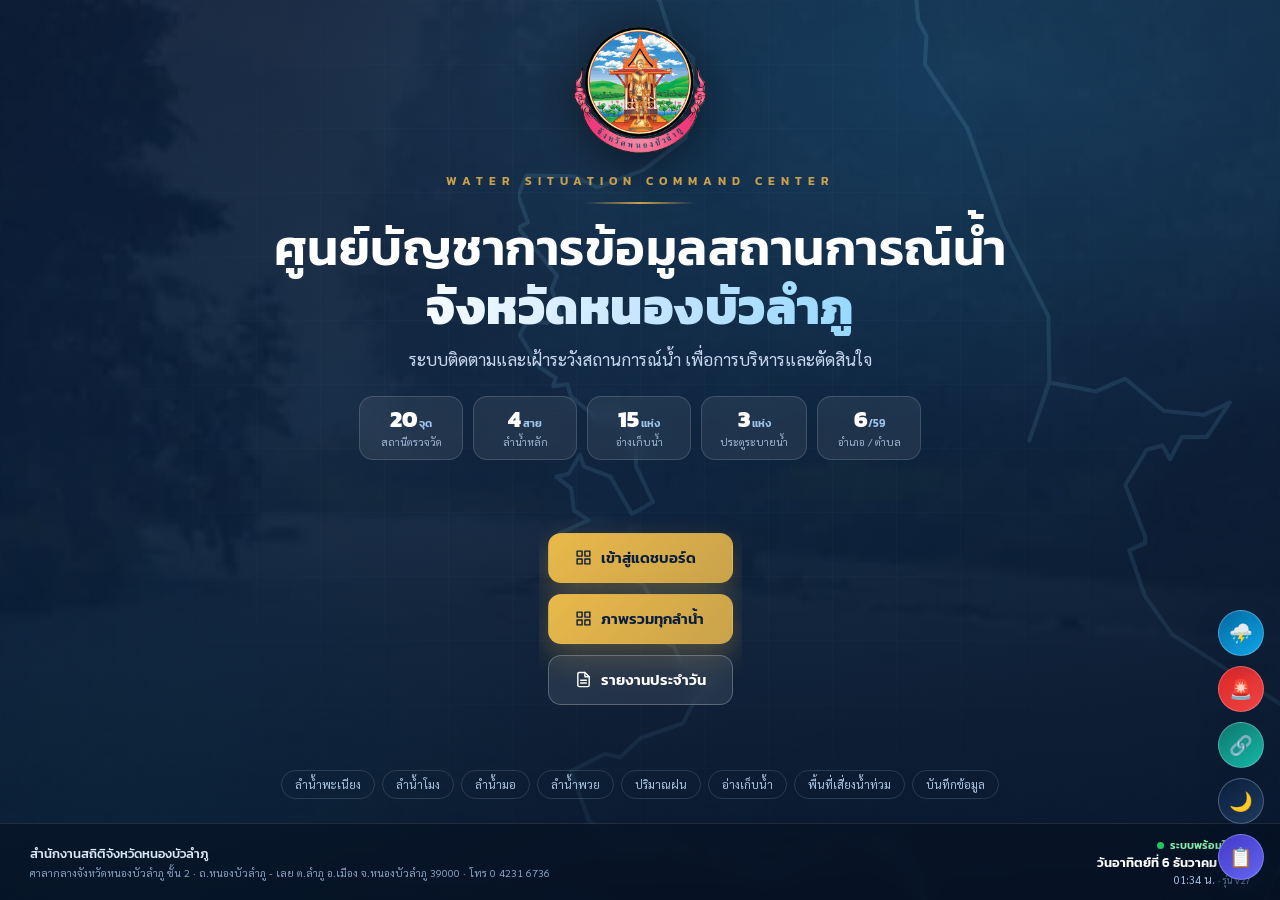
==== index.html @ 90931701 "Add files via upload" ====
<!DOCTYPE html><html lang="th"><head>
<meta charset="UTF-8"><meta name="viewport" content="width=device-width,initial-scale=1">
<title>ศูนย์บัญชาการข้อมูลสถานการณ์น้ำ จังหวัดหนองบัวลำภู</title>
<link rel="icon" type="image/png" sizes="32x32" href="favicon-32.png">
<link rel="icon" type="image/png" sizes="64x64" href="favicon-64.png">
<link rel="icon" type="image/x-icon" href="favicon.ico">
<link rel="apple-touch-icon" sizes="180x180" href="apple-touch-icon.png">
<meta name="theme-color" content="#0a1e3c">

<link rel="stylesheet" href="ds.css?v=50">
<link rel="stylesheet" href="mobile.css?v=1">
<link href="https://fonts.googleapis.com/css2?family=Kanit:wght@200;300;400;500;600;700;800&family=Sarabun:wght@400;500;600;700&display=swap" rel="stylesheet">
<style>
html,body{height:100%;overflow:hidden}
body{font-family:'Sarabun',system-ui,sans-serif;background:#06152c;color:#fff}
.cover{position:relative;height:100vh;width:100%;overflow:hidden;display:flex;flex-direction:column}
/* ── ชั้นพื้นหลัง ── */
.bg{position:absolute;inset:0;z-index:0;background-size:cover;background-position:center;opacity:0;transition:opacity 1.1s;
     filter:saturate(.85) contrast(1.05)}
.bg.on{opacity:.62}
/* ชั้นสีคลุมภาพเคลื่อนไหว — ให้ภาพจมอยู่ข้างหลัง เกิดมิติ */
.tint{position:absolute;inset:0;z-index:1;pointer-events:none;background:
  radial-gradient(1100px 620px at 76% 8%,rgba(56,189,248,.20),transparent 62%),
  radial-gradient(900px 560px at 10% 96%,rgba(14,116,144,.28),transparent 64%),
  linear-gradient(168deg,rgba(10,30,60,.80) 0%,rgba(13,42,82,.62) 42%,rgba(6,21,44,.86) 100%)}
.bgfall{position:absolute;inset:0;z-index:0;background:
   radial-gradient(1200px 700px at 78% -10%,rgba(56,189,248,.28),transparent 60%),
   radial-gradient(900px 600px at 12% 110%,rgba(14,116,144,.35),transparent 62%),
   linear-gradient(160deg,#0a1e3c 0%,#0d2a52 45%,#08203f 100%)}
.veil{position:absolute;inset:0;z-index:2;pointer-events:none;background:linear-gradient(180deg,rgba(6,18,38,.30),rgba(6,18,38,.44) 58%,rgba(6,18,38,.72))}
.grid{position:absolute;inset:0;z-index:1;pointer-events:none;opacity:.13;
  background-image:linear-gradient(rgba(125,211,252,.35) 1px,transparent 1px),linear-gradient(90deg,rgba(125,211,252,.35) 1px,transparent 1px);
  background-size:64px 64px;mask-image:radial-gradient(circle at 50% 45%,#000 35%,transparent 78%)}
/* แผนที่จังหวัดเป็นลายน้ำ */
.mapwm{position:absolute;right:-4%;top:50%;transform:translateY(-50%);height:118%;z-index:2;opacity:.22;pointer-events:none;filter:drop-shadow(0 0 22px rgba(56,189,248,.35))}
.mapwm path{fill:none;stroke:#7dd3fc;stroke-width:5;stroke-linejoin:round}
.mapwm .fillp{fill:rgba(56,189,248,.10);stroke:none}
/* คลื่นล่าง */

/* ── เนื้อหา ── */
.inner{position:relative;z-index:5;flex:1;min-height:0;display:flex;flex-direction:column;align-items:center;justify-content:center;text-align:center;padding:24px 28px}
.seal{width:132px;height:132px;object-fit:contain;filter:drop-shadow(0 10px 26px rgba(0,0,0,.55));animation:rise .9s cubic-bezier(.2,.7,.3,1) both}
.kick{margin-top:16px;font-family:'Kanit';font-size:12px;font-weight:600;letter-spacing:6px;color:#c9a24b;text-transform:uppercase;animation:rise .9s .08s cubic-bezier(.2,.7,.3,1) both}
.rule{width:110px;height:2px;margin:12px auto 14px;background:linear-gradient(90deg,transparent,#c9a24b,transparent);animation:rise .9s .12s cubic-bezier(.2,.7,.3,1) both}
h1{font-family:'Kanit';font-weight:600;font-size:clamp(26px,4.4vw,50px);line-height:1.18;letter-spacing:.5px;animation:rise .9s .16s cubic-bezier(.2,.7,.3,1) both}
h1 b{display:block;font-weight:800;background:linear-gradient(92deg,#fff 15%,#bfe3ff 55%,#7dd3fc 95%);-webkit-background-clip:text;background-clip:text;-webkit-text-fill-color:transparent}
.sub{margin-top:12px;font-size:clamp(13px,1.5vw,17px);color:#c9d8ee;animation:rise .9s .22s cubic-bezier(.2,.7,.3,1) both}
.sub b{font-family:'Kanit';font-weight:500;color:#fff}
.en{margin-top:5px;font-size:11px;letter-spacing:3px;color:#7f9bc0;text-transform:uppercase;animation:rise .9s .26s cubic-bezier(.2,.7,.3,1) both}
/* แถบสรุป */
.stats{display:flex;gap:10px;margin-top:26px;flex-wrap:wrap;justify-content:center;animation:rise .9s .3s cubic-bezier(.2,.7,.3,1) both}
.st{background:rgba(255,255,255,.07);border:1px solid rgba(255,255,255,.15);border-radius:14px;padding:11px 18px;min-width:104px;backdrop-filter:blur(7px)}
.st .n{font-family:'Kanit';font-weight:800;font-size:23px;line-height:1;color:#fff}
.st .n small{font-size:11px;font-weight:600;color:#9fc4e8}
.st .l{font-size:10.5px;color:#9fb6d4;margin-top:4px}
/* ปุ่ม */
.acts{display:flex;gap:11px;margin-top:28px;flex-wrap:wrap;justify-content:center;animation:rise .9s .36s cubic-bezier(.2,.7,.3,1) both}
.b{display:inline-flex;align-items:center;gap:9px;font-family:'Kanit';font-weight:600;font-size:14.5px;padding:13px 26px;border-radius:13px;text-decoration:none;transition:.18s;border:1px solid transparent}
.b svg{width:17px;height:17px}
.b.p{background:linear-gradient(135deg,#e9b949,#c9a24b);color:#0a1e3c;box-shadow:0 12px 28px rgba(201,162,75,.34)}
.b.p:hover{transform:translateY(-3px);box-shadow:0 16px 34px rgba(201,162,75,.44)}
.b.s{background:rgba(255,255,255,.09);color:#fff;border-color:rgba(255,255,255,.24);backdrop-filter:blur(7px)}
.b.s:hover{background:rgba(255,255,255,.17);transform:translateY(-3px)}
/* ทางลัด */
.quick{display:flex;gap:7px;margin-top:20px;flex-wrap:wrap;justify-content:center;animation:rise .9s .42s cubic-bezier(.2,.7,.3,1) both}
.q{font-size:11.5px;color:#a9c3e0;text-decoration:none;padding:6px 13px;border-radius:99px;border:1px solid rgba(255,255,255,.13);transition:.15s}
.q:hover{background:rgba(255,255,255,.11);color:#fff;border-color:rgba(255,255,255,.3)}
/* ท้ายปก */
.foot{position:relative;z-index:5;flex:0 0 auto;display:flex;align-items:center;justify-content:space-between;gap:14px;
  padding:13px 30px;border-top:1px solid rgba(255,255,255,.11);background:rgba(4,13,28,.5);backdrop-filter:blur(9px);flex-wrap:wrap}
.foot .org{font-family:'Kanit';font-weight:500;font-size:12.5px;color:#dbe8f8}
.foot .addr{font-size:10.5px;color:#88a2c2;margin-top:2px;line-height:1.45}
.foot .when{text-align:right;font-size:11px;color:#a9c3e0}
.foot .when b{font-family:'Kanit';font-weight:600;color:#fff;display:block;font-size:13px}
.live{display:inline-flex;align-items:center;gap:6px;font-family:'Kanit';font-weight:600;font-size:11px;color:#86efac}
.live .d{width:7px;height:7px;border-radius:50%;background:#22c55e;animation:pulse 1.9s infinite}
@keyframes pulse{0%{box-shadow:0 0 0 0 rgba(34,197,94,.6)}70%{box-shadow:0 0 0 8px transparent}100%{box-shadow:0 0 0 0 transparent}}
@keyframes rise{from{opacity:0;transform:translateY(18px)}to{opacity:1;transform:none}}
@media(max-width:720px){.seal{width:96px;height:96px}.stats{gap:7px}.st{min-width:88px;padding:9px 13px}.foot{justify-content:center;text-align:center}.foot .when{text-align:center}}
@media(max-height:620px){.seal{width:88px;height:88px}.stats{margin-top:16px}.acts{margin-top:18px}.quick{display:none}}

@media(max-width:520px){
  .seal{width:78px;height:78px}
  .kick{font-size:10px;letter-spacing:3px;margin-top:12px}
  h1{font-size:22px}
  .sub{font-size:12px}
  .en{font-size:9.5px;letter-spacing:2px}
  .st{min-width:0;flex:1 1 44%;padding:8px 10px}
  .st .n{font-size:17px}
  .st .l{font-size:9px}
  .b{font-size:13px;padding:11px 18px;flex:1 1 100%;justify-content:center}
  .quick{gap:5px}.q{font-size:10.5px;padding:5px 10px}
  .foot{padding:11px 14px;font-size:11px}
  .foot .addr{font-size:9.5px}
  
}
@media(max-height:560px) and (orientation:landscape){
  .seal{width:64px;height:64px}
  h1{font-size:20px}
  .stats{margin-top:12px}.acts{margin-top:14px}.quick{display:none}
  .rule{margin:8px auto 10px}
}
@media print{html,body{overflow:visible;height:auto}.cover{height:auto;min-height:96vh}.acts,.quick{display:none}}
@media(prefers-reduced-motion:reduce){*{animation:none!important;transition:none!important}}
</style><style>
/* สำรอง: สไตล์ tooltip ขั้นต่ำ เผื่อ ds.css ยังไม่ถูกอัปโหลด */
.tipbox{position:fixed;z-index:9999;display:none;max-width:296px;overflow:hidden;pointer-events:none;
 background:#fff;color:#0f172a;border:1px solid #e4eaf2;border-radius:12px;font-size:10.5px;
 font-family:'Sarabun',system-ui,sans-serif;box-shadow:0 12px 32px rgba(10,30,60,.22)}
.tipbox .simple{padding:7px 10px;line-height:1.5}
.tipbox .tth{font-family:'Kanit',sans-serif;font-weight:600;color:#fff;padding:6px 10px;font-size:11.5px}
.tipbox .body{display:flex;gap:9px;padding:8px 10px}
.tipbox .row{display:flex;justify-content:space-between;gap:10px;padding:2px 0;border-bottom:1px dashed #eef2f7}
.tipbox .row:last-child{border-bottom:0}
.tipbox .row span{color:#64748b;white-space:nowrap}
.tipbox .row b{font-family:'Kanit',sans-serif;font-weight:600;text-align:right}
</style>




</head>
<body>
<div class="cover">
  <div class="bgfall"></div>
  <div class="bg" id="bg"></div>
  <div class="tint"></div>
  <div class="grid"></div>
  <svg class="mapwm" viewBox="0 0 1000 1306" xmlns="http://www.w3.org/2000/svg" aria-hidden="true">
    <path class="fillp" d="M 374.4,1147.3 L 370.6,1155.6 L 359.2,1149.2 L 349.8,1156.4 L 332.0,1180.7 L 315.2,1174.6 L 292.3,1181.0 L 281.7,1161.2 L 268.8,1170.7 L 250.1,1161.3 L 246.3,1147.6 L 229.6,1154.4 L 200.5,1147.9 L 172.9,1124.5 L 161.5,1133.9 L 165.2,1146.5 L 139.1,1135.9 L 123.3,1142.2 L 117.2,1126.8 L 87.9,1110.2 L 65.2,1048.0 L 106.4,1026.8 L 125.4,1030.8 L 150.7,1007.2 L 202.7,989.2 L 217.7,960.5 L 243.0,937.3 L 202.4,917.8 L 190.8,893.4 L 177.6,888.4 L 168.8,876.4 L 174.2,857.8 L 153.8,817.3 L 55.3,787.9 L 45.8,775.5 L 51.8,755.1 L 86.8,739.3 L 68.7,727.1 L 65.4,700.3 L 47.3,686.0 L 62.2,682.2 L 76.4,659.0 L 80.8,673.1 L 113.6,685.7 L 140.0,731.8 L 166.0,717.0 L 145.3,673.3 L 143.7,636.3 L 122.3,606.9 L 98.1,614.7 L 65.2,587.2 L 60.7,572.2 L 43.4,574.5 L 46.3,564.1 L 26.1,551.2 L 2.2,511.5 L 11.1,494.7 L 36.2,496.7 L 51.9,485.7 L 41.4,455.5 L 48.0,438.6 L 0.4,379.8 L 12.3,373.1 L 0.0,339.8 L 10.6,315.5 L 68.9,316.4 L 97.2,329.9 L 154.1,308.7 L 207.2,268.5 L 203.5,243.8 L 216.1,243.6 L 223.6,213.6 L 214.2,196.7 L 215.5,171.6 L 189.1,147.0 L 174.5,101.4 L 141.4,63.0 L 172.2,45.8 L 196.4,65.8 L 208.1,61.3 L 231.2,24.6 L 252.8,18.1 L 335.1,26.2 L 376.4,18.6 L 400.3,27.0 L 418.4,16.1 L 449.0,23.9 L 434.9,7.3 L 480.1,0.0 L 492.3,124.6 L 502.3,144.0 L 500.4,178.7 L 552.8,257.7 L 596.8,380.1 L 652.2,488.4 L 653.6,568.1 L 628.8,641.4 L 653.4,570.0 L 710.4,580.9 L 746.5,565.1 L 794.4,605.0 L 843.8,609.6 L 875.4,594.7 L 847.0,636.9 L 816.2,637.2 L 802.0,664.3 L 792.7,647.5 L 773.0,652.6 L 746.9,696.0 L 771.2,759.3 L 771.3,767.6 L 751.7,776.5 L 770.8,832.4 L 804.7,880.0 L 940.6,967.2 L 985.5,985.8 L 1000.0,1022.8 L 920.7,1201.8 L 901.2,1305.8 L 888.9,1304.4 L 796.1,1286.6 L 736.7,1259.3 L 711.4,1254.0 L 700.2,1260.9 L 674.9,1248.8 L 663.2,1276.2 L 627.3,1271.5 L 606.0,1244.7 L 585.7,1249.5 L 566.2,1239.6 L 565.5,1249.3 L 542.0,1240.8 L 526.7,1220.9 L 520.8,1239.8 L 509.0,1230.1 L 511.0,1211.1 L 487.4,1197.6 L 499.5,1194.6 L 497.5,1185.1 L 477.0,1185.3 L 489.3,1167.5 L 469.8,1166.7 L 456.7,1153.0 L 464.2,1143.4 L 440.4,1142.1 L 448.3,1133.8 L 388.6,1128.2 L 381.0,1151.2 L 374.4,1147.3 Z"/><path d="M 374.4,1147.3 L 370.6,1155.6 L 359.2,1149.2 L 349.8,1156.4 L 332.0,1180.7 L 315.2,1174.6 L 292.3,1181.0 L 281.7,1161.2 L 268.8,1170.7 L 250.1,1161.3 L 246.3,1147.6 L 229.6,1154.4 L 200.5,1147.9 L 172.9,1124.5 L 161.5,1133.9 L 165.2,1146.5 L 139.1,1135.9 L 123.3,1142.2 L 117.2,1126.8 L 87.9,1110.2 L 65.2,1048.0 L 106.4,1026.8 L 125.4,1030.8 L 150.7,1007.2 L 202.7,989.2 L 217.7,960.5 L 243.0,937.3 L 202.4,917.8 L 190.8,893.4 L 177.6,888.4 L 168.8,876.4 L 174.2,857.8 L 153.8,817.3 L 55.3,787.9 L 45.8,775.5 L 51.8,755.1 L 86.8,739.3 L 68.7,727.1 L 65.4,700.3 L 47.3,686.0 L 62.2,682.2 L 76.4,659.0 L 80.8,673.1 L 113.6,685.7 L 140.0,731.8 L 166.0,717.0 L 145.3,673.3 L 143.7,636.3 L 122.3,606.9 L 98.1,614.7 L 65.2,587.2 L 60.7,572.2 L 43.4,574.5 L 46.3,564.1 L 26.1,551.2 L 2.2,511.5 L 11.1,494.7 L 36.2,496.7 L 51.9,485.7 L 41.4,455.5 L 48.0,438.6 L 0.4,379.8 L 12.3,373.1 L 0.0,339.8 L 10.6,315.5 L 68.9,316.4 L 97.2,329.9 L 154.1,308.7 L 207.2,268.5 L 203.5,243.8 L 216.1,243.6 L 223.6,213.6 L 214.2,196.7 L 215.5,171.6 L 189.1,147.0 L 174.5,101.4 L 141.4,63.0 L 172.2,45.8 L 196.4,65.8 L 208.1,61.3 L 231.2,24.6 L 252.8,18.1 L 335.1,26.2 L 376.4,18.6 L 400.3,27.0 L 418.4,16.1 L 449.0,23.9 L 434.9,7.3 L 480.1,0.0 L 492.3,124.6 L 502.3,144.0 L 500.4,178.7 L 552.8,257.7 L 596.8,380.1 L 652.2,488.4 L 653.6,568.1 L 628.8,641.4 L 653.4,570.0 L 710.4,580.9 L 746.5,565.1 L 794.4,605.0 L 843.8,609.6 L 875.4,594.7 L 847.0,636.9 L 816.2,637.2 L 802.0,664.3 L 792.7,647.5 L 773.0,652.6 L 746.9,696.0 L 771.2,759.3 L 771.3,767.6 L 751.7,776.5 L 770.8,832.4 L 804.7,880.0 L 940.6,967.2 L 985.5,985.8 L 1000.0,1022.8 L 920.7,1201.8 L 901.2,1305.8 L 888.9,1304.4 L 796.1,1286.6 L 736.7,1259.3 L 711.4,1254.0 L 700.2,1260.9 L 674.9,1248.8 L 663.2,1276.2 L 627.3,1271.5 L 606.0,1244.7 L 585.7,1249.5 L 566.2,1239.6 L 565.5,1249.3 L 542.0,1240.8 L 526.7,1220.9 L 520.8,1239.8 L 509.0,1230.1 L 511.0,1211.1 L 487.4,1197.6 L 499.5,1194.6 L 497.5,1185.1 L 477.0,1185.3 L 489.3,1167.5 L 469.8,1166.7 L 456.7,1153.0 L 464.2,1143.4 L 440.4,1142.1 L 448.3,1133.8 L 388.6,1128.2 L 381.0,1151.2 L 374.4,1147.3 Z"/>
  </svg>
  <div class="veil"></div>

  <div class="inner">
    <img class="seal" src="logo-nbp-lg.png" alt="ตราสัญลักษณ์จังหวัดหนองบัวลำภู">
    <div class="kick">Water Situation Command Center</div>
    <div class="rule"></div>
    <h1>ศูนย์บัญชาการข้อมูลสถานการณ์น้ำ<b>จังหวัดหนองบัวลำภู</b></h1>
    <div class="sub">ระบบติดตามและเฝ้าระวังสถานการณ์น้ำ เพื่อการบริหารและตัดสินใจ</div>

    <div class="stats">
      <div class="st" data-tip="จุดตรวจวัดระดับน้ำที่เจ้าหน้าที่บันทึกข้อมูลทุกวัน"><div class="n">20<small> จุด</small></div><div class="l">สถานีตรวจวัด</div></div>
      <div class="st" data-tip="ลำน้ำสายหลักที่ติดตาม: พะเนียง · โมง · มอ · พวย"><div class="n">4<small> สาย</small></div><div class="l">ลำน้ำหลัก</div></div>
      <div class="st" data-tip="อ่างเก็บน้ำขนาดกลางและเล็ก ความจุรวม 31.56 ล้าน ลบ.ม."><div class="n">15<small> แห่ง</small></div><div class="l">อ่างเก็บน้ำ</div></div>
      <div class="st" data-tip="ประตูระบายน้ำของกรมชลประทานในลำน้ำพะเนียง"><div class="n">3<small> แห่ง</small></div><div class="l">ประตูระบายน้ำ</div></div>
      <div class="st" data-tip="ครอบคลุมทุกอำเภอและทุกตำบลของจังหวัด"><div class="n">6<small>/59</small></div><div class="l">อำเภอ / ตำบล</div></div>
    </div>

    <div class="acts">
      <a class="b p" href="dashboard.html"><svg viewBox="0 0 24 24" fill="none" stroke="currentColor" stroke-width="2" stroke-linecap="round" stroke-linejoin="round"><path d="M3 3h7v7H3zM14 3h7v7h-7zM14 14h7v7h-7zM3 14h7v7H3z"/></svg>เข้าสู่แดชบอร์ด</a><a class="b p" href="rivers.html"><svg viewBox="0 0 24 24" fill="none" stroke="currentColor" stroke-width="2" stroke-linecap="round" stroke-linejoin="round"><path d="M3 3h7v7H3zM14 3h7v7h-7zM14 14h7v7h-7zM3 14h7v7H3z"/></svg>ภาพรวมทุกลำน้ำ</a>
      <a class="b s" href="daily_briefing.html"><svg viewBox="0 0 24 24" fill="none" stroke="currentColor" stroke-width="2" stroke-linecap="round" stroke-linejoin="round"><path d="M14 2H6a2 2 0 0 0-2 2v16a2 2 0 0 0 2 2h12a2 2 0 0 0 2-2V8z"/><path d="M14 2v6h6M8 13h8M8 17h8"/></svg>รายงานประจำวัน</a>
    </div>

    <div class="quick">
      <a class="q" href="paneang.html">ลำน้ำพะเนียง</a><a class="q" href="mong.html">ลำน้ำโมง</a>
      <a class="q" href="mo.html">ลำน้ำมอ</a><a class="q" href="phuay.html">ลำน้ำพวย</a>
      <a class="q" href="rainfall.html">ปริมาณฝน</a><a class="q" href="reservoir.html">อ่างเก็บน้ำ</a><a class="q" href="flood_risk.html">พื้นที่เสี่ยงน้ำท่วม</a>
      <a class="q" href="input.html">บันทึกข้อมูล</a>
    </div>
  </div>

  <div class="foot">
    <div>
      <div class="org">สำนักงานสถิติจังหวัดหนองบัวลำภู</div>
      <div class="addr">ศาลากลางจังหวัดหนองบัวลำภู ชั้น 2 · ถ.หนองบัวลำภู - เลย ต.ลำภู อ.เมือง จ.หนองบัวลำภู 39000 · โทร 0 4231 6736</div>
    </div>
    <div class="when"><span class="live"><span class="d"></span>ระบบพร้อมใช้งาน</span><b id="dt">—</b><span id="tm">—</span> <span class="ver-stamp" style="opacity:.6;font-size:9.5px">· รุ่น v27</span></div>
  </div>
</div>
<script src="ds.js?v=27" defer></script>
<script>
/* ถ้าไม่มีไฟล์พื้นหลัง ระบบจะใช้พื้นหลังไล่เฉด + ลายขอบเขตจังหวัดแทนอัตโนมัติ */
(function(){
  /* พื้นหลังหน้าปก — วางไฟล์ชื่อใดชื่อหนึ่งไว้โฟลเดอร์เดียวกัน ระบบจะเลือกให้เอง
     รองรับภาพเคลื่อนไหว (.gif / .webp) และภาพนิ่ง (.jpg / .png) */
  var CANDIDATES=['cover-bg.webp','cover-bg.gif','cover-bg.jpg','cover-bg.png','flood.gif'];
  (function tryNext(i){
    if(i>=CANDIDATES.length) return;                 /* ไม่มีไฟล์เลย → ใช้พื้นหลังสำรอง */
    var img=new Image();
    img.onload=function(){
      var b=document.getElementById('bg');
      b.style.backgroundImage='url('+CANDIDATES[i]+')';
      b.classList.add('on');
    };
    img.onerror=function(){ tryNext(i+1); };
    img.src=CANDIDATES[i];
  })(0);
  var MON=['มกราคม','กุมภาพันธ์','มีนาคม','เมษายน','พฤษภาคม','มิถุนายน','กรกฎาคม','สิงหาคม','กันยายน','ตุลาคม','พฤศจิกายน','ธันวาคม'];
  var DOW=['อาทิตย์','จันทร์','อังคาร','พุธ','พฤหัสบดี','ศุกร์','เสาร์'];
  function tick(){var d=new Date();
    document.getElementById('dt').textContent='วัน'+DOW[d.getDay()]+'ที่ '+d.getDate()+' '+MON[d.getMonth()]+' '+(d.getFullYear()+543);
    document.getElementById('tm').textContent=d.toLocaleTimeString('th-TH',{hour:'2-digit',minute:'2-digit'})+' น.';}
  tick();setInterval(tick,30000);
  /* นับตัวเลขบนการ์ดขึ้นจาก 0 */
  document.querySelectorAll('.st .n').forEach(function(el){
    var m=el.textContent.match(/^\s*([\d.]+)/); if(!m) return;
    var to=parseFloat(m[1]), rest=el.innerHTML.replace(/^\s*[\d.]+/,''), s=null;
    requestAnimationFrame(function step(t){ s=s||t;
      var p=Math.min((t-s)/1000,1), v=to*(1-Math.pow(1-p,3));
      el.innerHTML=(to%1?v.toFixed(1):Math.round(v))+rest;
      if(p<1) requestAnimationFrame(step);
    });
  });
})();
</script>
<div class="tipbox" id="tipbox"></div>
<script>
/* สำรอง: ถ้า ds.js โหลดไม่ได้ (ยังไม่ได้อัปไฟล์) ให้ติดตั้งระบบ tooltip ในหน้าเอง */
window.addEventListener('load',function(){
  if(window.__dsTip) return;
  window.__dsTip=true; window.TIPS=window.TIPS||{};
  var tip=document.getElementById('tipbox');
  if(!tip){tip=document.createElement('div');tip.className='tipbox';tip.id='tipbox';document.body.appendChild(tip);}
  function place(e){var r=tip.getBoundingClientRect(),x=e.clientX+15,y=e.clientY+15;
    if(x+r.width>window.innerWidth-8)x=Math.max(8,e.clientX-r.width-15);
    if(y+r.height>window.innerHeight-8)y=Math.max(8,e.clientY-r.height-15);
    tip.style.left=x+'px';tip.style.top=y+'px';}
  document.addEventListener('mouseover',function(e){
    var t=e.target.closest&&e.target.closest('[data-tip],[data-tipid]'); if(!t)return;
    var html=t.dataset.tipid?window.TIPS[t.dataset.tipid]:'<div class="simple">'+t.dataset.tip+'</div>';
    if(!html)return; tip.innerHTML=html; tip.style.display='block'; place(e);});
  document.addEventListener('mousemove',function(e){if(tip.style.display==='block')place(e);});
  document.addEventListener('mouseout',function(e){
    if(e.target.closest&&e.target.closest('[data-tip],[data-tipid]'))tip.style.display='none';});
});
</script>
<script>
/* ═══ ตัวบังคับให้ได้เวอร์ชันล่าสุดเสมอ ═══
   ถ้าเบราว์เซอร์ยังใช้ Service Worker ตัวเก่าค้างอยู่ จะสั่งอัปเดตและรีโหลดให้อัตโนมัติ 1 ครั้ง */
(function(){
  if(!('serviceWorker' in navigator)) return;
  try{
    navigator.serviceWorker.getRegistrations().then(function(rs){
      rs.forEach(function(r){ try{ r.update(); }catch(e){} });
    });
    var done=false;
    navigator.serviceWorker.addEventListener('controllerchange',function(){
      if(done) return; done=true;
      if(!sessionStorage.getItem('wnb_reload_v27')){
        sessionStorage.setItem('wnb_reload_v27','1');
        location.reload();
      }
    });
  }catch(e){}
})();
</script>

<style id="SOS-CSS">
/* ══════ ปุ่มลอย: แจ้งเหตุ · แชร์ · สลับโหมด ══════ */
#fabWrap button:hover{transform:translateY(-3px);box-shadow:0 10px 26px rgba(10,30,60,.45)}
#fabWrap button:active{transform:scale(.93)}
#sosBtn{background:linear-gradient(145deg,#dc2626,#ef4444);color:#fff;
 animation:sosPulse 2.6s ease-in-out infinite}
@keyframes sosPulse{0%,100%{box-shadow:0 6px 20px rgba(220,38,38,.4)}
 50%{box-shadow:0 6px 26px rgba(220,38,38,.7),0 0 0 6px rgba(239,68,68,.16)}}
#shareBtn{background:linear-gradient(145deg,#0f766e,#14b8a6);color:#fff}
#themeBtn{background:linear-gradient(145deg,#0a1e3c,#1e3a5f);color:#fff}
html[data-theme="dark"] #themeBtn{background:linear-gradient(145deg,#e3c375,#c9a24b);color:#0b1220}
@media (max-width:640px){
  #fabWrap{right:12px;bottom:12px;gap:8px}
  #fabWrap button{width:44px;height:44px;font-size:18px}
}
@media print{#fabWrap{display:none !important}}

/* ══════ แผ่นข้อมูลติดต่อ ══════ */
#sosSheet{position:fixed;inset:0;z-index:9999;background:rgba(8,20,38,.55);
 backdrop-filter:blur(4px);-webkit-backdrop-filter:blur(4px);
 display:none;align-items:flex-end;justify-content:center;padding:0}
#sosSheet.on{display:flex;animation:sosFade .2s ease}
@keyframes sosFade{from{opacity:0}to{opacity:1}}
#sosCard{width:100%;max-width:520px;background:#fff;border-radius:22px 22px 0 0;
 max-height:88vh;overflow-y:auto;box-shadow:0 -10px 40px rgba(10,30,60,.3);
 animation:sosUp .32s cubic-bezier(.2,.8,.25,1);padding-bottom:env(safe-area-inset-bottom)}
@keyframes sosUp{from{transform:translateY(100%)}to{transform:none}}
@media (min-width:640px){
  #sosSheet{align-items:center}
  #sosCard{border-radius:22px;max-height:84vh}
}
#sosCard .sh{background:linear-gradient(135deg,#b91c1c,#dc2626);color:#fff;padding:16px 18px;
 position:sticky;top:0;z-index:2}
#sosCard .sh b{display:block;font-family:'Kanit',sans-serif;font-weight:700;font-size:17px;line-height:1.3}
#sosCard .sh span{display:block;font-size:11.5px;opacity:.9;margin-top:3px}
#sosCard .sh .x{position:absolute;right:12px;top:12px;width:34px;height:34px;border-radius:50%;
 background:rgba(255,255,255,.2);border:0;color:#fff;font-size:17px;cursor:pointer}
#sosCard .sb{padding:16px 18px 20px}
.sosline{display:flex;align-items:center;gap:13px;padding:13px 14px;border-radius:14px;
 border:1px solid #e6edf5;background:#fff;margin-bottom:10px;text-decoration:none;color:inherit;
 transition:transform .16s,box-shadow .16s}
.sosline:active{transform:scale(.985)}
.sosline:hover{box-shadow:0 6px 18px rgba(15,40,80,.12)}
.sosline .ic{flex:0 0 42px;height:42px;border-radius:13px;display:flex;align-items:center;
 justify-content:center;font-size:19px}
.sosline .tx{flex:1;min-width:0}
.sosline .tx em{display:block;font-style:normal;font-size:10.5px;color:#7c8ba1;line-height:1.3}
.sosline .tx b{display:block;font-family:'Kanit',sans-serif;font-weight:700;font-size:15px;
 line-height:1.35;color:#0f172a;margin-top:2px}
.sosline .tx small{display:block;font-size:11px;color:#8798ad;line-height:1.5;margin-top:3px;font-weight:400}
.sosline .go{flex:0 0 auto;color:#94a3b8;font-size:15px}
.sosline.hot{border-color:#fca5a5;background:linear-gradient(150deg,#fef2f2,#fff)}
.sosline.hot .ic{background:#fee2e2}
.sosline.hot .tx b{color:#b91c1c;font-size:19px;letter-spacing:.5px}
.sosline.tel .ic{background:#e0f2fe}
.sosline.map .ic{background:#dcfce7}
.sosline.web .ic{background:#ede9fe}
.soshead{font-family:'Kanit',sans-serif;font-weight:700;font-size:11px;color:#8798ad;
 letter-spacing:.6px;margin:16px 0 8px}
.sosnote{font-size:11px;color:#8798ad;line-height:1.6;background:#f8fafc;border:1px solid #eef2f7;
 border-radius:12px;padding:11px 13px;margin-top:6px}
.sosshare{display:grid;grid-template-columns:1fr 1fr;gap:9px;margin-top:10px}
.sosshare button{height:46px;border-radius:13px;border:1px solid #e6edf5;background:#fff;cursor:pointer;
 font-family:'Kanit',sans-serif;font-weight:600;font-size:13px;color:#0f172a;
 display:flex;align-items:center;justify-content:center;gap:7px}
.sosshare button:active{transform:scale(.97)}
.sosshare .line{background:#06c755;border-color:#06c755;color:#fff}
/* โหมดมืด */
html[data-theme="dark"] #sosCard{background:#161f31;color:#dbe4f0}
html[data-theme="dark"] .sosline{background:#1a2437;border-color:#2b3a52}
html[data-theme="dark"] .sosline .tx b{color:#e8eef7}
html[data-theme="dark"] .sosline.hot{background:linear-gradient(150deg,#2e1717,#1a2437);border-color:#7f2323}
html[data-theme="dark"] .sosline.hot .tx b{color:#fca5a5}
html[data-theme="dark"] .sosnote{background:#131c2c;border-color:#243247;color:#8fa0b6}
html[data-theme="dark"] .sosshare button{background:#1a2437;border-color:#2b3a52;color:#dbe4f0}
html[data-theme="dark"] .sosshare .line{background:#06c755;color:#fff}
</style>
<script id="SOS-JS">
/* ══════ ปุ่มลอย + แผ่นแจ้งเหตุ/ติดต่อ ══════ */
(function(){
  var ORG = {
    name:'สำนักงานป้องกันและบรรเทาสาธารณภัยจังหวัดหนองบัวลำภู',
    addr:'ชั้น 3 ศาลากลางจังหวัดหนองบัวลำภู ถนนหนองบัวลำภู-เลย ต.ลำภู อ.เมือง จ.หนองบัวลำภู 39000',
    tel:'042-316710', telFull:'042-316710 ถึง 5',
    hotline:'1784',
    web:'https://nbp.disaster.go.th/'
  };
  var TK='wnb_theme';
  function themeGet(){ try{return localStorage.getItem(TK);}catch(e){return null;} }
  function sysDark(){ try{return matchMedia('(prefers-color-scheme:dark)').matches;}catch(e){return false;} }
  function themeApply(t){
    document.documentElement.setAttribute('data-theme',t);
    var b=document.getElementById('themeBtn');
    if(b){ b.textContent = t==='dark'?'☀️':'🌙';
           b.title = t==='dark'?'สลับเป็นโหมดสว่าง':'สลับเป็นโหมดมืด';
           b.setAttribute('aria-label',b.title); }
  }
  themeApply(themeGet() || 'light');   /* เปิดมาเป็นโหมดสว่างเสมอ ผู้ใช้เลือกมืดเองได้ */

  function sheetHTML(){
    var mapQ = encodeURIComponent('ศาลากลางจังหวัดหนองบัวลำภู');
    return '<div id="sosCard" onclick="event.stopPropagation()">'
     + '<div class="sh"><b>🚨 แจ้งเหตุ · ติดต่อหน่วยงาน</b>'
     + '<span>'+ORG.name+'</span>'
     + '<button class="x" onclick="wnbSOS(false)" aria-label="ปิด">✕</button></div>'
     + '<div class="sb">'
     + '<div class="soshead">แจ้งเหตุด่วน</div>'
     + '<a class="sosline hot" href="tel:'+ORG.hotline+'"><span class="ic">📞</span>'
     + '<span class="tx"><em>สายด่วนแจ้งเหตุสาธารณภัย</em><b>'+ORG.hotline+'</b>'
     + '<small>รับแจ้งตลอด 24 ชั่วโมง · กดเพื่อโทรทันที</small></span><span class="go">›</span></a>'
     + '<div class="soshead">ติดต่อสำนักงาน</div>'
     + '<a class="sosline tel" href="tel:'+ORG.tel.replace(/-/g,'')+'"><span class="ic">☎️</span>'
     + '<span class="tx"><em>โทรศัพท์สำนักงาน</em><b>'+ORG.telFull+'</b>'
     + '<small>เวลาราชการ จันทร์–ศุกร์ 08:30–16:30 น.</small></span><span class="go">›</span></a>'
     + '<a class="sosline map" href="https://www.google.com/maps/search/?api=1&query='+mapQ+'" target="_blank" rel="noopener">'
     + '<span class="ic">📍</span><span class="tx"><em>ที่ตั้งสำนักงาน</em><b>ศาลากลางจังหวัด ชั้น 3</b>'
     + '<small>'+ORG.addr+'</small></span><span class="go">›</span></a>'
     + '<a class="sosline web" href="'+ORG.web+'" target="_blank" rel="noopener"><span class="ic">🌐</span>'
     + '<span class="tx"><em>เว็บไซต์ทางการ</em><b>ปภ.จังหวัดหนองบัวลำภู</b>'
     + '<small>nbp.disaster.go.th</small></span><span class="go">›</span></a>'
     + '<div class="soshead">แชร์หน้านี้</div>'
     + '<div class="sosshare">'
     + '<button class="line" onclick="wnbShare(\'line\')">💬 ส่งทาง LINE</button>'
     + '<button onclick="wnbShare(\'copy\')">🔗 คัดลอกลิงก์</button></div>'
     + '<div class="sosnote">ℹ️ ข้อมูลระดับน้ำในระบบนี้รายงานโดยเจ้าหน้าที่ประจำจุดตรวจวัด '
     + 'หากพบสถานการณ์ผิดปกติในพื้นที่ กรุณาแจ้งสายด่วน <b>'+ORG.hotline+'</b> ทันที '
     + 'ไม่ต้องรอให้ระบบขึ้นสถานะวิกฤติ</div>'
     + '</div></div>';
  }

  window.wnbSOS=function(open){
    var el=document.getElementById('sosSheet');
    if(!el) return;
    if(open){ el.innerHTML=sheetHTML(); el.classList.add('on'); document.body.style.overflow='hidden'; }
    else { el.classList.remove('on'); el.innerHTML=''; document.body.style.overflow=''; }
  };
  window.wnbShare=function(how){
    var url=location.href, txt='ระบบติดตามสถานการณ์น้ำ จ.หนองบัวลำภู';
    if(how==='line'){
      window.open('https://social-plugins.line.me/lineit/share?url='+encodeURIComponent(url)
        +'&text='+encodeURIComponent(txt),'_blank','noopener');
    } else {
      var done=function(){ var b=event&&event.target; if(b){ var o=b.innerHTML; b.innerHTML='✅ คัดลอกแล้ว';
        setTimeout(function(){ b.innerHTML=o; },1600); } };
      if(navigator.clipboard&&navigator.clipboard.writeText){ navigator.clipboard.writeText(url).then(done,done); }
      else { var t=document.createElement('textarea'); t.value=url; document.body.appendChild(t);
             t.select(); try{document.execCommand('copy');}catch(e){} document.body.removeChild(t); done(); }
    }
  };

  function boot(){
    if(document.getElementById('fabWrap')) return;
    var wrap=document.createElement('div'); wrap.id='fabWrap';
    wrap.innerHTML='<button id="sosBtn" type="button" title="แจ้งเหตุ · ติดต่อหน่วยงาน" aria-label="แจ้งเหตุ">🚨</button>'
      +'<button id="shareBtn" type="button" title="แชร์หน้านี้" aria-label="แชร์">🔗</button>'
      +'<button id="themeBtn" type="button">🌙</button>';
    document.body.appendChild(wrap);
    var sheet=document.createElement('div'); sheet.id='sosSheet';
    sheet.onclick=function(e){ if(e.target===sheet) wnbSOS(false); };
    document.body.appendChild(sheet);
    document.getElementById('sosBtn').onclick=function(){ wnbSOS(true); };
    document.getElementById('shareBtn').onclick=function(){ wnbShare('copy'); };
    document.getElementById('themeBtn').onclick=function(){
      var t=(document.documentElement.getAttribute('data-theme')==='dark')?'light':'dark';
      try{ localStorage.setItem(TK,t); }catch(e){}
      themeApply(t);
      try{ if(window.map) setTimeout(function(){ map.invalidateSize(); },260); }catch(e){}
    };
    themeApply(document.documentElement.getAttribute('data-theme')||'light');
    document.addEventListener('keydown',function(e){ if(e.key==='Escape') wnbSOS(false); });
  }
  if(document.readyState==='loading') document.addEventListener('DOMContentLoaded',boot); else boot();
})();
</script>

<script src="weather_alert.js?v=3" defer></script>
<script src="alert_log.js?v=1" defer></script>
</body></html>
---- ds.css ----
/* ══════════════════════════════════════════════════════════════════════
   แก้ปัญหา "น้ำ" แสดงเป็น "นำ" บน iPad / แท็บเล็ต
   สาเหตุ: line-height:1.1 ที่แคบเกิน + overflow:hidden (หรือ background-clip:text)
           ทำให้ไม้โท/สระบนของภาษาไทยล้นออกนอกกล่องบรรทัดแล้วถูกตัดทิ้ง
   แก้ 4 จุด: .brand .ttl · .menu .lbl · .gtk · .ldn
   ══════════════════════════════════════════════════════════════════════ */
/* ===================================================================
 *  ds.css — Design System กลาง · ศูนย์บัญชาการข้อมูลน้ำ จ.หนองบัวลำภู
 *  สำนักงานสถิติจังหวัดหนองบัวลำภู
 *  ใช้ร่วมกันทุกหน้า — แก้ที่นี่ที่เดียว เปลี่ยนทั้งระบบ
 *  โหลดก่อน <style> ของแต่ละหน้าเสมอ (หน้าใดต้องการค่าต่างจะทับได้)
 * =================================================================== */
:root{--navy:#0a1e3c;--ink:#0f172a;--muted:#64748b;--bg:#eef2f7;--card:#fff;--line:#e4eaf2;--gold:#c9a24b;
--ok:#16a34a;--warn:#f59e0b;--crit:#dc2626;--info:#0ea5e9;--cyan:#0891b2;--r:13px;--sh:0 5px 16px rgba(15,40,80,.07);
--disp:'Kanit',sans-serif;--font:'Sarabun',system-ui,sans-serif}
*{box-sizing:border-box;margin:0;padding:0}
html,body{height:100%;overflow:hidden}
body{font-family:var(--font);background:var(--bg);color:var(--ink);-webkit-font-smoothing:antialiased}
.app{display:grid;grid-template-columns:250px 1fr;height:100vh;transition:grid-template-columns .25s}
.app.collapsed{grid-template-columns:76px 1fr}
.side{background:linear-gradient(185deg,#0a1e3c,#0b2547 55%,#0a1e3c);color:#fff;display:flex;flex-direction:column;overflow:hidden;position:relative}
.side::before{content:"";position:absolute;top:0;left:0;right:0;height:3px;background:linear-gradient(90deg,var(--gold),transparent)}
.brand{display:flex;align-items:center;gap:12px;padding:16px 15px 14px;border-bottom:1px solid rgba(255,255,255,.08)}
.brand img{width:44px;height:44px;flex:0 0 44px;object-fit:contain;filter:drop-shadow(0 2px 5px rgba(0,0,0,.4))}
.brand .bt{overflow:hidden}
.brand .kick{font-family:var(--disp);font-size:8.5px;font-weight:600;letter-spacing:2px;color:var(--gold);white-space:nowrap}
.brand .ttl{font-family:var(--disp);font-weight:700;font-size:15px;line-height:1.55;white-space:nowrap;color:#fff}
.brand .en{font-size:8.5px;opacity:.55;letter-spacing:1.5px;white-space:nowrap;margin-top:2px}
.menu{flex:1;overflow-y:auto;padding:7px 9px}
.menu::-webkit-scrollbar{width:0}
.menu a{display:flex;align-items:center;gap:12px;padding:9px 11px;border-radius:10px;color:#c3cfe0;text-decoration:none;margin-bottom:2px;transition:.15s;position:relative}
.menu a:hover{background:rgba(255,255,255,.07);color:#fff}
.menu a.active{background:linear-gradient(100deg,rgba(56,189,248,.22),rgba(56,189,248,.05));color:#fff}
.menu a.active::before{content:"";position:absolute;left:-9px;top:50%;transform:translateY(-50%);width:4px;height:20px;border-radius:0 4px 4px 0;background:var(--gold)}
.menu .ic{width:20px;height:20px;flex:0 0 20px}
.menu .lbl{white-space:nowrap;overflow:hidden;line-height:1.6;padding:1px 0}
.menu .lbl b{font-family:var(--disp);font-weight:500;font-size:13px;display:block}
.menu .lbl i{font-style:normal;font-size:9px;opacity:.5}
.side-foot{padding:10px 14px;border-top:1px solid rgba(255,255,255,.08);font-size:9.5px;color:#8fa2bd;line-height:1.45}
.side-foot b{font-family:var(--disp);color:#dbe6f5;font-weight:500;font-size:11px;display:block;margin-bottom:2px}
.side-foot .cp{margin-top:4px;opacity:.75}
.app.collapsed .brand .bt,.app.collapsed .menu .lbl,.app.collapsed .side-foot{opacity:0;width:0;height:0;pointer-events:none}
.main-col{min-width:0;display:flex;flex-direction:column;height:100vh;overflow:hidden}
.topbar{height:54px;flex:0 0 54px;display:flex;align-items:center;gap:13px;padding:0 18px;background:var(--card);border-bottom:1px solid var(--line)}
.burger{width:36px;height:36px;border:1px solid var(--line);background:#fff;border-radius:10px;display:flex;align-items:center;justify-content:center;cursor:pointer;color:var(--navy)}
.burger svg{width:19px;height:19px}
.topbar .tt{font-family:var(--disp);font-weight:600;font-size:15.5px;color:var(--navy)}
.topbar .tt i{font-style:normal;font-size:11px;color:var(--muted);font-weight:400;margin-left:8px}
.topbar .tr{margin-left:auto;display:flex;gap:8px;align-items:center}
.chip{display:inline-flex;align-items:center;gap:6px;background:var(--bg);border:1px solid var(--line);border-radius:9px;padding:6px 11px;font-size:11.5px;color:var(--muted);cursor:help}
.chip.live{background:#f0fdf4;border-color:#c7ecd0;color:#15803d}
.chip.demo{background:#fffbeb;border-color:#fbe6b0;color:#b45309}
.btn{display:inline-flex;align-items:center;gap:6px;font-family:var(--disp);font-weight:600;font-size:12px;background:var(--navy);color:#fff;border:0;padding:7px 13px;border-radius:9px;cursor:pointer}
.btn svg{width:14px;height:14px}
.content{flex:1;min-height:0;padding:11px 15px 12px;display:grid;grid-template-rows:auto minmax(0,1fr) 196px;gap:10px;overflow:hidden}
.kpis{display:grid;grid-template-columns:repeat(5,1fr);gap:10px}
.k{border-radius:13px;padding:10px 13px;border:1px solid;box-shadow:0 2px 7px rgba(15,40,80,.04);cursor:help}
.k .kh{display:flex;align-items:center;gap:9px;margin-bottom:5px}
.k .ki{width:34px;height:34px;flex:0 0 34px;border-radius:10px;display:flex;align-items:center;justify-content:center;font-size:17px;background:rgba(15,40,80,.06)}
.k .kt{font-size:10.5px;color:#475569;font-weight:600;line-height:1.15}
.k .kv{font-family:var(--disp);font-weight:800;font-size:23px;line-height:1}
.k .kv small{font-size:11.5px;font-weight:600;opacity:.7}
.k .kd{font-size:9.5px;margin-top:3px;color:var(--muted)}
.k.b1{background:#eff8ff;border-color:#cfe8fb}
.k.b1 .kv{color:#0369a1}
.k.b2{background:#f0fdf4;border-color:#c7ecd0}
.k.b2 .kv{color:#15803d}
.k.b3{background:#ecfeff;border-color:#c3ece9}
.k.b3 .kv{color:#0e7490}
.k.b4{background:#fffbeb;border-color:#fbe6b0}
.k.b4 .kv{color:#b45309}
.k.b5{background:#fff5f5;border-color:#fbd5d5}
.k.b5 .kv{color:#b91c1c}
.mid{display:grid;grid-template-columns:1.55fr 1fr 1fr;gap:10px;min-height:0}
.col{display:flex;flex-direction:column;gap:10px;min-height:0}
.panel{background:var(--card);border-radius:var(--r);box-shadow:var(--sh);border:1px solid var(--line);display:flex;flex-direction:column;min-height:0;overflow:hidden}
.panel.f1{flex:1}
.ph{display:flex;align-items:center;justify-content:space-between;padding:7px 11px;border-bottom:1px solid var(--line);flex:0 0 auto;gap:6px;flex-wrap:wrap}
.ph h3{font-family:var(--disp);font-size:12.5px;font-weight:700;color:var(--navy);cursor:help}
.ph .sub{font-size:8.5px;color:var(--muted);font-weight:400;display:block}
.seg{display:inline-flex;background:var(--bg);border-radius:8px;padding:2px}
.seg button{border:0;background:transparent;font-family:var(--disp);font-size:10px;font-weight:500;padding:4px 8px;border-radius:6px;cursor:pointer;color:var(--muted)}
.seg button.on{background:var(--navy);color:#fff}
.pb{flex:1;min-height:0;position:relative}
#map{position:absolute;inset:0}
#prof{position:absolute;inset:0;width:100%;height:100%}
.legend{flex:0 0 auto;display:flex;align-items:center;gap:11px;padding:5px 11px;border-top:1px solid var(--line);font-size:9.5px;color:var(--muted);flex-wrap:wrap}
.legend .lg{display:inline-flex;align-items:center;gap:4px;cursor:help}
.legend .dot{width:10px;height:10px;border-radius:50%;display:inline-block}
.legend .sw{width:16px;height:8px;border-radius:2px;display:inline-block}
.legend .note{margin-left:auto;font-size:9px}
.rlist{padding:5px 10px 7px;overflow-y:auto;flex:1;min-height:0}
.rlist::-webkit-scrollbar{width:5px}
.rlist::-webkit-scrollbar-thumb{background:#cbd5e1;border-radius:9px}
.ri{padding:6px 7px;border-radius:9px;margin-bottom:4px;cursor:pointer;transition:.13s;border:1px solid transparent}
.ri:hover{background:#f8fafc;border-color:var(--line);transform:translateX(2px)}
.ri.sel{background:#eff8ff;border-color:#cfe8fb}
.ri .rt{display:flex;justify-content:space-between;align-items:baseline;gap:6px;margin-bottom:3px}
.ri .rn{font-family:var(--disp);font-weight:600;font-size:11.5px;line-height:1.1}
.ri .rn .no{display:inline-block;background:var(--bg);color:var(--muted);font-size:8.5px;padding:0 5px;border-radius:99px;margin-right:4px}
.ri .ra{font-size:8.5px;color:var(--muted);font-weight:400}
.ri .rp{font-family:var(--disp);font-weight:800;font-size:13px;white-space:nowrap;text-align:right}
.ri .rp small{font-size:8.5px;color:var(--muted);font-weight:400;display:block}
.ri .rb{height:9px;border-radius:99px;background:#eef2f7;position:relative;overflow:visible}
.ri .rb i{display:block;height:100%;border-radius:99px;transition:width .5s}
.ri .rb{isolation:isolate}
.ri .rb i{position:relative;z-index:1}
.ri .rb .mk{position:absolute;top:-3px;bottom:-3px;width:3px;border-radius:2px;background:#f59e0b;box-shadow:0 0 0 1.5px #fff;z-index:2}
.ri .rb .mk.crit{background:#dc2626}
.acts{padding:6px 9px;overflow-y:auto;flex:1;min-height:0;display:flex;flex-direction:column;gap:5px}
.act{display:flex;gap:8px;align-items:flex-start;padding:7px 9px;border-radius:10px;border:1px solid var(--line);font-size:10.5px;line-height:1.4}
.act.c{background:#fff5f5;border-color:#fbd5d5}
.act.w{background:#fffbeb;border-color:#fbe6b0}
.act.o{background:#f0fdf4;border-color:#c7ecd0}
.act.i{background:#eff8ff;border-color:#cfe8fb}
.act .ai{font-size:15px;line-height:1.2}
.act b{font-family:var(--disp);font-weight:600;display:block;font-size:11.5px;margin-bottom:1px}
.act .an{color:var(--muted);font-size:9.5px}
.bot{display:grid;grid-template-columns:1.75fr 1fr 1fr;gap:10px;min-height:0}
.chartp{padding:5px 9px}
.fgl{padding:7px 10px;overflow-y:auto;flex:1;min-height:0}
.fgi{display:flex;justify-content:space-between;align-items:center;gap:6px;padding:7px 6px;border-bottom:1px dashed var(--line);cursor:pointer;border-radius:8px}
.fgi:hover{background:#f8fafc}
.fgi:last-child{border-bottom:0}
.fgi .fn{font-family:var(--disp);font-weight:600;font-size:11.5px;line-height:1.1}
.fgi .fa{font-size:8.5px;color:var(--muted)}
.fgi .fp{font-family:var(--disp);font-size:9px;font-weight:600;color:#fff;padding:2px 8px;border-radius:99px;white-space:nowrap}
.fgi .fq{font-size:8.5px;color:var(--muted);text-align:right;margin-top:2px}
/* tooltip */
.tipbox{position:fixed;z-index:9999;display:none;background:#fff;border:1px solid var(--line);border-radius:12px;box-shadow:0 12px 32px rgba(10,30,60,.22);padding:0;max-width:376px;font-family:var(--font);font-size:11.5px;pointer-events:none;overflow:hidden}
.tipbox .tth{font-family:var(--disp);font-weight:600;color:#fff;padding:9px 13px;font-size:13px;line-height:1.25}
.tipbox .tth small{display:block;font-size:9.5px;opacity:.85;font-weight:400}
.tipbox .body{display:flex;gap:13px;padding:12px 13px}
.tipbox .simple{padding:9px 12px;line-height:1.55}
.tipbox .dt{flex:1;min-width:0}
.tipbox .row{display:flex;justify-content:space-between;gap:16px;padding:3.5px 0;border-bottom:1px dashed #eef2f7}
.tipbox .row:last-child{border-bottom:0}
.tipbox .row span{color:var(--muted);white-space:nowrap}
.tipbox .row b{font-family:var(--disp);font-weight:600;text-align:right}
.gg{flex:0 0 52px;display:flex;flex-direction:column;align-items:center;gap:5px}
.gg.wide{flex:0 0 146px}
.grow{display:flex;gap:7px;align-items:stretch}
.gz{position:absolute;left:0;right:0}
.gline{position:absolute;left:-2px;right:-2px;height:2px;opacity:.95}
.gnow{position:absolute;left:-4px;right:-4px;height:0;border-top:2px dashed rgba(15,23,42,.55)}
.gticks{position:relative;width:104px;height:112px}
.gtk{position:absolute;left:0;transform:translateY(50%);display:flex;align-items:center;gap:4px;white-space:nowrap;font-size:8.5px;color:var(--muted);line-height:1.45}
.gtk i{width:8px;height:2px;border-radius:1px;flex:0 0 8px}
.gtk em{font-style:normal;font-family:var(--disp);font-weight:600}
.seprow{font-family:var(--disp);font-size:9px;font-weight:700;color:var(--gold);text-transform:uppercase;letter-spacing:.5px;padding:6px 0 2px;border-top:1px solid var(--line);margin-top:4px}
/* ladder: ระดับน้ำเทียบเกณฑ์ ทุกสถานี */
.ldl{padding:6px 10px;overflow-y:auto;flex:1;min-height:0}
.ldl::-webkit-scrollbar{width:5px}
.ldl::-webkit-scrollbar-thumb{background:#cbd5e1;border-radius:9px}
.ld{display:grid;grid-template-columns:104px 1fr 66px;gap:8px;align-items:center;padding:4px 5px;border-radius:8px;cursor:pointer}
.ld:hover{background:#f8fafc}
.ld.sel{background:#eff8ff}
.ldn{font-size:10.5px;line-height:1.5;white-space:nowrap;overflow:hidden;text-overflow:ellipsis}
.ldn .no{display:inline-block;background:var(--bg);color:var(--muted);font-size:8px;padding:0 4px;border-radius:99px;margin-right:3px;font-family:var(--disp)}
.ldb{position:relative;height:13px;border-radius:7px;overflow:hidden;background:#eef2f7}
.ldb .z{position:absolute;top:0;bottom:0}
.ldb .pin{position:absolute;top:-4px;bottom:-4px;width:4px;border-radius:2px;background:#0f172a;box-shadow:0 0 0 2px #fff;z-index:3}
.ldv{font-family:var(--disp);font-weight:700;font-size:10.5px;text-align:right;white-space:nowrap}
.ldv small{display:block;font-size:7.5px;color:var(--muted);font-weight:400}
.ldlg{flex:0 0 auto;display:flex;gap:10px;padding:5px 11px;border-top:1px solid var(--line);font-size:9px;color:var(--muted)}
.ldlg .lg{display:inline-flex;align-items:center;gap:4px;cursor:help}
.ldlg .sw{width:14px;height:8px;border-radius:2px}
.gtube{position:relative;width:25px;height:112px;border-radius:13px;background:#e8eef6;border:1px solid #dbe4ef;overflow:hidden;box-shadow:inset 0 2px 5px rgba(15,40,80,.09)}
.gfill{position:absolute;left:0;right:0;bottom:0;border-radius:0 0 13px 13px}
.gmk{position:absolute;left:-2px;right:-2px;height:2px;background:#ef4444;opacity:.9}
.gmk.lo{background:#f59e0b}
.gpct{font-family:var(--disp);font-weight:800;font-size:13px;line-height:1}
.glbl{font-size:8px;color:var(--muted);text-align:center;line-height:1.25}
.err{color:var(--crit);font-size:11px;padding:10px}
.ph h3 .hi{margin-right:5px}
.booterr{display:none;align-items:center;gap:8px;background:#fff5f5;border:1px solid #fbd5d5;color:#b91c1c;border-radius:10px;padding:7px 12px;font-size:11.5px;margin-bottom:2px}
/* ---- ปตร. การ์ด ---- */
.fgwrap{display:flex;gap:9px;padding:8px 10px;overflow-x:auto;flex:1;min-height:0}
.fgwrap::-webkit-scrollbar{height:5px}
.fgwrap::-webkit-scrollbar-thumb{background:#cbd5e1;border-radius:9px}
.fgc{flex:0 0 232px;border:1px solid var(--line);border-radius:12px;padding:9px 11px;background:linear-gradient(165deg,#fff,#fbfdff);display:flex;flex-direction:column;gap:5px;cursor:help}
.fgc-h{display:flex;justify-content:space-between;gap:6px;align-items:flex-start}
.fgc-id{font-family:var(--disp);font-size:8.5px;font-weight:700;color:#7c3aed;letter-spacing:.5px}
.fgc-n{font-family:var(--disp);font-weight:700;font-size:13px;line-height:1.15;color:var(--navy)}
.fgc-loc{font-size:8.5px;color:var(--muted);margin-top:1px}
.fgc-badge{display:inline-flex;align-items:center;gap:4px;font-family:var(--disp);font-size:9px;font-weight:600;padding:2px 8px;border-radius:99px;white-space:nowrap}
.fgc-badge .dot{width:6px;height:6px;border-radius:50%}
.fgc-lv{font-family:var(--disp);font-weight:800;font-size:26px;line-height:1}
.fgc-lv small{font-size:10px;color:var(--muted);font-weight:500}
.fgc-th{display:flex;gap:7px;flex-wrap:wrap;font-size:8.5px;color:var(--muted)}
.fgc-th b{font-family:var(--disp)}
.fgc-g{display:grid;grid-template-columns:1fr 1fr;gap:6px}
.fgc-box{border:1px solid var(--line);border-radius:9px;padding:5px 7px;background:#fff}
.fgc-box .l{font-size:8px;color:var(--muted)}
.fgc-box .v{font-family:var(--disp);font-weight:700;font-size:13px;color:var(--navy)}
.fgc-box .v small{font-size:8.5px;color:var(--muted);font-weight:400}
.fgc-link{background:#eff8ff;border:1px solid #cfe8fb;border-radius:9px;padding:6px 8px;cursor:pointer;display:grid;grid-template-columns:1fr auto;gap:2px 6px;align-items:baseline}
.fgc-link:hover{background:#e0f2fe}
.fgc-link>span{font-family:var(--disp);font-size:9.5px;font-weight:600;color:#0369a1}
.fgc-link>b{font-family:var(--disp);font-size:12px;text-align:right}
.fgc-link .s{font-size:8px;color:var(--muted)}
.fgc-link .s.r{text-align:right}
.fgc-f{display:flex;justify-content:space-between;font-size:8px;color:var(--muted);border-top:1px dashed var(--line);padding-top:4px;margin-top:auto}
.fgc-f .live{display:inline-flex;align-items:center;gap:4px;font-family:var(--disp);font-weight:600;color:var(--ok)}
.fgc-f .live .d{width:6px;height:6px;border-radius:50%;background:var(--ok)}
/* tabs ในพาเนลสถานี */
.ltabs{display:flex;gap:4px;padding:6px 9px 0;flex:0 0 auto}
.ltabs button{flex:1;border:1px solid var(--line);background:#fff;font-family:var(--disp);font-size:10.5px;font-weight:600;padding:6px 6px;border-radius:9px;cursor:pointer;color:var(--muted);display:inline-flex;align-items:center;justify-content:center;gap:5px}
.ltabs button .cnt{background:var(--bg);color:var(--muted);font-size:8.5px;padding:0 5px;border-radius:99px}
.ltabs button.on{background:var(--navy);color:#fff;border-color:var(--navy)}
.ltabs button.on .cnt{background:rgba(255,255,255,.22);color:#fff}
.leaflet-tooltip.lft{background:#fff;border:1px solid var(--line);border-radius:12px;box-shadow:0 12px 30px rgba(10,30,60,.22);padding:0;max-width:370px;font-family:var(--font);font-size:11.5px;overflow:hidden}
.leaflet-tooltip.lft::before{display:none}
.leaflet-tooltip.lft .tth{font-family:var(--disp);font-weight:600;color:#fff;padding:8px 12px;font-size:12.5px;line-height:1.25}
.leaflet-tooltip.lft .tth small{display:block;font-size:9.5px;opacity:.85;font-weight:400}
.leaflet-tooltip.lft .body{display:flex;gap:12px;padding:11px 12px}
.leaflet-tooltip.lft .dt{flex:1;min-width:0}
.leaflet-tooltip.lft .row{display:flex;justify-content:space-between;gap:14px;padding:3px 0;border-bottom:1px dashed #eef2f7}
.leaflet-tooltip.lft .row:last-child{border-bottom:0}
.leaflet-tooltip.lft .row span{color:var(--muted);white-space:nowrap}
.leaflet-tooltip.lft .row b{font-family:var(--disp);font-weight:600;text-align:right}
@media(max-width:1300px){.mid{grid-template-columns:1.3fr 1fr}.col.c3{display:none}.kpis{grid-template-columns:repeat(3,1fr)}.bot{grid-template-columns:1fr 1fr}}
@media(max-width:1050px){.content{grid-template-rows:auto auto auto;overflow:auto}.mid{grid-template-columns:1fr}.col.c3{display:flex}#map,#prof{position:relative;height:320px}.bot{grid-template-columns:1fr}}
@media(max-width:820px){.app{grid-template-columns:1fr}.side{position:fixed;left:0;top:0;bottom:0;width:250px;transform:translateX(-100%);transition:.25s;z-index:300}.app.navopen .side{transform:none}.app.navopen .scrim{display:block;position:fixed;inset:0;background:rgba(6,15,30,.45);z-index:250}.kpis{grid-template-columns:repeat(2,1fr)}}
.scrim{display:none}
@media print{html,body{overflow:visible;height:auto}.side,.topbar,.tipbox{display:none!important}.app{grid-template-columns:1fr;height:auto}.main-col{height:auto}.content{overflow:visible;grid-template-rows:none}.panel{break-inside:avoid}.rlist,.acts,.fgl{overflow:visible;max-height:none}}

/* ── ขนาด tooltip บนแผนที่ (ทุกหน้า) ── */
.leaflet-tooltip.lft .tth,.leaflet-tooltip.tipbox-lf .tth{padding:9px 13px;font-size:13px;line-height:1.25}
.leaflet-tooltip.lft .tth small,.leaflet-tooltip.tipbox-lf .tth small{font-size:9.5px}
.leaflet-tooltip.lft .body,.leaflet-tooltip.tipbox-lf .body{gap:13px;padding:12px 13px}
.leaflet-tooltip.lft .row,.leaflet-tooltip.tipbox-lf .row{gap:16px;padding:3.5px 0}
.leaflet-tooltip.tipbox-lf{max-width:370px;font-size:11.5px;border-radius:12px;box-shadow:0 12px 30px rgba(10,30,60,.22)}
.tipbox .gpct,.leaflet-tooltip .gpct{font-size:14px}
.tipbox .glbl,.leaflet-tooltip .glbl{font-size:8.5px;line-height:1.3}
.tipbox .seprow,.leaflet-tooltip .seprow{font-size:9px;padding:6px 0 2px;margin-top:5px}
.tipbox .simple{padding:9px 12px;line-height:1.55}
/* แถบวัดสั้นมากยังต้องเห็นได้ ไม่ให้ดูเหมือนเรนเดอร์พลาด */
.ri .rb i,.ldb .z,.rb .rbar i{min-width:3px}
.ri .rb i[style*="width:0"]{min-width:4px}

/* ═══════════════════════════════════════════════════════════
   มือถือ (≤820px) — ปล่อยให้หน้าเลื่อนตามปกติ
   หน้าแดชบอร์ดถูกออกแบบเป็น "1 หน้าจอ" สำหรับจอคอม/แท็บเล็ต
   แต่บนมือถือการล็อกไม่ให้เลื่อนจะทำให้เนื้อหาถูกตัดและใช้งานไม่ได้
   ═══════════════════════════════════════════════════════════ */
@media(max-width:820px){
  html,body{height:auto!important;min-height:100%;overflow:visible!important;overflow-x:hidden!important}
  .app,.app.collapsed{display:block!important;height:auto!important;min-height:100vh}
  .main-col,.main{height:auto!important;min-height:0!important;overflow:visible!important;width:100%}
  .content{display:block!important;overflow:visible!important;grid-template-rows:none!important;padding:12px!important}
  .content>*{margin-bottom:11px}
  .mid,.midrow,.bot,.botrow,.kpis,.kpirow{display:block!important}
  .mid>*,.midrow>*,.bot>*,.botrow>*,.col>*{margin-bottom:11px}
  .kpis,.kpirow{display:grid!important;grid-template-columns:1fr 1fr!important;gap:9px}
  .panel{min-height:0}
  #map,#prof{position:relative!important;height:300px!important;inset:auto!important}
  .pb{min-height:220px}
  .topbar{position:sticky;top:0;z-index:60;padding:0 12px;gap:8px}
  .topbar .tt i,.top-title i{display:none}
  /* เปิดลิ้นชักแล้วต้องเห็นตัวหนังสือในเมนู แม้ก่อนหน้าจะพับไว้ */
  .app.navopen .side .bt,.app.navopen .side .brand .bt,
  .app.navopen .side .menu .lbl,.app.navopen .side .side-foot{opacity:1!important;width:auto!important;height:auto!important;pointer-events:auto!important}
  .side{width:254px}
  /* ตารางและกราฟไม่ดันจอกว้างเกิน */
  img,canvas,svg,table{max-width:100%}
}
@media(max-width:520px){
  .kpis,.kpirow{grid-template-columns:1fr!important}
}
/* ปุ่ม/ช่องกรอกบนจอสัมผัส */
@media(pointer:coarse){
  button,.seg button,.tabs button,.wtabs button,.ltabs button,.mode-tab{min-height:40px}
  input,select,textarea{font-size:16px}
}

/* ═══════ ม่านรอข้อมูล — กันไม่ให้เห็นตัวเลขเก่าก่อนข้อมูลจริงมาถึง ═══════ */
.content{position:relative}
.loadmask{position:absolute;inset:0;z-index:200;display:flex;align-items:center;justify-content:center;
 background:rgba(238,242,247,.9);backdrop-filter:blur(4px);transition:opacity .38s ease}
.loadmask.hide{opacity:0;pointer-events:none;visibility:hidden}
.lm-box{text-align:center;max-width:320px;padding:0 16px}
.lm-spin{position:relative;width:46px;height:46px;margin:0 auto 13px}
.lm-spin::before,.lm-spin::after{content:"";position:absolute;inset:0;border-radius:50%;
 border:3.5px solid transparent}
.lm-spin::before{border-color:#dbe4ef}
.lm-spin::after{border-top-color:var(--navy);border-right-color:var(--gold);animation:lmspin .85s cubic-bezier(.5,.1,.5,.9) infinite}
@keyframes lmspin{to{transform:rotate(360deg)}}
.lm-t{font-family:var(--disp);font-weight:600;font-size:14.5px;color:var(--navy)}
.lm-s{font-size:11.5px;color:var(--muted);margin-top:4px;line-height:1.5}
.lm-warn{display:none;margin-top:10px;font-size:11px;color:#b45309;background:#fffbeb;
 border:1px solid #fbe6b0;border-radius:10px;padding:7px 12px;line-height:1.5}
@media(max-width:820px){.loadmask{position:fixed;inset:0}}
@media print{.loadmask{display:none!important}}
---- mobile.css ----
/* ══════════════════════════════════════════════════════════════════════
   mobile.css — รองรับมือถือ / แท็บเล็ต (ไฟล์รวมชุดเดียว)
   ─────────────────────────────────────────────────────────────────────
   แทนที่ UX-PACK + SIDE-SLIM ที่เคยฝังซ้ำในทุกหน้า
   หลักการ:
     • แตะเฉพาะคลาสที่มีจริงในระบบ ไม่บังคับ display กับคลาสที่เดาเอา
     • ตัวหนังสือไม่เล็กกว่า 10.5px  ปุ่มกดสูงอย่างน้อย 40px
     • จอเล็กให้เนื้อหาไหลลงและเลื่อนได้ ไม่บีบจนอ่านไม่ออก
   โหลดต่อจาก ds.css เสมอ (มาทีหลัง = ทับได้โดยไม่ต้องใช้ !important มาก)
   ══════════════════════════════════════════════════════════════════════ */

/* ═══════════ 1. แถบข้างกระชับ (จอใหญ่) ═══════════ */
@media (min-width:821px){
  .app{grid-template-columns:216px 1fr}
  .app.collapsed{grid-template-columns:64px 1fr}
  .side{width:auto}
  .menu a{padding:7px 10px;gap:10px;margin-bottom:1px;border-radius:9px}
  .menu .lbl b{font-size:12.5px}
  .menu .lbl i{font-size:8.5px;letter-spacing:.3px}
  .menu .ic,.menu .ic svg{width:19px;height:19px}
  .menu .ic{flex:0 0 19px}
  .brand{padding:11px 12px 9px}
  .brand .lg{width:36px;height:36px;flex:0 0 36px}
  .brand .ttl{font-size:13.5px}
  .brand .kick,.brand .en{font-size:8px}
  .side-foot{padding:9px 12px;font-size:9.5px;line-height:1.5}
  /* โหมดย่อ — ไอคอนกลาง + ทูลทิปบอกชื่อ */
  .app.collapsed .menu a{justify-content:center;padding:9px 0}
  .app.collapsed .brand{justify-content:center;padding:11px 0 9px}
  .app.collapsed .menu a::after{content:attr(title);position:absolute;left:calc(100% + 8px);top:50%;
   transform:translateY(-50%);background:#0f172a;color:#fff;font-size:11px;font-family:'Kanit',sans-serif;
   padding:5px 10px;border-radius:8px;white-space:nowrap;opacity:0;pointer-events:none;
   transition:opacity .15s;z-index:400;box-shadow:0 4px 14px rgba(0,0,0,.35)}
  .app.collapsed .menu a:hover::after{opacity:1}
}

/* ═══════════ 2. แท็บเล็ตแนวนอน (≤1180px) ═══════════ */
@media (max-width:1180px){
  .stcards{grid-template-columns:repeat(auto-fill,minmax(172px,1fr))}
  .ldl{grid-template-columns:repeat(auto-fill,minmax(210px,1fr))}
  .slist{grid-template-columns:repeat(auto-fill,minmax(272px,1fr))}
  .k .kv,.rk .v,.fk .v{font-size:29px}
}

/* ═══════════ 3. แท็บเล็ตแนวตั้ง (≤900px) ═══════════ */
@media (max-width:900px){
  .k,.rk,.fk{padding:13px 14px 12px}
  .k .kv,.rk .v,.fk .v{font-size:27px;letter-spacing:-.8px}
  .k .ki,.rk .ic,.fk .ic{width:33px;height:33px;flex:0 0 33px;font-size:16px}
  .k .kt,.rk .t,.fk .t{font-size:11.5px}
  .ph h3{font-size:13.5px}
  .pnl .pb{min-height:290px}
  .stcards{grid-template-columns:repeat(auto-fill,minmax(163px,1fr))}
  .ldl,.slist{grid-template-columns:repeat(auto-fill,minmax(240px,1fr))}
  .leaflet-container{min-height:320px}
}

/* ═══════════ 4. มือถือ (≤640px) ═══════════ */
@media (max-width:640px){
  /* แถบบน */
  .topbar{flex-wrap:wrap;row-gap:6px;padding:9px 12px}
  .topbar .tt{min-width:0;overflow:hidden;text-overflow:ellipsis}
  .topbar .chip{display:none}
  .topbar .btn-dark{height:36px;padding:0 12px;font-size:12px}

  /* การ์ด KPI */
  .k,.rk,.fk{padding:12px 13px 11px;border-radius:16px}
  .k .kv,.rk .v,.fk .v{font-size:25px}
  .k .kh,.rk .h,.fk .h{gap:8px;margin-bottom:8px}
  .k .kd,.rk .d,.fk .d{font-size:10.5px;line-height:1.5}

  /* รายการ/การ์ดต่าง ๆ เป็นคอลัมน์เดียวหรือสองคอลัมน์เล็ก */
  .stcards{grid-template-columns:repeat(auto-fill,minmax(146px,1fr));gap:8px;padding:9px 10px}
  .stc-lv b{font-size:19px}
  .stc-n{font-size:12px}
  .ldl,.slist,.tgrid,.wxgrid,.xrows{grid-template-columns:1fr}

  /* ทูลทิป/แผ่นข้อมูลเต็มความกว้าง */
  .tipbox,.leaflet-tooltip.lft{max-width:calc(100vw - 22px)}
  .hero .lv b{font-size:21px}
  .flagpct{font-size:18px}

  /* ปุ่มและแท็บกดง่ายด้วยนิ้ว */
  .tab,.chip,.pill,.rvchip,.frchip,.btn{min-height:40px}
  .tabs,.frbar,.rvbar,.segbar{overflow-x:auto;-webkit-overflow-scrolling:touch;
   scrollbar-width:none;flex-wrap:nowrap}
  .tabs::-webkit-scrollbar,.frbar::-webkit-scrollbar,.rvbar::-webkit-scrollbar{display:none}
  .frbar>*,.rvbar>*{flex:0 0 auto}

  /* ตารางเลื่อนแนวนอนแทนบีบจนอ่านไม่ออก */
  .tblwrap,.tablewrap,.tbl-scroll,.dtwrap{overflow-x:auto;-webkit-overflow-scrolling:touch}

  /* ตัวหนังสือขั้นต่ำ — อ่านออกแน่นอน */
  .kd,.stc-a,.eta-a,.tnote,.abr-lb,.srcnote{font-size:10.5px;line-height:1.55}
  .eta-g em,.tgrid em,.abx-n em,.cleg3,.cscale{font-size:9.5px}

  /* ลดแอนิเมชันหนักบนเครื่องช้า */
  .k::after,.k::before,.rk::before,.fk::before{animation:none}
  .top::after,.hdr::after{animation:none}
}

/* ═══════════ 5. จอแคบมาก (≤380px) ═══════════ */
@media (max-width:380px){
  .stcards{grid-template-columns:1fr}
  .k .kv,.rk .v,.fk .v{font-size:26px}
  .topbar .tt{font-size:14px}
}

/* ═══════════ 6. ปุ่มลอย — ไม่บังเนื้อหา ═══════════ */
#fabWrap{position:fixed;right:16px;bottom:20px;z-index:9998;
 display:flex;flex-direction:column;gap:10px;align-items:center}
#fabWrap button{width:46px;height:46px;border-radius:50%;
 border:1px solid rgba(255,255,255,.25);cursor:pointer;font-size:19px;line-height:1;
 box-shadow:0 6px 20px rgba(10,30,60,.36);transition:transform .2s,box-shadow .2s;
 display:flex;align-items:center;justify-content:center}
#fabWrap button:hover{transform:translateY(-3px)}
#fabWrap button:active{transform:scale(.93)}
@media (max-width:640px){
  #fabWrap{right:11px;bottom:12px;gap:8px}
  #fabWrap button{width:42px;height:42px;font-size:17px}
}
/* จอเตี้ย — เรียงปุ่มเป็นแถวนอน ไม่สูงเกินจอ */
@media (max-height:560px){
  #fabWrap{flex-direction:row;bottom:10px;right:10px}
}

/* ═══════════ 7. จอสัมผัส / การเข้าถึง ═══════════ */
@media (hover:none){
  .k:hover,.stc:hover,.eta:hover,.sc:hover,.panel:hover,.trow:hover{transform:none}
}
@media (prefers-reduced-motion:reduce){
  *,*::before,*::after{animation-duration:.001ms !important;animation-iteration-count:1 !important;
   transition-duration:.001ms !important}
}

/* ═══════════ 8. กันล้นแนวนอนทั้งระบบ ═══════════ */
html,body{overflow-x:hidden;max-width:100%}
.app,.main-col,.content,.panel,.pnl{max-width:100%}
img,svg,canvas{max-width:100%}

/* ═══════════ 9. สั่งพิมพ์ / บันทึก PDF ═══════════ */
@media print{
  .side,.topbar,#fabWrap,.tabs,.frbar,.rvbar,.noprint{display:none !important}
  .app{grid-template-columns:1fr !important}
  .panel,.pnl,.k,.rk,.fk,.sc{break-inside:avoid;box-shadow:none !important;border:1px solid #ccc !important}
  .k::before,.k::after,.rk::before,.fk::before{display:none}
  body{background:#fff}
  .content{height:auto !important;overflow:visible !important}
}
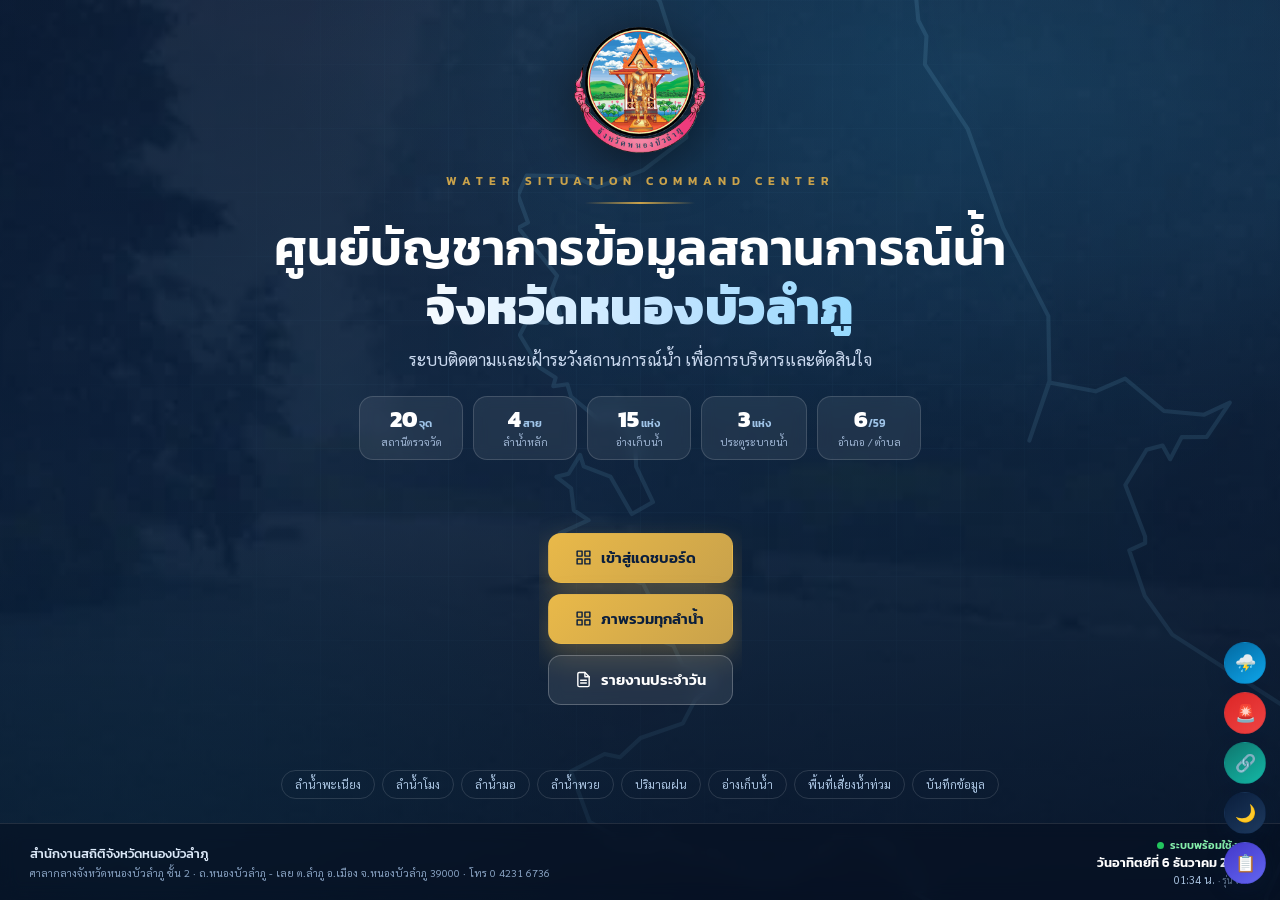
==== commit e9235a47: "Add files via upload" ====
--- a/index.html
+++ b/index.html
@@ -8,7 +8,7 @@
 <meta name="theme-color" content="#0a1e3c">
 
 <link rel="stylesheet" href="ds.css?v=50">
-<link rel="stylesheet" href="mobile.css?v=1">
+<link rel="stylesheet" href="mobile.css?v=2">
 <link href="https://fonts.googleapis.com/css2?family=Kanit:wght@200;300;400;500;600;700;800&family=Sarabun:wght@400;500;600;700&display=swap" rel="stylesheet">
 <style>
 html,body{height:100%;overflow:hidden}
@@ -397,11 +397,15 @@
 
   function boot(){
     if(document.getElementById('fabWrap')) return;
+    /* วางชุดปุ่มไว้ในแถบบนของหน้า (ไม่บังเนื้อหา) — ถ้าไม่มีแถบบนค่อยลอยมุมล่าง */
     var wrap=document.createElement('div'); wrap.id='fabWrap';
     wrap.innerHTML='<button id="sosBtn" type="button" title="แจ้งเหตุ · ติดต่อหน่วยงาน" aria-label="แจ้งเหตุ">🚨</button>'
       +'<button id="shareBtn" type="button" title="แชร์หน้านี้" aria-label="แชร์">🔗</button>'
       +'<button id="themeBtn" type="button">🌙</button>';
-    document.body.appendChild(wrap);
+    var bar=document.querySelector('.topbar')||document.querySelector('header.top')||document.querySelector('.top');
+    var host=bar?(bar.querySelector('.top-right')||bar):null;
+    if(host){ host.appendChild(wrap); }
+    else{ wrap.className='floating'; document.body.appendChild(wrap); }
     var sheet=document.createElement('div'); sheet.id='sosSheet';
     sheet.onclick=function(e){ if(e.target===sheet) wnbSOS(false); };
     document.body.appendChild(sheet);
@@ -420,6 +424,6 @@
 })();
 </script>
 
-<script src="weather_alert.js?v=3" defer></script>
-<script src="alert_log.js?v=1" defer></script>
+<script src="weather_alert.js?v=4" defer></script>
+<script src="alert_log.js?v=2" defer></script>
 </body></html>
--- a/mobile.css
+++ b/mobile.css
@@ -106,22 +106,39 @@
   .topbar .tt{font-size:14px}
 }
 
-/* ═══════════ 6. ปุ่มลอย — ไม่บังเนื้อหา ═══════════ */
-#fabWrap{position:fixed;right:16px;bottom:20px;z-index:9998;
- display:flex;flex-direction:column;gap:10px;align-items:center}
-#fabWrap button{width:46px;height:46px;border-radius:50%;
- border:1px solid rgba(255,255,255,.25);cursor:pointer;font-size:19px;line-height:1;
- box-shadow:0 6px 20px rgba(10,30,60,.36);transition:transform .2s,box-shadow .2s;
- display:flex;align-items:center;justify-content:center}
-#fabWrap button:hover{transform:translateY(-3px)}
-#fabWrap button:active{transform:scale(.93)}
-@media (max-width:640px){
-  #fabWrap{right:11px;bottom:12px;gap:8px}
-  #fabWrap button{width:42px;height:42px;font-size:17px}
+/* ═══════════ 6. แถบเครื่องมือด้านบน — ไม่บังเนื้อหา ═══════════
+   เดิมเป็นปุ่มลอยมุมขวาล่าง ไปทับตัวเลขในการ์ด
+   ย้ายขึ้นแถบบนซึ่งมีที่ว่างอยู่แล้ว                                */
+#fabWrap{
+  position:static;display:inline-flex;flex-direction:row;gap:6px;align-items:center;
+  margin-left:8px;z-index:auto;
 }
-/* จอเตี้ย — เรียงปุ่มเป็นแถวนอน ไม่สูงเกินจอ */
-@media (max-height:560px){
-  #fabWrap{flex-direction:row;bottom:10px;right:10px}
+#fabWrap button{
+  width:36px;height:36px;border-radius:11px;border:1px solid rgba(15,40,80,.1);
+  cursor:pointer;font-size:16px;line-height:1;box-shadow:0 2px 7px rgba(15,40,80,.14);
+  transition:transform .18s,box-shadow .18s,filter .18s;
+  display:inline-flex;align-items:center;justify-content:center;position:relative;flex:0 0 auto;
+}
+#fabWrap button:hover{transform:translateY(-2px);box-shadow:0 5px 14px rgba(15,40,80,.24);filter:brightness(1.06)}
+#fabWrap button:active{transform:scale(.94)}
+/* ป้ายตัวเลขเล็กลงให้พอดีปุ่ม */
+#fabWrap .bdg{top:-4px;right:-4px;min-width:16px;height:16px;font-size:9px}
+
+/* ยังไม่ถูกย้ายขึ้นแถบบน (บางหน้าโหลดช้า) — กันไว้ไม่ให้ทับเนื้อหา */
+#fabWrap.floating{
+  position:fixed;right:14px;bottom:16px;flex-direction:column;gap:8px;z-index:9998;margin-left:0;
+}
+#fabWrap.floating button{width:42px;height:42px;border-radius:50%;font-size:17px;
+  box-shadow:0 6px 18px rgba(10,30,60,.34)}
+
+@media (max-width:820px){
+  #fabWrap{gap:5px;margin-left:6px}
+  #fabWrap button{width:34px;height:34px;font-size:15px;border-radius:10px}
+}
+@media (max-width:520px){
+  /* จอแคบ — ซ่อนปุ่มรองไว้ก่อน เหลือเฉพาะที่จำเป็น */
+  #fabWrap button{width:32px;height:32px;font-size:14px}
+  #fabWrap #shareBtn{display:none}
 }
 
 /* ═══════════ 7. จอสัมผัส / การเข้าถึง ═══════════ */
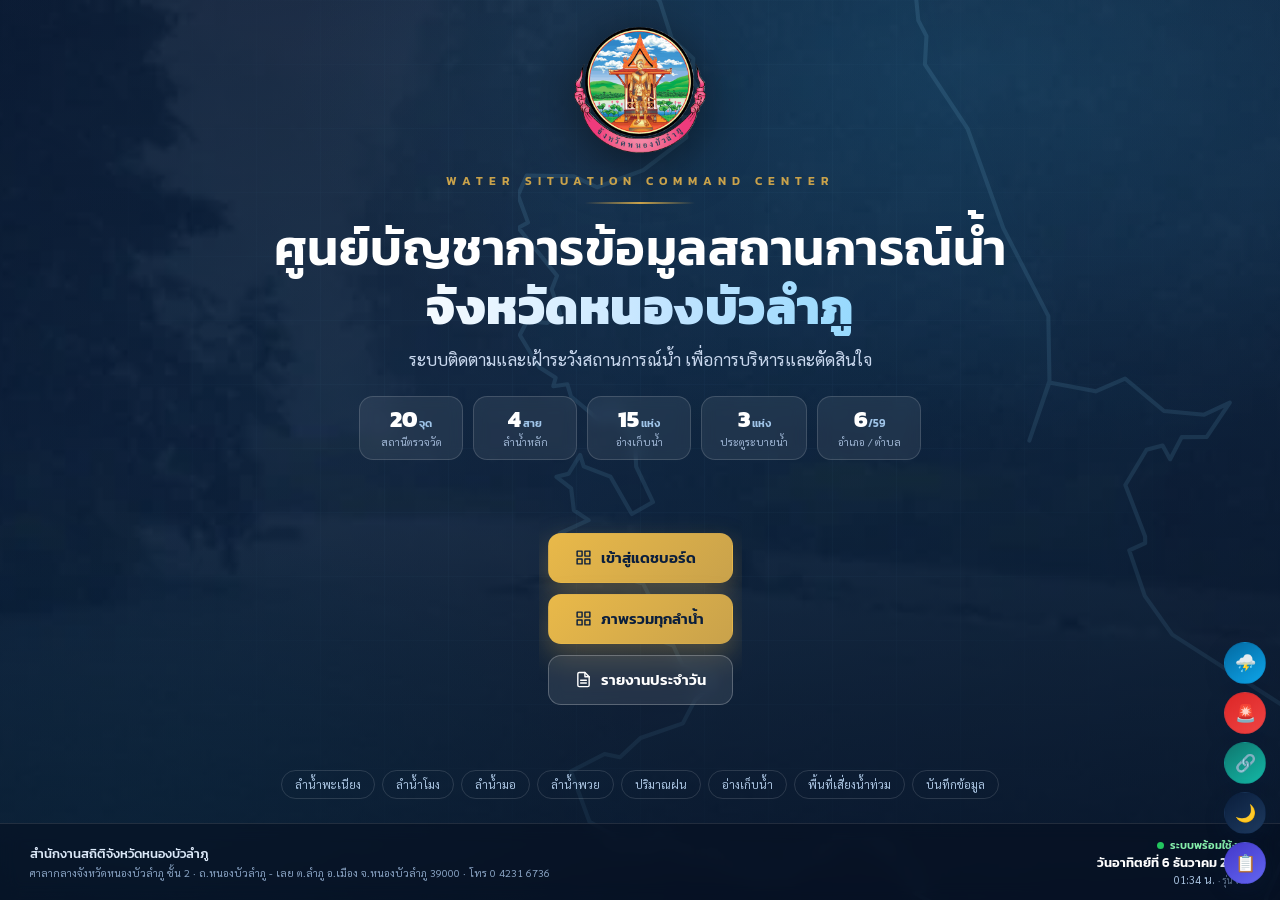
==== commit 0d51d8bf: "Add files via upload" ====
--- a/index.html
+++ b/index.html
@@ -8,7 +8,7 @@
 <meta name="theme-color" content="#0a1e3c">
 
 <link rel="stylesheet" href="ds.css?v=50">
-<link rel="stylesheet" href="mobile.css?v=2">
+<link rel="stylesheet" href="mobile.css?v=3">
 <link href="https://fonts.googleapis.com/css2?family=Kanit:wght@200;300;400;500;600;700;800&family=Sarabun:wght@400;500;600;700&display=swap" rel="stylesheet">
 <style>
 html,body{height:100%;overflow:hidden}
@@ -426,4 +426,5 @@
 
 <script src="weather_alert.js?v=4" defer></script>
 <script src="alert_log.js?v=2" defer></script>
+<script src="alert_popup.js?v=1" defer></script>
 </body></html>
--- a/mobile.css
+++ b/mobile.css
@@ -141,6 +141,49 @@
   #fabWrap #shareBtn{display:none}
 }
 
+
+/* ══════════════════════════════════════════════════════════════════════
+   แท็บเล็ต (821–1280px) — แก้เนื้อหาทับซ้อน
+   ต้นเหตุ: แถบข้าง 216px + แผงวางข้างกัน 2 คอลัมน์ = เนื้อหาถูกบีบจนล้น
+   แก้: แถบข้างย่อเป็นไอคอน (64px) อัตโนมัติ + แผงเรียงลงทีละคอลัมน์
+   ══════════════════════════════════════════════════════════════════════ */
+@media (min-width:821px) and (max-width:1280px){
+  /* แถบข้างย่อเองอัตโนมัติ ได้พื้นที่คืน 152px */
+  .app{grid-template-columns:64px 1fr !important}
+  .app .brand .bt,.app .menu .lbl,.app .side-foot{opacity:0;width:0;height:0;pointer-events:none;overflow:hidden}
+  .app .menu a{justify-content:center;padding:9px 0}
+  .app .brand{justify-content:center;padding:11px 0 9px}
+  .app .menu a::after{content:attr(title);position:absolute;left:calc(100% + 8px);top:50%;
+   transform:translateY(-50%);background:#0f172a;color:#fff;font-size:11px;font-family:'Kanit',sans-serif;
+   padding:5px 10px;border-radius:8px;white-space:nowrap;opacity:0;pointer-events:none;
+   transition:opacity .15s;z-index:400;box-shadow:0 4px 14px rgba(0,0,0,.35)}
+  .app .menu a:hover::after{opacity:1}
+  /* กดปุ่ม ☰ เพื่อกางกลับได้ */
+  .app.navopen{grid-template-columns:216px 1fr !important}
+  .app.navopen .brand .bt,.app.navopen .menu .lbl,.app.navopen .side-foot{opacity:1;width:auto;height:auto;pointer-events:auto}
+  .app.navopen .menu a{justify-content:flex-start;padding:7px 10px}
+  .app.navopen .brand{justify-content:flex-start;padding:11px 12px 9px}
+
+  /* แผงเรียงลงทีละคอลัมน์ — ไม่บีบจนทับกัน */
+  .fr-grid,.rvpanels,.grid2,.row2{grid-template-columns:1fr !important}
+  .fr-grid>*,.rvpanels>*{height:auto !important;min-height:0}
+  .content{display:block !important;height:auto !important;
+   overflow-y:auto !important;padding:13px 15px 20px !important}
+  .main-col{height:100vh;overflow:hidden}
+  .main-col>.content{height:calc(100vh - 54px) !important}
+  .panel,.pnl{margin-bottom:13px}
+  .pnl .pb,.panel .pb{position:static !important;height:auto !important;min-height:0 !important;overflow:visible !important}
+  .pb .stcards,.pb .ldl,.pb .slist{position:static !important;inset:auto !important;
+   max-height:none !important;overflow:visible !important}
+  /* แผนที่/รายการสูงพอใช้งาน ไม่ล้น */
+  #frmap,.leaflet-container{height:420px !important;min-height:0 !important}
+  #rlist,#tlist{max-height:340px;overflow-y:auto}
+  .stcards{grid-template-columns:repeat(auto-fill,minmax(180px,1fr))}
+  .ldl,.slist{grid-template-columns:repeat(auto-fill,minmax(250px,1fr))}
+  /* KPI 3 ใบต่อแถว อ่านสบาย */
+  .kpis,.rv-kpis,.fr-kpis,.kpirow{grid-template-columns:repeat(auto-fit,minmax(210px,1fr)) !important}
+}
+
 /* ═══════════ 7. จอสัมผัส / การเข้าถึง ═══════════ */
 @media (hover:none){
   .k:hover,.stc:hover,.eta:hover,.sc:hover,.panel:hover,.trow:hover{transform:none}
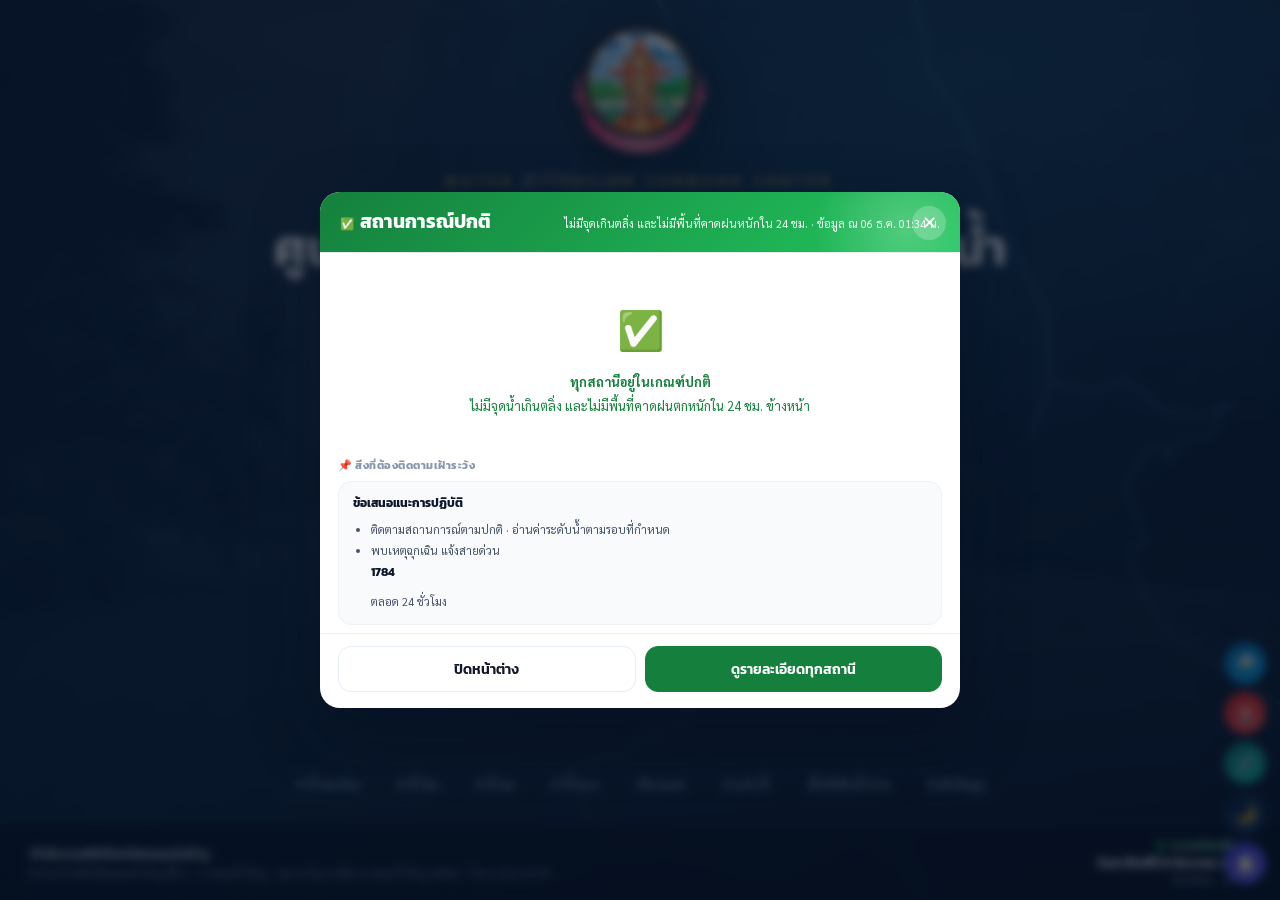
==== commit 2aa97d5a: "Add files via upload" ====
--- a/index.html
+++ b/index.html
@@ -8,7 +8,7 @@
 <meta name="theme-color" content="#0a1e3c">
 
 <link rel="stylesheet" href="ds.css?v=50">
-<link rel="stylesheet" href="mobile.css?v=3">
+<link rel="stylesheet" href="mobile.css?v=4">
 <link href="https://fonts.googleapis.com/css2?family=Kanit:wght@200;300;400;500;600;700;800&family=Sarabun:wght@400;500;600;700&display=swap" rel="stylesheet">
 <style>
 html,body{height:100%;overflow:hidden}
@@ -426,5 +426,5 @@
 
 <script src="weather_alert.js?v=4" defer></script>
 <script src="alert_log.js?v=2" defer></script>
-<script src="alert_popup.js?v=1" defer></script>
+<script src="alert_popup.js?v=2" defer></script>
 </body></html>
--- a/mobile.css
+++ b/mobile.css
@@ -184,6 +184,29 @@
   .kpis,.rv-kpis,.fr-kpis,.kpirow{grid-template-columns:repeat(auto-fit,minmax(210px,1fr)) !important}
 }
 
+
+/* ══ แถบหัวเรื่องไม่ซ้อนกันบนแท็บเล็ต ══
+   ต้นเหตุ: ชื่อเรื่อง + ชิป + PDF + ปุ่ม 5 ตัว ยัดในแถบ 54px ไม่พอ */
+@media (max-width:1280px){
+  .topbar,header.top{height:auto !important;min-height:54px;flex:0 0 auto !important;
+   flex-wrap:wrap !important;row-gap:6px;padding:8px 12px !important;align-items:center}
+  .topbar .tt,.top-title{flex:1 1 200px;min-width:0;overflow:hidden;text-overflow:ellipsis;white-space:nowrap}
+  .topbar .tt i,.top-title i{display:block;font-size:9.5px;opacity:.7}
+  .top-right{flex:0 0 auto;display:flex;align-items:center;gap:7px;flex-wrap:wrap}
+  /* ย่อของที่ไม่จำเป็นให้พอดี */
+  .topbar .chip,.top-right .chip{font-size:10.5px;padding:4px 9px;max-width:190px;
+   overflow:hidden;text-overflow:ellipsis;white-space:nowrap}
+  .topbar .btn-dark,.top-right .btn,.btn.gd{height:34px;padding:0 11px;font-size:11.5px}
+  #fabWrap{margin-left:4px;gap:5px}
+  #fabWrap button{width:33px;height:33px;font-size:15px;border-radius:10px}
+  .main-col>.content{height:auto !important;max-height:none !important}
+  .main-col{height:auto;min-height:100vh;overflow:visible}
+}
+@media (max-width:900px){
+  .topbar .chip,.top-right .chip,.live{display:none !important}
+  .topbar .tt,.top-title{flex:1 1 100%;order:-1}
+}
+
 /* ═══════════ 7. จอสัมผัส / การเข้าถึง ═══════════ */
 @media (hover:none){
   .k:hover,.stc:hover,.eta:hover,.sc:hover,.panel:hover,.trow:hover{transform:none}
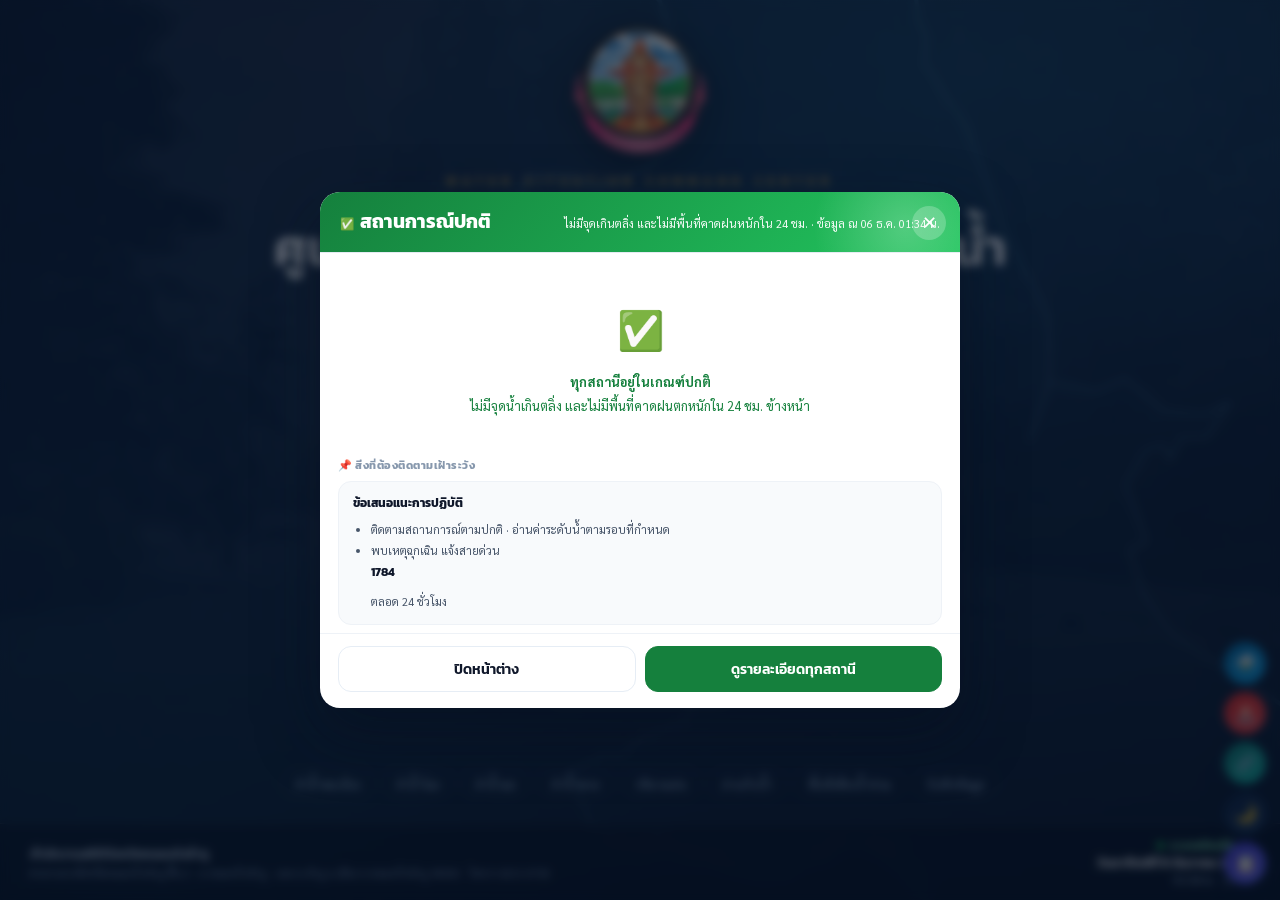
==== commit 1c4cfbee: "Add files via upload" ====
--- a/index.html
+++ b/index.html
@@ -6,6 +6,20 @@
 <link rel="icon" type="image/x-icon" href="favicon.ico">
 <link rel="apple-touch-icon" sizes="180x180" href="apple-touch-icon.png">
 <meta name="theme-color" content="#0a1e3c">
+<meta name="description" content="แดชบอร์ดติดตามสถานการณ์น้ำ ระดับน้ำ ฝน อ่างเก็บน้ำ และประตูระบายน้ำ จังหวัดหนองบัวลำภู แบบเรียลไทม์">
+<link rel="manifest" href="manifest.json">
+<meta name="mobile-web-app-capable" content="yes">
+<meta name="apple-mobile-web-app-capable" content="yes">
+<meta name="apple-mobile-web-app-status-bar-style" content="black-translucent">
+<meta name="apple-mobile-web-app-title" content="น้ำหนองบัวลำภู">
+<meta property="og:type" content="website">
+<meta property="og:site_name" content="ศูนย์บัญชาการข้อมูลสถานการณ์น้ำ จ.หนองบัวลำภู">
+<meta property="og:title" content="ศูนย์บัญชาการข้อมูลสถานการณ์น้ำ จังหวัดหนองบัวลำภู">
+<meta property="og:description" content="ติดตามระดับน้ำ ฝน อ่างเก็บน้ำ ประตูระบายน้ำ แบบเรียลไทม์">
+<meta property="og:image" content="https://nsonongbualamphutc-debug.github.io/NongBuaLamPhu-Water-Level-Monitoring-V.2/apple-touch-icon.png">
+<meta property="og:url" content="https://nsonongbualamphutc-debug.github.io/NongBuaLamPhu-Water-Level-Monitoring-V.2/">
+<meta property="og:locale" content="th_TH">
+<meta name="twitter:card" content="summary">
 
 <link rel="stylesheet" href="ds.css?v=50">
 <link rel="stylesheet" href="mobile.css?v=4">
@@ -427,4 +441,17 @@
 <script src="weather_alert.js?v=4" defer></script>
 <script src="alert_log.js?v=2" defer></script>
 <script src="alert_popup.js?v=2" defer></script>
+
+<div id="offlineBar" style="display:none;position:fixed;left:0;right:0;bottom:0;z-index:9999;
+  background:#b45309;color:#fff;font-family:'Kanit',sans-serif;font-size:13px;text-align:center;
+  padding:9px 14px;box-shadow:0 -4px 16px rgba(0,0,0,.25)">
+  ⚠️ ออฟไลน์ — ข้อมูลที่เห็นอาจไม่ใช่ล่าสุด กรุณาเชื่อมต่ออินเทอร์เน็ตเพื่อดึงข้อมูลใหม่
+</div>
+<script>
+(function(){
+  var bar=document.getElementById('offlineBar');
+  function upd(){ bar.style.display = navigator.onLine ? 'none' : 'block'; }
+  window.addEventListener('online',upd); window.addEventListener('offline',upd); upd();
+})();
+</script>
 </body></html>
--- a/ds.css
+++ b/ds.css
@@ -16,7 +16,7 @@
 *{box-sizing:border-box;margin:0;padding:0}
 html,body{height:100%;overflow:hidden}
 body{font-family:var(--font);background:var(--bg);color:var(--ink);-webkit-font-smoothing:antialiased}
-.app{display:grid;grid-template-columns:250px 1fr;height:100vh;transition:grid-template-columns .25s}
+.app{display:grid;grid-template-columns:250px 1fr;height:100vh;height:100dvh;transition:grid-template-columns .25s}
 .app.collapsed{grid-template-columns:76px 1fr}
 .side{background:linear-gradient(185deg,#0a1e3c,#0b2547 55%,#0a1e3c);color:#fff;display:flex;flex-direction:column;overflow:hidden;position:relative}
 .side::before{content:"";position:absolute;top:0;left:0;right:0;height:3px;background:linear-gradient(90deg,var(--gold),transparent)}
@@ -26,6 +26,9 @@
 .brand .kick{font-family:var(--disp);font-size:8.5px;font-weight:600;letter-spacing:2px;color:var(--gold);white-space:nowrap}
 .brand .ttl{font-family:var(--disp);font-weight:700;font-size:15px;line-height:1.55;white-space:nowrap;color:#fff}
 .brand .en{font-size:8.5px;opacity:.55;letter-spacing:1.5px;white-space:nowrap;margin-top:2px}
+/* wordmark NONG BUA LAM PHU: ให้อ่านออกชัด + specificity สูงกว่า inline บน dashboard.html */
+.side .brand .ttl{line-height:1.2}
+.side .brand .en{opacity:1;color:#8fb2dd;font-size:9px;font-weight:500;letter-spacing:2px;margin-top:3px;line-height:1.2}
 .menu{flex:1;overflow-y:auto;padding:7px 9px}
 .menu::-webkit-scrollbar{width:0}
 .menu a{display:flex;align-items:center;gap:12px;padding:9px 11px;border-radius:10px;color:#c3cfe0;text-decoration:none;margin-bottom:2px;transition:.15s;position:relative}
@@ -40,7 +43,7 @@
 .side-foot b{font-family:var(--disp);color:#dbe6f5;font-weight:500;font-size:11px;display:block;margin-bottom:2px}
 .side-foot .cp{margin-top:4px;opacity:.75}
 .app.collapsed .brand .bt,.app.collapsed .menu .lbl,.app.collapsed .side-foot{opacity:0;width:0;height:0;pointer-events:none}
-.main-col{min-width:0;display:flex;flex-direction:column;height:100vh;overflow:hidden}
+.main-col{min-width:0;display:flex;flex-direction:column;height:100vh;height:100dvh;overflow:hidden}
 .topbar{height:54px;flex:0 0 54px;display:flex;align-items:center;gap:13px;padding:0 18px;background:var(--card);border-bottom:1px solid var(--line)}
 .burger{width:36px;height:36px;border:1px solid var(--line);background:#fff;border-radius:10px;display:flex;align-items:center;justify-content:center;cursor:pointer;color:var(--navy)}
 .burger svg{width:19px;height:19px}
@@ -221,7 +224,7 @@
 .leaflet-tooltip.lft .row b{font-family:var(--disp);font-weight:600;text-align:right}
 @media(max-width:1300px){.mid{grid-template-columns:1.3fr 1fr}.col.c3{display:none}.kpis{grid-template-columns:repeat(3,1fr)}.bot{grid-template-columns:1fr 1fr}}
 @media(max-width:1050px){.content{grid-template-rows:auto auto auto;overflow:auto}.mid{grid-template-columns:1fr}.col.c3{display:flex}#map,#prof{position:relative;height:320px}.bot{grid-template-columns:1fr}}
-@media(max-width:820px){.app{grid-template-columns:1fr}.side{position:fixed;left:0;top:0;bottom:0;width:250px;transform:translateX(-100%);transition:.25s;z-index:300}.app.navopen .side{transform:none}.app.navopen .scrim{display:block;position:fixed;inset:0;background:rgba(6,15,30,.45);z-index:250}.kpis{grid-template-columns:repeat(2,1fr)}}
+@media(max-width:767px){.app{grid-template-columns:1fr}.side{position:fixed;left:0;top:0;bottom:0;width:250px;transform:translateX(-100%);transition:.25s;z-index:300}.app.navopen .side{transform:none}.app.navopen .scrim{display:block;position:fixed;inset:0;background:rgba(6,15,30,.45);z-index:250}.kpis{grid-template-columns:repeat(2,1fr)}}
 .scrim{display:none}
 @media print{html,body{overflow:visible;height:auto}.side,.topbar,.tipbox{display:none!important}.app{grid-template-columns:1fr;height:auto}.main-col{height:auto}.content{overflow:visible;grid-template-rows:none}.panel{break-inside:avoid}.rlist,.acts,.fgl{overflow:visible;max-height:none}}
 
@@ -244,9 +247,9 @@
    หน้าแดชบอร์ดถูกออกแบบเป็น "1 หน้าจอ" สำหรับจอคอม/แท็บเล็ต
    แต่บนมือถือการล็อกไม่ให้เลื่อนจะทำให้เนื้อหาถูกตัดและใช้งานไม่ได้
    ═══════════════════════════════════════════════════════════ */
-@media(max-width:820px){
+@media(max-width:767px){
   html,body{height:auto!important;min-height:100%;overflow:visible!important;overflow-x:hidden!important}
-  .app,.app.collapsed{display:block!important;height:auto!important;min-height:100vh}
+  .app,.app.collapsed{display:block!important;height:auto!important;min-height:100vh;min-height:100dvh}
   .main-col,.main{height:auto!important;min-height:0!important;overflow:visible!important;width:100%}
   .content{display:block!important;overflow:visible!important;grid-template-rows:none!important;padding:12px!important}
   .content>*{margin-bottom:11px}
--- a/mobile.css
+++ b/mobile.css
@@ -143,13 +143,14 @@
 
 
 /* ══════════════════════════════════════════════════════════════════════
-   แท็บเล็ต (821–1280px) — แก้เนื้อหาทับซ้อน
-   ต้นเหตุ: แถบข้าง 216px + แผงวางข้างกัน 2 คอลัมน์ = เนื้อหาถูกบีบจนล้น
-   แก้: แถบข้างย่อเป็นไอคอน (64px) อัตโนมัติ + แผงเรียงลงทีละคอลัมน์
+   แท็บเล็ต / iPad (768–1300px) — แบบเดียวกับหน้า "ภาพรวมสถานการณ์น้ำ"
+   แนวคิด: แถบข้างเป็นราวไอคอน + เนื้อหาไหลเป็นบล็อกเรียงลง เลื่อนลงได้
+           ไม่บีบ · ไม่เลื่อนแนวนอน · ไม่ทับกัน
+   เดสก์ท็อป (>1300px) ไม่แตะเลย — คงจอเดียวเหมือนเดิม
    ══════════════════════════════════════════════════════════════════════ */
-@media (min-width:821px) and (max-width:1280px){
-  /* แถบข้างย่อเองอัตโนมัติ ได้พื้นที่คืน 152px */
-  .app{grid-template-columns:64px 1fr !important}
+@media (min-width:768px) and (max-width:1300px){
+  /* แถบข้างเป็นราวไอคอน (อยู่นิ่ง เต็มความสูง) */
+  .app{grid-template-columns:64px 1fr !important;height:100dvh}
   .app .brand .bt,.app .menu .lbl,.app .side-foot{opacity:0;width:0;height:0;pointer-events:none;overflow:hidden}
   .app .menu a{justify-content:center;padding:9px 0}
   .app .brand{justify-content:center;padding:11px 0 9px}
@@ -158,30 +159,38 @@
    padding:5px 10px;border-radius:8px;white-space:nowrap;opacity:0;pointer-events:none;
    transition:opacity .15s;z-index:400;box-shadow:0 4px 14px rgba(0,0,0,.35)}
   .app .menu a:hover::after{opacity:1}
-  /* กดปุ่ม ☰ เพื่อกางกลับได้ */
   .app.navopen{grid-template-columns:216px 1fr !important}
   .app.navopen .brand .bt,.app.navopen .menu .lbl,.app.navopen .side-foot{opacity:1;width:auto;height:auto;pointer-events:auto}
   .app.navopen .menu a{justify-content:flex-start;padding:7px 10px}
   .app.navopen .brand{justify-content:flex-start;padding:11px 12px 9px}
-
-  /* แผงเรียงลงทีละคอลัมน์ — ไม่บีบจนทับกัน */
-  .fr-grid,.rvpanels,.grid2,.row2{grid-template-columns:1fr !important}
-  .fr-grid>*,.rvpanels>*{height:auto !important;min-height:0}
-  .content{display:block !important;height:auto !important;
-   overflow-y:auto !important;padding:13px 15px 20px !important}
-  .main-col{height:100vh;overflow:hidden}
-  .main-col>.content{height:calc(100vh - 54px) !important}
-  .panel,.pnl{margin-bottom:13px}
-  .pnl .pb,.panel .pb{position:static !important;height:auto !important;min-height:0 !important;overflow:visible !important}
-  .pb .stcards,.pb .ldl,.pb .slist{position:static !important;inset:auto !important;
-   max-height:none !important;overflow:visible !important}
-  /* แผนที่/รายการสูงพอใช้งาน ไม่ล้น */
-  #frmap,.leaflet-container{height:420px !important;min-height:0 !important}
-  #rlist,#tlist{max-height:340px;overflow-y:auto}
-  .stcards{grid-template-columns:repeat(auto-fill,minmax(180px,1fr))}
-  .ldl,.slist{grid-template-columns:repeat(auto-fill,minmax(250px,1fr))}
-  /* KPI 3 ใบต่อแถว อ่านสบาย */
-  .kpis,.rv-kpis,.fr-kpis,.kpirow{grid-template-columns:repeat(auto-fit,minmax(210px,1fr)) !important}
+  /* บางหน้ามี @media ≤820 ฝังในหน้าที่ดัน .side เป็น fixed (ลิ้นชัก)
+     บนแท็บเล็ตต้องดึงกลับเข้ากริดเป็นราวไอคอน ไม่งั้นเนื้อหาไปตกช่อง 64px */
+  .app .side{position:relative !important;transform:none !important;
+   left:auto !important;top:auto !important;width:auto !important;height:auto !important;z-index:auto}
+  .scrim{display:none !important}
+
+  /* เนื้อหาไหลเป็นบล็อกเรียงลง — เลื่อนลงในคอลัมน์เนื้อหา แถบบนอยู่นิ่ง */
+  .main-col,.main{height:100dvh !important;overflow:hidden !important}
+  .content{display:block !important;flex:1 !important;overflow-y:auto !important;overflow-x:hidden !important;
+   height:auto !important;grid-template-rows:none !important;min-width:0 !important;padding:12px 14px 18px !important}
+  .content>*{margin-bottom:12px !important}
+
+  /* หน้าทั่วไป (.mid/.bot มี .col หลายตัว/มีแผนที่) → เรียงเต็มกว้างทีละอัน
+     เหมือนหน้าภาพรวม: แผนที่/แผงกว้างเต็ม อ่านง่าย ไม่บีบ ไม่เหลื่อม */
+  .mid,.bot{grid-template-columns:1fr !important;min-height:0}
+  .fr-grid,.rvpanels{grid-template-columns:1fr !important;height:auto !important}
+  /* หน้าภาพรวม (dashboard) จัดสวยด้วย 2 คอลัมน์อยู่แล้ว — คงไว้ */
+  .midrow,.botrow{grid-template-columns:1fr 1fr !important;min-height:0}
+  .kpis,.kpirow{grid-template-columns:repeat(auto-fit,minmax(200px,1fr)) !important}
+  .col,.col.c3,.col.c4{display:flex !important;min-width:0}
+
+  /* แผนที่/กราฟกำหนดความสูงเอง เพราะแผงไม่ได้สูงคงที่แล้ว (กันยุบทับ) */
+  .pb{position:relative;min-height:0}
+  .panel,.pnl{min-height:0}
+  #map,#prof,#frmap,.leaflet-container{position:relative !important;inset:auto !important;height:360px !important;min-height:0 !important}
+  /* การ์ดสถานี (เดิม absolute เต็มแผง) → ให้ไหลปกติ ไม่งั้นแผงยุบเหลือแต่หัว */
+  .pb .stcards{position:static !important;inset:auto !important;height:auto !important;overflow:visible !important}
+  .pb:has(.stcards){min-height:0;flex:none}
 }
 
 
@@ -199,8 +208,6 @@
   .topbar .btn-dark,.top-right .btn,.btn.gd{height:34px;padding:0 11px;font-size:11.5px}
   #fabWrap{margin-left:4px;gap:5px}
   #fabWrap button{width:33px;height:33px;font-size:15px;border-radius:10px}
-  .main-col>.content{height:auto !important;max-height:none !important}
-  .main-col{height:auto;min-height:100vh;overflow:visible}
 }
 @media (max-width:900px){
   .topbar .chip,.top-right .chip,.live{display:none !important}
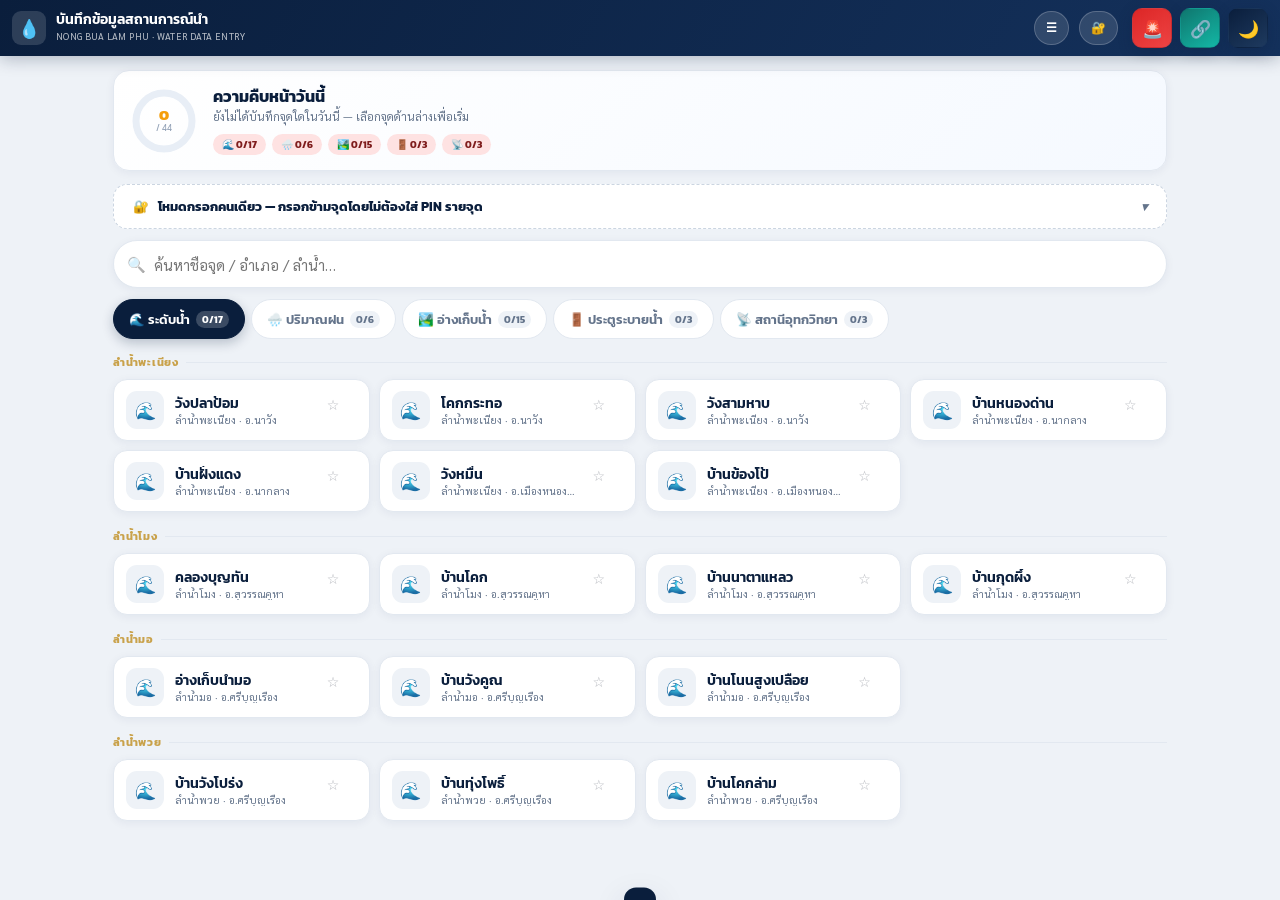
==== commit 9b102d68: "Add files via upload" ====
--- a/index.html
+++ b/index.html
@@ -1,262 +1,1539 @@
 <!DOCTYPE html><html lang="th"><head>
-<meta charset="UTF-8"><meta name="viewport" content="width=device-width,initial-scale=1">
-<title>ศูนย์บัญชาการข้อมูลสถานการณ์น้ำ จังหวัดหนองบัวลำภู</title>
+<meta charset="UTF-8">
+<meta name="viewport" content="width=device-width,initial-scale=1,viewport-fit=cover">
+<meta name="theme-color" content="#0a1e3c">
+<title>บันทึกข้อมูลสถานการณ์น้ำ · จ.หนองบัวลำภู</title>
+<link rel="manifest" href="manifest.json">
 <link rel="icon" type="image/png" sizes="32x32" href="favicon-32.png">
 <link rel="icon" type="image/png" sizes="64x64" href="favicon-64.png">
 <link rel="icon" type="image/x-icon" href="favicon.ico">
 <link rel="apple-touch-icon" sizes="180x180" href="apple-touch-icon.png">
-<meta name="theme-color" content="#0a1e3c">
-<meta name="description" content="แดชบอร์ดติดตามสถานการณ์น้ำ ระดับน้ำ ฝน อ่างเก็บน้ำ และประตูระบายน้ำ จังหวัดหนองบัวลำภู แบบเรียลไทม์">
-<link rel="manifest" href="manifest.json">
-<meta name="mobile-web-app-capable" content="yes">
-<meta name="apple-mobile-web-app-capable" content="yes">
-<meta name="apple-mobile-web-app-status-bar-style" content="black-translucent">
-<meta name="apple-mobile-web-app-title" content="น้ำหนองบัวลำภู">
-<meta property="og:type" content="website">
-<meta property="og:site_name" content="ศูนย์บัญชาการข้อมูลสถานการณ์น้ำ จ.หนองบัวลำภู">
-<meta property="og:title" content="ศูนย์บัญชาการข้อมูลสถานการณ์น้ำ จังหวัดหนองบัวลำภู">
-<meta property="og:description" content="ติดตามระดับน้ำ ฝน อ่างเก็บน้ำ ประตูระบายน้ำ แบบเรียลไทม์">
-<meta property="og:image" content="https://nsonongbualamphutc-debug.github.io/NongBuaLamPhu-Water-Level-Monitoring-V.2/apple-touch-icon.png">
-<meta property="og:url" content="https://nsonongbualamphutc-debug.github.io/NongBuaLamPhu-Water-Level-Monitoring-V.2/">
-<meta property="og:locale" content="th_TH">
-<meta name="twitter:card" content="summary">
-
-<link rel="stylesheet" href="ds.css?v=50">
-<link rel="stylesheet" href="mobile.css?v=4">
-<link href="https://fonts.googleapis.com/css2?family=Kanit:wght@200;300;400;500;600;700;800&family=Sarabun:wght@400;500;600;700&display=swap" rel="stylesheet">
+<link rel="preconnect" href="https://fonts.googleapis.com">
+<link rel="preconnect" href="https://fonts.gstatic.com" crossorigin>
+<link href="https://fonts.googleapis.com/css2?family=Sarabun:wght@400;500;600;700&family=Kanit:wght@400;500;600;700;800&display=swap" rel="stylesheet">
+<script src="config.js"></script>
 <style>
-html,body{height:100%;overflow:hidden}
-body{font-family:'Sarabun',system-ui,sans-serif;background:#06152c;color:#fff}
-.cover{position:relative;height:100vh;width:100%;overflow:hidden;display:flex;flex-direction:column}
-/* ── ชั้นพื้นหลัง ── */
-.bg{position:absolute;inset:0;z-index:0;background-size:cover;background-position:center;opacity:0;transition:opacity 1.1s;
-     filter:saturate(.85) contrast(1.05)}
-.bg.on{opacity:.62}
-/* ชั้นสีคลุมภาพเคลื่อนไหว — ให้ภาพจมอยู่ข้างหลัง เกิดมิติ */
-.tint{position:absolute;inset:0;z-index:1;pointer-events:none;background:
-  radial-gradient(1100px 620px at 76% 8%,rgba(56,189,248,.20),transparent 62%),
-  radial-gradient(900px 560px at 10% 96%,rgba(14,116,144,.28),transparent 64%),
-  linear-gradient(168deg,rgba(10,30,60,.80) 0%,rgba(13,42,82,.62) 42%,rgba(6,21,44,.86) 100%)}
-.bgfall{position:absolute;inset:0;z-index:0;background:
-   radial-gradient(1200px 700px at 78% -10%,rgba(56,189,248,.28),transparent 60%),
-   radial-gradient(900px 600px at 12% 110%,rgba(14,116,144,.35),transparent 62%),
-   linear-gradient(160deg,#0a1e3c 0%,#0d2a52 45%,#08203f 100%)}
-.veil{position:absolute;inset:0;z-index:2;pointer-events:none;background:linear-gradient(180deg,rgba(6,18,38,.30),rgba(6,18,38,.44) 58%,rgba(6,18,38,.72))}
-.grid{position:absolute;inset:0;z-index:1;pointer-events:none;opacity:.13;
-  background-image:linear-gradient(rgba(125,211,252,.35) 1px,transparent 1px),linear-gradient(90deg,rgba(125,211,252,.35) 1px,transparent 1px);
-  background-size:64px 64px;mask-image:radial-gradient(circle at 50% 45%,#000 35%,transparent 78%)}
-/* แผนที่จังหวัดเป็นลายน้ำ */
-.mapwm{position:absolute;right:-4%;top:50%;transform:translateY(-50%);height:118%;z-index:2;opacity:.22;pointer-events:none;filter:drop-shadow(0 0 22px rgba(56,189,248,.35))}
-.mapwm path{fill:none;stroke:#7dd3fc;stroke-width:5;stroke-linejoin:round}
-.mapwm .fillp{fill:rgba(56,189,248,.10);stroke:none}
-/* คลื่นล่าง */
-
-/* ── เนื้อหา ── */
-.inner{position:relative;z-index:5;flex:1;min-height:0;display:flex;flex-direction:column;align-items:center;justify-content:center;text-align:center;padding:24px 28px}
-.seal{width:132px;height:132px;object-fit:contain;filter:drop-shadow(0 10px 26px rgba(0,0,0,.55));animation:rise .9s cubic-bezier(.2,.7,.3,1) both}
-.kick{margin-top:16px;font-family:'Kanit';font-size:12px;font-weight:600;letter-spacing:6px;color:#c9a24b;text-transform:uppercase;animation:rise .9s .08s cubic-bezier(.2,.7,.3,1) both}
-.rule{width:110px;height:2px;margin:12px auto 14px;background:linear-gradient(90deg,transparent,#c9a24b,transparent);animation:rise .9s .12s cubic-bezier(.2,.7,.3,1) both}
-h1{font-family:'Kanit';font-weight:600;font-size:clamp(26px,4.4vw,50px);line-height:1.18;letter-spacing:.5px;animation:rise .9s .16s cubic-bezier(.2,.7,.3,1) both}
-h1 b{display:block;font-weight:800;background:linear-gradient(92deg,#fff 15%,#bfe3ff 55%,#7dd3fc 95%);-webkit-background-clip:text;background-clip:text;-webkit-text-fill-color:transparent}
-.sub{margin-top:12px;font-size:clamp(13px,1.5vw,17px);color:#c9d8ee;animation:rise .9s .22s cubic-bezier(.2,.7,.3,1) both}
-.sub b{font-family:'Kanit';font-weight:500;color:#fff}
-.en{margin-top:5px;font-size:11px;letter-spacing:3px;color:#7f9bc0;text-transform:uppercase;animation:rise .9s .26s cubic-bezier(.2,.7,.3,1) both}
-/* แถบสรุป */
-.stats{display:flex;gap:10px;margin-top:26px;flex-wrap:wrap;justify-content:center;animation:rise .9s .3s cubic-bezier(.2,.7,.3,1) both}
-.st{background:rgba(255,255,255,.07);border:1px solid rgba(255,255,255,.15);border-radius:14px;padding:11px 18px;min-width:104px;backdrop-filter:blur(7px)}
-.st .n{font-family:'Kanit';font-weight:800;font-size:23px;line-height:1;color:#fff}
-.st .n small{font-size:11px;font-weight:600;color:#9fc4e8}
-.st .l{font-size:10.5px;color:#9fb6d4;margin-top:4px}
-/* ปุ่ม */
-.acts{display:flex;gap:11px;margin-top:28px;flex-wrap:wrap;justify-content:center;animation:rise .9s .36s cubic-bezier(.2,.7,.3,1) both}
-.b{display:inline-flex;align-items:center;gap:9px;font-family:'Kanit';font-weight:600;font-size:14.5px;padding:13px 26px;border-radius:13px;text-decoration:none;transition:.18s;border:1px solid transparent}
-.b svg{width:17px;height:17px}
-.b.p{background:linear-gradient(135deg,#e9b949,#c9a24b);color:#0a1e3c;box-shadow:0 12px 28px rgba(201,162,75,.34)}
-.b.p:hover{transform:translateY(-3px);box-shadow:0 16px 34px rgba(201,162,75,.44)}
-.b.s{background:rgba(255,255,255,.09);color:#fff;border-color:rgba(255,255,255,.24);backdrop-filter:blur(7px)}
-.b.s:hover{background:rgba(255,255,255,.17);transform:translateY(-3px)}
-/* ทางลัด */
-.quick{display:flex;gap:7px;margin-top:20px;flex-wrap:wrap;justify-content:center;animation:rise .9s .42s cubic-bezier(.2,.7,.3,1) both}
-.q{font-size:11.5px;color:#a9c3e0;text-decoration:none;padding:6px 13px;border-radius:99px;border:1px solid rgba(255,255,255,.13);transition:.15s}
-.q:hover{background:rgba(255,255,255,.11);color:#fff;border-color:rgba(255,255,255,.3)}
-/* ท้ายปก */
-.foot{position:relative;z-index:5;flex:0 0 auto;display:flex;align-items:center;justify-content:space-between;gap:14px;
-  padding:13px 30px;border-top:1px solid rgba(255,255,255,.11);background:rgba(4,13,28,.5);backdrop-filter:blur(9px);flex-wrap:wrap}
-.foot .org{font-family:'Kanit';font-weight:500;font-size:12.5px;color:#dbe8f8}
-.foot .addr{font-size:10.5px;color:#88a2c2;margin-top:2px;line-height:1.45}
-.foot .when{text-align:right;font-size:11px;color:#a9c3e0}
-.foot .when b{font-family:'Kanit';font-weight:600;color:#fff;display:block;font-size:13px}
-.live{display:inline-flex;align-items:center;gap:6px;font-family:'Kanit';font-weight:600;font-size:11px;color:#86efac}
-.live .d{width:7px;height:7px;border-radius:50%;background:#22c55e;animation:pulse 1.9s infinite}
-@keyframes pulse{0%{box-shadow:0 0 0 0 rgba(34,197,94,.6)}70%{box-shadow:0 0 0 8px transparent}100%{box-shadow:0 0 0 0 transparent}}
-@keyframes rise{from{opacity:0;transform:translateY(18px)}to{opacity:1;transform:none}}
-@media(max-width:720px){.seal{width:96px;height:96px}.stats{gap:7px}.st{min-width:88px;padding:9px 13px}.foot{justify-content:center;text-align:center}.foot .when{text-align:center}}
-@media(max-height:620px){.seal{width:88px;height:88px}.stats{margin-top:16px}.acts{margin-top:18px}.quick{display:none}}
-
-@media(max-width:520px){
-  .seal{width:78px;height:78px}
-  .kick{font-size:10px;letter-spacing:3px;margin-top:12px}
-  h1{font-size:22px}
-  .sub{font-size:12px}
-  .en{font-size:9.5px;letter-spacing:2px}
-  .st{min-width:0;flex:1 1 44%;padding:8px 10px}
-  .st .n{font-size:17px}
-  .st .l{font-size:9px}
-  .b{font-size:13px;padding:11px 18px;flex:1 1 100%;justify-content:center}
-  .quick{gap:5px}.q{font-size:10.5px;padding:5px 10px}
-  .foot{padding:11px 14px;font-size:11px}
-  .foot .addr{font-size:9.5px}
-  
-}
-@media(max-height:560px) and (orientation:landscape){
-  .seal{width:64px;height:64px}
-  h1{font-size:20px}
-  .stats{margin-top:12px}.acts{margin-top:14px}.quick{display:none}
-  .rule{margin:8px auto 10px}
-}
-@media print{html,body{overflow:visible;height:auto}.cover{height:auto;min-height:96vh}.acts,.quick{display:none}}
-@media(prefers-reduced-motion:reduce){*{animation:none!important;transition:none!important}}
-</style><style>
-/* สำรอง: สไตล์ tooltip ขั้นต่ำ เผื่อ ds.css ยังไม่ถูกอัปโหลด */
-.tipbox{position:fixed;z-index:9999;display:none;max-width:296px;overflow:hidden;pointer-events:none;
- background:#fff;color:#0f172a;border:1px solid #e4eaf2;border-radius:12px;font-size:10.5px;
- font-family:'Sarabun',system-ui,sans-serif;box-shadow:0 12px 32px rgba(10,30,60,.22)}
-.tipbox .simple{padding:7px 10px;line-height:1.5}
-.tipbox .tth{font-family:'Kanit',sans-serif;font-weight:600;color:#fff;padding:6px 10px;font-size:11.5px}
-.tipbox .body{display:flex;gap:9px;padding:8px 10px}
-.tipbox .row{display:flex;justify-content:space-between;gap:10px;padding:2px 0;border-bottom:1px dashed #eef2f7}
-.tipbox .row:last-child{border-bottom:0}
-.tipbox .row span{color:#64748b;white-space:nowrap}
-.tipbox .row b{font-family:'Kanit',sans-serif;font-weight:600;text-align:right}
-</style>
-
-
-
-
+:root{
+  --navy:#0a1e3c; --navy2:#14315c; --ink:#0f172a; --muted:#64748b; --faint:#94a3b8;
+  --line:#e2e8f0; --bg:#eef2f7; --card:#ffffff;
+  --ok:#16a34a; --warn:#f59e0b; --crit:#dc2626; --info:#0891b2; --gold:#c9a24b;
+  --disp:'Kanit',sans-serif; --body:'Sarabun',system-ui,sans-serif;
+  --r:16px; --sh:0 2px 10px rgba(15,40,80,.06); --sh2:0 14px 34px rgba(15,40,80,.16);
+  --tap:48px;
+}
+*{box-sizing:border-box;-webkit-tap-highlight-color:transparent}
+html,body{margin:0;padding:0}
+body{font-family:var(--body);background:var(--bg);color:var(--ink);font-size:15px;line-height:1.55;
+  padding-bottom:env(safe-area-inset-bottom)}
+button,input,select,textarea{font-family:inherit;font-size:inherit;color:inherit}
+button{cursor:pointer;border:0;background:none}
+.hide{display:none !important}
+.sr{position:absolute;width:1px;height:1px;overflow:hidden;clip:rect(0 0 0 0)}
+
+
+/* ═══════ เมนูไปหน้าอื่น ═══════ */
+a.logo{text-decoration:none;color:#fff}
+.navsheet{position:fixed;inset:0;z-index:150;background:rgba(8,20,38,.5);backdrop-filter:blur(3px);
+  display:none;align-items:flex-start;justify-content:center;padding:64px 14px 20px;overflow:auto}
+.navsheet.on{display:flex;animation:fade .2s}
+.navbox{background:#fff;border-radius:18px;width:100%;max-width:420px;overflow:hidden;box-shadow:var(--sh2)}
+.navbox h4{margin:0;padding:14px 16px;font-family:var(--disp);font-size:13px;color:var(--navy);
+  border-bottom:1px solid var(--line);display:flex;align-items:center;gap:8px}
+.navbox h4 button{margin-left:auto;width:30px;height:30px;border-radius:50%;background:var(--bg);color:var(--muted)}
+.navbox a{display:flex;align-items:center;gap:11px;padding:12px 16px;text-decoration:none;color:var(--ink);
+  border-bottom:1px solid var(--line);font-size:14px;transition:background .15s}
+.navbox a:last-child{border-bottom:0}
+.navbox a:active{background:var(--bg)}
+.navbox a .i{font-size:18px;width:24px;text-align:center}
+.navbox a .l{flex:1;min-width:0}
+.navbox a .l b{display:block;font-family:var(--disp);font-weight:600;font-size:13.5px;line-height:1.25}
+.navbox a .l span{display:block;font-size:10px;color:var(--faint);letter-spacing:.3px}
+.navbox a.cur{background:linear-gradient(90deg,#eff6ff,#fff)}
+.navbox a.cur .l b{color:var(--navy)}
+
+/* ═══════ โหมดกรอกคนเดียว (Sub-admin) ═══════ */
+.sabar{background:#fff;border:1px dashed #cbd5e1;border-radius:14px;padding:11px 13px;margin-bottom:11px}
+.sabar>button.tg{width:100%;display:flex;align-items:center;gap:9px;font-family:var(--disp);font-weight:600;
+  font-size:12.5px;color:var(--navy);text-align:left}
+.sabar>button.tg .c{margin-left:auto;color:var(--muted);transition:.2s}
+.sabar.open>button.tg .c{transform:rotate(180deg)}
+.sapick{display:none;gap:7px;margin-top:11px;flex-wrap:wrap}
+.sabar.open .sapick{display:flex}
+.sapick button{flex:1 1 auto;min-width:112px;height:42px;border-radius:11px;color:#fff;font-family:var(--disp);
+  font-weight:600;font-size:12px;display:inline-flex;align-items:center;justify-content:center;gap:6px}
+.saon{background:linear-gradient(135deg,#fef3c7,#fde68a);border:1px solid #f59e0b;border-radius:14px;
+  padding:12px 14px;margin-bottom:11px;display:flex;align-items:center;gap:12px}
+.saon .ic{font-size:24px}
+.saon .tx{flex:1;min-width:0}
+.saon .tx b{display:block;font-family:var(--disp);font-weight:700;font-size:13.5px;color:#92400e}
+.saon .tx span{display:block;font-size:11.5px;color:#78350f;line-height:1.45;margin-top:1px}
+.saon button{height:34px;padding:0 12px;border-radius:99px;background:#92400e;color:#fff;
+  font-family:var(--disp);font-size:11.5px;font-weight:600;white-space:nowrap}
+
+/* ช่องพิมพ์ PIN */
+.pintype{position:relative;max-width:300px;margin:0 auto 14px}
+.pintype input{width:100%;height:52px;border-radius:14px;border:1px solid var(--line);background:#fff;
+  padding:0 46px 0 16px;font-family:var(--disp);font-size:19px;font-weight:700;letter-spacing:5px;
+  text-align:center;box-shadow:var(--sh)}
+.pintype input:focus{outline:none;border-color:var(--navy);box-shadow:0 0 0 3px rgba(10,30,60,.09)}
+.pintype .eye{position:absolute;right:7px;top:50%;transform:translateY(-50%);width:38px;height:38px;
+  border-radius:50%;font-size:16px;color:var(--muted)}
+/* ═══════ TOP BAR ═══════ */
+.top{position:sticky;top:0;z-index:60;background:linear-gradient(120deg,var(--navy),var(--navy2));
+  color:#fff;padding:calc(9px + env(safe-area-inset-top)) 14px 9px;display:flex;align-items:center;gap:10px;
+  box-shadow:0 3px 16px rgba(10,30,60,.28)}
+.top .logo{width:34px;height:34px;border-radius:9px;background:rgba(255,255,255,.14);display:flex;
+  align-items:center;justify-content:center;font-size:18px;flex:0 0 34px}
+.top .tt{flex:1;min-width:0}
+.top .tt b{display:block;font-family:var(--disp);font-weight:600;font-size:14px;line-height:1.2;
+  white-space:nowrap;overflow:hidden;text-overflow:ellipsis}
+.top .tt span{display:block;font-size:9.5px;opacity:.72;letter-spacing:.4px;text-transform:uppercase}
+.tbtn{height:34px;min-width:34px;padding:0 11px;border-radius:99px;background:rgba(255,255,255,.13);
+  border:1px solid rgba(255,255,255,.2);color:#fff;font-family:var(--disp);font-weight:600;font-size:12px;
+  display:inline-flex;align-items:center;gap:5px;transition:background .18s}
+.tbtn:active{background:rgba(255,255,255,.3)}
+.netpill{height:30px;padding:0 10px;border-radius:99px;font-family:var(--disp);font-size:11px;font-weight:700;
+  display:none;align-items:center;gap:5px;background:#fff;color:var(--navy)}
+.netpill.on{display:inline-flex}
+.netpill.off{background:#fecaca;color:#7f1d1d}
+.netpill.q{background:#fde68a;color:#78350f}
+
+/* ═══════ LAYOUT ═══════ */
+.wrap{max-width:1080px;margin:0 auto;padding:14px 13px 26px}
+.screen{display:none;animation:fade .28s ease}
+.screen.on{display:block}
+@keyframes fade{from{opacity:0;transform:translateY(8px)}to{opacity:1;transform:none}}
+.card{background:var(--card);border:1px solid var(--line);border-radius:var(--r);box-shadow:var(--sh)}
+.pad{padding:15px 16px}
+
+/* ═══════ HERO / PROGRESS ═══════ */
+.hero{background:linear-gradient(140deg,#fff,#f5f9ff);border:1px solid var(--line);border-radius:var(--r);
+  box-shadow:var(--sh);padding:15px 16px;display:flex;align-items:center;gap:15px;margin-bottom:13px}
+.hero .ring{flex:0 0 68px;width:68px;height:68px;position:relative}
+.hero .ring text{font-family:var(--disp)}
+.hero .ht{flex:1;min-width:0}
+.hero .ht h1{margin:0;font-family:var(--disp);font-weight:700;font-size:16px;color:var(--navy);line-height:1.25}
+.hero .ht p{margin:3px 0 0;font-size:11.5px;color:var(--muted);line-height:1.45}
+.hero .hb{display:flex;gap:6px;margin-top:8px;flex-wrap:wrap}
+.chipk{font-family:var(--disp);font-size:10px;font-weight:700;padding:3px 9px;border-radius:99px;
+  background:var(--bg);color:var(--muted)}
+.chipk.ok{background:#dcfce7;color:#14532d}
+.chipk.wait{background:#fee2e2;color:#7f1d1d}
+
+/* ═══════ SEARCH + TABS ═══════ */
+.search{position:relative;margin-bottom:11px}
+.search input{width:100%;height:var(--tap);border-radius:99px;border:1px solid var(--line);background:#fff;
+  padding:0 42px 0 40px;font-size:15px;box-shadow:var(--sh)}
+.search input:focus{outline:none;border-color:var(--navy);box-shadow:0 0 0 3px rgba(10,30,60,.09)}
+.search .ic{position:absolute;left:14px;top:50%;transform:translateY(-50%);font-size:15px;opacity:.5}
+.search .clr{position:absolute;right:6px;top:50%;transform:translateY(-50%);width:34px;height:34px;
+  border-radius:50%;color:var(--muted);font-size:17px}
+.tabs{display:flex;flex-wrap:wrap;gap:6px;padding-bottom:3px;margin-bottom:12px}
+.tabs::-webkit-scrollbar{display:none}
+.tab{flex:0 0 auto;height:40px;padding:0 15px;border-radius:99px;background:#fff;border:1px solid var(--line);
+  font-family:var(--disp);font-weight:600;font-size:12.5px;color:var(--muted);display:inline-flex;
+  align-items:center;gap:6px;transition:.18s;white-space:nowrap}
+.tab .n{font-size:10px;background:var(--bg);border-radius:99px;padding:1px 6px;font-weight:700}
+.tab.on{background:var(--navy);color:#fff;border-color:var(--navy);box-shadow:0 4px 12px rgba(10,30,60,.24)}
+.tab.on .n{background:rgba(255,255,255,.2)}
+
+/* ═══════ POINT LIST ═══════ */
+.grp{margin-bottom:16px}
+.grp>h3{margin:0 0 8px;font-family:var(--disp);font-weight:700;font-size:11px;color:var(--gold);
+  letter-spacing:.7px;text-transform:uppercase;display:flex;align-items:center;gap:7px}
+.grp>h3::after{content:'';flex:1;height:1px;background:var(--line)}
+.plist{display:grid;grid-template-columns:repeat(auto-fill,minmax(232px,1fr));gap:9px}
+.pt{position:relative;display:flex;align-items:center;gap:11px;background:#fff;border:1px solid var(--line);
+  border-radius:14px;padding:11px 12px;text-align:left;min-height:var(--tap);box-shadow:var(--sh);
+  transition:transform .18s,box-shadow .18s,border-color .18s;width:100%}
+.pt:active{transform:scale(.985)}
+.pt:hover{border-color:#c7d5e6;box-shadow:0 8px 20px rgba(15,40,80,.12)}
+.pt.done{background:linear-gradient(140deg,#fff,#f0fdf4);border-color:#bbf7d0}
+.pt .av{flex:0 0 38px;height:38px;border-radius:11px;display:flex;align-items:center;justify-content:center;
+  font-size:17px;background:var(--bg)}
+.pt.done .av{background:#dcfce7}
+.pt .pn{flex:1;min-width:0}
+.pt .pn b{display:block;font-family:var(--disp);font-weight:600;font-size:13.5px;color:var(--navy);
+  line-height:1.25;white-space:nowrap;overflow:hidden;text-overflow:ellipsis}
+.pt .pn span{display:block;font-size:10.5px;color:var(--muted);white-space:nowrap;overflow:hidden;
+  text-overflow:ellipsis;margin-top:1px}
+.pt .fav{flex:0 0 30px;height:30px;border-radius:50%;font-size:14px;opacity:.3;transition:.18s}
+.pt .fav.on{opacity:1}
+.pt .tick{position:absolute;top:7px;right:8px;font-size:10px;font-family:var(--disp);font-weight:700;
+  color:#15803d;background:#dcfce7;border-radius:99px;padding:1px 7px}
+.empty{text-align:center;padding:34px 16px;color:var(--faint);font-size:13px}
+.empty .e{font-size:34px;display:block;margin-bottom:8px;opacity:.6}
+
+/* ═══════ PIN SCREEN ═══════ */
+.pinwrap{max-width:400px;margin:14px auto}
+.pinhead{text-align:center;margin-bottom:16px}
+.pinhead .ic{font-size:40px}
+.pinhead h2{margin:6px 0 3px;font-family:var(--disp);font-weight:700;font-size:19px;color:var(--navy)}
+.pinhead p{margin:0;font-size:12.5px;color:var(--muted)}
+.pindots{display:flex;justify-content:center;gap:10px;margin:18px 0}
+.pindots i{width:14px;height:14px;border-radius:50%;background:var(--line);transition:.18s}
+.pindots i.f{background:var(--navy);transform:scale(1.15)}
+.pindots.err i{background:#fca5a5;animation:shake .4s}
+@keyframes shake{0%,100%{transform:translateX(0)}25%{transform:translateX(-7px)}75%{transform:translateX(7px)}}
+.kp{display:grid;grid-template-columns:repeat(3,1fr);gap:9px;max-width:300px;margin:0 auto}
+.kp button{height:58px;border-radius:14px;background:#fff;border:1px solid var(--line);box-shadow:var(--sh);
+  font-family:var(--disp);font-weight:600;font-size:22px;color:var(--navy);transition:.12s}
+.kp button:active{transform:scale(.94);background:var(--bg)}
+.kp button.act{font-size:17px;color:var(--muted)}
+.kp button.go{background:var(--navy);color:#fff;border-color:var(--navy)}
+.pinmsg{text-align:center;margin-top:14px;font-size:12.5px;min-height:20px}
+.pinmsg.err{color:var(--crit);font-weight:600}
+
+/* ═══════ FORM ═══════ */
+.fhead{position:sticky;top:52px;z-index:40;background:#fff;border:1px solid var(--line);border-radius:var(--r);
+  box-shadow:var(--sh);padding:11px 13px;display:flex;align-items:center;gap:10px;margin-bottom:12px}
+.fhead .av{flex:0 0 40px;height:40px;border-radius:12px;background:var(--bg);display:flex;align-items:center;
+  justify-content:center;font-size:19px}
+.fhead .ft{flex:1;min-width:0}
+.fhead .ft b{display:block;font-family:var(--disp);font-weight:700;font-size:14.5px;color:var(--navy);
+  line-height:1.2;white-space:nowrap;overflow:hidden;text-overflow:ellipsis}
+.fhead .ft span{display:block;font-size:10.5px;color:var(--muted);margin-top:1px;white-space:nowrap;
+  overflow:hidden;text-overflow:ellipsis}
+.fhead .x{flex:0 0 auto;height:34px;padding:0 12px;border-radius:99px;background:var(--bg);color:var(--muted);
+  font-family:var(--disp);font-size:11.5px;font-weight:600}
+
+.lastbox{display:flex;align-items:center;gap:11px;background:linear-gradient(135deg,#f8fafc,#eef4fb);
+  border:1px solid var(--line);border-radius:14px;padding:11px 13px;margin-bottom:12px}
+.lastbox .ic{font-size:20px}
+.lastbox .lt{flex:1;min-width:0}
+.lastbox .lt em{font-style:normal;display:block;font-size:10px;color:var(--muted)}
+.lastbox .lt b{font-family:var(--disp);font-weight:700;font-size:16px;color:var(--navy);
+  font-variant-numeric:tabular-nums}
+.lastbox .lt span{display:block;font-size:10px;color:var(--faint);margin-top:1px}
+.lastbox .use{height:34px;padding:0 13px;border-radius:99px;background:var(--navy);color:#fff;
+  font-family:var(--disp);font-size:11.5px;font-weight:600}
+
+.fld{margin-bottom:13px}
+.fld>label{display:block;font-family:var(--disp);font-weight:600;font-size:12px;color:var(--navy);
+  margin-bottom:5px}
+.fld>label .req{color:var(--crit)}
+.fld>label .hint{font-weight:400;color:var(--faint);font-size:10.5px}
+.inp{width:100%;height:var(--tap);border-radius:12px;border:1px solid var(--line);background:#fff;
+  padding:0 13px;font-size:15px;transition:.16s}
+.inp:focus{outline:none;border-color:var(--navy);box-shadow:0 0 0 3px rgba(10,30,60,.08)}
+textarea.inp{height:auto;padding:11px 13px;resize:vertical;min-height:62px}
+.two{display:grid;grid-template-columns:1fr 1fr;gap:10px}
+
+/* ตัวเลขหลัก — ช่องใหญ่พร้อมปุ่มปรับค่า */
+.bignum{background:#fff;border:2px solid var(--line);border-radius:16px;padding:13px 14px;transition:.18s}
+.bignum.ok{border-color:#86efac;background:linear-gradient(140deg,#fff,#f0fdf4)}
+.bignum.warn{border-color:#fcd34d;background:linear-gradient(140deg,#fff,#fffbeb)}
+.bignum.crit{border-color:#fca5a5;background:linear-gradient(140deg,#fff,#fef2f2)}
+.bignum .row{display:flex;align-items:center;gap:9px}
+.bignum input{flex:1;min-width:0;border:0;background:none;font-family:var(--disp);font-weight:800;
+  font-size:32px;letter-spacing:-.6px;font-variant-numeric:tabular-nums;padding:0;width:100%}
+.bignum input:focus{outline:none}
+.bignum input::-webkit-outer-spin-button,.bignum input::-webkit-inner-spin-button{-webkit-appearance:none;margin:0}
+.bignum .u{font-family:var(--disp);font-size:12px;color:var(--muted);white-space:nowrap;font-weight:600}
+.steps{display:flex;gap:6px;margin-top:10px;flex-wrap:wrap}
+.steps button{height:36px;min-width:52px;padding:0 11px;border-radius:99px;background:var(--bg);
+  border:1px solid var(--line);font-family:var(--disp);font-weight:700;font-size:12px;color:var(--navy)}
+.steps button:active{background:#dbe4ef}
+.delta{margin-top:9px;font-size:11.5px;font-family:var(--disp);font-weight:600;display:none}
+.delta.on{display:block}
+
+.banner{display:flex;align-items:flex-start;gap:9px;border-radius:12px;padding:10px 12px;font-size:12.5px;
+  line-height:1.5;margin-top:11px;border:1px solid}
+.banner .d{width:9px;height:9px;border-radius:50%;flex:0 0 9px;margin-top:5px}
+.banner.neutral{background:var(--bg);border-color:var(--line);color:var(--muted)}
+.banner.neutral .d{background:var(--faint)}
+.banner.ok{background:#f0fdf4;border-color:#bbf7d0;color:#14532d}
+.banner.ok .d{background:var(--ok)}
+.banner.warn{background:#fffbeb;border-color:#fde68a;color:#78350f}
+.banner.warn .d{background:var(--warn)}
+.banner.crit{background:#fef2f2;border-color:#fecaca;color:#7f1d1d}
+.banner.crit .d{background:var(--crit)}
+.banner.info{background:#ecfeff;border-color:#a5f3fc;color:#155e75}
+.banner.info .d{background:var(--info)}
+
+details.more{border:1px solid var(--line);border-radius:14px;background:#fff;overflow:hidden;margin-bottom:12px}
+details.more>summary{list-style:none;cursor:pointer;padding:13px 14px;font-family:var(--disp);font-weight:600;
+  font-size:12.5px;color:var(--navy);display:flex;align-items:center;gap:8px}
+details.more>summary::-webkit-details-marker{display:none}
+details.more>summary::after{content:'▾';margin-left:auto;color:var(--muted);transition:.2s}
+details.more[open]>summary::after{transform:rotate(180deg)}
+details.more .inner{padding:0 14px 14px}
+
+.savebar{position:sticky;bottom:0;z-index:45;padding:11px 0 calc(11px + env(safe-area-inset-bottom));
+  background:linear-gradient(180deg,rgba(238,242,247,0),var(--bg) 34%)}
+.btn{width:100%;height:52px;border-radius:14px;font-family:var(--disp);font-weight:700;font-size:15px;
+  display:flex;align-items:center;justify-content:center;gap:8px;transition:.16s}
+.btn-pri{background:linear-gradient(120deg,var(--navy),var(--navy2));color:#fff;box-shadow:0 8px 22px rgba(10,30,60,.3)}
+.btn-pri:active{transform:translateY(1px)}
+.btn-pri:disabled{opacity:.55;box-shadow:none}
+.btn-gh{background:#fff;border:1px solid var(--line);color:var(--navy)}
+.spin{width:15px;height:15px;border:2.5px solid rgba(255,255,255,.35);border-top-color:#fff;border-radius:50%;
+  animation:sp .7s linear infinite;display:inline-block}
+@keyframes sp{to{transform:rotate(360deg)}}
+
+/* ═══════ HISTORY ═══════ */
+.hist{margin-top:14px}
+.hist .hh{display:flex;align-items:center;gap:8px;margin-bottom:9px}
+.hist .hh h3{margin:0;font-family:var(--disp);font-weight:700;font-size:13px;color:var(--navy)}
+.hist .hh .n{margin-left:auto;font-size:10.5px;color:var(--muted);font-family:var(--disp);font-weight:600}
+.spark{width:100%;height:88px;display:block;background:#fff;border:1px solid var(--line);border-radius:12px}
+.hrow{display:flex;align-items:center;gap:10px;padding:9px 12px;border-bottom:1px solid var(--line);font-size:12.5px}
+.hrow:last-child{border-bottom:0}
+.hrow .dt{flex:0 0 auto;font-family:var(--disp);font-size:11px;color:var(--muted);min-width:78px}
+.hrow .vv{font-family:var(--disp);font-weight:700;font-variant-numeric:tabular-nums}
+.hrow .rc{margin-left:auto;font-size:10.5px;color:var(--faint);white-space:nowrap;overflow:hidden;
+  text-overflow:ellipsis;max-width:38%}
+
+/* ═══════ TOAST ═══════ */
+.toast{position:fixed;left:50%;bottom:22px;transform:translate(-50%,140%);z-index:200;max-width:calc(100% - 26px);
+  background:var(--navy);color:#fff;border-radius:14px;padding:12px 16px;font-size:13px;line-height:1.5;
+  box-shadow:var(--sh2);transition:transform .34s cubic-bezier(.2,.8,.3,1);text-align:center}
+.toast.on{transform:translate(-50%,0)}
+.toast.ok{background:#14532d}
+.toast.err{background:#7f1d1d}
+
+/* ═══════ QUEUE / ADMIN ═══════ */
+.qrow{display:flex;align-items:center;gap:10px;padding:11px 13px;border-bottom:1px solid var(--line)}
+.qrow:last-child{border-bottom:0}
+.qrow .qi{flex:1;min-width:0}
+.qrow .qi b{display:block;font-family:var(--disp);font-size:12.5px;font-weight:600}
+.qrow .qi span{display:block;font-size:10.5px;color:var(--muted)}
+.qrow .del{width:34px;height:34px;border-radius:9px;background:#fef2f2;color:var(--crit);font-size:15px}
+.arow{display:grid;grid-template-columns:1fr 116px 96px 74px;gap:8px;align-items:center;padding:9px 0;
+  border-bottom:1px solid var(--line)}
+.arow .an{min-width:0}
+.arow .an b{display:block;font-family:var(--disp);font-size:12.5px;font-weight:600;white-space:nowrap;
+  overflow:hidden;text-overflow:ellipsis}
+.arow .an span{font-size:10px;color:var(--muted)}
+.arow input{height:38px;border-radius:10px;border:1px solid var(--line);padding:0 9px;font-size:13px;width:100%}
+.arow button{height:38px;border-radius:10px;background:var(--navy);color:#fff;font-family:var(--disp);
+  font-size:11.5px;font-weight:600}
+@media(max-width:640px){
+  .arow{grid-template-columns:1fr 1fr;gap:6px}
+  .arow .an{grid-column:1/-1}
+  .two{grid-template-columns:1fr}
+  .fhead{top:50px}
+}
+</style><link rel="stylesheet" href="mobile.css?v=4">
 </head>
 <body>
-<div class="cover">
-  <div class="bgfall"></div>
-  <div class="bg" id="bg"></div>
-  <div class="tint"></div>
-  <div class="grid"></div>
-  <svg class="mapwm" viewBox="0 0 1000 1306" xmlns="http://www.w3.org/2000/svg" aria-hidden="true">
-    <path class="fillp" d="M 374.4,1147.3 L 370.6,1155.6 L 359.2,1149.2 L 349.8,1156.4 L 332.0,1180.7 L 315.2,1174.6 L 292.3,1181.0 L 281.7,1161.2 L 268.8,1170.7 L 250.1,1161.3 L 246.3,1147.6 L 229.6,1154.4 L 200.5,1147.9 L 172.9,1124.5 L 161.5,1133.9 L 165.2,1146.5 L 139.1,1135.9 L 123.3,1142.2 L 117.2,1126.8 L 87.9,1110.2 L 65.2,1048.0 L 106.4,1026.8 L 125.4,1030.8 L 150.7,1007.2 L 202.7,989.2 L 217.7,960.5 L 243.0,937.3 L 202.4,917.8 L 190.8,893.4 L 177.6,888.4 L 168.8,876.4 L 174.2,857.8 L 153.8,817.3 L 55.3,787.9 L 45.8,775.5 L 51.8,755.1 L 86.8,739.3 L 68.7,727.1 L 65.4,700.3 L 47.3,686.0 L 62.2,682.2 L 76.4,659.0 L 80.8,673.1 L 113.6,685.7 L 140.0,731.8 L 166.0,717.0 L 145.3,673.3 L 143.7,636.3 L 122.3,606.9 L 98.1,614.7 L 65.2,587.2 L 60.7,572.2 L 43.4,574.5 L 46.3,564.1 L 26.1,551.2 L 2.2,511.5 L 11.1,494.7 L 36.2,496.7 L 51.9,485.7 L 41.4,455.5 L 48.0,438.6 L 0.4,379.8 L 12.3,373.1 L 0.0,339.8 L 10.6,315.5 L 68.9,316.4 L 97.2,329.9 L 154.1,308.7 L 207.2,268.5 L 203.5,243.8 L 216.1,243.6 L 223.6,213.6 L 214.2,196.7 L 215.5,171.6 L 189.1,147.0 L 174.5,101.4 L 141.4,63.0 L 172.2,45.8 L 196.4,65.8 L 208.1,61.3 L 231.2,24.6 L 252.8,18.1 L 335.1,26.2 L 376.4,18.6 L 400.3,27.0 L 418.4,16.1 L 449.0,23.9 L 434.9,7.3 L 480.1,0.0 L 492.3,124.6 L 502.3,144.0 L 500.4,178.7 L 552.8,257.7 L 596.8,380.1 L 652.2,488.4 L 653.6,568.1 L 628.8,641.4 L 653.4,570.0 L 710.4,580.9 L 746.5,565.1 L 794.4,605.0 L 843.8,609.6 L 875.4,594.7 L 847.0,636.9 L 816.2,637.2 L 802.0,664.3 L 792.7,647.5 L 773.0,652.6 L 746.9,696.0 L 771.2,759.3 L 771.3,767.6 L 751.7,776.5 L 770.8,832.4 L 804.7,880.0 L 940.6,967.2 L 985.5,985.8 L 1000.0,1022.8 L 920.7,1201.8 L 901.2,1305.8 L 888.9,1304.4 L 796.1,1286.6 L 736.7,1259.3 L 711.4,1254.0 L 700.2,1260.9 L 674.9,1248.8 L 663.2,1276.2 L 627.3,1271.5 L 606.0,1244.7 L 585.7,1249.5 L 566.2,1239.6 L 565.5,1249.3 L 542.0,1240.8 L 526.7,1220.9 L 520.8,1239.8 L 509.0,1230.1 L 511.0,1211.1 L 487.4,1197.6 L 499.5,1194.6 L 497.5,1185.1 L 477.0,1185.3 L 489.3,1167.5 L 469.8,1166.7 L 456.7,1153.0 L 464.2,1143.4 L 440.4,1142.1 L 448.3,1133.8 L 388.6,1128.2 L 381.0,1151.2 L 374.4,1147.3 Z"/><path d="M 374.4,1147.3 L 370.6,1155.6 L 359.2,1149.2 L 349.8,1156.4 L 332.0,1180.7 L 315.2,1174.6 L 292.3,1181.0 L 281.7,1161.2 L 268.8,1170.7 L 250.1,1161.3 L 246.3,1147.6 L 229.6,1154.4 L 200.5,1147.9 L 172.9,1124.5 L 161.5,1133.9 L 165.2,1146.5 L 139.1,1135.9 L 123.3,1142.2 L 117.2,1126.8 L 87.9,1110.2 L 65.2,1048.0 L 106.4,1026.8 L 125.4,1030.8 L 150.7,1007.2 L 202.7,989.2 L 217.7,960.5 L 243.0,937.3 L 202.4,917.8 L 190.8,893.4 L 177.6,888.4 L 168.8,876.4 L 174.2,857.8 L 153.8,817.3 L 55.3,787.9 L 45.8,775.5 L 51.8,755.1 L 86.8,739.3 L 68.7,727.1 L 65.4,700.3 L 47.3,686.0 L 62.2,682.2 L 76.4,659.0 L 80.8,673.1 L 113.6,685.7 L 140.0,731.8 L 166.0,717.0 L 145.3,673.3 L 143.7,636.3 L 122.3,606.9 L 98.1,614.7 L 65.2,587.2 L 60.7,572.2 L 43.4,574.5 L 46.3,564.1 L 26.1,551.2 L 2.2,511.5 L 11.1,494.7 L 36.2,496.7 L 51.9,485.7 L 41.4,455.5 L 48.0,438.6 L 0.4,379.8 L 12.3,373.1 L 0.0,339.8 L 10.6,315.5 L 68.9,316.4 L 97.2,329.9 L 154.1,308.7 L 207.2,268.5 L 203.5,243.8 L 216.1,243.6 L 223.6,213.6 L 214.2,196.7 L 215.5,171.6 L 189.1,147.0 L 174.5,101.4 L 141.4,63.0 L 172.2,45.8 L 196.4,65.8 L 208.1,61.3 L 231.2,24.6 L 252.8,18.1 L 335.1,26.2 L 376.4,18.6 L 400.3,27.0 L 418.4,16.1 L 449.0,23.9 L 434.9,7.3 L 480.1,0.0 L 492.3,124.6 L 502.3,144.0 L 500.4,178.7 L 552.8,257.7 L 596.8,380.1 L 652.2,488.4 L 653.6,568.1 L 628.8,641.4 L 653.4,570.0 L 710.4,580.9 L 746.5,565.1 L 794.4,605.0 L 843.8,609.6 L 875.4,594.7 L 847.0,636.9 L 816.2,637.2 L 802.0,664.3 L 792.7,647.5 L 773.0,652.6 L 746.9,696.0 L 771.2,759.3 L 771.3,767.6 L 751.7,776.5 L 770.8,832.4 L 804.7,880.0 L 940.6,967.2 L 985.5,985.8 L 1000.0,1022.8 L 920.7,1201.8 L 901.2,1305.8 L 888.9,1304.4 L 796.1,1286.6 L 736.7,1259.3 L 711.4,1254.0 L 700.2,1260.9 L 674.9,1248.8 L 663.2,1276.2 L 627.3,1271.5 L 606.0,1244.7 L 585.7,1249.5 L 566.2,1239.6 L 565.5,1249.3 L 542.0,1240.8 L 526.7,1220.9 L 520.8,1239.8 L 509.0,1230.1 L 511.0,1211.1 L 487.4,1197.6 L 499.5,1194.6 L 497.5,1185.1 L 477.0,1185.3 L 489.3,1167.5 L 469.8,1166.7 L 456.7,1153.0 L 464.2,1143.4 L 440.4,1142.1 L 448.3,1133.8 L 388.6,1128.2 L 381.0,1151.2 L 374.4,1147.3 Z"/>
-  </svg>
-  <div class="veil"></div>
-
-  <div class="inner">
-    <img class="seal" src="logo-nbp-lg.png" alt="ตราสัญลักษณ์จังหวัดหนองบัวลำภู">
-    <div class="kick">Water Situation Command Center</div>
-    <div class="rule"></div>
-    <h1>ศูนย์บัญชาการข้อมูลสถานการณ์น้ำ<b>จังหวัดหนองบัวลำภู</b></h1>
-    <div class="sub">ระบบติดตามและเฝ้าระวังสถานการณ์น้ำ เพื่อการบริหารและตัดสินใจ</div>
-
-    <div class="stats">
-      <div class="st" data-tip="จุดตรวจวัดระดับน้ำที่เจ้าหน้าที่บันทึกข้อมูลทุกวัน"><div class="n">20<small> จุด</small></div><div class="l">สถานีตรวจวัด</div></div>
-      <div class="st" data-tip="ลำน้ำสายหลักที่ติดตาม: พะเนียง · โมง · มอ · พวย"><div class="n">4<small> สาย</small></div><div class="l">ลำน้ำหลัก</div></div>
-      <div class="st" data-tip="อ่างเก็บน้ำขนาดกลางและเล็ก ความจุรวม 31.56 ล้าน ลบ.ม."><div class="n">15<small> แห่ง</small></div><div class="l">อ่างเก็บน้ำ</div></div>
-      <div class="st" data-tip="ประตูระบายน้ำของกรมชลประทานในลำน้ำพะเนียง"><div class="n">3<small> แห่ง</small></div><div class="l">ประตูระบายน้ำ</div></div>
-      <div class="st" data-tip="ครอบคลุมทุกอำเภอและทุกตำบลของจังหวัด"><div class="n">6<small>/59</small></div><div class="l">อำเภอ / ตำบล</div></div>
-    </div>
-
-    <div class="acts">
-      <a class="b p" href="dashboard.html"><svg viewBox="0 0 24 24" fill="none" stroke="currentColor" stroke-width="2" stroke-linecap="round" stroke-linejoin="round"><path d="M3 3h7v7H3zM14 3h7v7h-7zM14 14h7v7h-7zM3 14h7v7H3z"/></svg>เข้าสู่แดชบอร์ด</a><a class="b p" href="rivers.html"><svg viewBox="0 0 24 24" fill="none" stroke="currentColor" stroke-width="2" stroke-linecap="round" stroke-linejoin="round"><path d="M3 3h7v7H3zM14 3h7v7h-7zM14 14h7v7h-7zM3 14h7v7H3z"/></svg>ภาพรวมทุกลำน้ำ</a>
-      <a class="b s" href="daily_briefing.html"><svg viewBox="0 0 24 24" fill="none" stroke="currentColor" stroke-width="2" stroke-linecap="round" stroke-linejoin="round"><path d="M14 2H6a2 2 0 0 0-2 2v16a2 2 0 0 0 2 2h12a2 2 0 0 0 2-2V8z"/><path d="M14 2v6h6M8 13h8M8 17h8"/></svg>รายงานประจำวัน</a>
-    </div>
-
-    <div class="quick">
-      <a class="q" href="paneang.html">ลำน้ำพะเนียง</a><a class="q" href="mong.html">ลำน้ำโมง</a>
-      <a class="q" href="mo.html">ลำน้ำมอ</a><a class="q" href="phuay.html">ลำน้ำพวย</a>
-      <a class="q" href="rainfall.html">ปริมาณฝน</a><a class="q" href="reservoir.html">อ่างเก็บน้ำ</a><a class="q" href="flood_risk.html">พื้นที่เสี่ยงน้ำท่วม</a>
-      <a class="q" href="input.html">บันทึกข้อมูล</a>
+<header class="top">
+  <a class="logo" href="index.html" title="กลับหน้าปกนำเสนอ">💧</a>
+  <div class="tt"><b>บันทึกข้อมูลสถานการณ์น้ำ</b><span>Nong Bua Lam Phu · Water Data Entry</span></div>
+  <span id="netpill" class="netpill" onclick="showScreen('scr-queue')"></span>
+  <button class="tbtn" onclick="toggleNav()" title="ไปยังหน้าอื่น">☰</button>
+  <button class="tbtn" id="btnAdmin" onclick="openAdmin()" title="ผู้ดูแลระบบ">🔐</button>
+</header>
+
+<div class="navsheet" id="navSheet" onclick="if(event.target===this)toggleNav()">
+  <div class="navbox">
+    <h4>🧭 ไปยังหน้าอื่น <button onclick="toggleNav()">✕</button></h4>
+    <a href="index.html"><span class="i">🏠</span><span class="l"><b>หน้าปกนำเสนอ</b><span>COVER</span></span></a>
+    <a href="dashboard.html"><span class="i">📊</span><span class="l"><b>ภาพรวมสถานการณ์</b><span>EXECUTIVE SUMMARY</span></span></a>
+    <a href="daily_briefing.html"><span class="i">📄</span><span class="l"><b>รายงานประจำวัน</b><span>DAILY BRIEFING</span></span></a>
+    <a href="rivers.html"><span class="i">🗂️</span><span class="l"><b>ภาพรวมทุกลำน้ำ</b><span>ALL RIVERS</span></span></a>
+    <a href="paneang.html"><span class="i">🌊</span><span class="l"><b>ลำน้ำพะเนียง</b><span>PHANEANG</span></span></a>
+    <a href="mong.html"><span class="i">🌊</span><span class="l"><b>ลำน้ำโมง</b><span>MONG</span></span></a>
+    <a href="mo.html"><span class="i">🌊</span><span class="l"><b>ลำน้ำมอ</b><span>MO</span></span></a>
+    <a href="phuay.html"><span class="i">🌊</span><span class="l"><b>ลำน้ำพวย</b><span>PHUAY</span></span></a>
+    <a href="rainfall.html"><span class="i">🌧️</span><span class="l"><b>ปริมาณฝน</b><span>RAINFALL</span></span></a>
+    <a href="reservoir.html"><span class="i">🏞️</span><span class="l"><b>อ่างเก็บน้ำ</b><span>RESERVOIR</span></span></a>
+    <a href="thresholds.html"><span class="i">⚙️</span><span class="l"><b>ตั้งค่าเกณฑ์</b><span>THRESHOLDS · แอดมิน</span></span></a>
+    <a href="flood_risk.html"><span class="i">🌊</span><span class="l"><b>พื้นที่เสี่ยงน้ำท่วม</b><span>FLOOD RISK AREA</span></span></a>
+    <a href="input.html" class="cur"><span class="i">✍️</span><span class="l"><b>บันทึกข้อมูล</b><span>DATA INPUT · หน้านี้</span></span></a>
+  </div>
+</div>
+
+<div class="wrap">
+
+<!-- ══════════ 1. เลือกจุดบันทึก ══════════ -->
+<section id="scr-pick" class="screen on">
+  <div class="hero">
+    <div class="ring"><svg viewBox="0 0 68 68" width="68" height="68" id="progRing"></svg></div>
+    <div class="ht">
+      <h1 id="progTitle">ความคืบหน้าวันนี้</h1>
+      <p id="progDesc">กำลังตรวจสอบ…</p>
+      <div class="hb" id="progChips"></div>
     </div>
   </div>
 
-  <div class="foot">
-    <div>
-      <div class="org">สำนักงานสถิติจังหวัดหนองบัวลำภู</div>
-      <div class="addr">ศาลากลางจังหวัดหนองบัวลำภู ชั้น 2 · ถ.หนองบัวลำภู - เลย ต.ลำภู อ.เมือง จ.หนองบัวลำภู 39000 · โทร 0 4231 6736</div>
+  <div id="saBar"></div>
+
+  <div class="search">
+    <span class="ic">🔍</span>
+    <input id="q" type="search" placeholder="ค้นหาชื่อจุด / อำเภอ / ลำน้ำ…" oninput="renderPick()" autocomplete="off">
+    <button class="clr hide" id="qclr" onclick="document.getElementById('q').value='';renderPick();this.classList.add('hide')">✕</button>
+  </div>
+
+  <div class="tabs" id="tabs"></div>
+  <div id="pickBody"></div>
+</section>
+
+<!-- ══════════ 2. ใส่ PIN ══════════ -->
+<section id="scr-pin" class="screen">
+  <div class="pinwrap">
+    <div class="pinhead">
+      <div class="ic" id="pinIcon">🔒</div>
+      <h2 id="pinTitle">—</h2>
+      <p id="pinSub">—</p>
     </div>
-    <div class="when"><span class="live"><span class="d"></span>ระบบพร้อมใช้งาน</span><b id="dt">—</b><span id="tm">—</span> <span class="ver-stamp" style="opacity:.6;font-size:9.5px">· รุ่น v27</span></div>
+    <div class="pintype">
+      <input id="pinType" type="password" inputmode="numeric" autocomplete="off" maxlength="20"
+             placeholder="พิมพ์ PIN" oninput="pinTyped(this.value)"
+             onkeydown="if(event.key==='Enter')submitPin()">
+      <button class="eye" onclick="togglePinEye()" id="pinEye" title="แสดง/ซ่อน PIN">👁</button>
+    </div>
+    <div class="pindots" id="pinDots"></div>
+    <div class="kp" id="keypad"></div>
+    <div class="pinmsg" id="pinMsg">กรอก PIN ประจำจุดเพื่อเข้าบันทึก</div>
+    <div style="margin-top:16px"><button class="btn btn-gh" onclick="backToPick()">← กลับไปเลือกจุด</button></div>
   </div>
+</section>
+
+<!-- ══════════ 3. ฟอร์มบันทึก ══════════ -->
+<section id="scr-form" class="screen">
+  <div class="fhead">
+    <div class="av" id="fIcon">🌊</div>
+    <div class="ft"><b id="fName">—</b><span id="fMeta">—</span></div>
+    <button class="x" onclick="leaveForm()">ออก</button>
+  </div>
+
+  <div id="fLast"></div>
+  <div id="fBody"></div>
+
+  <div class="savebar">
+    <button class="btn btn-pri" id="btnSave" onclick="doSave()">💾 บันทึกข้อมูล</button>
+  </div>
+
+  <div class="hist card" style="overflow:hidden">
+    <div class="pad" style="padding-bottom:10px">
+      <div class="hh"><h3>📈 ประวัติย้อนหลัง</h3><span class="n" id="histN">—</span></div>
+      <div id="histChart"></div>
+    </div>
+    <div id="histRows"></div>
+  </div>
+</section>
+
+<!-- ══════════ 4. รายการค้างส่ง ══════════ -->
+<section id="scr-queue" class="screen">
+  <div class="card" style="overflow:hidden;margin-bottom:12px">
+    <div class="pad">
+      <div class="hh" style="display:flex;align-items:center;gap:8px">
+        <h3 style="margin:0;font-family:var(--disp);font-size:14px;color:var(--navy)">📥 ข้อมูลที่ค้างส่ง</h3>
+        <span class="n" id="qN" style="margin-left:auto;font-size:11px;color:var(--muted)"></span>
+      </div>
+      <p style="margin:6px 0 0;font-size:12px;color:var(--muted);line-height:1.5">
+        รายการเหล่านี้บันทึกไว้ในเครื่องแล้ว ระบบจะส่งให้อัตโนมัติเมื่อกลับมาออนไลน์ · กดปุ่มด้านล่างเพื่อส่งทันที
+      </p>
+    </div>
+    <div id="qList"></div>
+  </div>
+  <button class="btn btn-pri" onclick="flushQueue(true)">🔄 ส่งข้อมูลที่ค้างทั้งหมด</button>
+  <div style="height:9px"></div>
+  <button class="btn btn-gh" onclick="backToPick()">← กลับไปเลือกจุด</button>
+</section>
+
+<!-- ══════════ 5. ผู้ดูแลระบบ ══════════ -->
+<section id="scr-admin" class="screen">
+  <div id="adminLogin">
+    <div class="pinwrap">
+      <div class="pinhead"><div class="ic">🔐</div><h2>ผู้ดูแลระบบ</h2><p>จัดการ PIN ของทุกจุดบันทึก</p></div>
+      <div class="fld"><label>รหัสผู้ดูแล</label>
+        <input class="inp" id="adminPin" type="password" inputmode="numeric" autocomplete="off"
+               placeholder="กรอกรหัสผู้ดูแล" onkeydown="if(event.key==='Enter')adminLogin()"></div>
+      <button class="btn btn-pri" id="btnAdminLogin" onclick="adminLogin()">เข้าสู่ระบบ</button>
+      <div class="pinmsg" id="adminMsg"></div>
+      <div style="margin-top:14px"><button class="btn btn-gh" onclick="backToPick()">← กลับ</button></div>
+    </div>
+  </div>
+  <div id="adminPanel" class="hide">
+    <div class="fhead">
+      <div class="av">🔐</div>
+      <div class="ft"><b>ผู้ดูแลระบบ</b><span>ตั้งค่า PIN และชื่อผู้รับผิดชอบแต่ละจุด</span></div>
+      <button class="x" onclick="adminLogout()">ออก</button>
+    </div>
+    <div class="tabs" id="adminTabs"></div>
+    <div class="card pad" id="adminBody"></div>
+  </div>
+</section>
+
 </div>
-<script src="ds.js?v=27" defer></script>
+<div class="toast" id="toast"></div>
 <script>
-/* ถ้าไม่มีไฟล์พื้นหลัง ระบบจะใช้พื้นหลังไล่เฉด + ลายขอบเขตจังหวัดแทนอัตโนมัติ */
-(function(){
-  /* พื้นหลังหน้าปก — วางไฟล์ชื่อใดชื่อหนึ่งไว้โฟลเดอร์เดียวกัน ระบบจะเลือกให้เอง
-     รองรับภาพเคลื่อนไหว (.gif / .webp) และภาพนิ่ง (.jpg / .png) */
-  var CANDIDATES=['cover-bg.webp','cover-bg.gif','cover-bg.jpg','cover-bg.png','flood.gif'];
-  (function tryNext(i){
-    if(i>=CANDIDATES.length) return;                 /* ไม่มีไฟล์เลย → ใช้พื้นหลังสำรอง */
-    var img=new Image();
-    img.onload=function(){
-      var b=document.getElementById('bg');
-      b.style.backgroundImage='url('+CANDIDATES[i]+')';
-      b.classList.add('on');
-    };
-    img.onerror=function(){ tryNext(i+1); };
-    img.src=CANDIDATES[i];
-  })(0);
-  var MON=['มกราคม','กุมภาพันธ์','มีนาคม','เมษายน','พฤษภาคม','มิถุนายน','กรกฎาคม','สิงหาคม','กันยายน','ตุลาคม','พฤศจิกายน','ธันวาคม'];
-  var DOW=['อาทิตย์','จันทร์','อังคาร','พุธ','พฤหัสบดี','ศุกร์','เสาร์'];
-  function tick(){var d=new Date();
-    document.getElementById('dt').textContent='วัน'+DOW[d.getDay()]+'ที่ '+d.getDate()+' '+MON[d.getMonth()]+' '+(d.getFullYear()+543);
-    document.getElementById('tm').textContent=d.toLocaleTimeString('th-TH',{hour:'2-digit',minute:'2-digit'})+' น.';}
-  tick();setInterval(tick,30000);
-  /* นับตัวเลขบนการ์ดขึ้นจาก 0 */
-  document.querySelectorAll('.st .n').forEach(function(el){
-    var m=el.textContent.match(/^\s*([\d.]+)/); if(!m) return;
-    var to=parseFloat(m[1]), rest=el.innerHTML.replace(/^\s*[\d.]+/,''), s=null;
-    requestAnimationFrame(function step(t){ s=s||t;
-      var p=Math.min((t-s)/1000,1), v=to*(1-Math.pow(1-p,3));
-      el.innerHTML=(to%1?v.toFixed(1):Math.round(v))+rest;
-      if(p<1) requestAnimationFrame(step);
-    });
+/* ══════════════════════════════════════════════════════════════════════════
+   ระบบบันทึกข้อมูลสถานการณ์น้ำ จ.หนองบัวลำภู — v2 (เขียนใหม่ทั้งหมด)
+   • สัญญา API เดิมทุกประการ (action / พารามิเตอร์ไม่เปลี่ยน) — หลังบ้านไม่ต้องแก้
+   • แก้บั๊กค่า 0 หาย · ระบบเตือนค่าผิดปกติที่เดิมไม่ทำงาน · สถานะสีค้าง ฯลฯ
+   ══════════════════════════════════════════════════════════════════════════ */
+"use strict";
+const API_URL = (window.APP_CONFIG && window.APP_CONFIG.API_URL) ||
+  "https://script.google.com/macros/s/AKfycbyNbwf9250krK8ObZwR83RYgg139pf72T7QMh1paVb2BI3OD5n1U4nIPEDCdIZGkU7F/exec";
+
+/* ── ตัวช่วยพื้นฐาน ─────────────────────────────────────────────── */
+const $  = id => document.getElementById(id);
+const esc = s => String(s==null?'':s).replace(/[&<>"']/g, c =>
+  ({'&':'&amp;','<':'&lt;','>':'&gt;','"':'&quot;',"'":'&#39;'}[c]));
+const nf = (v,d) => (v==null||v===''||isNaN(v)) ? '—' : Number(v).toFixed(d);
+
+/* สำคัญ: เก็บเลข 0 ไว้เสมอ — ของเดิมใช้ (v ? parseFloat(v) : "") ทำให้ 0 หาย
+   เช่น ฝน 0 มม. · ปิดบานประตู 0 บาน · อัตราการไหล 0 บันทึกไม่ได้ */
+function numOrBlank(v){
+  if (v===null || v===undefined) return '';
+  const t = String(v).trim();
+  if (t==='') return '';
+  const n = parseFloat(t);
+  return isNaN(n) ? '' : n;
+}
+function todayISO(){
+  const t = new Date(); t.setMinutes(t.getMinutes() - t.getTimezoneOffset());
+  return t.toISOString().slice(0,10);
+}
+function nowHM(){ return new Date().toTimeString().slice(0,5); }
+
+/* ── เก็บค่าในเครื่อง ───────────────────────────────────────────── */
+const LS = {
+  get(k,d){ try{ const v=localStorage.getItem(k); return v==null?d:JSON.parse(v);}catch(e){return d;} },
+  set(k,v){ try{ localStorage.setItem(k, JSON.stringify(v)); }catch(e){} },
+  del(k){ try{ localStorage.removeItem(k); }catch(e){} }
+};
+const K_FAV='wt_fav_v2', K_DONE='wt_done_v2', K_REC='wt_recorder_v2',
+      K_QUEUE='wt_queue_v2', K_DRAFT='wt_draft_v2', K_PIN='wt_pin_v2';
+
+/* PIN: จำไว้ถาวรเหมือนระบบเดิม — ออกจากระบบเองได้ที่ปุ่ม "ออก" ในฟอร์ม */
+function pinSave(key,pin){ const m=LS.get(K_PIN,{}); m[key]={p:pin,t:Date.now()}; LS.set(K_PIN,m); }
+function pinLoad(key){ const e=LS.get(K_PIN,{})[key]; return e? e.p : ''; }
+function pinDrop(key){ const m=LS.get(K_PIN,{}); delete m[key]; LS.set(K_PIN,m); }
+
+/* บันทึกว่าวันนี้กรอกจุดไหนไปแล้ว */
+function doneMark(key){ const d=LS.get(K_DONE,{}); d[key]=todayISO(); LS.set(K_DONE,d); }
+function doneToday(key){ return LS.get(K_DONE,{})[key]===todayISO(); }
+function doneCount(){ const d=LS.get(K_DONE,{}), t=todayISO(); return Object.keys(d).filter(k=>d[k]===t).length; }
+
+/* ── เรียก API (สัญญาเดิม) ──────────────────────────────────────── */
+async function apiRaw(p){
+  if(!API_URL) return { ok:false, error:'ยังไม่ได้ตั้งค่า API_URL ใน config.js' };
+  const qs = new URLSearchParams();
+  Object.keys(p).forEach(k=>{
+    const v = p[k];
+    if(v===undefined || v===null || v==='') return;   /* เลข 0 ผ่านได้ */
+    qs.append(k, String(v));
   });
-})();
-</script>
-<div class="tipbox" id="tipbox"></div>
-<script>
-/* สำรอง: ถ้า ds.js โหลดไม่ได้ (ยังไม่ได้อัปไฟล์) ให้ติดตั้งระบบ tooltip ในหน้าเอง */
-window.addEventListener('load',function(){
-  if(window.__dsTip) return;
-  window.__dsTip=true; window.TIPS=window.TIPS||{};
-  var tip=document.getElementById('tipbox');
-  if(!tip){tip=document.createElement('div');tip.className='tipbox';tip.id='tipbox';document.body.appendChild(tip);}
-  function place(e){var r=tip.getBoundingClientRect(),x=e.clientX+15,y=e.clientY+15;
-    if(x+r.width>window.innerWidth-8)x=Math.max(8,e.clientX-r.width-15);
-    if(y+r.height>window.innerHeight-8)y=Math.max(8,e.clientY-r.height-15);
-    tip.style.left=x+'px';tip.style.top=y+'px';}
-  document.addEventListener('mouseover',function(e){
-    var t=e.target.closest&&e.target.closest('[data-tip],[data-tipid]'); if(!t)return;
-    var html=t.dataset.tipid?window.TIPS[t.dataset.tipid]:'<div class="simple">'+t.dataset.tip+'</div>';
-    if(!html)return; tip.innerHTML=html; tip.style.display='block'; place(e);});
-  document.addEventListener('mousemove',function(e){if(tip.style.display==='block')place(e);});
-  document.addEventListener('mouseout',function(e){
-    if(e.target.closest&&e.target.closest('[data-tip],[data-tipid]'))tip.style.display='none';});
-});
-</script>
-<script>
-/* ═══ ตัวบังคับให้ได้เวอร์ชันล่าสุดเสมอ ═══
-   ถ้าเบราว์เซอร์ยังใช้ Service Worker ตัวเก่าค้างอยู่ จะสั่งอัปเดตและรีโหลดให้อัตโนมัติ 1 ครั้ง */
-(function(){
-  if(!('serviceWorker' in navigator)) return;
+  const url = API_URL + (API_URL.includes('?')?'&':'?') + qs.toString();
   try{
-    navigator.serviceWorker.getRegistrations().then(function(rs){
-      rs.forEach(function(r){ try{ r.update(); }catch(e){} });
-    });
-    var done=false;
-    navigator.serviceWorker.addEventListener('controllerchange',function(){
-      if(done) return; done=true;
-      if(!sessionStorage.getItem('wnb_reload_v27')){
-        sessionStorage.setItem('wnb_reload_v27','1');
-        location.reload();
+    const ctl = new AbortController();
+    const tm = setTimeout(()=>ctl.abort(), 20000);
+    const r = await fetch(url, { method:'GET', redirect:'follow', signal:ctl.signal });
+    clearTimeout(tm);
+    if(!r.ok) throw new Error('HTTP '+r.status);
+    return await r.json();
+  }catch(e){
+    return { ok:false, offline:true, error:'เชื่อมต่อเซิร์ฟเวอร์ไม่ได้: '+(e.message||e) };
+  }
+}
+
+/* ── ชุดข้อมูลจุดตรวจวัด (คงเดิมทุกค่า) ── */
+const STATIONS = [
+  {id:"PN01",no:1,  name:"วังปลาป้อม",       amphoe:"นาวัง",              bank:290.0, warn:289.5, river:"ลำน้ำพะเนียง"},
+  {id:"PN02",no:2,  name:"โคกกระทอ",         amphoe:"นาวัง",              bank:266.0, warn:265.5, river:"ลำน้ำพะเนียง"},
+  {id:"PN03",no:3,  name:"วังสามหาบ",        amphoe:"นาวัง",              bank:258.0, warn:257.5, river:"ลำน้ำพะเนียง"},
+  {id:"PN04",no:4,  name:"บ้านหนองด่าน",     amphoe:"นากลาง",             bank:249.0, warn:248.5, river:"ลำน้ำพะเนียง"},
+  {id:"PN05",no:5,  name:"บ้านฝั่งแดง",      amphoe:"นากลาง",             bank:237.0, warn:236.5, river:"ลำน้ำพะเนียง"},
+  {id:"PN07",no:7,  name:"วังหมื่น",          amphoe:"เมืองหนองบัวลำภู",  bank:210.0, warn:209.5, river:"ลำน้ำพะเนียง"},
+  {id:"PN09",no:9,  name:"บ้านข้องโป้",       amphoe:"เมืองหนองบัวลำภู",  bank:201.0, warn:200.5, river:"ลำน้ำพะเนียง"},
+  {id:"MG01",no:1,  name:"คลองบุญทัน",        amphoe:"สุวรรณคูหา",        bank:231.0, warn:230.5, river:"ลำน้ำโมง"},
+  {id:"MG02",no:2,  name:"บ้านโคก",           amphoe:"สุวรรณคูหา",        bank:218.0, warn:217.5, river:"ลำน้ำโมง"},
+  {id:"MG03",no:3,  name:"บ้านนาตาแหลว",     amphoe:"สุวรรณคูหา",        bank:202.0, warn:201.5, river:"ลำน้ำโมง"},
+  {id:"MG04",no:4,  name:"บ้านกุดผึ้ง",        amphoe:"สุวรรณคูหา",        bank:192.0, warn:191.5, river:"ลำน้ำโมง"},
+  {id:"MO01",no:1,  name:"อ่างเก็บน้ำมอ",      amphoe:"ศรีบุญเรือง",       bank:242.0, warn:241.5, river:"ลำน้ำมอ"},
+  {id:"MO02",no:2,  name:"บ้านวังคูณ",         amphoe:"ศรีบุญเรือง",       bank:211.0, warn:210.5, river:"ลำน้ำมอ"},
+  {id:"MO03",no:3,  name:"บ้านโนนสูงเปลือย",   amphoe:"ศรีบุญเรือง",       bank:202.0, warn:201.5, river:"ลำน้ำมอ"},
+  {id:"PY01",no:1,  name:"บ้านวังโปร่ง",       amphoe:"ศรีบุญเรือง",       bank:212.0, warn:211.5, river:"ลำน้ำพวย"},
+  {id:"PY02",no:2,  name:"บ้านทุ่งโพธิ์",      amphoe:"ศรีบุญเรือง",       bank:197.0, warn:196.5, river:"ลำน้ำพวย"},
+  {id:"PY03",no:3,  name:"บ้านโคกล่าม",       amphoe:"ศรีบุญเรือง",       bank:193.0, warn:192.5, river:"ลำน้ำพวย"},
+];
+const AMPHOES = ["เมืองหนองบัวลำภู","นากลาง","นาวัง","ศรีบุญเรือง","สุวรรณคูหา","โนนสัง"];
+
+const RESERVOIRS = [
+  {id:"R01", name:"อ่างเก็บน้ำห้วยยางเงาะ",        amphoe:"เมืองหนองบัวลำภู", capacity:0.4000,  type:"เล็ก พระราชดำริ"},
+  {id:"R02", name:"อ่างเก็บน้ำห้วยซับม่วง",        amphoe:"ศรีบุญเรือง",       capacity:0.7500,  type:"เล็ก เงินกู้ KEW"},
+  {id:"R03", name:"อ่างเก็บน้ำห้วยเหล่ายาง",       amphoe:"เมืองหนองบัวลำภู", capacity:2.4690,  type:"กลาง พระราชดำริ"},
+  {id:"R04", name:"อ่างเก็บน้ำห้วยน้ำบอง",         amphoe:"โนนสัง",            capacity:20.8000, type:"กลาง พระราชดำริ"},
+  {id:"R05", name:"อ่างเก็บน้ำบ้านสนามชัย",        amphoe:"นากลาง",            capacity:0.3300,  type:"เล็ก พระราชดำริ"},
+  {id:"R06", name:"อ่างเก็บน้ำห้วยผาวัง",          amphoe:"นาวัง",             capacity:2.1220,  type:"เล็ก เงินกู้ KEW"},
+  {id:"R07", name:"อ่างเก็บน้ำห้วยลาดกั่ว",        amphoe:"นาวัง",             capacity:0.8420,  type:"เล็ก เงินกู้ KEW"},
+  {id:"R08", name:"อ่างเก็บน้ำห้วยโซ่",            amphoe:"สุวรรณคูหา",        capacity:1.4300,  type:"เล็ก พระราชดำริ"},
+  {id:"R09", name:"อ่างเก็บน้ำห้วยไร่ 1",          amphoe:"นากลาง",            capacity:0.2000,  type:"โครงการ คจก."},
+  {id:"R10", name:"อ่างเก็บน้ำห้วยไร่ 2",          amphoe:"นากลาง",            capacity:0.6950,  type:"โครงการ คจก."},
+  {id:"R11", name:"อ่างเก็บน้ำห้วยลำไย",           amphoe:"นากลาง",            capacity:0.4500,  type:"โครงการ คจก."},
+  {id:"R12", name:"อ่างเก็บน้ำห้วยโป่งซาง",        amphoe:"นากลาง",            capacity:0.3000,  type:"เล็ก พระราชดำริ"},
+  {id:"R13", name:"อ่างเก็บน้ำบ้านคลองเจริญ",      amphoe:"สุวรรณคูหา",        capacity:0.6230,  type:"เล็ก พระราชดำริ"},
+  {id:"R14", name:"อ่างเก็บน้ำผาจ้ำน้ำ",           amphoe:"นาวัง",             capacity:0.0850,  type:"เล็ก พระราชดำริ"},
+  {id:"R15", name:"อ่างเก็บน้ำสำนักสงฆ์เทพนิมิตร", amphoe:"เมืองหนองบัวลำภู", capacity:0.0684,  type:"เล็ก"}
+];
+
+/* ── ปตร. (กรมชลประทาน) 3 จุด ── */
+const FLOODGATES = [
+  { gate_id:"FG01", name:"ปตร.หนองหว้าใหญ่", village:"บ้านหนองหว้า",
+    tambon:"โพธิ์ชัย", amphoe:"เมืองหนองบัวลำภู",
+    lat:17.179444, lon:102.386111, gates_total:4,
+    threshold_normal:214, threshold_warn:214.5 },
+  { gate_id:"FG02", name:"ปตร.ปู่หลอด", village:"บ้านโนนคูณ",
+    tambon:"บ้านขาม", amphoe:"เมืองหนองบัวลำภู",
+    lat:17.115278, lon:102.453611, gates_total:4,
+    threshold_normal:202.9, threshold_warn:203.4 },
+  { gate_id:"FG03", name:"ปตร.หัวนา", village:"บ้านหัวนา",
+    tambon:"หัวนา", amphoe:"เมืองหนองบัวลำภู",
+    lat:17.000556, lon:102.423889, gates_total:5,
+    threshold_normal:191.2, threshold_warn:192.2 }
+];
+
+/* ── สถานีอุทกวิทยา 3 จุด ── */
+const HYDROS = [
+  { station_code:"E.64B", name:"สถานีอุทกวิทยา E.64B", village:"บ้านวังสามหาบ",
+    tambon:"เทพคีรี", amphoe:"นาวัง",
+    lat:17.309722, lon:102.107778,
+    bank_height:5.5, channel_capacity_cms:50,
+    threshold_normal:254.5, threshold_warn:255.5 },
+  { station_code:"E.109", name:"สถานีอุทกวิทยา E.109", village:"บ้านวังหมื่น",
+    tambon:"หนองบัว", amphoe:"เมืองหนองบัวลำภู",
+    lat:17.182778, lon:102.431944,
+    bank_height:4.5, channel_capacity_cms:115,
+    threshold_normal:208.5, threshold_warn:209.5 },
+  { station_code:"E.68A", name:"สถานีอุทกวิทยา E.68A", village:"บ้านข้องโป้",
+    tambon:"บ้านขาม", amphoe:"เมืองหนองบัวลำภู",
+    lat:17.081667, lon:102.450833,
+    bank_height:5.2, channel_capacity_cms:130,
+    threshold_normal:199.2, threshold_warn:199.9 }
+];
+
+/* ============================================================
+ *  API helper — GET via query string (avoid CORS preflight + 302 redirect)
+ * ============================================================ */
+
+/* ══════════════════════════════════════════════════════════════════════════
+   ตารางนิยามชนิดข้อมูล — รวมทั้ง 5 แบบไว้ที่เดียว
+   ของเดิมเขียนแยก 5 ฟอร์ม + 5 ฟังก์ชันบันทึก ทำให้แก้บั๊กตกหล่น
+   ══════════════════════════════════════════════════════════════════════════ */
+const TYPES = {
+  water: {
+    key:'water', label:'ระดับน้ำ', icon:'🌊',
+    items: ()=>STATIONS,
+    idOf: e=>e.id,
+    title: e=>e.name,
+    sub:   e=>e.river+' · อ.'+e.amphoe,
+    group: e=>e.river,
+    login: (e,pin)=>({action:'loginstation', station_id:e.id, pin}),
+    ctx:   (e,pin)=>({action:'stationcontext', station_id:e.id, pin}),
+    ctxKey:'station',
+    lastOf: c=>c.last_level, lastUnit:'ม.รทก.', lastDec:2,
+    histVal: r=>r.level, histDec:2, histUnit:'ม.',
+    fields:[
+      {n:'level', label:'ระดับน้ำ', unit:'ม.รทก.', dec:2, step:0.01, req:true, main:true,
+       hint:'ค่าที่อ่านได้จากไม้วัด'},
+      {n:'flow', label:'อัตราการไหล', unit:'ลบ.ม./วิ', dec:2, step:0.1, min:0}
+    ],
+    withTime:true,
+    save:(e,f,pin,c)=>({action:'savewater', pin, station_id:e.id, date:c.date, time:c.time,
+      level:f.level, flow:f.flow, recorder:c.recorder, remark:c.remark}),
+    status:(v,e)=>{
+      if(v>=e.bank) return ['crit','🚨 วิกฤติ — ล้นตลิ่ง','สูงกว่าสันตลิ่ง '+(v-e.bank).toFixed(2)+' ม. (ตลิ่ง '+e.bank.toFixed(2)+')'];
+      if(v>=e.warn) return ['warn','⚠️ ถึงเกณฑ์เฝ้าระวัง','เหลือถึงตลิ่ง '+(e.bank-v).toFixed(2)+' ม. (เฝ้าระวัง '+e.warn.toFixed(2)+')'];
+      return ['ok','✅ ปกติ','เหลือถึงตลิ่ง '+(e.bank-v).toFixed(2)+' ม.'];
+    },
+    sane:(v,e)=>(v>e.bank-60 && v<e.bank+20)
+      ? null : 'ค่านี้ห่างจากระดับตลิ่งของจุดนี้ ('+e.bank.toFixed(2)+' ม.รทก.) มากผิดปกติ'
+  },
+
+  rain: {
+    key:'rain', label:'ปริมาณฝน', icon:'🌧️',
+    items: ()=>AMPHOES.map(a=>({id:a, name:a, amphoe:a})),
+    idOf: e=>e.id,
+    title: e=>'อ.'+e.name,
+    sub:   e=>'บันทึกฝนรายวัน · 7 วัน · รายเดือน',
+    group: ()=>'ทุกอำเภอ',
+    login: (e,pin)=>({action:'loginamphoe', amphoe:e.name, pin}),
+    ctx:   (e,pin)=>({action:'amphoecontext', amphoe:e.name, pin}),
+    ctxKey:'amphoe',
+    lastOf: c=>c.last_rain_24hr, lastUnit:'มม. (24 ชม.)', lastDec:1,
+    histVal: r=>r.rain_24hr, histDec:1, histUnit:'มม.',
+    fields:[
+      {n:'rain_24hr', label:'ฝน 24 ชั่วโมง', unit:'มม.', dec:1, step:0.5, req:true, main:true, min:0,
+       hint:'ถ้าไม่มีฝนให้กรอก 0'},
+      {n:'rain_7day', label:'ฝนสะสม 7 วัน', unit:'มม.', dec:1, step:1, min:0},
+      {n:'rain_month', label:'ฝนสะสมเดือนนี้', unit:'มม.', dec:1, step:1, min:0}
+    ],
+    withTime:false,
+    save:(e,f,pin,c)=>({action:'saverain', pin, amphoe:e.name, date:c.date,
+      rain_24hr:f.rain_24hr, rain_7day:f.rain_7day, rain_month:f.rain_month,
+      recorder:c.recorder, remark:c.remark}),
+    status:(v)=>{
+      if(v>=90) return ['crit','🚨 ฝนหนักมาก',v.toFixed(1)+' มม. — เกินเกณฑ์เฝ้าระวังพิเศษ (≥90)'];
+      if(v>=35) return ['crit','🌧️ ฝนหนัก',v.toFixed(1)+' มม. — ติดตามใกล้ชิด (≥35)'];
+      if(v>=20) return ['warn','🌦️ ฝนปานกลาง',v.toFixed(1)+' มม. (20–34.9)'];
+      if(v>0)   return ['ok','☁️ ฝนเล็กน้อย',v.toFixed(1)+' มม.'];
+      return ['info','🌤️ ไม่มีฝน','บันทึก 0 มม. — นับเป็นข้อมูลที่สมบูรณ์'];
+    },
+    sane:(v)=>(v>=0 && v<=500) ? null : 'ปริมาณฝนควรอยู่ระหว่าง 0–500 มม.'
+  },
+
+  reservoir: {
+    key:'reservoir', label:'อ่างเก็บน้ำ', icon:'🏞️',
+    items: ()=>RESERVOIRS,
+    idOf: e=>e.id,
+    title: e=>e.name,
+    sub:   e=>'อ.'+e.amphoe+' · ความจุ '+e.capacity+' ล้าน ลบ.ม.',
+    group: e=>e.amphoe,
+    login: (e,pin)=>({action:'loginreservoir', reservoir_id:e.id, pin}),
+    ctx:   (e,pin)=>({action:'reservoircontext', reservoir_id:e.id, pin}),
+    ctxKey:'reservoir',
+    lastOf: c=>c.last_volume, lastUnit:'ล้าน ลบ.ม.', lastDec:3,
+    histVal: r=>r.current_volume, histDec:3, histUnit:'ล.ลบ.ม.',
+    fields:[
+      {n:'current_volume', label:'ปริมาณน้ำปัจจุบัน', unit:'ล้าน ลบ.ม.', dec:3, step:0.01, req:true, main:true, min:0},
+      {n:'level', label:'ระดับน้ำ', unit:'ม.รทก.', dec:2, step:0.01},
+      {n:'inflow', label:'น้ำไหลเข้า', unit:'ล้าน ลบ.ม./วัน', dec:3, step:0.01, min:0},
+      {n:'outflow', label:'น้ำระบายออก', unit:'ล้าน ลบ.ม./วัน', dec:3, step:0.01, min:0}
+    ],
+    withTime:false, recorderKey:'reporter',
+    save:(e,f,pin,c)=>({action:'savereservoir', pin, reservoir_id:e.id, reservoir_name:e.name,
+      amphoe:e.amphoe, date:c.date, current_volume:f.current_volume, capacity:e.capacity,
+      level:f.level, inflow:f.inflow, outflow:f.outflow, reporter:c.recorder}),
+    status:(v,e)=>{
+      const p = e.capacity ? v/e.capacity*100 : 0;
+      if(p>=100) return ['crit','🚨 เต็มความจุ / ล้น',p.toFixed(1)+'% — เกินความจุ '+(v-e.capacity).toFixed(3)+' ล้าน ลบ.ม.'];
+      if(p>=80)  return ['warn','⚠️ น้ำมาก — เฝ้าระวัง',p.toFixed(1)+'% ของความจุ'];
+      if(p>=30)  return ['ok','✅ ปกติ',p.toFixed(1)+'% ของความจุ'];
+      return ['info','💧 น้ำน้อย',p.toFixed(1)+'% ของความจุ — ควรติดตาม'];
+    },
+    sane:(v,e)=>(v>=0 && v<=e.capacity*1.5)
+      ? null : 'ค่านี้เกินความจุอ่าง ('+e.capacity+' ล้าน ลบ.ม.) มากผิดปกติ'
+  },
+
+  floodgate: {
+    key:'floodgate', label:'ประตูระบายน้ำ', icon:'🚪',
+    items: ()=>FLOODGATES,
+    idOf: e=>e.gate_id,
+    title: e=>e.name,
+    sub:   e=>'อ.'+e.amphoe+' · ต.'+e.tambon,
+    group: e=>e.amphoe,
+    login: (e,pin)=>({action:'loginfloodgate', gate_id:e.gate_id, pin}),
+    ctx: null, ctxKey:null,
+    lastOf: ()=>null, lastUnit:'ม.รทก.', lastDec:2,
+    histVal: r=>r.water_level, histDec:2, histUnit:'ม.',
+    fields:[
+      {n:'water_level', label:'ระดับน้ำหน้าประตู', unit:'ม.รทก.', dec:2, step:0.01, req:true, main:true},
+      {n:'gate_opening', label:'จำนวนบานที่เปิด', unit:'บาน', dec:0, step:1, min:0,
+       hint:'ปิดทุกบานให้กรอก 0'},
+      {n:'flow_rate', label:'อัตราระบาย', unit:'ลบ.ม./วิ', dec:2, step:0.1, min:0}
+    ],
+    withTime:true,
+    save:(e,f,pin,c)=>({action:'savefloodgate', pin, gate_id:e.gate_id, name:e.name, village:e.village,
+      tambon:e.tambon, amphoe:e.amphoe, lat:e.lat, lon:e.lon,
+      threshold_normal:e.threshold_normal, threshold_warn:e.threshold_warn,
+      date:c.date, time:c.time, water_level:f.water_level, gate_opening:f.gate_opening,
+      flow_rate:f.flow_rate, recorder:c.recorder, remark:c.remark}),
+    status:(v,e)=>{
+      if(v>e.threshold_warn)   return ['crit','🚨 วิกฤติ — ล้นตลิ่ง','สูงกว่าเกณฑ์วิกฤติ '+(v-e.threshold_warn).toFixed(2)+' ม.'];
+      if(v>=e.threshold_normal)return ['warn','⚠️ เฝ้าระวัง','เหลือถึงวิกฤติ '+(e.threshold_warn-v).toFixed(2)+' ม.'];
+      return ['ok','✅ ปกติ','เหลือถึงวิกฤติ '+(e.threshold_warn-v).toFixed(2)+' ม.'];
+    },
+    sane:(v,e)=>(v>e.threshold_warn-60 && v<e.threshold_warn+20)
+      ? null : 'ค่านี้ห่างจากเกณฑ์ของประตูนี้ ('+e.threshold_warn.toFixed(2)+' ม.รทก.) มากผิดปกติ'
+  },
+
+  hydro: {
+    key:'hydro', label:'สถานีอุทกวิทยา', icon:'📡',
+    items: ()=>HYDROS,
+    idOf: e=>e.station_code,
+    title: e=>e.name,
+    sub:   e=>'อ.'+e.amphoe+' · ต.'+e.tambon,
+    group: e=>e.amphoe,
+    login: (e,pin)=>({action:'loginhydro', station_code:e.station_code, pin}),
+    ctx: null, ctxKey:null,
+    lastOf: ()=>null, lastUnit:'ม.รทก.', lastDec:2,
+    histVal: r=>r.water_level, histDec:2, histUnit:'ม.',
+    fields:[
+      {n:'water_level', label:'ระดับน้ำ', unit:'ม.รทก.', dec:2, step:0.01, req:true, main:true},
+      {n:'water_height', label:'ความสูงน้ำจากท้องน้ำ', unit:'ม.', dec:2, step:0.01, min:0},
+      {n:'flow_rate', label:'อัตราการไหล', unit:'ลบ.ม./วิ', dec:2, step:0.1, min:0}
+    ],
+    withTime:true,
+    save:(e,f,pin,c)=>({action:'savehydro', pin, station_code:e.station_code, name:e.name, village:e.village,
+      tambon:e.tambon, amphoe:e.amphoe, lat:e.lat, lon:e.lon,
+      bank_height:e.bank_height, channel_capacity_cms:e.channel_capacity_cms,
+      threshold_normal:e.threshold_normal, threshold_warn:e.threshold_warn,
+      date:c.date, time:c.time, water_level:f.water_level, water_height:f.water_height,
+      flow_rate:f.flow_rate, recorder:c.recorder, remark:c.remark}),
+    status:(v,e)=>{
+      if(v>e.threshold_warn)   return ['crit','🚨 วิกฤติ — ล้นตลิ่ง','สูงกว่าเกณฑ์วิกฤติ '+(v-e.threshold_warn).toFixed(2)+' ม.'];
+      if(v>=e.threshold_normal)return ['warn','⚠️ เฝ้าระวัง','เหลือถึงวิกฤติ '+(e.threshold_warn-v).toFixed(2)+' ม.'];
+      return ['ok','✅ ปกติ','เหลือถึงวิกฤติ '+(e.threshold_warn-v).toFixed(2)+' ม.'];
+    },
+    sane:(v,e)=>(v>e.threshold_warn-60 && v<e.threshold_warn+20)
+      ? null : 'ค่านี้ห่างจากเกณฑ์ของสถานีนี้ ('+e.threshold_warn.toFixed(2)+' ม.รทก.) มากผิดปกติ'
+  }
+};
+const TYPE_ORDER = ['water','rain','reservoir','floodgate','hydro'];
+const uidOf = (tk,e) => tk+':'+TYPES[tk].idOf(e);
+
+/* ── สถานะรวมของแอป ─────────────────────────────────────────────── */
+let TAB='water', SEL=null, SELT=null, PIN='', CTX=null, PINBUF='', ADMINPIN='', ADMINTAB='water';
+
+/* ══════════════════════════════════════════════════════════════════════════
+   โหมดกรอกคนเดียว (Sub-admin) — เข้าครั้งเดียว กรอกได้ทุกจุดในหมวดนั้น
+   ไม่ต้องใส่ PIN รายจุด · ใช้ action และรหัสชุดเดิมทุกประการ
+   ══════════════════════════════════════════════════════════════════════════ */
+const SUBADMIN_SCOPES = {
+  water:     {ico:'💧', name:'Water Admin',     act:'loginwateradmin',
+              desc:'กรอกระดับน้ำได้ทุกสถานี (20 สถานี · 4 ลำน้ำ)', color:'#0c4a6e'},
+  rain:      {ico:'🌧️', name:'Rain Admin',      act:'loginrainadmin',
+              desc:'กรอกปริมาณฝนได้ทุกอำเภอ (6 อำเภอ)',           color:'#1e40af'},
+  reservoir: {ico:'🏞️', name:'Reservoir Admin', act:'loginreservoiradmin',
+              desc:'กรอกอ่างเก็บน้ำได้ทุกแห่ง (15 อ่าง)',          color:'#065f46'}
+};
+let SUBADMIN = null;   /* {scope, pin, role} */
+let SA_PENDING = null; /* scope ที่กำลังใส่ PIN อยู่ */
+
+function saKey(scope){ return 'wt_subadmin_'+scope; }
+function saRestore(){
+  for(const k of Object.keys(SUBADMIN_SCOPES)){
+    let v=null; try{ v=sessionStorage.getItem(saKey(k)); }catch(e){}
+    if(v){ SUBADMIN={scope:k, pin:v, role:''}; break; }
+  }
+}
+function saExit(){
+  if(SUBADMIN){ try{ sessionStorage.removeItem(saKey(SUBADMIN.scope)); }catch(e){} }
+  SUBADMIN=null; PIN='';
+  renderSaBar(); renderPick();
+  toast('ออกจากโหมดกรอกคนเดียวแล้ว','');
+}
+function saOpen(scope){
+  SA_PENDING=scope; SEL=null; SELT=null;
+  const m=SUBADMIN_SCOPES[scope];
+  PINBUF='';
+  $('pinIcon').textContent=m.ico;
+  $('pinTitle').textContent=m.name;
+  $('pinSub').textContent=m.desc;
+  $('pinMsg').textContent='กรอกรหัสผู้ดูแลหมวดนี้ — เข้าครั้งเดียวกรอกได้ทุกจุด';
+  $('pinMsg').className='pinmsg';
+  buildKeypad(); syncPin();
+  showScreen('scr-pin');
+  setTimeout(()=>{ const el=$('pinType'); if(el) el.focus(); },250);
+}
+function renderSaBar(){
+  const box=$('saBar'); if(!box) return;
+  if(SUBADMIN){
+    const m=SUBADMIN_SCOPES[SUBADMIN.scope];
+    box.innerHTML=`<div class="saon"><span class="ic">${m.ico}</span>
+      <span class="tx"><b>โหมด ${esc(m.name)} ${SUBADMIN.role==='super_admin'?'(Super Admin)':''}</b>
+        <span>${esc(m.desc)} — เลือกจุดใดก็ได้ ไม่ต้องใส่ PIN รายจุด</span></span>
+      <button onclick="saExit()">ออกโหมด</button></div>`;
+  } else {
+    box.innerHTML=`<div class="sabar" id="saWrap">
+      <button class="tg" onclick="document.getElementById('saWrap').classList.toggle('open')">
+        <span>🔐</span><b>โหมดกรอกคนเดียว — กรอกข้ามจุดโดยไม่ต้องใส่ PIN รายจุด</b><i class="c">▾</i></button>
+      <div class="sapick">${Object.keys(SUBADMIN_SCOPES).map(k=>{
+        const m=SUBADMIN_SCOPES[k];
+        return `<button style="background:${m.color}" onclick="saOpen('${k}')">${m.ico} ${esc(m.name)}</button>`;
+      }).join('')}</div></div>`;
+  }
+}
+/* ══════════════════════════════════════════════════════════════════════════
+   หน้าจอ & การนำทาง
+   ══════════════════════════════════════════════════════════════════════════ */
+function showScreen(id){
+  document.querySelectorAll('.screen').forEach(s=>s.classList.remove('on'));
+  const el=$(id); if(el) el.classList.add('on');
+  window.scrollTo({top:0,behavior:'smooth'});
+  if(id==='scr-queue') renderQueue();
+}
+function backToPick(){ SEL=null; SELT=null; CTX=null; SA_PENDING=null; if(!SUBADMIN) PIN=''; renderSaBar(); renderPick(); renderProgress(); showScreen('scr-pick'); }
+function leaveForm(){
+  saveDraft();
+  /* อยู่ในโหมดกรอกคนเดียว → แค่กลับไปเลือกจุด ไม่ต้องลืมรหัส */
+  if(!(SUBADMIN && SUBADMIN.scope===SELT) && SEL && SELT){
+    if(confirm('ออกจากจุดนี้และลืม PIN ที่จำไว้หรือไม่?\n(กด "ยกเลิก" ถ้าแค่ต้องการกลับไปเลือกจุดอื่น)')){
+      pinDrop(uidOf(SELT,SEL));
+    }
+  }
+  backToPick();
+}
+
+let toastT=null;
+function toast(msg, kind){
+  const t=$('toast'); if(!t) return;
+  t.innerHTML=msg; t.className='toast on '+(kind||'');
+  clearTimeout(toastT); toastT=setTimeout(()=>t.classList.remove('on'), 5200);
+}
+
+/* ══════════════════════════════════════════════════════════════════════════
+   1) หน้าเลือกจุดบันทึก
+   ══════════════════════════════════════════════════════════════════════════ */
+function totalPoints(){ return TYPE_ORDER.reduce((a,k)=>a+TYPES[k].items().length,0); }
+
+function renderProgress(){
+  const done=doneCount(), total=totalPoints();
+  const pct= total? done/total*100 : 0;
+  const R=28, C=2*Math.PI*R, off=C*(1-pct/100);
+  const col = pct>=100?'#16a34a':(pct>=50?'#0891b2':'#f59e0b');
+  $('progRing').innerHTML =
+    `<circle cx="34" cy="34" r="${R}" fill="none" stroke="#e8eef6" stroke-width="7"/>
+     <circle cx="34" cy="34" r="${R}" fill="none" stroke="${col}" stroke-width="7" stroke-linecap="round"
+       stroke-dasharray="${C.toFixed(1)}" stroke-dashoffset="${off.toFixed(1)}"
+       transform="rotate(-90 34 34)" style="transition:stroke-dashoffset .6s"/>
+     <text x="34" y="33" text-anchor="middle" font-size="15" font-weight="800" fill="${col}">${done}</text>
+     <text x="34" y="44" text-anchor="middle" font-size="8.5" fill="#94a3b8">/ ${total}</text>`;
+  $('progTitle').textContent = done>=total ? '✅ บันทึกครบทุกจุดแล้ววันนี้' : 'ความคืบหน้าวันนี้';
+  $('progDesc').textContent = done===0
+    ? 'ยังไม่ได้บันทึกจุดใดในวันนี้ — เลือกจุดด้านล่างเพื่อเริ่ม'
+    : 'บันทึกแล้ว '+done+' จุด · เหลืออีก '+(total-done)+' จุด';
+  $('progChips').innerHTML = TYPE_ORDER.map(k=>{
+    const T=TYPES[k], its=T.items(), d=its.filter(e=>doneToday(uidOf(k,e))).length;
+    return `<span class="chipk ${d===its.length?'ok':(d>0?'':'wait')}">${T.icon} ${d}/${its.length}</span>`;
+  }).join('');
+}
+
+function renderTabs(){
+  $('tabs').innerHTML = TYPE_ORDER.map(k=>{
+    const T=TYPES[k], its=T.items(), d=its.filter(e=>doneToday(uidOf(k,e))).length;
+    return `<button class="tab ${k===TAB?'on':''}" onclick="setTab('${k}')">${T.icon} ${T.label}
+      <span class="n">${d}/${its.length}</span></button>`;
+  }).join('');
+}
+function setTab(k){ TAB=k; renderTabs(); renderPick(); }
+
+function renderPick(){
+  renderTabs();
+  const q=($('q').value||'').trim().toLowerCase();
+  $('qclr').classList.toggle('hide', !q);
+  const T=TYPES[TAB];
+  let items=T.items();
+  if(q) items=items.filter(e=>{
+    const hay=(T.title(e)+' '+T.sub(e)+' '+T.idOf(e)).toLowerCase();
+    return hay.indexOf(q)>=0;
+  });
+  const fav=LS.get(K_FAV,{});
+  const card = e=>{
+    const uid=uidOf(TAB,e), done=doneToday(uid), isF=!!fav[uid];
+    return `<button class="pt ${done?'done':''}" onclick="pickPoint('${esc(T.idOf(e))}')">
+      <span class="av">${done?'✓':T.icon}</span>
+      <span class="pn"><b>${esc(T.title(e))}</b><span>${esc(T.sub(e))}</span></span>
+      <span class="fav ${isF?'on':''}" onclick="event.stopPropagation();toggleFav('${esc(uid)}')">${isF?'⭐':'☆'}</span>
+      ${done?'<span class="tick">วันนี้ ✓</span>':''}
+    </button>`;
+  };
+  let html='';
+  const favItems=items.filter(e=>fav[uidOf(TAB,e)]);
+  if(favItems.length) html += `<div class="grp"><h3>⭐ ปักหมุดไว้</h3><div class="plist">${favItems.map(card).join('')}</div></div>`;
+  const groups={};
+  items.forEach(e=>{ const g=T.group(e); (groups[g]=groups[g]||[]).push(e); });
+  Object.keys(groups).forEach(g=>{
+    html += `<div class="grp"><h3>${esc(g)}</h3><div class="plist">${groups[g].map(card).join('')}</div></div>`;
+  });
+  if(!items.length) html = `<div class="empty"><span class="e">🔍</span>ไม่พบจุดที่ค้นหา<br><small>ลองพิมพ์ชื่ออื่น หรือเปลี่ยนหมวด</small></div>`;
+  $('pickBody').innerHTML = html;
+}
+function toggleFav(uid){ const f=LS.get(K_FAV,{}); if(f[uid]) delete f[uid]; else f[uid]=1; LS.set(K_FAV,f); renderPick(); }
+
+function pickPoint(id){
+  const T=TYPES[TAB];
+  const e=T.items().find(x=>String(T.idOf(x))===String(id));
+  if(!e) return;
+  SEL=e; SELT=TAB; SA_PENDING=null;
+  /* โหมดกรอกคนเดียว — ใช้รหัสหมวดแทน PIN รายจุด */
+  if(SUBADMIN && SUBADMIN.scope===TAB){ PIN=SUBADMIN.pin; enterForm(); return; }
+  const cached=pinLoad(uidOf(TAB,e));
+  if(cached){ PIN=cached; enterForm(); return; }
+  openPin();
+}
+
+/* ══════════════════════════════════════════════════════════════════════════
+   2) หน้าใส่ PIN — คีย์แพดใหญ่ กดง่ายบนมือถือ
+   ══════════════════════════════════════════════════════════════════════════ */
+function buildKeypad(){
+  $('keypad').innerHTML=[1,2,3,4,5,6,7,8,9].map(n=>`<button type="button" onclick="pinKey('${n}')">${n}</button>`).join('')
+    + `<button type="button" class="act" onclick="pinKey('del')">⌫</button>`
+    + `<button type="button" onclick="pinKey('0')">0</button>`
+    + `<button type="button" class="go" onclick="submitPin()">✓</button>`;
+}
+function openPin(){
+  const T=TYPES[SELT];
+  SA_PENDING=null; PINBUF='';
+  $('pinIcon').textContent=T.icon;
+  $('pinTitle').textContent=T.title(SEL);
+  $('pinSub').textContent=T.sub(SEL);
+  $('pinMsg').textContent='กรอก PIN ประจำจุด — พิมพ์เองหรือกดแป้นด้านล่างก็ได้';
+  $('pinMsg').className='pinmsg';
+  buildKeypad(); syncPin();
+  showScreen('scr-pin');
+  setTimeout(()=>{ const el=$('pinType'); if(el) el.focus(); },250);
+}
+/* ให้ช่องพิมพ์กับคีย์แพดใช้ค่าเดียวกันเสมอ */
+function syncPin(){
+  const el=$('pinType'); if(el && el.value!==PINBUF) el.value=PINBUF;
+  const n=Math.max(PINBUF.length,4);
+  $('pinDots').className='pindots';
+  $('pinDots').innerHTML=Array.from({length:n},(_,i)=>`<i class="${i<PINBUF.length?'f':''}"></i>`).join('');
+}
+function pinTyped(v){ PINBUF=String(v||'').slice(0,20); syncPin(); }
+function pinKey(k){
+  if(k==='del') PINBUF=PINBUF.slice(0,-1);
+  else if(PINBUF.length<20) PINBUF+=k;
+  syncPin();
+}
+function togglePinEye(){
+  const el=$('pinType'); if(!el) return;
+  el.type = el.type==='password' ? 'text' : 'password';
+  $('pinEye').textContent = el.type==='password' ? '👁' : '🙈';
+}
+async function submitPin(){
+  if(!PINBUF) return pinErr('กรุณากรอก PIN');
+  $('pinMsg').textContent='กำลังตรวจสอบ…'; $('pinMsg').className='pinmsg';
+
+  /* โหมดกรอกคนเดียว */
+  if(SA_PENDING){
+    const m=SUBADMIN_SCOPES[SA_PENDING];
+    const r=await apiRaw({action:m.act, pin:PINBUF});
+    if(!r || !r.ok){
+      return pinErr(r&&r.offline ? 'ออฟไลน์ — เข้าระบบไม่ได้ ต้องต่อเน็ตก่อน'
+                                 : (r&&r.error) || 'รหัสไม่ถูกต้อง');
+    }
+    SUBADMIN={scope:SA_PENDING, pin:PINBUF, role:r.role||''};
+    try{ sessionStorage.setItem(saKey(SA_PENDING), PINBUF); }catch(e){}
+    TAB=SA_PENDING; SA_PENDING=null; PINBUF='';
+    renderSaBar(); renderPick(); renderProgress();
+    showScreen('scr-pick');
+    toast('✅ เข้าโหมด '+esc(m.name)+' แล้ว — เลือกจุดใดก็ได้ ไม่ต้องใส่ PIN อีก','ok');
+    return;
+  }
+
+  /* PIN รายจุดตามปกติ */
+  const T=TYPES[SELT];
+  const r=await apiRaw(T.login(SEL,PINBUF));
+  if(!r || !r.ok){
+    return pinErr(r&&r.offline ? 'ออฟไลน์ — เข้าระบบไม่ได้ ต้องต่อเน็ตครั้งแรกก่อน'
+                               : (r&&r.error) || 'PIN ไม่ถูกต้อง');
+  }
+  PIN=PINBUF; pinSave(uidOf(SELT,SEL),PIN);
+  if(r.recorder_name && !LS.get(K_REC,'')) LS.set(K_REC, r.recorder_name);
+  enterForm();
+}
+function pinErr(m){
+  PINBUF='';
+  const el=$('pinType'); if(el) el.value='';
+  $('pinDots').className='pindots err';
+  setTimeout(syncPin,420);
+  $('pinMsg').textContent='❌ '+m; $('pinMsg').className='pinmsg err';
+}
+function toggleNav(){ $('navSheet').classList.toggle('on'); }
+
+/* ══════════════════════════════════════════════════════════════════════════
+   3) ฟอร์มบันทึก
+   ══════════════════════════════════════════════════════════════════════════ */
+function enterForm(){
+  const T=TYPES[SELT];
+  $('fIcon').textContent=T.icon;
+  $('fName').textContent=T.title(SEL);
+  $('fMeta').textContent=T.sub(SEL);
+  CTX=null;
+  buildForm();
+  showScreen('scr-form');
+  loadContext();
+}
+
+function buildForm(){
+  const T=TYPES[SELT];
+  const draft=LS.get(K_DRAFT,{})[uidOf(SELT,SEL)] || {};
+  const main=T.fields.find(f=>f.main);
+  const extra=T.fields.filter(f=>!f.main);
+  const recName=LS.get(K_REC,'');
+
+  let h='';
+  /* วันที่ / เวลา */
+  h+=`<div class="${T.withTime?'two':''}">
+    <div class="fld"><label>วันที่บันทึก <span class="req">*</span></label>
+      <input class="inp" type="date" id="f_date" max="${todayISO()}" value="${draft.date||todayISO()}" onchange="onDateChange()"></div>
+    ${T.withTime?`<div class="fld"><label>เวลา <span class="req">*</span></label>
+      <input class="inp" type="time" id="f_time" value="${draft.time||nowHM()}"></div>`:''}
+  </div>`;
+
+  /* ค่าหลัก */
+  h+=`<div class="fld"><label>${esc(main.label)} <span class="req">*</span>
+        ${main.hint?`<span class="hint">— ${esc(main.hint)}</span>`:''}</label>
+    <div class="bignum" id="bigbox">
+      <div class="row">
+        <input id="f_${main.n}" type="text" inputmode="decimal" autocomplete="off" placeholder="0.00"
+          value="${draft[main.n]!=null?esc(draft[main.n]):''}" oninput="onMainInput()">
+        <span class="u">${esc(main.unit)}</span>
+      </div>
+      <div class="steps">
+        <button type="button" onclick="bump(-${main.step*10})">−${(main.step*10).toFixed(main.dec)}</button>
+        <button type="button" onclick="bump(-${main.step})">−${main.step.toFixed(main.dec)}</button>
+        <button type="button" onclick="bump(${main.step})">+${main.step.toFixed(main.dec)}</button>
+        <button type="button" onclick="bump(${main.step*10})">+${(main.step*10).toFixed(main.dec)}</button>
+        <button type="button" id="btnUseLast" class="hide" onclick="useLast()">= ค่าล่าสุด</button>
+      </div>
+      <div class="delta" id="fDelta"></div>
+    </div>
+    <div class="banner neutral" id="fStatus"><span class="d"></span><span class="m">กรอกค่าเพื่อตรวจสอบสถานะทันที</span></div>
+    <div class="banner warn hide" id="fWarnBox" style="margin-top:8px"><span class="d"></span><span class="m"></span></div>
+  </div>`;
+
+  /* ข้อมูลเพิ่มเติม */
+  h+=`<details class="more" ${extra.some(f=>draft[f.n]!=null&&draft[f.n]!=='')?'open':''}>
+    <summary>➕ ข้อมูลเพิ่มเติม (ไม่บังคับ)</summary><div class="inner">`;
+  extra.forEach(f=>{
+    h+=`<div class="fld"><label>${esc(f.label)} <span class="hint">(${esc(f.unit)})</span>
+        ${f.hint?`<span class="hint">— ${esc(f.hint)}</span>`:''}</label>
+      <input class="inp" id="f_${f.n}" type="text" inputmode="decimal" autocomplete="off"
+        placeholder="ไม่บังคับ" value="${draft[f.n]!=null?esc(draft[f.n]):''}" oninput="saveDraft();onMainInput()"></div>`;
+  });
+  h+=`<div class="fld"><label>หมายเหตุ</label>
+      <textarea class="inp" id="f_remark" rows="2" placeholder="เช่น สภาพอากาศ ลักษณะน้ำ" oninput="saveDraft()">${esc(draft.remark||'')}</textarea></div>`;
+  h+=`</div></details>`;
+
+  /* ผู้บันทึก — จำไว้ใช้ได้ทุกจุด */
+  h+=`<div class="fld"><label>ชื่อผู้บันทึก <span class="hint">— จำไว้ใช้กับทุกจุด</span></label>
+    <input class="inp" id="f_recorder" type="text" autocomplete="name" placeholder="ชื่อ-สกุล ผู้บันทึก"
+      value="${esc(draft.recorder||recName)}" oninput="saveDraft()"></div>`;
+
+  $('fBody').innerHTML=h;
+  onMainInput();
+}
+
+function onDateChange(){
+  saveDraft(); checkDuplicate();
+}
+function mainField(){ return TYPES[SELT].fields.find(f=>f.main); }
+
+function bump(step){
+  const f=mainField(), el=$('f_'+f.n);
+  const cur=numOrBlank(el.value);
+  const base=(cur==='')? (CTX && CTX.last!=null ? CTX.last : 0) : cur;
+  el.value=(base+step).toFixed(f.dec);
+  onMainInput();
+}
+function useLast(){
+  if(!CTX || CTX.last==null) return;
+  const f=mainField();
+  $('f_'+f.n).value=Number(CTX.last).toFixed(f.dec);
+  onMainInput();
+}
+
+function onMainInput(){
+  const T=TYPES[SELT], f=mainField(), v=numOrBlank($('f_'+f.n).value);
+  const box=$('bigbox'), st=$('fStatus'), wb=$('fWarnBox'), dl=$('fDelta');
+  saveDraft();
+  if(v===''){
+    box.className='bignum'; st.className='banner neutral';
+    st.querySelector('.m').textContent='กรอกค่าเพื่อตรวจสอบสถานะทันที';
+    dl.classList.remove('on'); wb.classList.add('hide');
+    return;
+  }
+  /* สถานะตามเกณฑ์ */
+  const [kind,title,detail]=T.status(v,SEL);
+  box.className='bignum '+(kind==='info'?'':kind);
+  st.className='banner '+kind;
+  st.querySelector('.m').innerHTML='<strong>'+esc(title)+'</strong> · '+esc(detail);
+
+  /* สถานะเปิด-ปิดประตู (ปตร.) — แสดงคู่กับระดับน้ำ ตรงกับที่ขึ้นแดชบอร์ด */
+  if(T.key==='floodgate'){
+    const goEl=$('f_gate_opening');
+    if(goEl){
+      const go=numOrBlank(goEl.value);
+      if(go!==''){
+        const gt=SEL.gates_total?('/'+SEL.gates_total):'';
+        const gs=Number(go)>0 ? '🟦 เปิดระบาย '+go+gt+' บาน' : '⬜ ปิดทุกบาน';
+        st.querySelector('.m').innerHTML+=' · <span style="opacity:.9">'+gs+'</span>';
       }
-    });
-  }catch(e){}
-})();
+    }
+  }
+
+  /* ส่วนต่างจากค่าล่าสุด */
+  if(CTX && CTX.last!=null){
+    const d=v-CTX.last;
+    const col=Math.abs(d)<1e-9?'#64748b':(d>0?'#dc2626':'#16a34a');
+    const ar=Math.abs(d)<1e-9?'—':(d>0?'▲ +':'▼ ');
+    dl.classList.add('on');
+    dl.style.color=col;
+    dl.textContent=ar+(Math.abs(d)<1e-9?' เท่ากับค่าล่าสุด':Math.abs(d).toFixed(f.dec)+' '+f.unit+' จากค่าล่าสุด ('+Number(CTX.last).toFixed(f.dec)+')');
+  } else dl.classList.remove('on');
+
+  /* เตือนค่าผิดปกติแบบ inline (ของเดิมใช้ confirm() และไม่เคยทำงานเลย) */
+  const msgs=[];
+  const sane=T.sane?T.sane(v,SEL):null;
+  if(sane) msgs.push(sane);
+  if(CTX && CTX.last!=null){
+    const jump=Math.abs(v-CTX.last);
+    const lim = T.key==='reservoir' ? Math.max(CTX.last*0.5,0.05) : 2.0;
+    if(jump>=lim) msgs.push('ต่างจากค่าล่าสุดถึง '+jump.toFixed(f.dec)+' '+f.unit+' — ตรวจสอบว่าพิมพ์ถูกหรือไม่');
+  }
+  if(msgs.length){
+    wb.classList.remove('hide');
+    wb.querySelector('.m').innerHTML='<strong>⚠️ ตรวจสอบอีกครั้ง</strong> · '+msgs.map(esc).join(' · ');
+  } else wb.classList.add('hide');
+}
+
+/* ── ร่างอัตโนมัติ — ปิดแท็บแล้วกลับมาข้อมูลยังอยู่ ── */
+function saveDraft(){
+  if(!SEL||!SELT) return;
+  const T=TYPES[SELT], d={};
+  T.fields.forEach(f=>{ const el=$('f_'+f.n); if(el) d[f.n]=el.value; });
+  ['date','time','remark','recorder'].forEach(k=>{ const el=$('f_'+k); if(el) d[k]=el.value; });
+  const all=LS.get(K_DRAFT,{}); all[uidOf(SELT,SEL)]=d; LS.set(K_DRAFT,all);
+  if(d.recorder) LS.set(K_REC,d.recorder);
+}
+function clearDraft(){
+  const all=LS.get(K_DRAFT,{}); delete all[uidOf(SELT,SEL)]; LS.set(K_DRAFT,all);
+}
+
+/* ── โหลดค่าล่าสุด + ประวัติ ── */
+async function loadContext(){
+  const T=TYPES[SELT];
+  $('fLast').innerHTML='';
+  $('histN').textContent='กำลังโหลด…';
+  $('histChart').innerHTML=''; $('histRows').innerHTML='';
+  if(!T.ctx){
+    $('histN').textContent='ไม่มีประวัติ';
+    $('histRows').innerHTML='<div class="empty" style="padding:20px"><small>จุดประเภทนี้ยังไม่มีบริการดึงประวัติจากระบบหลังบ้าน</small></div>';
+    return;
+  }
+  const r=await apiRaw(T.ctx(SEL,PIN));
+  if(!r || !r.ok){
+    $('histN').textContent='โหลดไม่สำเร็จ';
+    $('histRows').innerHTML='<div class="empty" style="padding:20px"><small>'+esc((r&&r.error)||'')+'</small></div>';
+    return;
+  }
+  const c=r[T.ctxKey]||{};
+  const last=T.lastOf(c);
+  CTX={ last: (last==null||last===''||isNaN(last))?null:parseFloat(last),
+        date:c.last_date, time:c.last_time,
+        who:c.last_recorder||c.last_reporter, status:c.status,
+        recent:c.recent||[] };
+  renderLast();
+  renderHistory(CTX.recent);
+  checkDuplicate();
+  onMainInput();
+}
+
+function renderLast(){
+  const T=TYPES[SELT];
+  if(!CTX || CTX.last==null){ $('fLast').innerHTML=''; $('btnUseLast')&&$('btnUseLast').classList.add('hide'); return; }
+  $('btnUseLast')&&$('btnUseLast').classList.remove('hide');
+  $('fLast').innerHTML=`<div class="lastbox">
+    <span class="ic">🕘</span>
+    <span class="lt"><em>ค่าล่าสุดที่บันทึกไว้</em>
+      <b>${Number(CTX.last).toFixed(T.lastDec)} <span style="font-size:10px;font-weight:400;color:var(--muted)">${esc(T.lastUnit)}</span></b>
+      <span>${esc(CTX.date||'-')} ${esc(CTX.time||'')} · ${esc(CTX.who||'-')}</span></span>
+    <button class="use" onclick="useLast()">ใช้ค่านี้</button>
+  </div>`;
+}
+
+/* เตือนว่าวันนี้บันทึกไปแล้ว — ของเดิมทับค่าเงียบ ๆ */
+function checkDuplicate(){
+  const dEl=$('f_date'); if(!dEl||!CTX) return;
+  const wb=$('fWarnBox');
+  if(CTX.date && String(CTX.date).slice(0,10)===dEl.value){
+    const b=$('fStatus');
+    if(b && !b.dataset.dup){
+      b.insertAdjacentHTML('afterend',
+        `<div class="banner info" id="dupBox" style="margin-top:8px"><span class="d"></span>
+         <span class="m"><strong>วันที่นี้มีข้อมูลอยู่แล้ว</strong> (${esc(CTX.date)} ${esc(CTX.time||'')}) · บันทึกซ้ำจะ<strong>ทับค่าเดิม</strong> ไม่ใช่บวกเพิ่ม</span></div>`);
+      b.dataset.dup='1';
+    }
+  } else { const d=$('dupBox'); if(d) d.remove(); const b=$('fStatus'); if(b) delete b.dataset.dup; }
+}
+
+/* ── ประวัติ + กราฟเส้น (SVG ไม่ต้องพึ่ง Chart.js) ── */
+function renderHistory(rows){
+  const T=TYPES[SELT];
+  rows=(rows||[]).slice(0,14);
+  $('histN').textContent=rows.length+' รายการล่าสุด';
+  if(!rows.length){
+    $('histRows').innerHTML='<div class="empty" style="padding:22px"><small>ยังไม่มีข้อมูลบันทึกของจุดนี้</small></div>';
+    return;
+  }
+  const vals=rows.map(r=>parseFloat(T.histVal(r))).filter(v=>!isNaN(v)).reverse();
+  if(vals.length>1){
+    const W=320,H=88,P=8;
+    const mn=Math.min(...vals), mx=Math.max(...vals), rg=(mx-mn)||1;
+    const pts=vals.map((v,i)=>[P+i/(vals.length-1)*(W-P*2), H-P-((v-mn)/rg)*(H-P*2.6)]);
+    const line=pts.map(p=>p[0].toFixed(1)+','+p[1].toFixed(1)).join(' ');
+    const area=`M ${pts[0][0].toFixed(1)} ${H-P} L `+line.split(' ').join(' L ')+` L ${pts[pts.length-1][0].toFixed(1)} ${H-P} Z`;
+    $('histChart').innerHTML=`<svg class="spark" viewBox="0 0 ${W} ${H}" preserveAspectRatio="none">
+      <defs><linearGradient id="hg" x1="0" y1="0" x2="0" y2="1">
+        <stop offset="0%" stop-color="#0891b2" stop-opacity=".28"/>
+        <stop offset="100%" stop-color="#0891b2" stop-opacity="0"/></linearGradient></defs>
+      <path d="${area}" fill="url(#hg)"/>
+      <polyline points="${line}" fill="none" stroke="#0891b2" stroke-width="2" stroke-linecap="round" stroke-linejoin="round"/>
+      ${pts.map(p=>`<circle cx="${p[0].toFixed(1)}" cy="${p[1].toFixed(1)}" r="2.4" fill="#fff" stroke="#0891b2" stroke-width="1.6"/>`).join('')}
+    </svg>`;
+  }
+  $('histRows').innerHTML=rows.map(r=>{
+    const v=parseFloat(T.histVal(r));
+    return `<div class="hrow"><span class="dt">${esc(r.date||'')}${r.time?' '+esc(r.time):''}</span>
+      <span class="vv">${isNaN(v)?'—':v.toFixed(T.histDec)} <small style="font-weight:400;color:var(--muted)">${esc(T.histUnit)}</small></span>
+      <span class="rc">${esc(r.recorder||r.reporter||'')}</span></div>`;
+  }).join('');
+}
+
+/* ══════════════════════════════════════════════════════════════════════════
+   บันทึกข้อมูล
+   ══════════════════════════════════════════════════════════════════════════ */
+async function doSave(){
+  const T=TYPES[SELT], btn=$('btnSave');
+  const date=$('f_date').value;
+  const time=T.withTime ? $('f_time').value : '';
+  if(!date) return toast('กรุณาเลือกวันที่','err');
+  if(date>todayISO()) return toast('วันที่ต้องไม่เกินวันนี้','err');
+  if(T.withTime && !time) return toast('กรุณากรอกเวลา','err');
+
+  /* เก็บค่าทุกช่อง — numOrBlank รักษาเลข 0 ไว้ */
+  const f={};
+  for(const fd of T.fields){
+    const raw=$('f_'+fd.n).value;
+    const v=numOrBlank(raw);
+    if(fd.req && v===''){ toast('กรุณากรอก'+fd.label+'เป็นตัวเลข','err'); $('f_'+fd.n).focus(); return; }
+    if(v!=='' && fd.min!=null && v<fd.min){ toast(fd.label+'ต้องไม่น้อยกว่า '+fd.min,'err'); return; }
+    f[fd.n]=v;
+  }
+  const recorder=$('f_recorder').value.trim();
+  const remark=($('f_remark')&&$('f_remark').value.trim())||'';
+  if(!recorder){ toast('กรุณากรอกชื่อผู้บันทึก','err'); $('f_recorder').focus(); return; }
+
+  const payload=T.save(SEL,f,PIN,{date,time,recorder,remark});
+
+  btn.disabled=true; btn.innerHTML='<span class="spin"></span> กำลังบันทึก…';
+  const r=await apiRaw(payload);
+  btn.disabled=false; btn.innerHTML='💾 บันทึกข้อมูล';
+
+  /* ออฟไลน์ → เข้าคิว (บอกตรง ๆ ว่ายังไม่ถึงเซิร์ฟเวอร์) */
+  if(r && r.offline){
+    queuePush(payload, T.title(SEL), T.label);
+    doneMark(uidOf(SELT,SEL)); clearDraft();
+    toast('📥 <b>บันทึกไว้ในเครื่องแล้ว</b><br>ยังไม่ได้ส่งขึ้นระบบ — จะส่งอัตโนมัติเมื่อกลับมาออนไลน์','');
+    paintPill(); afterSave(); return;
+  }
+  if(!r || !r.ok){
+    if(r && r.code==='INVALID_PIN'){ pinDrop(uidOf(SELT,SEL)); PIN=''; toast('❌ PIN ไม่ถูกต้อง — กรุณาเข้าระบบใหม่','err'); openPin(); return; }
+    return toast('❌ '+esc((r&&r.error)||'บันทึกไม่สำเร็จ'),'err');
+  }
+  LS.set(K_REC,recorder);
+  doneMark(uidOf(SELT,SEL)); clearDraft();
+  toast(r.updated ? '✅ อัปเดตข้อมูลของวันที่นี้แล้ว (ทับค่าเดิม)' : '✅ บันทึกสำเร็จ · แดชบอร์ดจะอัปเดตทันที','ok');
+  afterSave();
+}
+
+function afterSave(){
+  const T=TYPES[SELT], main=mainField();
+  T.fields.forEach(fd=>{ if(!fd.main) $('f_'+fd.n).value=''; });
+  if($('f_remark')) $('f_remark').value='';
+  $('f_'+main.n).value='';
+  onMainInput();
+  renderProgress();
+  loadContext();
+  suggestNext();
+}
+
+/* แนะนำจุดถัดไปที่ยังไม่ได้บันทึก — กรอกต่อเนื่องได้เร็ว */
+function suggestNext(){
+  const T=TYPES[SELT], its=T.items();
+  const next=its.find(e=>!doneToday(uidOf(SELT,e)));
+  const bar=document.querySelector('.savebar');
+  const old=$('nextBox'); if(old) old.remove();
+  if(!next) return;
+  bar.insertAdjacentHTML('beforeend',
+    `<div id="nextBox" style="margin-top:9px">
+      <button class="btn btn-gh" onclick="jumpTo('${esc(T.idOf(next))}')">
+        ⏭ จุดถัดไป: ${esc(T.title(next))}</button></div>`);
+}
+function jumpTo(id){
+  const old=$('nextBox'); if(old) old.remove();
+  TAB=SELT; pickPoint(id);
+}
+/* ══════════════════════════════════════════════════════════════════════════
+   ระบบออฟไลน์ — เก็บคิวไว้ในเครื่อง แล้วส่งอัตโนมัติเมื่อกลับมาออนไลน์
+   ══════════════════════════════════════════════════════════════════════════ */
+function queueGet(){ return LS.get(K_QUEUE,[]); }
+function queueSet(a){ LS.set(K_QUEUE,a); paintPill(); }
+function queuePush(payload,title,typeLabel){
+  const q=queueGet();
+  q.push({ id:Date.now()+'_'+Math.random().toString(36).slice(2,7),
+           p:payload, title:title, type:typeLabel, ts:Date.now() });
+  queueSet(q);
+}
+function queueDel(id){ queueSet(queueGet().filter(x=>x.id!==id)); renderQueue(); }
+
+let flushing=false;
+async function flushQueue(manual){
+  if(flushing) return;
+  const q=queueGet();
+  if(!q.length){ if(manual) toast('ไม่มีรายการค้างส่ง',''); paintPill(); return; }
+  if(!navigator.onLine){ if(manual) toast('ยังออฟไลน์อยู่ — ต่อเน็ตแล้วลองใหม่','err'); return; }
+  flushing=true;
+  if(manual) toast('กำลังส่ง '+q.length+' รายการ…','');
+  const keep=[]; let sent=0, failMsg='';
+  for(const item of q){
+    const r=await apiRaw(item.p);
+    if(r && r.ok) sent++;
+    else { keep.push(item); if(r && !r.offline && r.error) failMsg=r.error; }
+  }
+  queueSet(keep); flushing=false;
+  renderQueue();
+  if(sent) toast('✅ ส่งข้อมูลที่ค้างสำเร็จ '+sent+' รายการ','ok');
+  if(keep.length && manual) toast('⚠️ ยังส่งไม่สำเร็จ '+keep.length+' รายการ'+(failMsg?' · '+esc(failMsg):''),'err');
+}
+
+function paintPill(){
+  const el=$('netpill'); if(!el) return;
+  const n=queueGet().length;
+  if(!navigator.onLine){ el.className='netpill on off'; el.innerHTML='⚠ ออฟไลน์'+(n?' · ค้าง '+n:''); }
+  else if(n){ el.className='netpill on q'; el.innerHTML='📥 ค้างส่ง '+n; }
+  else { el.className='netpill'; el.innerHTML=''; }
+}
+
+function renderQueue(){
+  const q=queueGet();
+  $('qN').textContent=q.length+' รายการ';
+  if(!q.length){
+    $('qList').innerHTML='<div class="empty"><span class="e">✅</span>ไม่มีข้อมูลค้างส่ง<br><small>ข้อมูลทั้งหมดส่งขึ้นระบบเรียบร้อยแล้ว</small></div>';
+    return;
+  }
+  $('qList').innerHTML=q.map(x=>{
+    const d=new Date(x.ts);
+    return `<div class="qrow">
+      <span class="qi"><b>${esc(x.title||'')}</b>
+        <span>${esc(x.type||'')} · ${esc(x.p.date||'')} ${esc(x.p.time||'')} · เก็บไว้เมื่อ ${d.toLocaleString('th-TH',{day:'2-digit',month:'short',hour:'2-digit',minute:'2-digit'})}</span></span>
+      <button class="del" onclick="queueDel('${x.id}')" title="ลบรายการนี้">🗑</button></div>`;
+  }).join('');
+}
+
+window.addEventListener('online', ()=>{ paintPill(); flushQueue(); });
+window.addEventListener('offline', paintPill);
+setInterval(()=>{ if(navigator.onLine && queueGet().length) flushQueue(); }, 45000);
+
+/* ══════════════════════════════════════════════════════════════════════════
+   ผู้ดูแลระบบ — จัดการ PIN ทุกจุด
+   ══════════════════════════════════════════════════════════════════════════ */
+const ADMIN_CFG = {
+  water:    {label:'ระดับน้ำ', icon:'🌊', list:'liststationpins',  set:'setstationpin',  init:'initstationpins',
+             idKey:'station_id', rowsOf:r=>r.stations||[],  idOf:x=>x.station_id||x.id, nameOf:x=>x.name, subOf:x=>x.river||x.amphoe||''},
+  rain:     {label:'ฝนรายอำเภอ', icon:'🌧️', list:'listamphoepins', set:'setamphoepin',  init:'initamphoepins',
+             idKey:'amphoe', rowsOf:r=>r.amphoes||[], idOf:x=>x.amphoe, nameOf:x=>'อ.'+x.amphoe, subOf:()=>'ปริมาณฝน'},
+  reservoir:{label:'อ่างเก็บน้ำ', icon:'🏞️', list:'listreservoirpins', set:'setreservoirpin', init:'initreservoirpins',
+             idKey:'reservoir_id', rowsOf:r=>r.reservoirs||[], idOf:x=>x.reservoir_id||x.id, nameOf:x=>x.name, subOf:x=>x.amphoe||''},
+  floodgate:{label:'ประตูระบายน้ำ', icon:'🚪', list:'listfloodgatepins', set:'setfloodgatepin', init:'initfloodgatepins',
+             idKey:'gate_id', rowsOf:r=>r.floodgates||r.gates||[], idOf:x=>x.gate_id, nameOf:x=>x.name, subOf:x=>x.amphoe||''},
+  hydro:    {label:'สถานีอุทกวิทยา', icon:'📡', list:'listhydropins', set:'sethydropin', init:'inithydropins',
+             idKey:'station_code', rowsOf:r=>r.hydros||r.stations||[], idOf:x=>x.station_code, nameOf:x=>x.name, subOf:x=>x.amphoe||''}
+};
+
+function openAdmin(){
+  if(ADMINPIN){ showScreen('scr-admin'); return; }
+  $('adminLogin').classList.remove('hide');
+  $('adminPanel').classList.add('hide');
+  $('adminMsg').textContent='';
+  showScreen('scr-admin');
+}
+async function adminLogin(){
+  const pin=$('adminPin').value.trim();
+  if(!pin){ $('adminMsg').textContent='กรุณากรอกรหัสผู้ดูแล'; $('adminMsg').className='pinmsg err'; return; }
+  const b=$('btnAdminLogin'); b.disabled=true; b.innerHTML='<span class="spin"></span> กำลังตรวจสอบ…';
+  const r=await apiRaw({action:'adminlogin', pin});
+  b.disabled=false; b.innerHTML='เข้าสู่ระบบ';
+  if(!r || !r.ok){
+    $('adminMsg').textContent='❌ '+((r&&r.error)||'รหัสไม่ถูกต้อง');
+    $('adminMsg').className='pinmsg err'; return;
+  }
+  ADMINPIN=pin;
+  $('adminLogin').classList.add('hide');
+  $('adminPanel').classList.remove('hide');
+  renderAdminTabs(); loadAdminList();
+}
+function adminLogout(){ ADMINPIN=''; $('adminPin').value=''; backToPick(); }
+
+function renderAdminTabs(){
+  $('adminTabs').innerHTML=Object.keys(ADMIN_CFG).map(k=>
+    `<button class="tab ${k===ADMINTAB?'on':''}" onclick="setAdminTab('${k}')">${ADMIN_CFG[k].icon} ${ADMIN_CFG[k].label}</button>`).join('');
+}
+function setAdminTab(k){ ADMINTAB=k; renderAdminTabs(); loadAdminList(); }
+
+async function loadAdminList(){
+  const C=ADMIN_CFG[ADMINTAB];
+  $('adminBody').innerHTML='<div class="empty"><span class="e">⏳</span>กำลังโหลด…</div>';
+  const r=await apiRaw({action:C.list, adminpin:ADMINPIN});
+  if(!r || !r.ok){
+    $('adminBody').innerHTML=`<div class="empty"><span class="e">⚠️</span>โหลดไม่สำเร็จ<br><small>${esc((r&&r.error)||'')}</small></div>
+      <button class="btn btn-gh" onclick="initAdmin()">🛠 สร้างตาราง PIN เริ่มต้น</button>`;
+    return;
+  }
+  const rows=C.rowsOf(r);
+  if(!rows.length){
+    $('adminBody').innerHTML=`<div class="empty"><span class="e">📋</span>ยังไม่มีข้อมูล PIN<br><small>กดปุ่มด้านล่างเพื่อสร้างชุดเริ่มต้น</small></div>
+      <button class="btn btn-pri" onclick="initAdmin()">🛠 สร้างตาราง PIN เริ่มต้น</button>`;
+    return;
+  }
+  $('adminBody').innerHTML =
+    `<p style="margin:0 0 10px;font-size:12px;color:var(--muted)">แก้ PIN หรือชื่อผู้รับผิดชอบแล้วกด “บันทึก” ทีละแถว · ${rows.length} รายการ</p>`
+    + rows.map(x=>{
+      const id=String(C.idOf(x)||'');
+      return `<div class="arow">
+        <span class="an"><b>${esc(C.nameOf(x)||id)}</b><span>${esc(C.subOf(x))} · ${esc(id)}</span></span>
+        <input id="ap_${esc(id)}" value="${esc(x.pin||'')}" placeholder="PIN" inputmode="numeric">
+        <input id="ar_${esc(id)}" value="${esc(x.recorder_name||x.recorder||'')}" placeholder="ผู้รับผิดชอบ">
+        <button onclick="saveAdminRow('${esc(id)}',this)">บันทึก</button>
+      </div>`;
+    }).join('')
+    + `<div style="margin-top:13px"><button class="btn btn-gh" onclick="initAdmin()">🛠 สร้าง PIN ที่ยังไม่มีให้ครบ</button></div>`;
+}
+
+async function saveAdminRow(id, btn){
+  const C=ADMIN_CFG[ADMINTAB];
+  const pin=$('ap_'+id).value.trim(), rec=$('ar_'+id).value.trim();
+  if(!pin) return toast('กรุณากรอก PIN','err');
+  const old=btn.textContent; btn.disabled=true; btn.textContent='…';
+  const p={action:C.set, adminpin:ADMINPIN, new_pin:pin, recorder_name:rec};
+  p[C.idKey]=id;
+  const r=await apiRaw(p);
+  btn.disabled=false; btn.textContent=old;
+  toast(r&&r.ok ? '✅ บันทึก PIN แล้ว' : '❌ '+esc((r&&r.error)||'บันทึกไม่สำเร็จ'), r&&r.ok?'ok':'err');
+}
+async function initAdmin(){
+  const C=ADMIN_CFG[ADMINTAB];
+  toast('กำลังสร้างชุด PIN…','');
+  const r=await apiRaw({action:C.init, adminpin:ADMINPIN});
+  toast(r&&r.ok ? '✅ สร้างชุด PIN เรียบร้อย' : '❌ '+esc((r&&r.error)||'ไม่สำเร็จ'), r&&r.ok?'ok':'err');
+  if(r&&r.ok) loadAdminList();
+}
+
+/* ══════════════════════════════════════════════════════════════════════════
+   เริ่มระบบ
+   ══════════════════════════════════════════════════════════════════════════ */
+function boot(){
+  /* ล้าง "บันทึกแล้ววันนี้" ของวันเก่าทิ้ง */
+  const d=LS.get(K_DONE,{}), t=todayISO(), nd={};
+  Object.keys(d).forEach(k=>{ if(d[k]===t) nd[k]=d[k]; });
+  LS.set(K_DONE,nd);
+
+  saRestore();
+  renderSaBar(); renderTabs(); renderPick(); renderProgress(); paintPill();
+  if(navigator.onLine && queueGet().length) flushQueue();
+
+  /* กันเลื่อนล้อเมาส์แล้วค่าเปลี่ยนเอง (บั๊กเดิมของ input type=number) */
+  document.addEventListener('wheel', e=>{
+    if(document.activeElement && document.activeElement.tagName==='INPUT'
+       && document.activeElement.type==='number') document.activeElement.blur();
+  }, {passive:true});
+
+  /* เตือนก่อนปิดหน้าถ้ายังพิมพ์ค้าง */
+  window.addEventListener('beforeunload', e=>{
+    if(!SEL||!SELT) return;
+    const m=mainField(); const el=$('f_'+m.n);
+    if(el && el.value.trim()!==''){ e.preventDefault(); e.returnValue=''; }
+  });
+}
+if(document.readyState!=='loading') boot();
+else document.addEventListener('DOMContentLoaded', boot);
 </script>
 
 <style id="SOS-CSS">
@@ -437,21 +1714,13 @@
   if(document.readyState==='loading') document.addEventListener('DOMContentLoaded',boot); else boot();
 })();
 </script>
-
-<script src="weather_alert.js?v=4" defer></script>
-<script src="alert_log.js?v=2" defer></script>
-<script src="alert_popup.js?v=2" defer></script>
-
-<div id="offlineBar" style="display:none;position:fixed;left:0;right:0;bottom:0;z-index:9999;
-  background:#b45309;color:#fff;font-family:'Kanit',sans-serif;font-size:13px;text-align:center;
-  padding:9px 14px;box-shadow:0 -4px 16px rgba(0,0,0,.25)">
-  ⚠️ ออฟไลน์ — ข้อมูลที่เห็นอาจไม่ใช่ล่าสุด กรุณาเชื่อมต่ออินเทอร์เน็ตเพื่อดึงข้อมูลใหม่
-</div>
-<script>
-(function(){
-  var bar=document.getElementById('offlineBar');
-  function upd(){ bar.style.display = navigator.onLine ? 'none' : 'block'; }
-  window.addEventListener('online',upd); window.addEventListener('offline',upd); upd();
-})();
-</script>
-</body></html>+<style id="INPUT-FAB-FIX">
+/* ปุ่มลอยในหน้าบันทึก — ยกขึ้นไม่ให้ทับปุ่มบันทึกที่ติดขอบล่าง */
+#fabWrap{bottom:auto;top:calc(64px + env(safe-area-inset-top));right:12px;flex-direction:row;gap:8px}
+#fabWrap button{width:40px;height:40px;font-size:17px;box-shadow:0 4px 14px rgba(10,30,60,.28)}
+@media(max-width:640px){#fabWrap{top:calc(60px + env(safe-area-inset-top));right:10px}
+ #fabWrap button{width:38px;height:38px;font-size:16px}}
+/* ตอนอยู่ในฟอร์ม มีปุ่มบันทึกติดล่าง — ปุ่มลอยอยู่บนอยู่แล้ว ไม่ชนกัน */
+</style>
+
+</body></html>
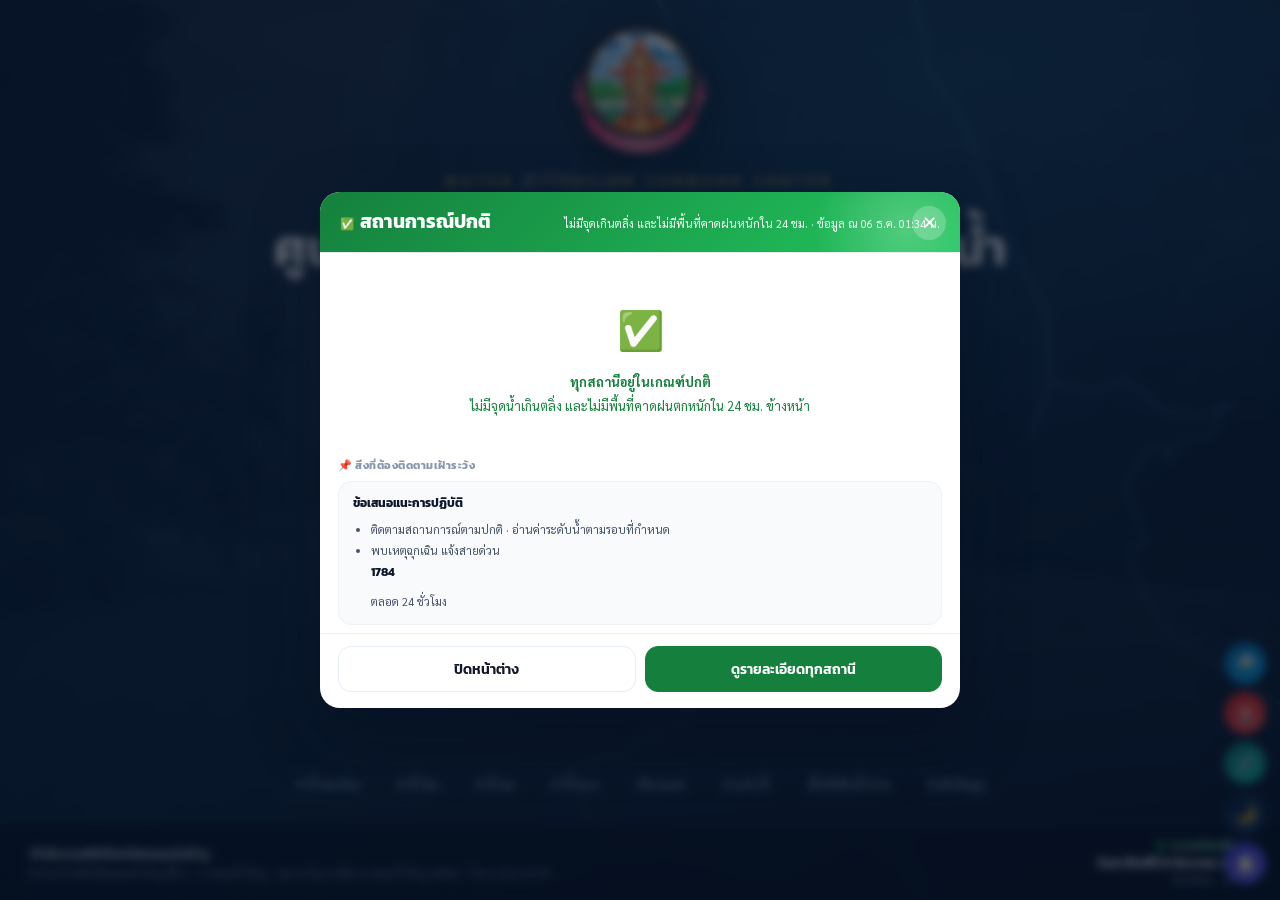
==== commit 988935a7: "Add files via upload" ====
--- a/index.html
+++ b/index.html
@@ -1,1539 +1,262 @@
 <!DOCTYPE html><html lang="th"><head>
-<meta charset="UTF-8">
-<meta name="viewport" content="width=device-width,initial-scale=1,viewport-fit=cover">
-<meta name="theme-color" content="#0a1e3c">
-<title>บันทึกข้อมูลสถานการณ์น้ำ · จ.หนองบัวลำภู</title>
-<link rel="manifest" href="manifest.json">
+<meta charset="UTF-8"><meta name="viewport" content="width=device-width,initial-scale=1">
+<title>ศูนย์บัญชาการข้อมูลสถานการณ์น้ำ จังหวัดหนองบัวลำภู</title>
 <link rel="icon" type="image/png" sizes="32x32" href="favicon-32.png">
 <link rel="icon" type="image/png" sizes="64x64" href="favicon-64.png">
 <link rel="icon" type="image/x-icon" href="favicon.ico">
 <link rel="apple-touch-icon" sizes="180x180" href="apple-touch-icon.png">
-<link rel="preconnect" href="https://fonts.googleapis.com">
-<link rel="preconnect" href="https://fonts.gstatic.com" crossorigin>
-<link href="https://fonts.googleapis.com/css2?family=Sarabun:wght@400;500;600;700&family=Kanit:wght@400;500;600;700;800&display=swap" rel="stylesheet">
-<script src="config.js"></script>
+<meta name="theme-color" content="#0a1e3c">
+<meta name="description" content="แดชบอร์ดติดตามสถานการณ์น้ำ ระดับน้ำ ฝน อ่างเก็บน้ำ และประตูระบายน้ำ จังหวัดหนองบัวลำภู แบบเรียลไทม์">
+<link rel="manifest" href="manifest.json">
+<meta name="mobile-web-app-capable" content="yes">
+<meta name="apple-mobile-web-app-capable" content="yes">
+<meta name="apple-mobile-web-app-status-bar-style" content="black-translucent">
+<meta name="apple-mobile-web-app-title" content="น้ำหนองบัวลำภู">
+<meta property="og:type" content="website">
+<meta property="og:site_name" content="ศูนย์บัญชาการข้อมูลสถานการณ์น้ำ จ.หนองบัวลำภู">
+<meta property="og:title" content="ศูนย์บัญชาการข้อมูลสถานการณ์น้ำ จังหวัดหนองบัวลำภู">
+<meta property="og:description" content="ติดตามระดับน้ำ ฝน อ่างเก็บน้ำ ประตูระบายน้ำ แบบเรียลไทม์">
+<meta property="og:image" content="https://nsonongbualamphutc-debug.github.io/NongBuaLamPhu-Water-Level-Monitoring-V.2/apple-touch-icon.png">
+<meta property="og:url" content="https://nsonongbualamphutc-debug.github.io/NongBuaLamPhu-Water-Level-Monitoring-V.2/">
+<meta property="og:locale" content="th_TH">
+<meta name="twitter:card" content="summary">
+
+<link rel="stylesheet" href="ds.css?v=50">
+<link rel="stylesheet" href="mobile.css?v=4">
+<link href="https://fonts.googleapis.com/css2?family=Kanit:wght@200;300;400;500;600;700;800&family=Sarabun:wght@400;500;600;700&display=swap" rel="stylesheet">
 <style>
-:root{
-  --navy:#0a1e3c; --navy2:#14315c; --ink:#0f172a; --muted:#64748b; --faint:#94a3b8;
-  --line:#e2e8f0; --bg:#eef2f7; --card:#ffffff;
-  --ok:#16a34a; --warn:#f59e0b; --crit:#dc2626; --info:#0891b2; --gold:#c9a24b;
-  --disp:'Kanit',sans-serif; --body:'Sarabun',system-ui,sans-serif;
-  --r:16px; --sh:0 2px 10px rgba(15,40,80,.06); --sh2:0 14px 34px rgba(15,40,80,.16);
-  --tap:48px;
+html,body{height:100%;overflow:hidden}
+body{font-family:'Sarabun',system-ui,sans-serif;background:#06152c;color:#fff}
+.cover{position:relative;height:100vh;width:100%;overflow:hidden;display:flex;flex-direction:column}
+/* ── ชั้นพื้นหลัง ── */
+.bg{position:absolute;inset:0;z-index:0;background-size:cover;background-position:center;opacity:0;transition:opacity 1.1s;
+     filter:saturate(.85) contrast(1.05)}
+.bg.on{opacity:.62}
+/* ชั้นสีคลุมภาพเคลื่อนไหว — ให้ภาพจมอยู่ข้างหลัง เกิดมิติ */
+.tint{position:absolute;inset:0;z-index:1;pointer-events:none;background:
+  radial-gradient(1100px 620px at 76% 8%,rgba(56,189,248,.20),transparent 62%),
+  radial-gradient(900px 560px at 10% 96%,rgba(14,116,144,.28),transparent 64%),
+  linear-gradient(168deg,rgba(10,30,60,.80) 0%,rgba(13,42,82,.62) 42%,rgba(6,21,44,.86) 100%)}
+.bgfall{position:absolute;inset:0;z-index:0;background:
+   radial-gradient(1200px 700px at 78% -10%,rgba(56,189,248,.28),transparent 60%),
+   radial-gradient(900px 600px at 12% 110%,rgba(14,116,144,.35),transparent 62%),
+   linear-gradient(160deg,#0a1e3c 0%,#0d2a52 45%,#08203f 100%)}
+.veil{position:absolute;inset:0;z-index:2;pointer-events:none;background:linear-gradient(180deg,rgba(6,18,38,.30),rgba(6,18,38,.44) 58%,rgba(6,18,38,.72))}
+.grid{position:absolute;inset:0;z-index:1;pointer-events:none;opacity:.13;
+  background-image:linear-gradient(rgba(125,211,252,.35) 1px,transparent 1px),linear-gradient(90deg,rgba(125,211,252,.35) 1px,transparent 1px);
+  background-size:64px 64px;mask-image:radial-gradient(circle at 50% 45%,#000 35%,transparent 78%)}
+/* แผนที่จังหวัดเป็นลายน้ำ */
+.mapwm{position:absolute;right:-4%;top:50%;transform:translateY(-50%);height:118%;z-index:2;opacity:.22;pointer-events:none;filter:drop-shadow(0 0 22px rgba(56,189,248,.35))}
+.mapwm path{fill:none;stroke:#7dd3fc;stroke-width:5;stroke-linejoin:round}
+.mapwm .fillp{fill:rgba(56,189,248,.10);stroke:none}
+/* คลื่นล่าง */
+
+/* ── เนื้อหา ── */
+.inner{position:relative;z-index:5;flex:1;min-height:0;display:flex;flex-direction:column;align-items:center;justify-content:center;text-align:center;padding:24px 28px}
+.seal{width:132px;height:132px;object-fit:contain;filter:drop-shadow(0 10px 26px rgba(0,0,0,.55));animation:rise .9s cubic-bezier(.2,.7,.3,1) both}
+.kick{margin-top:16px;font-family:'Kanit';font-size:12px;font-weight:600;letter-spacing:6px;color:#c9a24b;text-transform:uppercase;animation:rise .9s .08s cubic-bezier(.2,.7,.3,1) both}
+.rule{width:110px;height:2px;margin:12px auto 14px;background:linear-gradient(90deg,transparent,#c9a24b,transparent);animation:rise .9s .12s cubic-bezier(.2,.7,.3,1) both}
+h1{font-family:'Kanit';font-weight:600;font-size:clamp(26px,4.4vw,50px);line-height:1.18;letter-spacing:.5px;animation:rise .9s .16s cubic-bezier(.2,.7,.3,1) both}
+h1 b{display:block;font-weight:800;background:linear-gradient(92deg,#fff 15%,#bfe3ff 55%,#7dd3fc 95%);-webkit-background-clip:text;background-clip:text;-webkit-text-fill-color:transparent}
+.sub{margin-top:12px;font-size:clamp(13px,1.5vw,17px);color:#c9d8ee;animation:rise .9s .22s cubic-bezier(.2,.7,.3,1) both}
+.sub b{font-family:'Kanit';font-weight:500;color:#fff}
+.en{margin-top:5px;font-size:11px;letter-spacing:3px;color:#7f9bc0;text-transform:uppercase;animation:rise .9s .26s cubic-bezier(.2,.7,.3,1) both}
+/* แถบสรุป */
+.stats{display:flex;gap:10px;margin-top:26px;flex-wrap:wrap;justify-content:center;animation:rise .9s .3s cubic-bezier(.2,.7,.3,1) both}
+.st{background:rgba(255,255,255,.07);border:1px solid rgba(255,255,255,.15);border-radius:14px;padding:11px 18px;min-width:104px;backdrop-filter:blur(7px)}
+.st .n{font-family:'Kanit';font-weight:800;font-size:23px;line-height:1;color:#fff}
+.st .n small{font-size:11px;font-weight:600;color:#9fc4e8}
+.st .l{font-size:10.5px;color:#9fb6d4;margin-top:4px}
+/* ปุ่ม */
+.acts{display:flex;gap:11px;margin-top:28px;flex-wrap:wrap;justify-content:center;animation:rise .9s .36s cubic-bezier(.2,.7,.3,1) both}
+.b{display:inline-flex;align-items:center;gap:9px;font-family:'Kanit';font-weight:600;font-size:14.5px;padding:13px 26px;border-radius:13px;text-decoration:none;transition:.18s;border:1px solid transparent}
+.b svg{width:17px;height:17px}
+.b.p{background:linear-gradient(135deg,#e9b949,#c9a24b);color:#0a1e3c;box-shadow:0 12px 28px rgba(201,162,75,.34)}
+.b.p:hover{transform:translateY(-3px);box-shadow:0 16px 34px rgba(201,162,75,.44)}
+.b.s{background:rgba(255,255,255,.09);color:#fff;border-color:rgba(255,255,255,.24);backdrop-filter:blur(7px)}
+.b.s:hover{background:rgba(255,255,255,.17);transform:translateY(-3px)}
+/* ทางลัด */
+.quick{display:flex;gap:7px;margin-top:20px;flex-wrap:wrap;justify-content:center;animation:rise .9s .42s cubic-bezier(.2,.7,.3,1) both}
+.q{font-size:11.5px;color:#a9c3e0;text-decoration:none;padding:6px 13px;border-radius:99px;border:1px solid rgba(255,255,255,.13);transition:.15s}
+.q:hover{background:rgba(255,255,255,.11);color:#fff;border-color:rgba(255,255,255,.3)}
+/* ท้ายปก */
+.foot{position:relative;z-index:5;flex:0 0 auto;display:flex;align-items:center;justify-content:space-between;gap:14px;
+  padding:13px 30px;border-top:1px solid rgba(255,255,255,.11);background:rgba(4,13,28,.5);backdrop-filter:blur(9px);flex-wrap:wrap}
+.foot .org{font-family:'Kanit';font-weight:500;font-size:12.5px;color:#dbe8f8}
+.foot .addr{font-size:10.5px;color:#88a2c2;margin-top:2px;line-height:1.45}
+.foot .when{text-align:right;font-size:11px;color:#a9c3e0}
+.foot .when b{font-family:'Kanit';font-weight:600;color:#fff;display:block;font-size:13px}
+.live{display:inline-flex;align-items:center;gap:6px;font-family:'Kanit';font-weight:600;font-size:11px;color:#86efac}
+.live .d{width:7px;height:7px;border-radius:50%;background:#22c55e;animation:pulse 1.9s infinite}
+@keyframes pulse{0%{box-shadow:0 0 0 0 rgba(34,197,94,.6)}70%{box-shadow:0 0 0 8px transparent}100%{box-shadow:0 0 0 0 transparent}}
+@keyframes rise{from{opacity:0;transform:translateY(18px)}to{opacity:1;transform:none}}
+@media(max-width:720px){.seal{width:96px;height:96px}.stats{gap:7px}.st{min-width:88px;padding:9px 13px}.foot{justify-content:center;text-align:center}.foot .when{text-align:center}}
+@media(max-height:620px){.seal{width:88px;height:88px}.stats{margin-top:16px}.acts{margin-top:18px}.quick{display:none}}
+
+@media(max-width:520px){
+  .seal{width:78px;height:78px}
+  .kick{font-size:10px;letter-spacing:3px;margin-top:12px}
+  h1{font-size:22px}
+  .sub{font-size:12px}
+  .en{font-size:9.5px;letter-spacing:2px}
+  .st{min-width:0;flex:1 1 44%;padding:8px 10px}
+  .st .n{font-size:17px}
+  .st .l{font-size:9px}
+  .b{font-size:13px;padding:11px 18px;flex:1 1 100%;justify-content:center}
+  .quick{gap:5px}.q{font-size:10.5px;padding:5px 10px}
+  .foot{padding:11px 14px;font-size:11px}
+  .foot .addr{font-size:9.5px}
+  
 }
-*{box-sizing:border-box;-webkit-tap-highlight-color:transparent}
-html,body{margin:0;padding:0}
-body{font-family:var(--body);background:var(--bg);color:var(--ink);font-size:15px;line-height:1.55;
-  padding-bottom:env(safe-area-inset-bottom)}
-button,input,select,textarea{font-family:inherit;font-size:inherit;color:inherit}
-button{cursor:pointer;border:0;background:none}
-.hide{display:none !important}
-.sr{position:absolute;width:1px;height:1px;overflow:hidden;clip:rect(0 0 0 0)}
-
-
-/* ═══════ เมนูไปหน้าอื่น ═══════ */
-a.logo{text-decoration:none;color:#fff}
-.navsheet{position:fixed;inset:0;z-index:150;background:rgba(8,20,38,.5);backdrop-filter:blur(3px);
-  display:none;align-items:flex-start;justify-content:center;padding:64px 14px 20px;overflow:auto}
-.navsheet.on{display:flex;animation:fade .2s}
-.navbox{background:#fff;border-radius:18px;width:100%;max-width:420px;overflow:hidden;box-shadow:var(--sh2)}
-.navbox h4{margin:0;padding:14px 16px;font-family:var(--disp);font-size:13px;color:var(--navy);
-  border-bottom:1px solid var(--line);display:flex;align-items:center;gap:8px}
-.navbox h4 button{margin-left:auto;width:30px;height:30px;border-radius:50%;background:var(--bg);color:var(--muted)}
-.navbox a{display:flex;align-items:center;gap:11px;padding:12px 16px;text-decoration:none;color:var(--ink);
-  border-bottom:1px solid var(--line);font-size:14px;transition:background .15s}
-.navbox a:last-child{border-bottom:0}
-.navbox a:active{background:var(--bg)}
-.navbox a .i{font-size:18px;width:24px;text-align:center}
-.navbox a .l{flex:1;min-width:0}
-.navbox a .l b{display:block;font-family:var(--disp);font-weight:600;font-size:13.5px;line-height:1.25}
-.navbox a .l span{display:block;font-size:10px;color:var(--faint);letter-spacing:.3px}
-.navbox a.cur{background:linear-gradient(90deg,#eff6ff,#fff)}
-.navbox a.cur .l b{color:var(--navy)}
-
-/* ═══════ โหมดกรอกคนเดียว (Sub-admin) ═══════ */
-.sabar{background:#fff;border:1px dashed #cbd5e1;border-radius:14px;padding:11px 13px;margin-bottom:11px}
-.sabar>button.tg{width:100%;display:flex;align-items:center;gap:9px;font-family:var(--disp);font-weight:600;
-  font-size:12.5px;color:var(--navy);text-align:left}
-.sabar>button.tg .c{margin-left:auto;color:var(--muted);transition:.2s}
-.sabar.open>button.tg .c{transform:rotate(180deg)}
-.sapick{display:none;gap:7px;margin-top:11px;flex-wrap:wrap}
-.sabar.open .sapick{display:flex}
-.sapick button{flex:1 1 auto;min-width:112px;height:42px;border-radius:11px;color:#fff;font-family:var(--disp);
-  font-weight:600;font-size:12px;display:inline-flex;align-items:center;justify-content:center;gap:6px}
-.saon{background:linear-gradient(135deg,#fef3c7,#fde68a);border:1px solid #f59e0b;border-radius:14px;
-  padding:12px 14px;margin-bottom:11px;display:flex;align-items:center;gap:12px}
-.saon .ic{font-size:24px}
-.saon .tx{flex:1;min-width:0}
-.saon .tx b{display:block;font-family:var(--disp);font-weight:700;font-size:13.5px;color:#92400e}
-.saon .tx span{display:block;font-size:11.5px;color:#78350f;line-height:1.45;margin-top:1px}
-.saon button{height:34px;padding:0 12px;border-radius:99px;background:#92400e;color:#fff;
-  font-family:var(--disp);font-size:11.5px;font-weight:600;white-space:nowrap}
-
-/* ช่องพิมพ์ PIN */
-.pintype{position:relative;max-width:300px;margin:0 auto 14px}
-.pintype input{width:100%;height:52px;border-radius:14px;border:1px solid var(--line);background:#fff;
-  padding:0 46px 0 16px;font-family:var(--disp);font-size:19px;font-weight:700;letter-spacing:5px;
-  text-align:center;box-shadow:var(--sh)}
-.pintype input:focus{outline:none;border-color:var(--navy);box-shadow:0 0 0 3px rgba(10,30,60,.09)}
-.pintype .eye{position:absolute;right:7px;top:50%;transform:translateY(-50%);width:38px;height:38px;
-  border-radius:50%;font-size:16px;color:var(--muted)}
-/* ═══════ TOP BAR ═══════ */
-.top{position:sticky;top:0;z-index:60;background:linear-gradient(120deg,var(--navy),var(--navy2));
-  color:#fff;padding:calc(9px + env(safe-area-inset-top)) 14px 9px;display:flex;align-items:center;gap:10px;
-  box-shadow:0 3px 16px rgba(10,30,60,.28)}
-.top .logo{width:34px;height:34px;border-radius:9px;background:rgba(255,255,255,.14);display:flex;
-  align-items:center;justify-content:center;font-size:18px;flex:0 0 34px}
-.top .tt{flex:1;min-width:0}
-.top .tt b{display:block;font-family:var(--disp);font-weight:600;font-size:14px;line-height:1.2;
-  white-space:nowrap;overflow:hidden;text-overflow:ellipsis}
-.top .tt span{display:block;font-size:9.5px;opacity:.72;letter-spacing:.4px;text-transform:uppercase}
-.tbtn{height:34px;min-width:34px;padding:0 11px;border-radius:99px;background:rgba(255,255,255,.13);
-  border:1px solid rgba(255,255,255,.2);color:#fff;font-family:var(--disp);font-weight:600;font-size:12px;
-  display:inline-flex;align-items:center;gap:5px;transition:background .18s}
-.tbtn:active{background:rgba(255,255,255,.3)}
-.netpill{height:30px;padding:0 10px;border-radius:99px;font-family:var(--disp);font-size:11px;font-weight:700;
-  display:none;align-items:center;gap:5px;background:#fff;color:var(--navy)}
-.netpill.on{display:inline-flex}
-.netpill.off{background:#fecaca;color:#7f1d1d}
-.netpill.q{background:#fde68a;color:#78350f}
-
-/* ═══════ LAYOUT ═══════ */
-.wrap{max-width:1080px;margin:0 auto;padding:14px 13px 26px}
-.screen{display:none;animation:fade .28s ease}
-.screen.on{display:block}
-@keyframes fade{from{opacity:0;transform:translateY(8px)}to{opacity:1;transform:none}}
-.card{background:var(--card);border:1px solid var(--line);border-radius:var(--r);box-shadow:var(--sh)}
-.pad{padding:15px 16px}
-
-/* ═══════ HERO / PROGRESS ═══════ */
-.hero{background:linear-gradient(140deg,#fff,#f5f9ff);border:1px solid var(--line);border-radius:var(--r);
-  box-shadow:var(--sh);padding:15px 16px;display:flex;align-items:center;gap:15px;margin-bottom:13px}
-.hero .ring{flex:0 0 68px;width:68px;height:68px;position:relative}
-.hero .ring text{font-family:var(--disp)}
-.hero .ht{flex:1;min-width:0}
-.hero .ht h1{margin:0;font-family:var(--disp);font-weight:700;font-size:16px;color:var(--navy);line-height:1.25}
-.hero .ht p{margin:3px 0 0;font-size:11.5px;color:var(--muted);line-height:1.45}
-.hero .hb{display:flex;gap:6px;margin-top:8px;flex-wrap:wrap}
-.chipk{font-family:var(--disp);font-size:10px;font-weight:700;padding:3px 9px;border-radius:99px;
-  background:var(--bg);color:var(--muted)}
-.chipk.ok{background:#dcfce7;color:#14532d}
-.chipk.wait{background:#fee2e2;color:#7f1d1d}
-
-/* ═══════ SEARCH + TABS ═══════ */
-.search{position:relative;margin-bottom:11px}
-.search input{width:100%;height:var(--tap);border-radius:99px;border:1px solid var(--line);background:#fff;
-  padding:0 42px 0 40px;font-size:15px;box-shadow:var(--sh)}
-.search input:focus{outline:none;border-color:var(--navy);box-shadow:0 0 0 3px rgba(10,30,60,.09)}
-.search .ic{position:absolute;left:14px;top:50%;transform:translateY(-50%);font-size:15px;opacity:.5}
-.search .clr{position:absolute;right:6px;top:50%;transform:translateY(-50%);width:34px;height:34px;
-  border-radius:50%;color:var(--muted);font-size:17px}
-.tabs{display:flex;flex-wrap:wrap;gap:6px;padding-bottom:3px;margin-bottom:12px}
-.tabs::-webkit-scrollbar{display:none}
-.tab{flex:0 0 auto;height:40px;padding:0 15px;border-radius:99px;background:#fff;border:1px solid var(--line);
-  font-family:var(--disp);font-weight:600;font-size:12.5px;color:var(--muted);display:inline-flex;
-  align-items:center;gap:6px;transition:.18s;white-space:nowrap}
-.tab .n{font-size:10px;background:var(--bg);border-radius:99px;padding:1px 6px;font-weight:700}
-.tab.on{background:var(--navy);color:#fff;border-color:var(--navy);box-shadow:0 4px 12px rgba(10,30,60,.24)}
-.tab.on .n{background:rgba(255,255,255,.2)}
-
-/* ═══════ POINT LIST ═══════ */
-.grp{margin-bottom:16px}
-.grp>h3{margin:0 0 8px;font-family:var(--disp);font-weight:700;font-size:11px;color:var(--gold);
-  letter-spacing:.7px;text-transform:uppercase;display:flex;align-items:center;gap:7px}
-.grp>h3::after{content:'';flex:1;height:1px;background:var(--line)}
-.plist{display:grid;grid-template-columns:repeat(auto-fill,minmax(232px,1fr));gap:9px}
-.pt{position:relative;display:flex;align-items:center;gap:11px;background:#fff;border:1px solid var(--line);
-  border-radius:14px;padding:11px 12px;text-align:left;min-height:var(--tap);box-shadow:var(--sh);
-  transition:transform .18s,box-shadow .18s,border-color .18s;width:100%}
-.pt:active{transform:scale(.985)}
-.pt:hover{border-color:#c7d5e6;box-shadow:0 8px 20px rgba(15,40,80,.12)}
-.pt.done{background:linear-gradient(140deg,#fff,#f0fdf4);border-color:#bbf7d0}
-.pt .av{flex:0 0 38px;height:38px;border-radius:11px;display:flex;align-items:center;justify-content:center;
-  font-size:17px;background:var(--bg)}
-.pt.done .av{background:#dcfce7}
-.pt .pn{flex:1;min-width:0}
-.pt .pn b{display:block;font-family:var(--disp);font-weight:600;font-size:13.5px;color:var(--navy);
-  line-height:1.25;white-space:nowrap;overflow:hidden;text-overflow:ellipsis}
-.pt .pn span{display:block;font-size:10.5px;color:var(--muted);white-space:nowrap;overflow:hidden;
-  text-overflow:ellipsis;margin-top:1px}
-.pt .fav{flex:0 0 30px;height:30px;border-radius:50%;font-size:14px;opacity:.3;transition:.18s}
-.pt .fav.on{opacity:1}
-.pt .tick{position:absolute;top:7px;right:8px;font-size:10px;font-family:var(--disp);font-weight:700;
-  color:#15803d;background:#dcfce7;border-radius:99px;padding:1px 7px}
-.empty{text-align:center;padding:34px 16px;color:var(--faint);font-size:13px}
-.empty .e{font-size:34px;display:block;margin-bottom:8px;opacity:.6}
-
-/* ═══════ PIN SCREEN ═══════ */
-.pinwrap{max-width:400px;margin:14px auto}
-.pinhead{text-align:center;margin-bottom:16px}
-.pinhead .ic{font-size:40px}
-.pinhead h2{margin:6px 0 3px;font-family:var(--disp);font-weight:700;font-size:19px;color:var(--navy)}
-.pinhead p{margin:0;font-size:12.5px;color:var(--muted)}
-.pindots{display:flex;justify-content:center;gap:10px;margin:18px 0}
-.pindots i{width:14px;height:14px;border-radius:50%;background:var(--line);transition:.18s}
-.pindots i.f{background:var(--navy);transform:scale(1.15)}
-.pindots.err i{background:#fca5a5;animation:shake .4s}
-@keyframes shake{0%,100%{transform:translateX(0)}25%{transform:translateX(-7px)}75%{transform:translateX(7px)}}
-.kp{display:grid;grid-template-columns:repeat(3,1fr);gap:9px;max-width:300px;margin:0 auto}
-.kp button{height:58px;border-radius:14px;background:#fff;border:1px solid var(--line);box-shadow:var(--sh);
-  font-family:var(--disp);font-weight:600;font-size:22px;color:var(--navy);transition:.12s}
-.kp button:active{transform:scale(.94);background:var(--bg)}
-.kp button.act{font-size:17px;color:var(--muted)}
-.kp button.go{background:var(--navy);color:#fff;border-color:var(--navy)}
-.pinmsg{text-align:center;margin-top:14px;font-size:12.5px;min-height:20px}
-.pinmsg.err{color:var(--crit);font-weight:600}
-
-/* ═══════ FORM ═══════ */
-.fhead{position:sticky;top:52px;z-index:40;background:#fff;border:1px solid var(--line);border-radius:var(--r);
-  box-shadow:var(--sh);padding:11px 13px;display:flex;align-items:center;gap:10px;margin-bottom:12px}
-.fhead .av{flex:0 0 40px;height:40px;border-radius:12px;background:var(--bg);display:flex;align-items:center;
-  justify-content:center;font-size:19px}
-.fhead .ft{flex:1;min-width:0}
-.fhead .ft b{display:block;font-family:var(--disp);font-weight:700;font-size:14.5px;color:var(--navy);
-  line-height:1.2;white-space:nowrap;overflow:hidden;text-overflow:ellipsis}
-.fhead .ft span{display:block;font-size:10.5px;color:var(--muted);margin-top:1px;white-space:nowrap;
-  overflow:hidden;text-overflow:ellipsis}
-.fhead .x{flex:0 0 auto;height:34px;padding:0 12px;border-radius:99px;background:var(--bg);color:var(--muted);
-  font-family:var(--disp);font-size:11.5px;font-weight:600}
-
-.lastbox{display:flex;align-items:center;gap:11px;background:linear-gradient(135deg,#f8fafc,#eef4fb);
-  border:1px solid var(--line);border-radius:14px;padding:11px 13px;margin-bottom:12px}
-.lastbox .ic{font-size:20px}
-.lastbox .lt{flex:1;min-width:0}
-.lastbox .lt em{font-style:normal;display:block;font-size:10px;color:var(--muted)}
-.lastbox .lt b{font-family:var(--disp);font-weight:700;font-size:16px;color:var(--navy);
-  font-variant-numeric:tabular-nums}
-.lastbox .lt span{display:block;font-size:10px;color:var(--faint);margin-top:1px}
-.lastbox .use{height:34px;padding:0 13px;border-radius:99px;background:var(--navy);color:#fff;
-  font-family:var(--disp);font-size:11.5px;font-weight:600}
-
-.fld{margin-bottom:13px}
-.fld>label{display:block;font-family:var(--disp);font-weight:600;font-size:12px;color:var(--navy);
-  margin-bottom:5px}
-.fld>label .req{color:var(--crit)}
-.fld>label .hint{font-weight:400;color:var(--faint);font-size:10.5px}
-.inp{width:100%;height:var(--tap);border-radius:12px;border:1px solid var(--line);background:#fff;
-  padding:0 13px;font-size:15px;transition:.16s}
-.inp:focus{outline:none;border-color:var(--navy);box-shadow:0 0 0 3px rgba(10,30,60,.08)}
-textarea.inp{height:auto;padding:11px 13px;resize:vertical;min-height:62px}
-.two{display:grid;grid-template-columns:1fr 1fr;gap:10px}
-
-/* ตัวเลขหลัก — ช่องใหญ่พร้อมปุ่มปรับค่า */
-.bignum{background:#fff;border:2px solid var(--line);border-radius:16px;padding:13px 14px;transition:.18s}
-.bignum.ok{border-color:#86efac;background:linear-gradient(140deg,#fff,#f0fdf4)}
-.bignum.warn{border-color:#fcd34d;background:linear-gradient(140deg,#fff,#fffbeb)}
-.bignum.crit{border-color:#fca5a5;background:linear-gradient(140deg,#fff,#fef2f2)}
-.bignum .row{display:flex;align-items:center;gap:9px}
-.bignum input{flex:1;min-width:0;border:0;background:none;font-family:var(--disp);font-weight:800;
-  font-size:32px;letter-spacing:-.6px;font-variant-numeric:tabular-nums;padding:0;width:100%}
-.bignum input:focus{outline:none}
-.bignum input::-webkit-outer-spin-button,.bignum input::-webkit-inner-spin-button{-webkit-appearance:none;margin:0}
-.bignum .u{font-family:var(--disp);font-size:12px;color:var(--muted);white-space:nowrap;font-weight:600}
-.steps{display:flex;gap:6px;margin-top:10px;flex-wrap:wrap}
-.steps button{height:36px;min-width:52px;padding:0 11px;border-radius:99px;background:var(--bg);
-  border:1px solid var(--line);font-family:var(--disp);font-weight:700;font-size:12px;color:var(--navy)}
-.steps button:active{background:#dbe4ef}
-.delta{margin-top:9px;font-size:11.5px;font-family:var(--disp);font-weight:600;display:none}
-.delta.on{display:block}
-
-.banner{display:flex;align-items:flex-start;gap:9px;border-radius:12px;padding:10px 12px;font-size:12.5px;
-  line-height:1.5;margin-top:11px;border:1px solid}
-.banner .d{width:9px;height:9px;border-radius:50%;flex:0 0 9px;margin-top:5px}
-.banner.neutral{background:var(--bg);border-color:var(--line);color:var(--muted)}
-.banner.neutral .d{background:var(--faint)}
-.banner.ok{background:#f0fdf4;border-color:#bbf7d0;color:#14532d}
-.banner.ok .d{background:var(--ok)}
-.banner.warn{background:#fffbeb;border-color:#fde68a;color:#78350f}
-.banner.warn .d{background:var(--warn)}
-.banner.crit{background:#fef2f2;border-color:#fecaca;color:#7f1d1d}
-.banner.crit .d{background:var(--crit)}
-.banner.info{background:#ecfeff;border-color:#a5f3fc;color:#155e75}
-.banner.info .d{background:var(--info)}
-
-details.more{border:1px solid var(--line);border-radius:14px;background:#fff;overflow:hidden;margin-bottom:12px}
-details.more>summary{list-style:none;cursor:pointer;padding:13px 14px;font-family:var(--disp);font-weight:600;
-  font-size:12.5px;color:var(--navy);display:flex;align-items:center;gap:8px}
-details.more>summary::-webkit-details-marker{display:none}
-details.more>summary::after{content:'▾';margin-left:auto;color:var(--muted);transition:.2s}
-details.more[open]>summary::after{transform:rotate(180deg)}
-details.more .inner{padding:0 14px 14px}
-
-.savebar{position:sticky;bottom:0;z-index:45;padding:11px 0 calc(11px + env(safe-area-inset-bottom));
-  background:linear-gradient(180deg,rgba(238,242,247,0),var(--bg) 34%)}
-.btn{width:100%;height:52px;border-radius:14px;font-family:var(--disp);font-weight:700;font-size:15px;
-  display:flex;align-items:center;justify-content:center;gap:8px;transition:.16s}
-.btn-pri{background:linear-gradient(120deg,var(--navy),var(--navy2));color:#fff;box-shadow:0 8px 22px rgba(10,30,60,.3)}
-.btn-pri:active{transform:translateY(1px)}
-.btn-pri:disabled{opacity:.55;box-shadow:none}
-.btn-gh{background:#fff;border:1px solid var(--line);color:var(--navy)}
-.spin{width:15px;height:15px;border:2.5px solid rgba(255,255,255,.35);border-top-color:#fff;border-radius:50%;
-  animation:sp .7s linear infinite;display:inline-block}
-@keyframes sp{to{transform:rotate(360deg)}}
-
-/* ═══════ HISTORY ═══════ */
-.hist{margin-top:14px}
-.hist .hh{display:flex;align-items:center;gap:8px;margin-bottom:9px}
-.hist .hh h3{margin:0;font-family:var(--disp);font-weight:700;font-size:13px;color:var(--navy)}
-.hist .hh .n{margin-left:auto;font-size:10.5px;color:var(--muted);font-family:var(--disp);font-weight:600}
-.spark{width:100%;height:88px;display:block;background:#fff;border:1px solid var(--line);border-radius:12px}
-.hrow{display:flex;align-items:center;gap:10px;padding:9px 12px;border-bottom:1px solid var(--line);font-size:12.5px}
-.hrow:last-child{border-bottom:0}
-.hrow .dt{flex:0 0 auto;font-family:var(--disp);font-size:11px;color:var(--muted);min-width:78px}
-.hrow .vv{font-family:var(--disp);font-weight:700;font-variant-numeric:tabular-nums}
-.hrow .rc{margin-left:auto;font-size:10.5px;color:var(--faint);white-space:nowrap;overflow:hidden;
-  text-overflow:ellipsis;max-width:38%}
-
-/* ═══════ TOAST ═══════ */
-.toast{position:fixed;left:50%;bottom:22px;transform:translate(-50%,140%);z-index:200;max-width:calc(100% - 26px);
-  background:var(--navy);color:#fff;border-radius:14px;padding:12px 16px;font-size:13px;line-height:1.5;
-  box-shadow:var(--sh2);transition:transform .34s cubic-bezier(.2,.8,.3,1);text-align:center}
-.toast.on{transform:translate(-50%,0)}
-.toast.ok{background:#14532d}
-.toast.err{background:#7f1d1d}
-
-/* ═══════ QUEUE / ADMIN ═══════ */
-.qrow{display:flex;align-items:center;gap:10px;padding:11px 13px;border-bottom:1px solid var(--line)}
-.qrow:last-child{border-bottom:0}
-.qrow .qi{flex:1;min-width:0}
-.qrow .qi b{display:block;font-family:var(--disp);font-size:12.5px;font-weight:600}
-.qrow .qi span{display:block;font-size:10.5px;color:var(--muted)}
-.qrow .del{width:34px;height:34px;border-radius:9px;background:#fef2f2;color:var(--crit);font-size:15px}
-.arow{display:grid;grid-template-columns:1fr 116px 96px 74px;gap:8px;align-items:center;padding:9px 0;
-  border-bottom:1px solid var(--line)}
-.arow .an{min-width:0}
-.arow .an b{display:block;font-family:var(--disp);font-size:12.5px;font-weight:600;white-space:nowrap;
-  overflow:hidden;text-overflow:ellipsis}
-.arow .an span{font-size:10px;color:var(--muted)}
-.arow input{height:38px;border-radius:10px;border:1px solid var(--line);padding:0 9px;font-size:13px;width:100%}
-.arow button{height:38px;border-radius:10px;background:var(--navy);color:#fff;font-family:var(--disp);
-  font-size:11.5px;font-weight:600}
-@media(max-width:640px){
-  .arow{grid-template-columns:1fr 1fr;gap:6px}
-  .arow .an{grid-column:1/-1}
-  .two{grid-template-columns:1fr}
-  .fhead{top:50px}
+@media(max-height:560px) and (orientation:landscape){
+  .seal{width:64px;height:64px}
+  h1{font-size:20px}
+  .stats{margin-top:12px}.acts{margin-top:14px}.quick{display:none}
+  .rule{margin:8px auto 10px}
 }
-</style><link rel="stylesheet" href="mobile.css?v=4">
+@media print{html,body{overflow:visible;height:auto}.cover{height:auto;min-height:96vh}.acts,.quick{display:none}}
+@media(prefers-reduced-motion:reduce){*{animation:none!important;transition:none!important}}
+</style><style>
+/* สำรอง: สไตล์ tooltip ขั้นต่ำ เผื่อ ds.css ยังไม่ถูกอัปโหลด */
+.tipbox{position:fixed;z-index:9999;display:none;max-width:296px;overflow:hidden;pointer-events:none;
+ background:#fff;color:#0f172a;border:1px solid #e4eaf2;border-radius:12px;font-size:10.5px;
+ font-family:'Sarabun',system-ui,sans-serif;box-shadow:0 12px 32px rgba(10,30,60,.22)}
+.tipbox .simple{padding:7px 10px;line-height:1.5}
+.tipbox .tth{font-family:'Kanit',sans-serif;font-weight:600;color:#fff;padding:6px 10px;font-size:11.5px}
+.tipbox .body{display:flex;gap:9px;padding:8px 10px}
+.tipbox .row{display:flex;justify-content:space-between;gap:10px;padding:2px 0;border-bottom:1px dashed #eef2f7}
+.tipbox .row:last-child{border-bottom:0}
+.tipbox .row span{color:#64748b;white-space:nowrap}
+.tipbox .row b{font-family:'Kanit',sans-serif;font-weight:600;text-align:right}
+</style>
+
+
+
+
 </head>
 <body>
-<header class="top">
-  <a class="logo" href="index.html" title="กลับหน้าปกนำเสนอ">💧</a>
-  <div class="tt"><b>บันทึกข้อมูลสถานการณ์น้ำ</b><span>Nong Bua Lam Phu · Water Data Entry</span></div>
-  <span id="netpill" class="netpill" onclick="showScreen('scr-queue')"></span>
-  <button class="tbtn" onclick="toggleNav()" title="ไปยังหน้าอื่น">☰</button>
-  <button class="tbtn" id="btnAdmin" onclick="openAdmin()" title="ผู้ดูแลระบบ">🔐</button>
-</header>
-
-<div class="navsheet" id="navSheet" onclick="if(event.target===this)toggleNav()">
-  <div class="navbox">
-    <h4>🧭 ไปยังหน้าอื่น <button onclick="toggleNav()">✕</button></h4>
-    <a href="index.html"><span class="i">🏠</span><span class="l"><b>หน้าปกนำเสนอ</b><span>COVER</span></span></a>
-    <a href="dashboard.html"><span class="i">📊</span><span class="l"><b>ภาพรวมสถานการณ์</b><span>EXECUTIVE SUMMARY</span></span></a>
-    <a href="daily_briefing.html"><span class="i">📄</span><span class="l"><b>รายงานประจำวัน</b><span>DAILY BRIEFING</span></span></a>
-    <a href="rivers.html"><span class="i">🗂️</span><span class="l"><b>ภาพรวมทุกลำน้ำ</b><span>ALL RIVERS</span></span></a>
-    <a href="paneang.html"><span class="i">🌊</span><span class="l"><b>ลำน้ำพะเนียง</b><span>PHANEANG</span></span></a>
-    <a href="mong.html"><span class="i">🌊</span><span class="l"><b>ลำน้ำโมง</b><span>MONG</span></span></a>
-    <a href="mo.html"><span class="i">🌊</span><span class="l"><b>ลำน้ำมอ</b><span>MO</span></span></a>
-    <a href="phuay.html"><span class="i">🌊</span><span class="l"><b>ลำน้ำพวย</b><span>PHUAY</span></span></a>
-    <a href="rainfall.html"><span class="i">🌧️</span><span class="l"><b>ปริมาณฝน</b><span>RAINFALL</span></span></a>
-    <a href="reservoir.html"><span class="i">🏞️</span><span class="l"><b>อ่างเก็บน้ำ</b><span>RESERVOIR</span></span></a>
-    <a href="thresholds.html"><span class="i">⚙️</span><span class="l"><b>ตั้งค่าเกณฑ์</b><span>THRESHOLDS · แอดมิน</span></span></a>
-    <a href="flood_risk.html"><span class="i">🌊</span><span class="l"><b>พื้นที่เสี่ยงน้ำท่วม</b><span>FLOOD RISK AREA</span></span></a>
-    <a href="input.html" class="cur"><span class="i">✍️</span><span class="l"><b>บันทึกข้อมูล</b><span>DATA INPUT · หน้านี้</span></span></a>
+<div class="cover">
+  <div class="bgfall"></div>
+  <div class="bg" id="bg"></div>
+  <div class="tint"></div>
+  <div class="grid"></div>
+  <svg class="mapwm" viewBox="0 0 1000 1306" xmlns="http://www.w3.org/2000/svg" aria-hidden="true">
+    <path class="fillp" d="M 374.4,1147.3 L 370.6,1155.6 L 359.2,1149.2 L 349.8,1156.4 L 332.0,1180.7 L 315.2,1174.6 L 292.3,1181.0 L 281.7,1161.2 L 268.8,1170.7 L 250.1,1161.3 L 246.3,1147.6 L 229.6,1154.4 L 200.5,1147.9 L 172.9,1124.5 L 161.5,1133.9 L 165.2,1146.5 L 139.1,1135.9 L 123.3,1142.2 L 117.2,1126.8 L 87.9,1110.2 L 65.2,1048.0 L 106.4,1026.8 L 125.4,1030.8 L 150.7,1007.2 L 202.7,989.2 L 217.7,960.5 L 243.0,937.3 L 202.4,917.8 L 190.8,893.4 L 177.6,888.4 L 168.8,876.4 L 174.2,857.8 L 153.8,817.3 L 55.3,787.9 L 45.8,775.5 L 51.8,755.1 L 86.8,739.3 L 68.7,727.1 L 65.4,700.3 L 47.3,686.0 L 62.2,682.2 L 76.4,659.0 L 80.8,673.1 L 113.6,685.7 L 140.0,731.8 L 166.0,717.0 L 145.3,673.3 L 143.7,636.3 L 122.3,606.9 L 98.1,614.7 L 65.2,587.2 L 60.7,572.2 L 43.4,574.5 L 46.3,564.1 L 26.1,551.2 L 2.2,511.5 L 11.1,494.7 L 36.2,496.7 L 51.9,485.7 L 41.4,455.5 L 48.0,438.6 L 0.4,379.8 L 12.3,373.1 L 0.0,339.8 L 10.6,315.5 L 68.9,316.4 L 97.2,329.9 L 154.1,308.7 L 207.2,268.5 L 203.5,243.8 L 216.1,243.6 L 223.6,213.6 L 214.2,196.7 L 215.5,171.6 L 189.1,147.0 L 174.5,101.4 L 141.4,63.0 L 172.2,45.8 L 196.4,65.8 L 208.1,61.3 L 231.2,24.6 L 252.8,18.1 L 335.1,26.2 L 376.4,18.6 L 400.3,27.0 L 418.4,16.1 L 449.0,23.9 L 434.9,7.3 L 480.1,0.0 L 492.3,124.6 L 502.3,144.0 L 500.4,178.7 L 552.8,257.7 L 596.8,380.1 L 652.2,488.4 L 653.6,568.1 L 628.8,641.4 L 653.4,570.0 L 710.4,580.9 L 746.5,565.1 L 794.4,605.0 L 843.8,609.6 L 875.4,594.7 L 847.0,636.9 L 816.2,637.2 L 802.0,664.3 L 792.7,647.5 L 773.0,652.6 L 746.9,696.0 L 771.2,759.3 L 771.3,767.6 L 751.7,776.5 L 770.8,832.4 L 804.7,880.0 L 940.6,967.2 L 985.5,985.8 L 1000.0,1022.8 L 920.7,1201.8 L 901.2,1305.8 L 888.9,1304.4 L 796.1,1286.6 L 736.7,1259.3 L 711.4,1254.0 L 700.2,1260.9 L 674.9,1248.8 L 663.2,1276.2 L 627.3,1271.5 L 606.0,1244.7 L 585.7,1249.5 L 566.2,1239.6 L 565.5,1249.3 L 542.0,1240.8 L 526.7,1220.9 L 520.8,1239.8 L 509.0,1230.1 L 511.0,1211.1 L 487.4,1197.6 L 499.5,1194.6 L 497.5,1185.1 L 477.0,1185.3 L 489.3,1167.5 L 469.8,1166.7 L 456.7,1153.0 L 464.2,1143.4 L 440.4,1142.1 L 448.3,1133.8 L 388.6,1128.2 L 381.0,1151.2 L 374.4,1147.3 Z"/><path d="M 374.4,1147.3 L 370.6,1155.6 L 359.2,1149.2 L 349.8,1156.4 L 332.0,1180.7 L 315.2,1174.6 L 292.3,1181.0 L 281.7,1161.2 L 268.8,1170.7 L 250.1,1161.3 L 246.3,1147.6 L 229.6,1154.4 L 200.5,1147.9 L 172.9,1124.5 L 161.5,1133.9 L 165.2,1146.5 L 139.1,1135.9 L 123.3,1142.2 L 117.2,1126.8 L 87.9,1110.2 L 65.2,1048.0 L 106.4,1026.8 L 125.4,1030.8 L 150.7,1007.2 L 202.7,989.2 L 217.7,960.5 L 243.0,937.3 L 202.4,917.8 L 190.8,893.4 L 177.6,888.4 L 168.8,876.4 L 174.2,857.8 L 153.8,817.3 L 55.3,787.9 L 45.8,775.5 L 51.8,755.1 L 86.8,739.3 L 68.7,727.1 L 65.4,700.3 L 47.3,686.0 L 62.2,682.2 L 76.4,659.0 L 80.8,673.1 L 113.6,685.7 L 140.0,731.8 L 166.0,717.0 L 145.3,673.3 L 143.7,636.3 L 122.3,606.9 L 98.1,614.7 L 65.2,587.2 L 60.7,572.2 L 43.4,574.5 L 46.3,564.1 L 26.1,551.2 L 2.2,511.5 L 11.1,494.7 L 36.2,496.7 L 51.9,485.7 L 41.4,455.5 L 48.0,438.6 L 0.4,379.8 L 12.3,373.1 L 0.0,339.8 L 10.6,315.5 L 68.9,316.4 L 97.2,329.9 L 154.1,308.7 L 207.2,268.5 L 203.5,243.8 L 216.1,243.6 L 223.6,213.6 L 214.2,196.7 L 215.5,171.6 L 189.1,147.0 L 174.5,101.4 L 141.4,63.0 L 172.2,45.8 L 196.4,65.8 L 208.1,61.3 L 231.2,24.6 L 252.8,18.1 L 335.1,26.2 L 376.4,18.6 L 400.3,27.0 L 418.4,16.1 L 449.0,23.9 L 434.9,7.3 L 480.1,0.0 L 492.3,124.6 L 502.3,144.0 L 500.4,178.7 L 552.8,257.7 L 596.8,380.1 L 652.2,488.4 L 653.6,568.1 L 628.8,641.4 L 653.4,570.0 L 710.4,580.9 L 746.5,565.1 L 794.4,605.0 L 843.8,609.6 L 875.4,594.7 L 847.0,636.9 L 816.2,637.2 L 802.0,664.3 L 792.7,647.5 L 773.0,652.6 L 746.9,696.0 L 771.2,759.3 L 771.3,767.6 L 751.7,776.5 L 770.8,832.4 L 804.7,880.0 L 940.6,967.2 L 985.5,985.8 L 1000.0,1022.8 L 920.7,1201.8 L 901.2,1305.8 L 888.9,1304.4 L 796.1,1286.6 L 736.7,1259.3 L 711.4,1254.0 L 700.2,1260.9 L 674.9,1248.8 L 663.2,1276.2 L 627.3,1271.5 L 606.0,1244.7 L 585.7,1249.5 L 566.2,1239.6 L 565.5,1249.3 L 542.0,1240.8 L 526.7,1220.9 L 520.8,1239.8 L 509.0,1230.1 L 511.0,1211.1 L 487.4,1197.6 L 499.5,1194.6 L 497.5,1185.1 L 477.0,1185.3 L 489.3,1167.5 L 469.8,1166.7 L 456.7,1153.0 L 464.2,1143.4 L 440.4,1142.1 L 448.3,1133.8 L 388.6,1128.2 L 381.0,1151.2 L 374.4,1147.3 Z"/>
+  </svg>
+  <div class="veil"></div>
+
+  <div class="inner">
+    <img class="seal" src="logo-nbp-lg.png" alt="ตราสัญลักษณ์จังหวัดหนองบัวลำภู">
+    <div class="kick">Water Situation Command Center</div>
+    <div class="rule"></div>
+    <h1>ศูนย์บัญชาการข้อมูลสถานการณ์น้ำ<b>จังหวัดหนองบัวลำภู</b></h1>
+    <div class="sub">ระบบติดตามและเฝ้าระวังสถานการณ์น้ำ เพื่อการบริหารและตัดสินใจ</div>
+
+    <div class="stats">
+      <div class="st" data-tip="จุดตรวจวัดระดับน้ำที่เจ้าหน้าที่บันทึกข้อมูลทุกวัน"><div class="n">20<small> จุด</small></div><div class="l">สถานีตรวจวัด</div></div>
+      <div class="st" data-tip="ลำน้ำสายหลักที่ติดตาม: พะเนียง · โมง · มอ · พวย"><div class="n">4<small> สาย</small></div><div class="l">ลำน้ำหลัก</div></div>
+      <div class="st" data-tip="อ่างเก็บน้ำขนาดกลางและเล็ก ความจุรวม 31.56 ล้าน ลบ.ม."><div class="n">15<small> แห่ง</small></div><div class="l">อ่างเก็บน้ำ</div></div>
+      <div class="st" data-tip="ประตูระบายน้ำของกรมชลประทานในลำน้ำพะเนียง"><div class="n">3<small> แห่ง</small></div><div class="l">ประตูระบายน้ำ</div></div>
+      <div class="st" data-tip="ครอบคลุมทุกอำเภอและทุกตำบลของจังหวัด"><div class="n">6<small>/59</small></div><div class="l">อำเภอ / ตำบล</div></div>
+    </div>
+
+    <div class="acts">
+      <a class="b p" href="dashboard.html"><svg viewBox="0 0 24 24" fill="none" stroke="currentColor" stroke-width="2" stroke-linecap="round" stroke-linejoin="round"><path d="M3 3h7v7H3zM14 3h7v7h-7zM14 14h7v7h-7zM3 14h7v7H3z"/></svg>เข้าสู่แดชบอร์ด</a><a class="b p" href="rivers.html"><svg viewBox="0 0 24 24" fill="none" stroke="currentColor" stroke-width="2" stroke-linecap="round" stroke-linejoin="round"><path d="M3 3h7v7H3zM14 3h7v7h-7zM14 14h7v7h-7zM3 14h7v7H3z"/></svg>ภาพรวมทุกลำน้ำ</a>
+      <a class="b s" href="daily_briefing.html"><svg viewBox="0 0 24 24" fill="none" stroke="currentColor" stroke-width="2" stroke-linecap="round" stroke-linejoin="round"><path d="M14 2H6a2 2 0 0 0-2 2v16a2 2 0 0 0 2 2h12a2 2 0 0 0 2-2V8z"/><path d="M14 2v6h6M8 13h8M8 17h8"/></svg>รายงานประจำวัน</a>
+    </div>
+
+    <div class="quick">
+      <a class="q" href="paneang.html">ลำน้ำพะเนียง</a><a class="q" href="mong.html">ลำน้ำโมง</a>
+      <a class="q" href="mo.html">ลำน้ำมอ</a><a class="q" href="phuay.html">ลำน้ำพวย</a>
+      <a class="q" href="rainfall.html">ปริมาณฝน</a><a class="q" href="reservoir.html">อ่างเก็บน้ำ</a><a class="q" href="flood_risk.html">พื้นที่เสี่ยงน้ำท่วม</a>
+      <a class="q" href="input.html">บันทึกข้อมูล</a>
+    </div>
+  </div>
+
+  <div class="foot">
+    <div>
+      <div class="org">สำนักงานสถิติจังหวัดหนองบัวลำภู</div>
+      <div class="addr">ศาลากลางจังหวัดหนองบัวลำภู ชั้น 2 · ถ.หนองบัวลำภู - เลย ต.ลำภู อ.เมือง จ.หนองบัวลำภู 39000 · โทร 0 4231 6736</div>
+    </div>
+    <div class="when"><span class="live"><span class="d"></span>ระบบพร้อมใช้งาน</span><b id="dt">—</b><span id="tm">—</span> <span class="ver-stamp" style="opacity:.6;font-size:9.5px">· รุ่น v27</span></div>
   </div>
 </div>
-
-<div class="wrap">
-
-<!-- ══════════ 1. เลือกจุดบันทึก ══════════ -->
-<section id="scr-pick" class="screen on">
-  <div class="hero">
-    <div class="ring"><svg viewBox="0 0 68 68" width="68" height="68" id="progRing"></svg></div>
-    <div class="ht">
-      <h1 id="progTitle">ความคืบหน้าวันนี้</h1>
-      <p id="progDesc">กำลังตรวจสอบ…</p>
-      <div class="hb" id="progChips"></div>
-    </div>
-  </div>
-
-  <div id="saBar"></div>
-
-  <div class="search">
-    <span class="ic">🔍</span>
-    <input id="q" type="search" placeholder="ค้นหาชื่อจุด / อำเภอ / ลำน้ำ…" oninput="renderPick()" autocomplete="off">
-    <button class="clr hide" id="qclr" onclick="document.getElementById('q').value='';renderPick();this.classList.add('hide')">✕</button>
-  </div>
-
-  <div class="tabs" id="tabs"></div>
-  <div id="pickBody"></div>
-</section>
-
-<!-- ══════════ 2. ใส่ PIN ══════════ -->
-<section id="scr-pin" class="screen">
-  <div class="pinwrap">
-    <div class="pinhead">
-      <div class="ic" id="pinIcon">🔒</div>
-      <h2 id="pinTitle">—</h2>
-      <p id="pinSub">—</p>
-    </div>
-    <div class="pintype">
-      <input id="pinType" type="password" inputmode="numeric" autocomplete="off" maxlength="20"
-             placeholder="พิมพ์ PIN" oninput="pinTyped(this.value)"
-             onkeydown="if(event.key==='Enter')submitPin()">
-      <button class="eye" onclick="togglePinEye()" id="pinEye" title="แสดง/ซ่อน PIN">👁</button>
-    </div>
-    <div class="pindots" id="pinDots"></div>
-    <div class="kp" id="keypad"></div>
-    <div class="pinmsg" id="pinMsg">กรอก PIN ประจำจุดเพื่อเข้าบันทึก</div>
-    <div style="margin-top:16px"><button class="btn btn-gh" onclick="backToPick()">← กลับไปเลือกจุด</button></div>
-  </div>
-</section>
-
-<!-- ══════════ 3. ฟอร์มบันทึก ══════════ -->
-<section id="scr-form" class="screen">
-  <div class="fhead">
-    <div class="av" id="fIcon">🌊</div>
-    <div class="ft"><b id="fName">—</b><span id="fMeta">—</span></div>
-    <button class="x" onclick="leaveForm()">ออก</button>
-  </div>
-
-  <div id="fLast"></div>
-  <div id="fBody"></div>
-
-  <div class="savebar">
-    <button class="btn btn-pri" id="btnSave" onclick="doSave()">💾 บันทึกข้อมูล</button>
-  </div>
-
-  <div class="hist card" style="overflow:hidden">
-    <div class="pad" style="padding-bottom:10px">
-      <div class="hh"><h3>📈 ประวัติย้อนหลัง</h3><span class="n" id="histN">—</span></div>
-      <div id="histChart"></div>
-    </div>
-    <div id="histRows"></div>
-  </div>
-</section>
-
-<!-- ══════════ 4. รายการค้างส่ง ══════════ -->
-<section id="scr-queue" class="screen">
-  <div class="card" style="overflow:hidden;margin-bottom:12px">
-    <div class="pad">
-      <div class="hh" style="display:flex;align-items:center;gap:8px">
-        <h3 style="margin:0;font-family:var(--disp);font-size:14px;color:var(--navy)">📥 ข้อมูลที่ค้างส่ง</h3>
-        <span class="n" id="qN" style="margin-left:auto;font-size:11px;color:var(--muted)"></span>
-      </div>
-      <p style="margin:6px 0 0;font-size:12px;color:var(--muted);line-height:1.5">
-        รายการเหล่านี้บันทึกไว้ในเครื่องแล้ว ระบบจะส่งให้อัตโนมัติเมื่อกลับมาออนไลน์ · กดปุ่มด้านล่างเพื่อส่งทันที
-      </p>
-    </div>
-    <div id="qList"></div>
-  </div>
-  <button class="btn btn-pri" onclick="flushQueue(true)">🔄 ส่งข้อมูลที่ค้างทั้งหมด</button>
-  <div style="height:9px"></div>
-  <button class="btn btn-gh" onclick="backToPick()">← กลับไปเลือกจุด</button>
-</section>
-
-<!-- ══════════ 5. ผู้ดูแลระบบ ══════════ -->
-<section id="scr-admin" class="screen">
-  <div id="adminLogin">
-    <div class="pinwrap">
-      <div class="pinhead"><div class="ic">🔐</div><h2>ผู้ดูแลระบบ</h2><p>จัดการ PIN ของทุกจุดบันทึก</p></div>
-      <div class="fld"><label>รหัสผู้ดูแล</label>
-        <input class="inp" id="adminPin" type="password" inputmode="numeric" autocomplete="off"
-               placeholder="กรอกรหัสผู้ดูแล" onkeydown="if(event.key==='Enter')adminLogin()"></div>
-      <button class="btn btn-pri" id="btnAdminLogin" onclick="adminLogin()">เข้าสู่ระบบ</button>
-      <div class="pinmsg" id="adminMsg"></div>
-      <div style="margin-top:14px"><button class="btn btn-gh" onclick="backToPick()">← กลับ</button></div>
-    </div>
-  </div>
-  <div id="adminPanel" class="hide">
-    <div class="fhead">
-      <div class="av">🔐</div>
-      <div class="ft"><b>ผู้ดูแลระบบ</b><span>ตั้งค่า PIN และชื่อผู้รับผิดชอบแต่ละจุด</span></div>
-      <button class="x" onclick="adminLogout()">ออก</button>
-    </div>
-    <div class="tabs" id="adminTabs"></div>
-    <div class="card pad" id="adminBody"></div>
-  </div>
-</section>
-
-</div>
-<div class="toast" id="toast"></div>
+<script src="ds.js?v=27" defer></script>
 <script>
-/* ══════════════════════════════════════════════════════════════════════════
-   ระบบบันทึกข้อมูลสถานการณ์น้ำ จ.หนองบัวลำภู — v2 (เขียนใหม่ทั้งหมด)
-   • สัญญา API เดิมทุกประการ (action / พารามิเตอร์ไม่เปลี่ยน) — หลังบ้านไม่ต้องแก้
-   • แก้บั๊กค่า 0 หาย · ระบบเตือนค่าผิดปกติที่เดิมไม่ทำงาน · สถานะสีค้าง ฯลฯ
-   ══════════════════════════════════════════════════════════════════════════ */
-"use strict";
-const API_URL = (window.APP_CONFIG && window.APP_CONFIG.API_URL) ||
-  "https://script.google.com/macros/s/AKfycbyNbwf9250krK8ObZwR83RYgg139pf72T7QMh1paVb2BI3OD5n1U4nIPEDCdIZGkU7F/exec";
-
-/* ── ตัวช่วยพื้นฐาน ─────────────────────────────────────────────── */
-const $  = id => document.getElementById(id);
-const esc = s => String(s==null?'':s).replace(/[&<>"']/g, c =>
-  ({'&':'&amp;','<':'&lt;','>':'&gt;','"':'&quot;',"'":'&#39;'}[c]));
-const nf = (v,d) => (v==null||v===''||isNaN(v)) ? '—' : Number(v).toFixed(d);
-
-/* สำคัญ: เก็บเลข 0 ไว้เสมอ — ของเดิมใช้ (v ? parseFloat(v) : "") ทำให้ 0 หาย
-   เช่น ฝน 0 มม. · ปิดบานประตู 0 บาน · อัตราการไหล 0 บันทึกไม่ได้ */
-function numOrBlank(v){
-  if (v===null || v===undefined) return '';
-  const t = String(v).trim();
-  if (t==='') return '';
-  const n = parseFloat(t);
-  return isNaN(n) ? '' : n;
-}
-function todayISO(){
-  const t = new Date(); t.setMinutes(t.getMinutes() - t.getTimezoneOffset());
-  return t.toISOString().slice(0,10);
-}
-function nowHM(){ return new Date().toTimeString().slice(0,5); }
-
-/* ── เก็บค่าในเครื่อง ───────────────────────────────────────────── */
-const LS = {
-  get(k,d){ try{ const v=localStorage.getItem(k); return v==null?d:JSON.parse(v);}catch(e){return d;} },
-  set(k,v){ try{ localStorage.setItem(k, JSON.stringify(v)); }catch(e){} },
-  del(k){ try{ localStorage.removeItem(k); }catch(e){} }
-};
-const K_FAV='wt_fav_v2', K_DONE='wt_done_v2', K_REC='wt_recorder_v2',
-      K_QUEUE='wt_queue_v2', K_DRAFT='wt_draft_v2', K_PIN='wt_pin_v2';
-
-/* PIN: จำไว้ถาวรเหมือนระบบเดิม — ออกจากระบบเองได้ที่ปุ่ม "ออก" ในฟอร์ม */
-function pinSave(key,pin){ const m=LS.get(K_PIN,{}); m[key]={p:pin,t:Date.now()}; LS.set(K_PIN,m); }
-function pinLoad(key){ const e=LS.get(K_PIN,{})[key]; return e? e.p : ''; }
-function pinDrop(key){ const m=LS.get(K_PIN,{}); delete m[key]; LS.set(K_PIN,m); }
-
-/* บันทึกว่าวันนี้กรอกจุดไหนไปแล้ว */
-function doneMark(key){ const d=LS.get(K_DONE,{}); d[key]=todayISO(); LS.set(K_DONE,d); }
-function doneToday(key){ return LS.get(K_DONE,{})[key]===todayISO(); }
-function doneCount(){ const d=LS.get(K_DONE,{}), t=todayISO(); return Object.keys(d).filter(k=>d[k]===t).length; }
-
-/* ── เรียก API (สัญญาเดิม) ──────────────────────────────────────── */
-async function apiRaw(p){
-  if(!API_URL) return { ok:false, error:'ยังไม่ได้ตั้งค่า API_URL ใน config.js' };
-  const qs = new URLSearchParams();
-  Object.keys(p).forEach(k=>{
-    const v = p[k];
-    if(v===undefined || v===null || v==='') return;   /* เลข 0 ผ่านได้ */
-    qs.append(k, String(v));
+/* ถ้าไม่มีไฟล์พื้นหลัง ระบบจะใช้พื้นหลังไล่เฉด + ลายขอบเขตจังหวัดแทนอัตโนมัติ */
+(function(){
+  /* พื้นหลังหน้าปก — วางไฟล์ชื่อใดชื่อหนึ่งไว้โฟลเดอร์เดียวกัน ระบบจะเลือกให้เอง
+     รองรับภาพเคลื่อนไหว (.gif / .webp) และภาพนิ่ง (.jpg / .png) */
+  var CANDIDATES=['cover-bg.webp','cover-bg.gif','cover-bg.jpg','cover-bg.png','flood.gif'];
+  (function tryNext(i){
+    if(i>=CANDIDATES.length) return;                 /* ไม่มีไฟล์เลย → ใช้พื้นหลังสำรอง */
+    var img=new Image();
+    img.onload=function(){
+      var b=document.getElementById('bg');
+      b.style.backgroundImage='url('+CANDIDATES[i]+')';
+      b.classList.add('on');
+    };
+    img.onerror=function(){ tryNext(i+1); };
+    img.src=CANDIDATES[i];
+  })(0);
+  var MON=['มกราคม','กุมภาพันธ์','มีนาคม','เมษายน','พฤษภาคม','มิถุนายน','กรกฎาคม','สิงหาคม','กันยายน','ตุลาคม','พฤศจิกายน','ธันวาคม'];
+  var DOW=['อาทิตย์','จันทร์','อังคาร','พุธ','พฤหัสบดี','ศุกร์','เสาร์'];
+  function tick(){var d=new Date();
+    document.getElementById('dt').textContent='วัน'+DOW[d.getDay()]+'ที่ '+d.getDate()+' '+MON[d.getMonth()]+' '+(d.getFullYear()+543);
+    document.getElementById('tm').textContent=d.toLocaleTimeString('th-TH',{hour:'2-digit',minute:'2-digit'})+' น.';}
+  tick();setInterval(tick,30000);
+  /* นับตัวเลขบนการ์ดขึ้นจาก 0 */
+  document.querySelectorAll('.st .n').forEach(function(el){
+    var m=el.textContent.match(/^\s*([\d.]+)/); if(!m) return;
+    var to=parseFloat(m[1]), rest=el.innerHTML.replace(/^\s*[\d.]+/,''), s=null;
+    requestAnimationFrame(function step(t){ s=s||t;
+      var p=Math.min((t-s)/1000,1), v=to*(1-Math.pow(1-p,3));
+      el.innerHTML=(to%1?v.toFixed(1):Math.round(v))+rest;
+      if(p<1) requestAnimationFrame(step);
+    });
   });
-  const url = API_URL + (API_URL.includes('?')?'&':'?') + qs.toString();
+})();
+</script>
+<div class="tipbox" id="tipbox"></div>
+<script>
+/* สำรอง: ถ้า ds.js โหลดไม่ได้ (ยังไม่ได้อัปไฟล์) ให้ติดตั้งระบบ tooltip ในหน้าเอง */
+window.addEventListener('load',function(){
+  if(window.__dsTip) return;
+  window.__dsTip=true; window.TIPS=window.TIPS||{};
+  var tip=document.getElementById('tipbox');
+  if(!tip){tip=document.createElement('div');tip.className='tipbox';tip.id='tipbox';document.body.appendChild(tip);}
+  function place(e){var r=tip.getBoundingClientRect(),x=e.clientX+15,y=e.clientY+15;
+    if(x+r.width>window.innerWidth-8)x=Math.max(8,e.clientX-r.width-15);
+    if(y+r.height>window.innerHeight-8)y=Math.max(8,e.clientY-r.height-15);
+    tip.style.left=x+'px';tip.style.top=y+'px';}
+  document.addEventListener('mouseover',function(e){
+    var t=e.target.closest&&e.target.closest('[data-tip],[data-tipid]'); if(!t)return;
+    var html=t.dataset.tipid?window.TIPS[t.dataset.tipid]:'<div class="simple">'+t.dataset.tip+'</div>';
+    if(!html)return; tip.innerHTML=html; tip.style.display='block'; place(e);});
+  document.addEventListener('mousemove',function(e){if(tip.style.display==='block')place(e);});
+  document.addEventListener('mouseout',function(e){
+    if(e.target.closest&&e.target.closest('[data-tip],[data-tipid]'))tip.style.display='none';});
+});
+</script>
+<script>
+/* ═══ ตัวบังคับให้ได้เวอร์ชันล่าสุดเสมอ ═══
+   ถ้าเบราว์เซอร์ยังใช้ Service Worker ตัวเก่าค้างอยู่ จะสั่งอัปเดตและรีโหลดให้อัตโนมัติ 1 ครั้ง */
+(function(){
+  if(!('serviceWorker' in navigator)) return;
   try{
-    const ctl = new AbortController();
-    const tm = setTimeout(()=>ctl.abort(), 20000);
-    const r = await fetch(url, { method:'GET', redirect:'follow', signal:ctl.signal });
-    clearTimeout(tm);
-    if(!r.ok) throw new Error('HTTP '+r.status);
-    return await r.json();
-  }catch(e){
-    return { ok:false, offline:true, error:'เชื่อมต่อเซิร์ฟเวอร์ไม่ได้: '+(e.message||e) };
-  }
-}
-
-/* ── ชุดข้อมูลจุดตรวจวัด (คงเดิมทุกค่า) ── */
-const STATIONS = [
-  {id:"PN01",no:1,  name:"วังปลาป้อม",       amphoe:"นาวัง",              bank:290.0, warn:289.5, river:"ลำน้ำพะเนียง"},
-  {id:"PN02",no:2,  name:"โคกกระทอ",         amphoe:"นาวัง",              bank:266.0, warn:265.5, river:"ลำน้ำพะเนียง"},
-  {id:"PN03",no:3,  name:"วังสามหาบ",        amphoe:"นาวัง",              bank:258.0, warn:257.5, river:"ลำน้ำพะเนียง"},
-  {id:"PN04",no:4,  name:"บ้านหนองด่าน",     amphoe:"นากลาง",             bank:249.0, warn:248.5, river:"ลำน้ำพะเนียง"},
-  {id:"PN05",no:5,  name:"บ้านฝั่งแดง",      amphoe:"นากลาง",             bank:237.0, warn:236.5, river:"ลำน้ำพะเนียง"},
-  {id:"PN07",no:7,  name:"วังหมื่น",          amphoe:"เมืองหนองบัวลำภู",  bank:210.0, warn:209.5, river:"ลำน้ำพะเนียง"},
-  {id:"PN09",no:9,  name:"บ้านข้องโป้",       amphoe:"เมืองหนองบัวลำภู",  bank:201.0, warn:200.5, river:"ลำน้ำพะเนียง"},
-  {id:"MG01",no:1,  name:"คลองบุญทัน",        amphoe:"สุวรรณคูหา",        bank:231.0, warn:230.5, river:"ลำน้ำโมง"},
-  {id:"MG02",no:2,  name:"บ้านโคก",           amphoe:"สุวรรณคูหา",        bank:218.0, warn:217.5, river:"ลำน้ำโมง"},
-  {id:"MG03",no:3,  name:"บ้านนาตาแหลว",     amphoe:"สุวรรณคูหา",        bank:202.0, warn:201.5, river:"ลำน้ำโมง"},
-  {id:"MG04",no:4,  name:"บ้านกุดผึ้ง",        amphoe:"สุวรรณคูหา",        bank:192.0, warn:191.5, river:"ลำน้ำโมง"},
-  {id:"MO01",no:1,  name:"อ่างเก็บน้ำมอ",      amphoe:"ศรีบุญเรือง",       bank:242.0, warn:241.5, river:"ลำน้ำมอ"},
-  {id:"MO02",no:2,  name:"บ้านวังคูณ",         amphoe:"ศรีบุญเรือง",       bank:211.0, warn:210.5, river:"ลำน้ำมอ"},
-  {id:"MO03",no:3,  name:"บ้านโนนสูงเปลือย",   amphoe:"ศรีบุญเรือง",       bank:202.0, warn:201.5, river:"ลำน้ำมอ"},
-  {id:"PY01",no:1,  name:"บ้านวังโปร่ง",       amphoe:"ศรีบุญเรือง",       bank:212.0, warn:211.5, river:"ลำน้ำพวย"},
-  {id:"PY02",no:2,  name:"บ้านทุ่งโพธิ์",      amphoe:"ศรีบุญเรือง",       bank:197.0, warn:196.5, river:"ลำน้ำพวย"},
-  {id:"PY03",no:3,  name:"บ้านโคกล่าม",       amphoe:"ศรีบุญเรือง",       bank:193.0, warn:192.5, river:"ลำน้ำพวย"},
-];
-const AMPHOES = ["เมืองหนองบัวลำภู","นากลาง","นาวัง","ศรีบุญเรือง","สุวรรณคูหา","โนนสัง"];
-
-const RESERVOIRS = [
-  {id:"R01", name:"อ่างเก็บน้ำห้วยยางเงาะ",        amphoe:"เมืองหนองบัวลำภู", capacity:0.4000,  type:"เล็ก พระราชดำริ"},
-  {id:"R02", name:"อ่างเก็บน้ำห้วยซับม่วง",        amphoe:"ศรีบุญเรือง",       capacity:0.7500,  type:"เล็ก เงินกู้ KEW"},
-  {id:"R03", name:"อ่างเก็บน้ำห้วยเหล่ายาง",       amphoe:"เมืองหนองบัวลำภู", capacity:2.4690,  type:"กลาง พระราชดำริ"},
-  {id:"R04", name:"อ่างเก็บน้ำห้วยน้ำบอง",         amphoe:"โนนสัง",            capacity:20.8000, type:"กลาง พระราชดำริ"},
-  {id:"R05", name:"อ่างเก็บน้ำบ้านสนามชัย",        amphoe:"นากลาง",            capacity:0.3300,  type:"เล็ก พระราชดำริ"},
-  {id:"R06", name:"อ่างเก็บน้ำห้วยผาวัง",          amphoe:"นาวัง",             capacity:2.1220,  type:"เล็ก เงินกู้ KEW"},
-  {id:"R07", name:"อ่างเก็บน้ำห้วยลาดกั่ว",        amphoe:"นาวัง",             capacity:0.8420,  type:"เล็ก เงินกู้ KEW"},
-  {id:"R08", name:"อ่างเก็บน้ำห้วยโซ่",            amphoe:"สุวรรณคูหา",        capacity:1.4300,  type:"เล็ก พระราชดำริ"},
-  {id:"R09", name:"อ่างเก็บน้ำห้วยไร่ 1",          amphoe:"นากลาง",            capacity:0.2000,  type:"โครงการ คจก."},
-  {id:"R10", name:"อ่างเก็บน้ำห้วยไร่ 2",          amphoe:"นากลาง",            capacity:0.6950,  type:"โครงการ คจก."},
-  {id:"R11", name:"อ่างเก็บน้ำห้วยลำไย",           amphoe:"นากลาง",            capacity:0.4500,  type:"โครงการ คจก."},
-  {id:"R12", name:"อ่างเก็บน้ำห้วยโป่งซาง",        amphoe:"นากลาง",            capacity:0.3000,  type:"เล็ก พระราชดำริ"},
-  {id:"R13", name:"อ่างเก็บน้ำบ้านคลองเจริญ",      amphoe:"สุวรรณคูหา",        capacity:0.6230,  type:"เล็ก พระราชดำริ"},
-  {id:"R14", name:"อ่างเก็บน้ำผาจ้ำน้ำ",           amphoe:"นาวัง",             capacity:0.0850,  type:"เล็ก พระราชดำริ"},
-  {id:"R15", name:"อ่างเก็บน้ำสำนักสงฆ์เทพนิมิตร", amphoe:"เมืองหนองบัวลำภู", capacity:0.0684,  type:"เล็ก"}
-];
-
-/* ── ปตร. (กรมชลประทาน) 3 จุด ── */
-const FLOODGATES = [
-  { gate_id:"FG01", name:"ปตร.หนองหว้าใหญ่", village:"บ้านหนองหว้า",
-    tambon:"โพธิ์ชัย", amphoe:"เมืองหนองบัวลำภู",
-    lat:17.179444, lon:102.386111, gates_total:4,
-    threshold_normal:214, threshold_warn:214.5 },
-  { gate_id:"FG02", name:"ปตร.ปู่หลอด", village:"บ้านโนนคูณ",
-    tambon:"บ้านขาม", amphoe:"เมืองหนองบัวลำภู",
-    lat:17.115278, lon:102.453611, gates_total:4,
-    threshold_normal:202.9, threshold_warn:203.4 },
-  { gate_id:"FG03", name:"ปตร.หัวนา", village:"บ้านหัวนา",
-    tambon:"หัวนา", amphoe:"เมืองหนองบัวลำภู",
-    lat:17.000556, lon:102.423889, gates_total:5,
-    threshold_normal:191.2, threshold_warn:192.2 }
-];
-
-/* ── สถานีอุทกวิทยา 3 จุด ── */
-const HYDROS = [
-  { station_code:"E.64B", name:"สถานีอุทกวิทยา E.64B", village:"บ้านวังสามหาบ",
-    tambon:"เทพคีรี", amphoe:"นาวัง",
-    lat:17.309722, lon:102.107778,
-    bank_height:5.5, channel_capacity_cms:50,
-    threshold_normal:254.5, threshold_warn:255.5 },
-  { station_code:"E.109", name:"สถานีอุทกวิทยา E.109", village:"บ้านวังหมื่น",
-    tambon:"หนองบัว", amphoe:"เมืองหนองบัวลำภู",
-    lat:17.182778, lon:102.431944,
-    bank_height:4.5, channel_capacity_cms:115,
-    threshold_normal:208.5, threshold_warn:209.5 },
-  { station_code:"E.68A", name:"สถานีอุทกวิทยา E.68A", village:"บ้านข้องโป้",
-    tambon:"บ้านขาม", amphoe:"เมืองหนองบัวลำภู",
-    lat:17.081667, lon:102.450833,
-    bank_height:5.2, channel_capacity_cms:130,
-    threshold_normal:199.2, threshold_warn:199.9 }
-];
-
-/* ============================================================
- *  API helper — GET via query string (avoid CORS preflight + 302 redirect)
- * ============================================================ */
-
-/* ══════════════════════════════════════════════════════════════════════════
-   ตารางนิยามชนิดข้อมูล — รวมทั้ง 5 แบบไว้ที่เดียว
-   ของเดิมเขียนแยก 5 ฟอร์ม + 5 ฟังก์ชันบันทึก ทำให้แก้บั๊กตกหล่น
-   ══════════════════════════════════════════════════════════════════════════ */
-const TYPES = {
-  water: {
-    key:'water', label:'ระดับน้ำ', icon:'🌊',
-    items: ()=>STATIONS,
-    idOf: e=>e.id,
-    title: e=>e.name,
-    sub:   e=>e.river+' · อ.'+e.amphoe,
-    group: e=>e.river,
-    login: (e,pin)=>({action:'loginstation', station_id:e.id, pin}),
-    ctx:   (e,pin)=>({action:'stationcontext', station_id:e.id, pin}),
-    ctxKey:'station',
-    lastOf: c=>c.last_level, lastUnit:'ม.รทก.', lastDec:2,
-    histVal: r=>r.level, histDec:2, histUnit:'ม.',
-    fields:[
-      {n:'level', label:'ระดับน้ำ', unit:'ม.รทก.', dec:2, step:0.01, req:true, main:true,
-       hint:'ค่าที่อ่านได้จากไม้วัด'},
-      {n:'flow', label:'อัตราการไหล', unit:'ลบ.ม./วิ', dec:2, step:0.1, min:0}
-    ],
-    withTime:true,
-    save:(e,f,pin,c)=>({action:'savewater', pin, station_id:e.id, date:c.date, time:c.time,
-      level:f.level, flow:f.flow, recorder:c.recorder, remark:c.remark}),
-    status:(v,e)=>{
-      if(v>=e.bank) return ['crit','🚨 วิกฤติ — ล้นตลิ่ง','สูงกว่าสันตลิ่ง '+(v-e.bank).toFixed(2)+' ม. (ตลิ่ง '+e.bank.toFixed(2)+')'];
-      if(v>=e.warn) return ['warn','⚠️ ถึงเกณฑ์เฝ้าระวัง','เหลือถึงตลิ่ง '+(e.bank-v).toFixed(2)+' ม. (เฝ้าระวัง '+e.warn.toFixed(2)+')'];
-      return ['ok','✅ ปกติ','เหลือถึงตลิ่ง '+(e.bank-v).toFixed(2)+' ม.'];
-    },
-    sane:(v,e)=>(v>e.bank-60 && v<e.bank+20)
-      ? null : 'ค่านี้ห่างจากระดับตลิ่งของจุดนี้ ('+e.bank.toFixed(2)+' ม.รทก.) มากผิดปกติ'
-  },
-
-  rain: {
-    key:'rain', label:'ปริมาณฝน', icon:'🌧️',
-    items: ()=>AMPHOES.map(a=>({id:a, name:a, amphoe:a})),
-    idOf: e=>e.id,
-    title: e=>'อ.'+e.name,
-    sub:   e=>'บันทึกฝนรายวัน · 7 วัน · รายเดือน',
-    group: ()=>'ทุกอำเภอ',
-    login: (e,pin)=>({action:'loginamphoe', amphoe:e.name, pin}),
-    ctx:   (e,pin)=>({action:'amphoecontext', amphoe:e.name, pin}),
-    ctxKey:'amphoe',
-    lastOf: c=>c.last_rain_24hr, lastUnit:'มม. (24 ชม.)', lastDec:1,
-    histVal: r=>r.rain_24hr, histDec:1, histUnit:'มม.',
-    fields:[
-      {n:'rain_24hr', label:'ฝน 24 ชั่วโมง', unit:'มม.', dec:1, step:0.5, req:true, main:true, min:0,
-       hint:'ถ้าไม่มีฝนให้กรอก 0'},
-      {n:'rain_7day', label:'ฝนสะสม 7 วัน', unit:'มม.', dec:1, step:1, min:0},
-      {n:'rain_month', label:'ฝนสะสมเดือนนี้', unit:'มม.', dec:1, step:1, min:0}
-    ],
-    withTime:false,
-    save:(e,f,pin,c)=>({action:'saverain', pin, amphoe:e.name, date:c.date,
-      rain_24hr:f.rain_24hr, rain_7day:f.rain_7day, rain_month:f.rain_month,
-      recorder:c.recorder, remark:c.remark}),
-    status:(v)=>{
-      if(v>=90) return ['crit','🚨 ฝนหนักมาก',v.toFixed(1)+' มม. — เกินเกณฑ์เฝ้าระวังพิเศษ (≥90)'];
-      if(v>=35) return ['crit','🌧️ ฝนหนัก',v.toFixed(1)+' มม. — ติดตามใกล้ชิด (≥35)'];
-      if(v>=20) return ['warn','🌦️ ฝนปานกลาง',v.toFixed(1)+' มม. (20–34.9)'];
-      if(v>0)   return ['ok','☁️ ฝนเล็กน้อย',v.toFixed(1)+' มม.'];
-      return ['info','🌤️ ไม่มีฝน','บันทึก 0 มม. — นับเป็นข้อมูลที่สมบูรณ์'];
-    },
-    sane:(v)=>(v>=0 && v<=500) ? null : 'ปริมาณฝนควรอยู่ระหว่าง 0–500 มม.'
-  },
-
-  reservoir: {
-    key:'reservoir', label:'อ่างเก็บน้ำ', icon:'🏞️',
-    items: ()=>RESERVOIRS,
-    idOf: e=>e.id,
-    title: e=>e.name,
-    sub:   e=>'อ.'+e.amphoe+' · ความจุ '+e.capacity+' ล้าน ลบ.ม.',
-    group: e=>e.amphoe,
-    login: (e,pin)=>({action:'loginreservoir', reservoir_id:e.id, pin}),
-    ctx:   (e,pin)=>({action:'reservoircontext', reservoir_id:e.id, pin}),
-    ctxKey:'reservoir',
-    lastOf: c=>c.last_volume, lastUnit:'ล้าน ลบ.ม.', lastDec:3,
-    histVal: r=>r.current_volume, histDec:3, histUnit:'ล.ลบ.ม.',
-    fields:[
-      {n:'current_volume', label:'ปริมาณน้ำปัจจุบัน', unit:'ล้าน ลบ.ม.', dec:3, step:0.01, req:true, main:true, min:0},
-      {n:'level', label:'ระดับน้ำ', unit:'ม.รทก.', dec:2, step:0.01},
-      {n:'inflow', label:'น้ำไหลเข้า', unit:'ล้าน ลบ.ม./วัน', dec:3, step:0.01, min:0},
-      {n:'outflow', label:'น้ำระบายออก', unit:'ล้าน ลบ.ม./วัน', dec:3, step:0.01, min:0}
-    ],
-    withTime:false, recorderKey:'reporter',
-    save:(e,f,pin,c)=>({action:'savereservoir', pin, reservoir_id:e.id, reservoir_name:e.name,
-      amphoe:e.amphoe, date:c.date, current_volume:f.current_volume, capacity:e.capacity,
-      level:f.level, inflow:f.inflow, outflow:f.outflow, reporter:c.recorder}),
-    status:(v,e)=>{
-      const p = e.capacity ? v/e.capacity*100 : 0;
-      if(p>=100) return ['crit','🚨 เต็มความจุ / ล้น',p.toFixed(1)+'% — เกินความจุ '+(v-e.capacity).toFixed(3)+' ล้าน ลบ.ม.'];
-      if(p>=80)  return ['warn','⚠️ น้ำมาก — เฝ้าระวัง',p.toFixed(1)+'% ของความจุ'];
-      if(p>=30)  return ['ok','✅ ปกติ',p.toFixed(1)+'% ของความจุ'];
-      return ['info','💧 น้ำน้อย',p.toFixed(1)+'% ของความจุ — ควรติดตาม'];
-    },
-    sane:(v,e)=>(v>=0 && v<=e.capacity*1.5)
-      ? null : 'ค่านี้เกินความจุอ่าง ('+e.capacity+' ล้าน ลบ.ม.) มากผิดปกติ'
-  },
-
-  floodgate: {
-    key:'floodgate', label:'ประตูระบายน้ำ', icon:'🚪',
-    items: ()=>FLOODGATES,
-    idOf: e=>e.gate_id,
-    title: e=>e.name,
-    sub:   e=>'อ.'+e.amphoe+' · ต.'+e.tambon,
-    group: e=>e.amphoe,
-    login: (e,pin)=>({action:'loginfloodgate', gate_id:e.gate_id, pin}),
-    ctx: null, ctxKey:null,
-    lastOf: ()=>null, lastUnit:'ม.รทก.', lastDec:2,
-    histVal: r=>r.water_level, histDec:2, histUnit:'ม.',
-    fields:[
-      {n:'water_level', label:'ระดับน้ำหน้าประตู', unit:'ม.รทก.', dec:2, step:0.01, req:true, main:true},
-      {n:'gate_opening', label:'จำนวนบานที่เปิด', unit:'บาน', dec:0, step:1, min:0,
-       hint:'ปิดทุกบานให้กรอก 0'},
-      {n:'flow_rate', label:'อัตราระบาย', unit:'ลบ.ม./วิ', dec:2, step:0.1, min:0}
-    ],
-    withTime:true,
-    save:(e,f,pin,c)=>({action:'savefloodgate', pin, gate_id:e.gate_id, name:e.name, village:e.village,
-      tambon:e.tambon, amphoe:e.amphoe, lat:e.lat, lon:e.lon,
-      threshold_normal:e.threshold_normal, threshold_warn:e.threshold_warn,
-      date:c.date, time:c.time, water_level:f.water_level, gate_opening:f.gate_opening,
-      flow_rate:f.flow_rate, recorder:c.recorder, remark:c.remark}),
-    status:(v,e)=>{
-      if(v>e.threshold_warn)   return ['crit','🚨 วิกฤติ — ล้นตลิ่ง','สูงกว่าเกณฑ์วิกฤติ '+(v-e.threshold_warn).toFixed(2)+' ม.'];
-      if(v>=e.threshold_normal)return ['warn','⚠️ เฝ้าระวัง','เหลือถึงวิกฤติ '+(e.threshold_warn-v).toFixed(2)+' ม.'];
-      return ['ok','✅ ปกติ','เหลือถึงวิกฤติ '+(e.threshold_warn-v).toFixed(2)+' ม.'];
-    },
-    sane:(v,e)=>(v>e.threshold_warn-60 && v<e.threshold_warn+20)
-      ? null : 'ค่านี้ห่างจากเกณฑ์ของประตูนี้ ('+e.threshold_warn.toFixed(2)+' ม.รทก.) มากผิดปกติ'
-  },
-
-  hydro: {
-    key:'hydro', label:'สถานีอุทกวิทยา', icon:'📡',
-    items: ()=>HYDROS,
-    idOf: e=>e.station_code,
-    title: e=>e.name,
-    sub:   e=>'อ.'+e.amphoe+' · ต.'+e.tambon,
-    group: e=>e.amphoe,
-    login: (e,pin)=>({action:'loginhydro', station_code:e.station_code, pin}),
-    ctx: null, ctxKey:null,
-    lastOf: ()=>null, lastUnit:'ม.รทก.', lastDec:2,
-    histVal: r=>r.water_level, histDec:2, histUnit:'ม.',
-    fields:[
-      {n:'water_level', label:'ระดับน้ำ', unit:'ม.รทก.', dec:2, step:0.01, req:true, main:true},
-      {n:'water_height', label:'ความสูงน้ำจากท้องน้ำ', unit:'ม.', dec:2, step:0.01, min:0},
-      {n:'flow_rate', label:'อัตราการไหล', unit:'ลบ.ม./วิ', dec:2, step:0.1, min:0}
-    ],
-    withTime:true,
-    save:(e,f,pin,c)=>({action:'savehydro', pin, station_code:e.station_code, name:e.name, village:e.village,
-      tambon:e.tambon, amphoe:e.amphoe, lat:e.lat, lon:e.lon,
-      bank_height:e.bank_height, channel_capacity_cms:e.channel_capacity_cms,
-      threshold_normal:e.threshold_normal, threshold_warn:e.threshold_warn,
-      date:c.date, time:c.time, water_level:f.water_level, water_height:f.water_height,
-      flow_rate:f.flow_rate, recorder:c.recorder, remark:c.remark}),
-    status:(v,e)=>{
-      if(v>e.threshold_warn)   return ['crit','🚨 วิกฤติ — ล้นตลิ่ง','สูงกว่าเกณฑ์วิกฤติ '+(v-e.threshold_warn).toFixed(2)+' ม.'];
-      if(v>=e.threshold_normal)return ['warn','⚠️ เฝ้าระวัง','เหลือถึงวิกฤติ '+(e.threshold_warn-v).toFixed(2)+' ม.'];
-      return ['ok','✅ ปกติ','เหลือถึงวิกฤติ '+(e.threshold_warn-v).toFixed(2)+' ม.'];
-    },
-    sane:(v,e)=>(v>e.threshold_warn-60 && v<e.threshold_warn+20)
-      ? null : 'ค่านี้ห่างจากเกณฑ์ของสถานีนี้ ('+e.threshold_warn.toFixed(2)+' ม.รทก.) มากผิดปกติ'
-  }
-};
-const TYPE_ORDER = ['water','rain','reservoir','floodgate','hydro'];
-const uidOf = (tk,e) => tk+':'+TYPES[tk].idOf(e);
-
-/* ── สถานะรวมของแอป ─────────────────────────────────────────────── */
-let TAB='water', SEL=null, SELT=null, PIN='', CTX=null, PINBUF='', ADMINPIN='', ADMINTAB='water';
-
-/* ══════════════════════════════════════════════════════════════════════════
-   โหมดกรอกคนเดียว (Sub-admin) — เข้าครั้งเดียว กรอกได้ทุกจุดในหมวดนั้น
-   ไม่ต้องใส่ PIN รายจุด · ใช้ action และรหัสชุดเดิมทุกประการ
-   ══════════════════════════════════════════════════════════════════════════ */
-const SUBADMIN_SCOPES = {
-  water:     {ico:'💧', name:'Water Admin',     act:'loginwateradmin',
-              desc:'กรอกระดับน้ำได้ทุกสถานี (20 สถานี · 4 ลำน้ำ)', color:'#0c4a6e'},
-  rain:      {ico:'🌧️', name:'Rain Admin',      act:'loginrainadmin',
-              desc:'กรอกปริมาณฝนได้ทุกอำเภอ (6 อำเภอ)',           color:'#1e40af'},
-  reservoir: {ico:'🏞️', name:'Reservoir Admin', act:'loginreservoiradmin',
-              desc:'กรอกอ่างเก็บน้ำได้ทุกแห่ง (15 อ่าง)',          color:'#065f46'}
-};
-let SUBADMIN = null;   /* {scope, pin, role} */
-let SA_PENDING = null; /* scope ที่กำลังใส่ PIN อยู่ */
-
-function saKey(scope){ return 'wt_subadmin_'+scope; }
-function saRestore(){
-  for(const k of Object.keys(SUBADMIN_SCOPES)){
-    let v=null; try{ v=sessionStorage.getItem(saKey(k)); }catch(e){}
-    if(v){ SUBADMIN={scope:k, pin:v, role:''}; break; }
-  }
-}
-function saExit(){
-  if(SUBADMIN){ try{ sessionStorage.removeItem(saKey(SUBADMIN.scope)); }catch(e){} }
-  SUBADMIN=null; PIN='';
-  renderSaBar(); renderPick();
-  toast('ออกจากโหมดกรอกคนเดียวแล้ว','');
-}
-function saOpen(scope){
-  SA_PENDING=scope; SEL=null; SELT=null;
-  const m=SUBADMIN_SCOPES[scope];
-  PINBUF='';
-  $('pinIcon').textContent=m.ico;
-  $('pinTitle').textContent=m.name;
-  $('pinSub').textContent=m.desc;
-  $('pinMsg').textContent='กรอกรหัสผู้ดูแลหมวดนี้ — เข้าครั้งเดียวกรอกได้ทุกจุด';
-  $('pinMsg').className='pinmsg';
-  buildKeypad(); syncPin();
-  showScreen('scr-pin');
-  setTimeout(()=>{ const el=$('pinType'); if(el) el.focus(); },250);
-}
-function renderSaBar(){
-  const box=$('saBar'); if(!box) return;
-  if(SUBADMIN){
-    const m=SUBADMIN_SCOPES[SUBADMIN.scope];
-    box.innerHTML=`<div class="saon"><span class="ic">${m.ico}</span>
-      <span class="tx"><b>โหมด ${esc(m.name)} ${SUBADMIN.role==='super_admin'?'(Super Admin)':''}</b>
-        <span>${esc(m.desc)} — เลือกจุดใดก็ได้ ไม่ต้องใส่ PIN รายจุด</span></span>
-      <button onclick="saExit()">ออกโหมด</button></div>`;
-  } else {
-    box.innerHTML=`<div class="sabar" id="saWrap">
-      <button class="tg" onclick="document.getElementById('saWrap').classList.toggle('open')">
-        <span>🔐</span><b>โหมดกรอกคนเดียว — กรอกข้ามจุดโดยไม่ต้องใส่ PIN รายจุด</b><i class="c">▾</i></button>
-      <div class="sapick">${Object.keys(SUBADMIN_SCOPES).map(k=>{
-        const m=SUBADMIN_SCOPES[k];
-        return `<button style="background:${m.color}" onclick="saOpen('${k}')">${m.ico} ${esc(m.name)}</button>`;
-      }).join('')}</div></div>`;
-  }
-}
-/* ══════════════════════════════════════════════════════════════════════════
-   หน้าจอ & การนำทาง
-   ══════════════════════════════════════════════════════════════════════════ */
-function showScreen(id){
-  document.querySelectorAll('.screen').forEach(s=>s.classList.remove('on'));
-  const el=$(id); if(el) el.classList.add('on');
-  window.scrollTo({top:0,behavior:'smooth'});
-  if(id==='scr-queue') renderQueue();
-}
-function backToPick(){ SEL=null; SELT=null; CTX=null; SA_PENDING=null; if(!SUBADMIN) PIN=''; renderSaBar(); renderPick(); renderProgress(); showScreen('scr-pick'); }
-function leaveForm(){
-  saveDraft();
-  /* อยู่ในโหมดกรอกคนเดียว → แค่กลับไปเลือกจุด ไม่ต้องลืมรหัส */
-  if(!(SUBADMIN && SUBADMIN.scope===SELT) && SEL && SELT){
-    if(confirm('ออกจากจุดนี้และลืม PIN ที่จำไว้หรือไม่?\n(กด "ยกเลิก" ถ้าแค่ต้องการกลับไปเลือกจุดอื่น)')){
-      pinDrop(uidOf(SELT,SEL));
-    }
-  }
-  backToPick();
-}
-
-let toastT=null;
-function toast(msg, kind){
-  const t=$('toast'); if(!t) return;
-  t.innerHTML=msg; t.className='toast on '+(kind||'');
-  clearTimeout(toastT); toastT=setTimeout(()=>t.classList.remove('on'), 5200);
-}
-
-/* ══════════════════════════════════════════════════════════════════════════
-   1) หน้าเลือกจุดบันทึก
-   ══════════════════════════════════════════════════════════════════════════ */
-function totalPoints(){ return TYPE_ORDER.reduce((a,k)=>a+TYPES[k].items().length,0); }
-
-function renderProgress(){
-  const done=doneCount(), total=totalPoints();
-  const pct= total? done/total*100 : 0;
-  const R=28, C=2*Math.PI*R, off=C*(1-pct/100);
-  const col = pct>=100?'#16a34a':(pct>=50?'#0891b2':'#f59e0b');
-  $('progRing').innerHTML =
-    `<circle cx="34" cy="34" r="${R}" fill="none" stroke="#e8eef6" stroke-width="7"/>
-     <circle cx="34" cy="34" r="${R}" fill="none" stroke="${col}" stroke-width="7" stroke-linecap="round"
-       stroke-dasharray="${C.toFixed(1)}" stroke-dashoffset="${off.toFixed(1)}"
-       transform="rotate(-90 34 34)" style="transition:stroke-dashoffset .6s"/>
-     <text x="34" y="33" text-anchor="middle" font-size="15" font-weight="800" fill="${col}">${done}</text>
-     <text x="34" y="44" text-anchor="middle" font-size="8.5" fill="#94a3b8">/ ${total}</text>`;
-  $('progTitle').textContent = done>=total ? '✅ บันทึกครบทุกจุดแล้ววันนี้' : 'ความคืบหน้าวันนี้';
-  $('progDesc').textContent = done===0
-    ? 'ยังไม่ได้บันทึกจุดใดในวันนี้ — เลือกจุดด้านล่างเพื่อเริ่ม'
-    : 'บันทึกแล้ว '+done+' จุด · เหลืออีก '+(total-done)+' จุด';
-  $('progChips').innerHTML = TYPE_ORDER.map(k=>{
-    const T=TYPES[k], its=T.items(), d=its.filter(e=>doneToday(uidOf(k,e))).length;
-    return `<span class="chipk ${d===its.length?'ok':(d>0?'':'wait')}">${T.icon} ${d}/${its.length}</span>`;
-  }).join('');
-}
-
-function renderTabs(){
-  $('tabs').innerHTML = TYPE_ORDER.map(k=>{
-    const T=TYPES[k], its=T.items(), d=its.filter(e=>doneToday(uidOf(k,e))).length;
-    return `<button class="tab ${k===TAB?'on':''}" onclick="setTab('${k}')">${T.icon} ${T.label}
-      <span class="n">${d}/${its.length}</span></button>`;
-  }).join('');
-}
-function setTab(k){ TAB=k; renderTabs(); renderPick(); }
-
-function renderPick(){
-  renderTabs();
-  const q=($('q').value||'').trim().toLowerCase();
-  $('qclr').classList.toggle('hide', !q);
-  const T=TYPES[TAB];
-  let items=T.items();
-  if(q) items=items.filter(e=>{
-    const hay=(T.title(e)+' '+T.sub(e)+' '+T.idOf(e)).toLowerCase();
-    return hay.indexOf(q)>=0;
-  });
-  const fav=LS.get(K_FAV,{});
-  const card = e=>{
-    const uid=uidOf(TAB,e), done=doneToday(uid), isF=!!fav[uid];
-    return `<button class="pt ${done?'done':''}" onclick="pickPoint('${esc(T.idOf(e))}')">
-      <span class="av">${done?'✓':T.icon}</span>
-      <span class="pn"><b>${esc(T.title(e))}</b><span>${esc(T.sub(e))}</span></span>
-      <span class="fav ${isF?'on':''}" onclick="event.stopPropagation();toggleFav('${esc(uid)}')">${isF?'⭐':'☆'}</span>
-      ${done?'<span class="tick">วันนี้ ✓</span>':''}
-    </button>`;
-  };
-  let html='';
-  const favItems=items.filter(e=>fav[uidOf(TAB,e)]);
-  if(favItems.length) html += `<div class="grp"><h3>⭐ ปักหมุดไว้</h3><div class="plist">${favItems.map(card).join('')}</div></div>`;
-  const groups={};
-  items.forEach(e=>{ const g=T.group(e); (groups[g]=groups[g]||[]).push(e); });
-  Object.keys(groups).forEach(g=>{
-    html += `<div class="grp"><h3>${esc(g)}</h3><div class="plist">${groups[g].map(card).join('')}</div></div>`;
-  });
-  if(!items.length) html = `<div class="empty"><span class="e">🔍</span>ไม่พบจุดที่ค้นหา<br><small>ลองพิมพ์ชื่ออื่น หรือเปลี่ยนหมวด</small></div>`;
-  $('pickBody').innerHTML = html;
-}
-function toggleFav(uid){ const f=LS.get(K_FAV,{}); if(f[uid]) delete f[uid]; else f[uid]=1; LS.set(K_FAV,f); renderPick(); }
-
-function pickPoint(id){
-  const T=TYPES[TAB];
-  const e=T.items().find(x=>String(T.idOf(x))===String(id));
-  if(!e) return;
-  SEL=e; SELT=TAB; SA_PENDING=null;
-  /* โหมดกรอกคนเดียว — ใช้รหัสหมวดแทน PIN รายจุด */
-  if(SUBADMIN && SUBADMIN.scope===TAB){ PIN=SUBADMIN.pin; enterForm(); return; }
-  const cached=pinLoad(uidOf(TAB,e));
-  if(cached){ PIN=cached; enterForm(); return; }
-  openPin();
-}
-
-/* ══════════════════════════════════════════════════════════════════════════
-   2) หน้าใส่ PIN — คีย์แพดใหญ่ กดง่ายบนมือถือ
-   ══════════════════════════════════════════════════════════════════════════ */
-function buildKeypad(){
-  $('keypad').innerHTML=[1,2,3,4,5,6,7,8,9].map(n=>`<button type="button" onclick="pinKey('${n}')">${n}</button>`).join('')
-    + `<button type="button" class="act" onclick="pinKey('del')">⌫</button>`
-    + `<button type="button" onclick="pinKey('0')">0</button>`
-    + `<button type="button" class="go" onclick="submitPin()">✓</button>`;
-}
-function openPin(){
-  const T=TYPES[SELT];
-  SA_PENDING=null; PINBUF='';
-  $('pinIcon').textContent=T.icon;
-  $('pinTitle').textContent=T.title(SEL);
-  $('pinSub').textContent=T.sub(SEL);
-  $('pinMsg').textContent='กรอก PIN ประจำจุด — พิมพ์เองหรือกดแป้นด้านล่างก็ได้';
-  $('pinMsg').className='pinmsg';
-  buildKeypad(); syncPin();
-  showScreen('scr-pin');
-  setTimeout(()=>{ const el=$('pinType'); if(el) el.focus(); },250);
-}
-/* ให้ช่องพิมพ์กับคีย์แพดใช้ค่าเดียวกันเสมอ */
-function syncPin(){
-  const el=$('pinType'); if(el && el.value!==PINBUF) el.value=PINBUF;
-  const n=Math.max(PINBUF.length,4);
-  $('pinDots').className='pindots';
-  $('pinDots').innerHTML=Array.from({length:n},(_,i)=>`<i class="${i<PINBUF.length?'f':''}"></i>`).join('');
-}
-function pinTyped(v){ PINBUF=String(v||'').slice(0,20); syncPin(); }
-function pinKey(k){
-  if(k==='del') PINBUF=PINBUF.slice(0,-1);
-  else if(PINBUF.length<20) PINBUF+=k;
-  syncPin();
-}
-function togglePinEye(){
-  const el=$('pinType'); if(!el) return;
-  el.type = el.type==='password' ? 'text' : 'password';
-  $('pinEye').textContent = el.type==='password' ? '👁' : '🙈';
-}
-async function submitPin(){
-  if(!PINBUF) return pinErr('กรุณากรอก PIN');
-  $('pinMsg').textContent='กำลังตรวจสอบ…'; $('pinMsg').className='pinmsg';
-
-  /* โหมดกรอกคนเดียว */
-  if(SA_PENDING){
-    const m=SUBADMIN_SCOPES[SA_PENDING];
-    const r=await apiRaw({action:m.act, pin:PINBUF});
-    if(!r || !r.ok){
-      return pinErr(r&&r.offline ? 'ออฟไลน์ — เข้าระบบไม่ได้ ต้องต่อเน็ตก่อน'
-                                 : (r&&r.error) || 'รหัสไม่ถูกต้อง');
-    }
-    SUBADMIN={scope:SA_PENDING, pin:PINBUF, role:r.role||''};
-    try{ sessionStorage.setItem(saKey(SA_PENDING), PINBUF); }catch(e){}
-    TAB=SA_PENDING; SA_PENDING=null; PINBUF='';
-    renderSaBar(); renderPick(); renderProgress();
-    showScreen('scr-pick');
-    toast('✅ เข้าโหมด '+esc(m.name)+' แล้ว — เลือกจุดใดก็ได้ ไม่ต้องใส่ PIN อีก','ok');
-    return;
-  }
-
-  /* PIN รายจุดตามปกติ */
-  const T=TYPES[SELT];
-  const r=await apiRaw(T.login(SEL,PINBUF));
-  if(!r || !r.ok){
-    return pinErr(r&&r.offline ? 'ออฟไลน์ — เข้าระบบไม่ได้ ต้องต่อเน็ตครั้งแรกก่อน'
-                               : (r&&r.error) || 'PIN ไม่ถูกต้อง');
-  }
-  PIN=PINBUF; pinSave(uidOf(SELT,SEL),PIN);
-  if(r.recorder_name && !LS.get(K_REC,'')) LS.set(K_REC, r.recorder_name);
-  enterForm();
-}
-function pinErr(m){
-  PINBUF='';
-  const el=$('pinType'); if(el) el.value='';
-  $('pinDots').className='pindots err';
-  setTimeout(syncPin,420);
-  $('pinMsg').textContent='❌ '+m; $('pinMsg').className='pinmsg err';
-}
-function toggleNav(){ $('navSheet').classList.toggle('on'); }
-
-/* ══════════════════════════════════════════════════════════════════════════
-   3) ฟอร์มบันทึก
-   ══════════════════════════════════════════════════════════════════════════ */
-function enterForm(){
-  const T=TYPES[SELT];
-  $('fIcon').textContent=T.icon;
-  $('fName').textContent=T.title(SEL);
-  $('fMeta').textContent=T.sub(SEL);
-  CTX=null;
-  buildForm();
-  showScreen('scr-form');
-  loadContext();
-}
-
-function buildForm(){
-  const T=TYPES[SELT];
-  const draft=LS.get(K_DRAFT,{})[uidOf(SELT,SEL)] || {};
-  const main=T.fields.find(f=>f.main);
-  const extra=T.fields.filter(f=>!f.main);
-  const recName=LS.get(K_REC,'');
-
-  let h='';
-  /* วันที่ / เวลา */
-  h+=`<div class="${T.withTime?'two':''}">
-    <div class="fld"><label>วันที่บันทึก <span class="req">*</span></label>
-      <input class="inp" type="date" id="f_date" max="${todayISO()}" value="${draft.date||todayISO()}" onchange="onDateChange()"></div>
-    ${T.withTime?`<div class="fld"><label>เวลา <span class="req">*</span></label>
-      <input class="inp" type="time" id="f_time" value="${draft.time||nowHM()}"></div>`:''}
-  </div>`;
-
-  /* ค่าหลัก */
-  h+=`<div class="fld"><label>${esc(main.label)} <span class="req">*</span>
-        ${main.hint?`<span class="hint">— ${esc(main.hint)}</span>`:''}</label>
-    <div class="bignum" id="bigbox">
-      <div class="row">
-        <input id="f_${main.n}" type="text" inputmode="decimal" autocomplete="off" placeholder="0.00"
-          value="${draft[main.n]!=null?esc(draft[main.n]):''}" oninput="onMainInput()">
-        <span class="u">${esc(main.unit)}</span>
-      </div>
-      <div class="steps">
-        <button type="button" onclick="bump(-${main.step*10})">−${(main.step*10).toFixed(main.dec)}</button>
-        <button type="button" onclick="bump(-${main.step})">−${main.step.toFixed(main.dec)}</button>
-        <button type="button" onclick="bump(${main.step})">+${main.step.toFixed(main.dec)}</button>
-        <button type="button" onclick="bump(${main.step*10})">+${(main.step*10).toFixed(main.dec)}</button>
-        <button type="button" id="btnUseLast" class="hide" onclick="useLast()">= ค่าล่าสุด</button>
-      </div>
-      <div class="delta" id="fDelta"></div>
-    </div>
-    <div class="banner neutral" id="fStatus"><span class="d"></span><span class="m">กรอกค่าเพื่อตรวจสอบสถานะทันที</span></div>
-    <div class="banner warn hide" id="fWarnBox" style="margin-top:8px"><span class="d"></span><span class="m"></span></div>
-  </div>`;
-
-  /* ข้อมูลเพิ่มเติม */
-  h+=`<details class="more" ${extra.some(f=>draft[f.n]!=null&&draft[f.n]!=='')?'open':''}>
-    <summary>➕ ข้อมูลเพิ่มเติม (ไม่บังคับ)</summary><div class="inner">`;
-  extra.forEach(f=>{
-    h+=`<div class="fld"><label>${esc(f.label)} <span class="hint">(${esc(f.unit)})</span>
-        ${f.hint?`<span class="hint">— ${esc(f.hint)}</span>`:''}</label>
-      <input class="inp" id="f_${f.n}" type="text" inputmode="decimal" autocomplete="off"
-        placeholder="ไม่บังคับ" value="${draft[f.n]!=null?esc(draft[f.n]):''}" oninput="saveDraft();onMainInput()"></div>`;
-  });
-  h+=`<div class="fld"><label>หมายเหตุ</label>
-      <textarea class="inp" id="f_remark" rows="2" placeholder="เช่น สภาพอากาศ ลักษณะน้ำ" oninput="saveDraft()">${esc(draft.remark||'')}</textarea></div>`;
-  h+=`</div></details>`;
-
-  /* ผู้บันทึก — จำไว้ใช้ได้ทุกจุด */
-  h+=`<div class="fld"><label>ชื่อผู้บันทึก <span class="hint">— จำไว้ใช้กับทุกจุด</span></label>
-    <input class="inp" id="f_recorder" type="text" autocomplete="name" placeholder="ชื่อ-สกุล ผู้บันทึก"
-      value="${esc(draft.recorder||recName)}" oninput="saveDraft()"></div>`;
-
-  $('fBody').innerHTML=h;
-  onMainInput();
-}
-
-function onDateChange(){
-  saveDraft(); checkDuplicate();
-}
-function mainField(){ return TYPES[SELT].fields.find(f=>f.main); }
-
-function bump(step){
-  const f=mainField(), el=$('f_'+f.n);
-  const cur=numOrBlank(el.value);
-  const base=(cur==='')? (CTX && CTX.last!=null ? CTX.last : 0) : cur;
-  el.value=(base+step).toFixed(f.dec);
-  onMainInput();
-}
-function useLast(){
-  if(!CTX || CTX.last==null) return;
-  const f=mainField();
-  $('f_'+f.n).value=Number(CTX.last).toFixed(f.dec);
-  onMainInput();
-}
-
-function onMainInput(){
-  const T=TYPES[SELT], f=mainField(), v=numOrBlank($('f_'+f.n).value);
-  const box=$('bigbox'), st=$('fStatus'), wb=$('fWarnBox'), dl=$('fDelta');
-  saveDraft();
-  if(v===''){
-    box.className='bignum'; st.className='banner neutral';
-    st.querySelector('.m').textContent='กรอกค่าเพื่อตรวจสอบสถานะทันที';
-    dl.classList.remove('on'); wb.classList.add('hide');
-    return;
-  }
-  /* สถานะตามเกณฑ์ */
-  const [kind,title,detail]=T.status(v,SEL);
-  box.className='bignum '+(kind==='info'?'':kind);
-  st.className='banner '+kind;
-  st.querySelector('.m').innerHTML='<strong>'+esc(title)+'</strong> · '+esc(detail);
-
-  /* สถานะเปิด-ปิดประตู (ปตร.) — แสดงคู่กับระดับน้ำ ตรงกับที่ขึ้นแดชบอร์ด */
-  if(T.key==='floodgate'){
-    const goEl=$('f_gate_opening');
-    if(goEl){
-      const go=numOrBlank(goEl.value);
-      if(go!==''){
-        const gt=SEL.gates_total?('/'+SEL.gates_total):'';
-        const gs=Number(go)>0 ? '🟦 เปิดระบาย '+go+gt+' บาน' : '⬜ ปิดทุกบาน';
-        st.querySelector('.m').innerHTML+=' · <span style="opacity:.9">'+gs+'</span>';
+    navigator.serviceWorker.getRegistrations().then(function(rs){
+      rs.forEach(function(r){ try{ r.update(); }catch(e){} });
+    });
+    var done=false;
+    navigator.serviceWorker.addEventListener('controllerchange',function(){
+      if(done) return; done=true;
+      if(!sessionStorage.getItem('wnb_reload_v27')){
+        sessionStorage.setItem('wnb_reload_v27','1');
+        location.reload();
       }
-    }
-  }
-
-  /* ส่วนต่างจากค่าล่าสุด */
-  if(CTX && CTX.last!=null){
-    const d=v-CTX.last;
-    const col=Math.abs(d)<1e-9?'#64748b':(d>0?'#dc2626':'#16a34a');
-    const ar=Math.abs(d)<1e-9?'—':(d>0?'▲ +':'▼ ');
-    dl.classList.add('on');
-    dl.style.color=col;
-    dl.textContent=ar+(Math.abs(d)<1e-9?' เท่ากับค่าล่าสุด':Math.abs(d).toFixed(f.dec)+' '+f.unit+' จากค่าล่าสุด ('+Number(CTX.last).toFixed(f.dec)+')');
-  } else dl.classList.remove('on');
-
-  /* เตือนค่าผิดปกติแบบ inline (ของเดิมใช้ confirm() และไม่เคยทำงานเลย) */
-  const msgs=[];
-  const sane=T.sane?T.sane(v,SEL):null;
-  if(sane) msgs.push(sane);
-  if(CTX && CTX.last!=null){
-    const jump=Math.abs(v-CTX.last);
-    const lim = T.key==='reservoir' ? Math.max(CTX.last*0.5,0.05) : 2.0;
-    if(jump>=lim) msgs.push('ต่างจากค่าล่าสุดถึง '+jump.toFixed(f.dec)+' '+f.unit+' — ตรวจสอบว่าพิมพ์ถูกหรือไม่');
-  }
-  if(msgs.length){
-    wb.classList.remove('hide');
-    wb.querySelector('.m').innerHTML='<strong>⚠️ ตรวจสอบอีกครั้ง</strong> · '+msgs.map(esc).join(' · ');
-  } else wb.classList.add('hide');
-}
-
-/* ── ร่างอัตโนมัติ — ปิดแท็บแล้วกลับมาข้อมูลยังอยู่ ── */
-function saveDraft(){
-  if(!SEL||!SELT) return;
-  const T=TYPES[SELT], d={};
-  T.fields.forEach(f=>{ const el=$('f_'+f.n); if(el) d[f.n]=el.value; });
-  ['date','time','remark','recorder'].forEach(k=>{ const el=$('f_'+k); if(el) d[k]=el.value; });
-  const all=LS.get(K_DRAFT,{}); all[uidOf(SELT,SEL)]=d; LS.set(K_DRAFT,all);
-  if(d.recorder) LS.set(K_REC,d.recorder);
-}
-function clearDraft(){
-  const all=LS.get(K_DRAFT,{}); delete all[uidOf(SELT,SEL)]; LS.set(K_DRAFT,all);
-}
-
-/* ── โหลดค่าล่าสุด + ประวัติ ── */
-async function loadContext(){
-  const T=TYPES[SELT];
-  $('fLast').innerHTML='';
-  $('histN').textContent='กำลังโหลด…';
-  $('histChart').innerHTML=''; $('histRows').innerHTML='';
-  if(!T.ctx){
-    $('histN').textContent='ไม่มีประวัติ';
-    $('histRows').innerHTML='<div class="empty" style="padding:20px"><small>จุดประเภทนี้ยังไม่มีบริการดึงประวัติจากระบบหลังบ้าน</small></div>';
-    return;
-  }
-  const r=await apiRaw(T.ctx(SEL,PIN));
-  if(!r || !r.ok){
-    $('histN').textContent='โหลดไม่สำเร็จ';
-    $('histRows').innerHTML='<div class="empty" style="padding:20px"><small>'+esc((r&&r.error)||'')+'</small></div>';
-    return;
-  }
-  const c=r[T.ctxKey]||{};
-  const last=T.lastOf(c);
-  CTX={ last: (last==null||last===''||isNaN(last))?null:parseFloat(last),
-        date:c.last_date, time:c.last_time,
-        who:c.last_recorder||c.last_reporter, status:c.status,
-        recent:c.recent||[] };
-  renderLast();
-  renderHistory(CTX.recent);
-  checkDuplicate();
-  onMainInput();
-}
-
-function renderLast(){
-  const T=TYPES[SELT];
-  if(!CTX || CTX.last==null){ $('fLast').innerHTML=''; $('btnUseLast')&&$('btnUseLast').classList.add('hide'); return; }
-  $('btnUseLast')&&$('btnUseLast').classList.remove('hide');
-  $('fLast').innerHTML=`<div class="lastbox">
-    <span class="ic">🕘</span>
-    <span class="lt"><em>ค่าล่าสุดที่บันทึกไว้</em>
-      <b>${Number(CTX.last).toFixed(T.lastDec)} <span style="font-size:10px;font-weight:400;color:var(--muted)">${esc(T.lastUnit)}</span></b>
-      <span>${esc(CTX.date||'-')} ${esc(CTX.time||'')} · ${esc(CTX.who||'-')}</span></span>
-    <button class="use" onclick="useLast()">ใช้ค่านี้</button>
-  </div>`;
-}
-
-/* เตือนว่าวันนี้บันทึกไปแล้ว — ของเดิมทับค่าเงียบ ๆ */
-function checkDuplicate(){
-  const dEl=$('f_date'); if(!dEl||!CTX) return;
-  const wb=$('fWarnBox');
-  if(CTX.date && String(CTX.date).slice(0,10)===dEl.value){
-    const b=$('fStatus');
-    if(b && !b.dataset.dup){
-      b.insertAdjacentHTML('afterend',
-        `<div class="banner info" id="dupBox" style="margin-top:8px"><span class="d"></span>
-         <span class="m"><strong>วันที่นี้มีข้อมูลอยู่แล้ว</strong> (${esc(CTX.date)} ${esc(CTX.time||'')}) · บันทึกซ้ำจะ<strong>ทับค่าเดิม</strong> ไม่ใช่บวกเพิ่ม</span></div>`);
-      b.dataset.dup='1';
-    }
-  } else { const d=$('dupBox'); if(d) d.remove(); const b=$('fStatus'); if(b) delete b.dataset.dup; }
-}
-
-/* ── ประวัติ + กราฟเส้น (SVG ไม่ต้องพึ่ง Chart.js) ── */
-function renderHistory(rows){
-  const T=TYPES[SELT];
-  rows=(rows||[]).slice(0,14);
-  $('histN').textContent=rows.length+' รายการล่าสุด';
-  if(!rows.length){
-    $('histRows').innerHTML='<div class="empty" style="padding:22px"><small>ยังไม่มีข้อมูลบันทึกของจุดนี้</small></div>';
-    return;
-  }
-  const vals=rows.map(r=>parseFloat(T.histVal(r))).filter(v=>!isNaN(v)).reverse();
-  if(vals.length>1){
-    const W=320,H=88,P=8;
-    const mn=Math.min(...vals), mx=Math.max(...vals), rg=(mx-mn)||1;
-    const pts=vals.map((v,i)=>[P+i/(vals.length-1)*(W-P*2), H-P-((v-mn)/rg)*(H-P*2.6)]);
-    const line=pts.map(p=>p[0].toFixed(1)+','+p[1].toFixed(1)).join(' ');
-    const area=`M ${pts[0][0].toFixed(1)} ${H-P} L `+line.split(' ').join(' L ')+` L ${pts[pts.length-1][0].toFixed(1)} ${H-P} Z`;
-    $('histChart').innerHTML=`<svg class="spark" viewBox="0 0 ${W} ${H}" preserveAspectRatio="none">
-      <defs><linearGradient id="hg" x1="0" y1="0" x2="0" y2="1">
-        <stop offset="0%" stop-color="#0891b2" stop-opacity=".28"/>
-        <stop offset="100%" stop-color="#0891b2" stop-opacity="0"/></linearGradient></defs>
-      <path d="${area}" fill="url(#hg)"/>
-      <polyline points="${line}" fill="none" stroke="#0891b2" stroke-width="2" stroke-linecap="round" stroke-linejoin="round"/>
-      ${pts.map(p=>`<circle cx="${p[0].toFixed(1)}" cy="${p[1].toFixed(1)}" r="2.4" fill="#fff" stroke="#0891b2" stroke-width="1.6"/>`).join('')}
-    </svg>`;
-  }
-  $('histRows').innerHTML=rows.map(r=>{
-    const v=parseFloat(T.histVal(r));
-    return `<div class="hrow"><span class="dt">${esc(r.date||'')}${r.time?' '+esc(r.time):''}</span>
-      <span class="vv">${isNaN(v)?'—':v.toFixed(T.histDec)} <small style="font-weight:400;color:var(--muted)">${esc(T.histUnit)}</small></span>
-      <span class="rc">${esc(r.recorder||r.reporter||'')}</span></div>`;
-  }).join('');
-}
-
-/* ══════════════════════════════════════════════════════════════════════════
-   บันทึกข้อมูล
-   ══════════════════════════════════════════════════════════════════════════ */
-async function doSave(){
-  const T=TYPES[SELT], btn=$('btnSave');
-  const date=$('f_date').value;
-  const time=T.withTime ? $('f_time').value : '';
-  if(!date) return toast('กรุณาเลือกวันที่','err');
-  if(date>todayISO()) return toast('วันที่ต้องไม่เกินวันนี้','err');
-  if(T.withTime && !time) return toast('กรุณากรอกเวลา','err');
-
-  /* เก็บค่าทุกช่อง — numOrBlank รักษาเลข 0 ไว้ */
-  const f={};
-  for(const fd of T.fields){
-    const raw=$('f_'+fd.n).value;
-    const v=numOrBlank(raw);
-    if(fd.req && v===''){ toast('กรุณากรอก'+fd.label+'เป็นตัวเลข','err'); $('f_'+fd.n).focus(); return; }
-    if(v!=='' && fd.min!=null && v<fd.min){ toast(fd.label+'ต้องไม่น้อยกว่า '+fd.min,'err'); return; }
-    f[fd.n]=v;
-  }
-  const recorder=$('f_recorder').value.trim();
-  const remark=($('f_remark')&&$('f_remark').value.trim())||'';
-  if(!recorder){ toast('กรุณากรอกชื่อผู้บันทึก','err'); $('f_recorder').focus(); return; }
-
-  const payload=T.save(SEL,f,PIN,{date,time,recorder,remark});
-
-  btn.disabled=true; btn.innerHTML='<span class="spin"></span> กำลังบันทึก…';
-  const r=await apiRaw(payload);
-  btn.disabled=false; btn.innerHTML='💾 บันทึกข้อมูล';
-
-  /* ออฟไลน์ → เข้าคิว (บอกตรง ๆ ว่ายังไม่ถึงเซิร์ฟเวอร์) */
-  if(r && r.offline){
-    queuePush(payload, T.title(SEL), T.label);
-    doneMark(uidOf(SELT,SEL)); clearDraft();
-    toast('📥 <b>บันทึกไว้ในเครื่องแล้ว</b><br>ยังไม่ได้ส่งขึ้นระบบ — จะส่งอัตโนมัติเมื่อกลับมาออนไลน์','');
-    paintPill(); afterSave(); return;
-  }
-  if(!r || !r.ok){
-    if(r && r.code==='INVALID_PIN'){ pinDrop(uidOf(SELT,SEL)); PIN=''; toast('❌ PIN ไม่ถูกต้อง — กรุณาเข้าระบบใหม่','err'); openPin(); return; }
-    return toast('❌ '+esc((r&&r.error)||'บันทึกไม่สำเร็จ'),'err');
-  }
-  LS.set(K_REC,recorder);
-  doneMark(uidOf(SELT,SEL)); clearDraft();
-  toast(r.updated ? '✅ อัปเดตข้อมูลของวันที่นี้แล้ว (ทับค่าเดิม)' : '✅ บันทึกสำเร็จ · แดชบอร์ดจะอัปเดตทันที','ok');
-  afterSave();
-}
-
-function afterSave(){
-  const T=TYPES[SELT], main=mainField();
-  T.fields.forEach(fd=>{ if(!fd.main) $('f_'+fd.n).value=''; });
-  if($('f_remark')) $('f_remark').value='';
-  $('f_'+main.n).value='';
-  onMainInput();
-  renderProgress();
-  loadContext();
-  suggestNext();
-}
-
-/* แนะนำจุดถัดไปที่ยังไม่ได้บันทึก — กรอกต่อเนื่องได้เร็ว */
-function suggestNext(){
-  const T=TYPES[SELT], its=T.items();
-  const next=its.find(e=>!doneToday(uidOf(SELT,e)));
-  const bar=document.querySelector('.savebar');
-  const old=$('nextBox'); if(old) old.remove();
-  if(!next) return;
-  bar.insertAdjacentHTML('beforeend',
-    `<div id="nextBox" style="margin-top:9px">
-      <button class="btn btn-gh" onclick="jumpTo('${esc(T.idOf(next))}')">
-        ⏭ จุดถัดไป: ${esc(T.title(next))}</button></div>`);
-}
-function jumpTo(id){
-  const old=$('nextBox'); if(old) old.remove();
-  TAB=SELT; pickPoint(id);
-}
-/* ══════════════════════════════════════════════════════════════════════════
-   ระบบออฟไลน์ — เก็บคิวไว้ในเครื่อง แล้วส่งอัตโนมัติเมื่อกลับมาออนไลน์
-   ══════════════════════════════════════════════════════════════════════════ */
-function queueGet(){ return LS.get(K_QUEUE,[]); }
-function queueSet(a){ LS.set(K_QUEUE,a); paintPill(); }
-function queuePush(payload,title,typeLabel){
-  const q=queueGet();
-  q.push({ id:Date.now()+'_'+Math.random().toString(36).slice(2,7),
-           p:payload, title:title, type:typeLabel, ts:Date.now() });
-  queueSet(q);
-}
-function queueDel(id){ queueSet(queueGet().filter(x=>x.id!==id)); renderQueue(); }
-
-let flushing=false;
-async function flushQueue(manual){
-  if(flushing) return;
-  const q=queueGet();
-  if(!q.length){ if(manual) toast('ไม่มีรายการค้างส่ง',''); paintPill(); return; }
-  if(!navigator.onLine){ if(manual) toast('ยังออฟไลน์อยู่ — ต่อเน็ตแล้วลองใหม่','err'); return; }
-  flushing=true;
-  if(manual) toast('กำลังส่ง '+q.length+' รายการ…','');
-  const keep=[]; let sent=0, failMsg='';
-  for(const item of q){
-    const r=await apiRaw(item.p);
-    if(r && r.ok) sent++;
-    else { keep.push(item); if(r && !r.offline && r.error) failMsg=r.error; }
-  }
-  queueSet(keep); flushing=false;
-  renderQueue();
-  if(sent) toast('✅ ส่งข้อมูลที่ค้างสำเร็จ '+sent+' รายการ','ok');
-  if(keep.length && manual) toast('⚠️ ยังส่งไม่สำเร็จ '+keep.length+' รายการ'+(failMsg?' · '+esc(failMsg):''),'err');
-}
-
-function paintPill(){
-  const el=$('netpill'); if(!el) return;
-  const n=queueGet().length;
-  if(!navigator.onLine){ el.className='netpill on off'; el.innerHTML='⚠ ออฟไลน์'+(n?' · ค้าง '+n:''); }
-  else if(n){ el.className='netpill on q'; el.innerHTML='📥 ค้างส่ง '+n; }
-  else { el.className='netpill'; el.innerHTML=''; }
-}
-
-function renderQueue(){
-  const q=queueGet();
-  $('qN').textContent=q.length+' รายการ';
-  if(!q.length){
-    $('qList').innerHTML='<div class="empty"><span class="e">✅</span>ไม่มีข้อมูลค้างส่ง<br><small>ข้อมูลทั้งหมดส่งขึ้นระบบเรียบร้อยแล้ว</small></div>';
-    return;
-  }
-  $('qList').innerHTML=q.map(x=>{
-    const d=new Date(x.ts);
-    return `<div class="qrow">
-      <span class="qi"><b>${esc(x.title||'')}</b>
-        <span>${esc(x.type||'')} · ${esc(x.p.date||'')} ${esc(x.p.time||'')} · เก็บไว้เมื่อ ${d.toLocaleString('th-TH',{day:'2-digit',month:'short',hour:'2-digit',minute:'2-digit'})}</span></span>
-      <button class="del" onclick="queueDel('${x.id}')" title="ลบรายการนี้">🗑</button></div>`;
-  }).join('');
-}
-
-window.addEventListener('online', ()=>{ paintPill(); flushQueue(); });
-window.addEventListener('offline', paintPill);
-setInterval(()=>{ if(navigator.onLine && queueGet().length) flushQueue(); }, 45000);
-
-/* ══════════════════════════════════════════════════════════════════════════
-   ผู้ดูแลระบบ — จัดการ PIN ทุกจุด
-   ══════════════════════════════════════════════════════════════════════════ */
-const ADMIN_CFG = {
-  water:    {label:'ระดับน้ำ', icon:'🌊', list:'liststationpins',  set:'setstationpin',  init:'initstationpins',
-             idKey:'station_id', rowsOf:r=>r.stations||[],  idOf:x=>x.station_id||x.id, nameOf:x=>x.name, subOf:x=>x.river||x.amphoe||''},
-  rain:     {label:'ฝนรายอำเภอ', icon:'🌧️', list:'listamphoepins', set:'setamphoepin',  init:'initamphoepins',
-             idKey:'amphoe', rowsOf:r=>r.amphoes||[], idOf:x=>x.amphoe, nameOf:x=>'อ.'+x.amphoe, subOf:()=>'ปริมาณฝน'},
-  reservoir:{label:'อ่างเก็บน้ำ', icon:'🏞️', list:'listreservoirpins', set:'setreservoirpin', init:'initreservoirpins',
-             idKey:'reservoir_id', rowsOf:r=>r.reservoirs||[], idOf:x=>x.reservoir_id||x.id, nameOf:x=>x.name, subOf:x=>x.amphoe||''},
-  floodgate:{label:'ประตูระบายน้ำ', icon:'🚪', list:'listfloodgatepins', set:'setfloodgatepin', init:'initfloodgatepins',
-             idKey:'gate_id', rowsOf:r=>r.floodgates||r.gates||[], idOf:x=>x.gate_id, nameOf:x=>x.name, subOf:x=>x.amphoe||''},
-  hydro:    {label:'สถานีอุทกวิทยา', icon:'📡', list:'listhydropins', set:'sethydropin', init:'inithydropins',
-             idKey:'station_code', rowsOf:r=>r.hydros||r.stations||[], idOf:x=>x.station_code, nameOf:x=>x.name, subOf:x=>x.amphoe||''}
-};
-
-function openAdmin(){
-  if(ADMINPIN){ showScreen('scr-admin'); return; }
-  $('adminLogin').classList.remove('hide');
-  $('adminPanel').classList.add('hide');
-  $('adminMsg').textContent='';
-  showScreen('scr-admin');
-}
-async function adminLogin(){
-  const pin=$('adminPin').value.trim();
-  if(!pin){ $('adminMsg').textContent='กรุณากรอกรหัสผู้ดูแล'; $('adminMsg').className='pinmsg err'; return; }
-  const b=$('btnAdminLogin'); b.disabled=true; b.innerHTML='<span class="spin"></span> กำลังตรวจสอบ…';
-  const r=await apiRaw({action:'adminlogin', pin});
-  b.disabled=false; b.innerHTML='เข้าสู่ระบบ';
-  if(!r || !r.ok){
-    $('adminMsg').textContent='❌ '+((r&&r.error)||'รหัสไม่ถูกต้อง');
-    $('adminMsg').className='pinmsg err'; return;
-  }
-  ADMINPIN=pin;
-  $('adminLogin').classList.add('hide');
-  $('adminPanel').classList.remove('hide');
-  renderAdminTabs(); loadAdminList();
-}
-function adminLogout(){ ADMINPIN=''; $('adminPin').value=''; backToPick(); }
-
-function renderAdminTabs(){
-  $('adminTabs').innerHTML=Object.keys(ADMIN_CFG).map(k=>
-    `<button class="tab ${k===ADMINTAB?'on':''}" onclick="setAdminTab('${k}')">${ADMIN_CFG[k].icon} ${ADMIN_CFG[k].label}</button>`).join('');
-}
-function setAdminTab(k){ ADMINTAB=k; renderAdminTabs(); loadAdminList(); }
-
-async function loadAdminList(){
-  const C=ADMIN_CFG[ADMINTAB];
-  $('adminBody').innerHTML='<div class="empty"><span class="e">⏳</span>กำลังโหลด…</div>';
-  const r=await apiRaw({action:C.list, adminpin:ADMINPIN});
-  if(!r || !r.ok){
-    $('adminBody').innerHTML=`<div class="empty"><span class="e">⚠️</span>โหลดไม่สำเร็จ<br><small>${esc((r&&r.error)||'')}</small></div>
-      <button class="btn btn-gh" onclick="initAdmin()">🛠 สร้างตาราง PIN เริ่มต้น</button>`;
-    return;
-  }
-  const rows=C.rowsOf(r);
-  if(!rows.length){
-    $('adminBody').innerHTML=`<div class="empty"><span class="e">📋</span>ยังไม่มีข้อมูล PIN<br><small>กดปุ่มด้านล่างเพื่อสร้างชุดเริ่มต้น</small></div>
-      <button class="btn btn-pri" onclick="initAdmin()">🛠 สร้างตาราง PIN เริ่มต้น</button>`;
-    return;
-  }
-  $('adminBody').innerHTML =
-    `<p style="margin:0 0 10px;font-size:12px;color:var(--muted)">แก้ PIN หรือชื่อผู้รับผิดชอบแล้วกด “บันทึก” ทีละแถว · ${rows.length} รายการ</p>`
-    + rows.map(x=>{
-      const id=String(C.idOf(x)||'');
-      return `<div class="arow">
-        <span class="an"><b>${esc(C.nameOf(x)||id)}</b><span>${esc(C.subOf(x))} · ${esc(id)}</span></span>
-        <input id="ap_${esc(id)}" value="${esc(x.pin||'')}" placeholder="PIN" inputmode="numeric">
-        <input id="ar_${esc(id)}" value="${esc(x.recorder_name||x.recorder||'')}" placeholder="ผู้รับผิดชอบ">
-        <button onclick="saveAdminRow('${esc(id)}',this)">บันทึก</button>
-      </div>`;
-    }).join('')
-    + `<div style="margin-top:13px"><button class="btn btn-gh" onclick="initAdmin()">🛠 สร้าง PIN ที่ยังไม่มีให้ครบ</button></div>`;
-}
-
-async function saveAdminRow(id, btn){
-  const C=ADMIN_CFG[ADMINTAB];
-  const pin=$('ap_'+id).value.trim(), rec=$('ar_'+id).value.trim();
-  if(!pin) return toast('กรุณากรอก PIN','err');
-  const old=btn.textContent; btn.disabled=true; btn.textContent='…';
-  const p={action:C.set, adminpin:ADMINPIN, new_pin:pin, recorder_name:rec};
-  p[C.idKey]=id;
-  const r=await apiRaw(p);
-  btn.disabled=false; btn.textContent=old;
-  toast(r&&r.ok ? '✅ บันทึก PIN แล้ว' : '❌ '+esc((r&&r.error)||'บันทึกไม่สำเร็จ'), r&&r.ok?'ok':'err');
-}
-async function initAdmin(){
-  const C=ADMIN_CFG[ADMINTAB];
-  toast('กำลังสร้างชุด PIN…','');
-  const r=await apiRaw({action:C.init, adminpin:ADMINPIN});
-  toast(r&&r.ok ? '✅ สร้างชุด PIN เรียบร้อย' : '❌ '+esc((r&&r.error)||'ไม่สำเร็จ'), r&&r.ok?'ok':'err');
-  if(r&&r.ok) loadAdminList();
-}
-
-/* ══════════════════════════════════════════════════════════════════════════
-   เริ่มระบบ
-   ══════════════════════════════════════════════════════════════════════════ */
-function boot(){
-  /* ล้าง "บันทึกแล้ววันนี้" ของวันเก่าทิ้ง */
-  const d=LS.get(K_DONE,{}), t=todayISO(), nd={};
-  Object.keys(d).forEach(k=>{ if(d[k]===t) nd[k]=d[k]; });
-  LS.set(K_DONE,nd);
-
-  saRestore();
-  renderSaBar(); renderTabs(); renderPick(); renderProgress(); paintPill();
-  if(navigator.onLine && queueGet().length) flushQueue();
-
-  /* กันเลื่อนล้อเมาส์แล้วค่าเปลี่ยนเอง (บั๊กเดิมของ input type=number) */
-  document.addEventListener('wheel', e=>{
-    if(document.activeElement && document.activeElement.tagName==='INPUT'
-       && document.activeElement.type==='number') document.activeElement.blur();
-  }, {passive:true});
-
-  /* เตือนก่อนปิดหน้าถ้ายังพิมพ์ค้าง */
-  window.addEventListener('beforeunload', e=>{
-    if(!SEL||!SELT) return;
-    const m=mainField(); const el=$('f_'+m.n);
-    if(el && el.value.trim()!==''){ e.preventDefault(); e.returnValue=''; }
-  });
-}
-if(document.readyState!=='loading') boot();
-else document.addEventListener('DOMContentLoaded', boot);
+    });
+  }catch(e){}
+})();
 </script>
 
 <style id="SOS-CSS">
@@ -1714,13 +437,21 @@
   if(document.readyState==='loading') document.addEventListener('DOMContentLoaded',boot); else boot();
 })();
 </script>
-<style id="INPUT-FAB-FIX">
-/* ปุ่มลอยในหน้าบันทึก — ยกขึ้นไม่ให้ทับปุ่มบันทึกที่ติดขอบล่าง */
-#fabWrap{bottom:auto;top:calc(64px + env(safe-area-inset-top));right:12px;flex-direction:row;gap:8px}
-#fabWrap button{width:40px;height:40px;font-size:17px;box-shadow:0 4px 14px rgba(10,30,60,.28)}
-@media(max-width:640px){#fabWrap{top:calc(60px + env(safe-area-inset-top));right:10px}
- #fabWrap button{width:38px;height:38px;font-size:16px}}
-/* ตอนอยู่ในฟอร์ม มีปุ่มบันทึกติดล่าง — ปุ่มลอยอยู่บนอยู่แล้ว ไม่ชนกัน */
-</style>
-
-</body></html>
+
+<script src="weather_alert.js?v=4" defer></script>
+<script src="alert_log.js?v=2" defer></script>
+<script src="alert_popup.js?v=2" defer></script>
+
+<div id="offlineBar" style="display:none;position:fixed;left:0;right:0;bottom:0;z-index:9999;
+  background:#b45309;color:#fff;font-family:'Kanit',sans-serif;font-size:13px;text-align:center;
+  padding:9px 14px;box-shadow:0 -4px 16px rgba(0,0,0,.25)">
+  ⚠️ ออฟไลน์ — ข้อมูลที่เห็นอาจไม่ใช่ล่าสุด กรุณาเชื่อมต่ออินเทอร์เน็ตเพื่อดึงข้อมูลใหม่
+</div>
+<script>
+(function(){
+  var bar=document.getElementById('offlineBar');
+  function upd(){ bar.style.display = navigator.onLine ? 'none' : 'block'; }
+  window.addEventListener('online',upd); window.addEventListener('offline',upd); upd();
+})();
+</script>
+</body></html>
--- a/ds.css
+++ b/ds.css
@@ -0,0 +1,297 @@
+/* ══════════════════════════════════════════════════════════════════════
+   แก้ปัญหา "น้ำ" แสดงเป็น "นำ" บน iPad / แท็บเล็ต
+   สาเหตุ: line-height:1.1 ที่แคบเกิน + overflow:hidden (หรือ background-clip:text)
+           ทำให้ไม้โท/สระบนของภาษาไทยล้นออกนอกกล่องบรรทัดแล้วถูกตัดทิ้ง
+   แก้ 4 จุด: .brand .ttl · .menu .lbl · .gtk · .ldn
+   ══════════════════════════════════════════════════════════════════════ */
+/* ===================================================================
+ *  ds.css — Design System กลาง · ศูนย์บัญชาการข้อมูลน้ำ จ.หนองบัวลำภู
+ *  สำนักงานสถิติจังหวัดหนองบัวลำภู
+ *  ใช้ร่วมกันทุกหน้า — แก้ที่นี่ที่เดียว เปลี่ยนทั้งระบบ
+ *  โหลดก่อน <style> ของแต่ละหน้าเสมอ (หน้าใดต้องการค่าต่างจะทับได้)
+ * =================================================================== */
+:root{--navy:#0a1e3c;--ink:#0f172a;--muted:#64748b;--bg:#eef2f7;--card:#fff;--line:#e4eaf2;--gold:#c9a24b;
+--ok:#16a34a;--warn:#f59e0b;--crit:#dc2626;--info:#0ea5e9;--cyan:#0891b2;--r:13px;--sh:0 5px 16px rgba(15,40,80,.07);
+--disp:'Kanit',sans-serif;--font:'Sarabun',system-ui,sans-serif}
+*{box-sizing:border-box;margin:0;padding:0}
+html,body{height:100%;overflow:hidden}
+body{font-family:var(--font);background:var(--bg);color:var(--ink);-webkit-font-smoothing:antialiased}
+.app{display:grid;grid-template-columns:250px 1fr;height:100vh;height:100dvh;transition:grid-template-columns .25s}
+.app.collapsed{grid-template-columns:76px 1fr}
+.side{background:linear-gradient(185deg,#0a1e3c,#0b2547 55%,#0a1e3c);color:#fff;display:flex;flex-direction:column;overflow:hidden;position:relative}
+.side::before{content:"";position:absolute;top:0;left:0;right:0;height:3px;background:linear-gradient(90deg,var(--gold),transparent)}
+.brand{display:flex;align-items:center;gap:12px;padding:16px 15px 14px;border-bottom:1px solid rgba(255,255,255,.08)}
+.brand img{width:44px;height:44px;flex:0 0 44px;object-fit:contain;filter:drop-shadow(0 2px 5px rgba(0,0,0,.4))}
+.brand .bt{overflow:hidden}
+.brand .kick{font-family:var(--disp);font-size:8.5px;font-weight:600;letter-spacing:2px;color:var(--gold);white-space:nowrap}
+.brand .ttl{font-family:var(--disp);font-weight:700;font-size:15px;line-height:1.55;white-space:nowrap;color:#fff}
+.brand .en{font-size:8.5px;opacity:.55;letter-spacing:1.5px;white-space:nowrap;margin-top:2px}
+/* wordmark NONG BUA LAM PHU: ให้อ่านออกชัด + specificity สูงกว่า inline บน dashboard.html */
+.side .brand .ttl{line-height:1.2}
+.side .brand .en{opacity:1;color:#8fb2dd;font-size:9px;font-weight:500;letter-spacing:2px;margin-top:3px;line-height:1.2}
+.menu{flex:1;overflow-y:auto;padding:7px 9px}
+.menu::-webkit-scrollbar{width:0}
+.menu a{display:flex;align-items:center;gap:12px;padding:9px 11px;border-radius:10px;color:#c3cfe0;text-decoration:none;margin-bottom:2px;transition:.15s;position:relative}
+.menu a:hover{background:rgba(255,255,255,.07);color:#fff}
+.menu a.active{background:linear-gradient(100deg,rgba(56,189,248,.22),rgba(56,189,248,.05));color:#fff}
+.menu a.active::before{content:"";position:absolute;left:-9px;top:50%;transform:translateY(-50%);width:4px;height:20px;border-radius:0 4px 4px 0;background:var(--gold)}
+.menu .ic{width:20px;height:20px;flex:0 0 20px}
+.menu .lbl{white-space:nowrap;overflow:hidden;line-height:1.6;padding:1px 0}
+.menu .lbl b{font-family:var(--disp);font-weight:500;font-size:13px;display:block}
+.menu .lbl i{font-style:normal;font-size:9px;opacity:.5}
+.side-foot{padding:10px 14px;border-top:1px solid rgba(255,255,255,.08);font-size:9.5px;color:#8fa2bd;line-height:1.45}
+.side-foot b{font-family:var(--disp);color:#dbe6f5;font-weight:500;font-size:11px;display:block;margin-bottom:2px}
+.side-foot .cp{margin-top:4px;opacity:.75}
+.app.collapsed .brand .bt,.app.collapsed .menu .lbl,.app.collapsed .side-foot{opacity:0;width:0;height:0;pointer-events:none}
+.main-col{min-width:0;display:flex;flex-direction:column;height:100vh;height:100dvh;overflow:hidden}
+.topbar{height:54px;flex:0 0 54px;display:flex;align-items:center;gap:13px;padding:0 18px;background:var(--card);border-bottom:1px solid var(--line)}
+.burger{width:36px;height:36px;border:1px solid var(--line);background:#fff;border-radius:10px;display:flex;align-items:center;justify-content:center;cursor:pointer;color:var(--navy)}
+.burger svg{width:19px;height:19px}
+.topbar .tt{font-family:var(--disp);font-weight:600;font-size:15.5px;color:var(--navy)}
+.topbar .tt i{font-style:normal;font-size:11px;color:var(--muted);font-weight:400;margin-left:8px}
+.topbar .tr{margin-left:auto;display:flex;gap:8px;align-items:center}
+.chip{display:inline-flex;align-items:center;gap:6px;background:var(--bg);border:1px solid var(--line);border-radius:9px;padding:6px 11px;font-size:11.5px;color:var(--muted);cursor:help}
+.chip.live{background:#f0fdf4;border-color:#c7ecd0;color:#15803d}
+.chip.demo{background:#fffbeb;border-color:#fbe6b0;color:#b45309}
+.btn{display:inline-flex;align-items:center;gap:6px;font-family:var(--disp);font-weight:600;font-size:12px;background:var(--navy);color:#fff;border:0;padding:7px 13px;border-radius:9px;cursor:pointer}
+.btn svg{width:14px;height:14px}
+.content{flex:1;min-height:0;padding:11px 15px 12px;display:grid;grid-template-rows:auto minmax(0,1fr) 196px;gap:10px;overflow:hidden}
+.kpis{display:grid;grid-template-columns:repeat(5,1fr);gap:10px}
+.k{border-radius:13px;padding:10px 13px;border:1px solid;box-shadow:0 2px 7px rgba(15,40,80,.04);cursor:help}
+.k .kh{display:flex;align-items:center;gap:9px;margin-bottom:5px}
+.k .ki{width:34px;height:34px;flex:0 0 34px;border-radius:10px;display:flex;align-items:center;justify-content:center;font-size:17px;background:rgba(15,40,80,.06)}
+.k .kt{font-size:10.5px;color:#475569;font-weight:600;line-height:1.15}
+.k .kv{font-family:var(--disp);font-weight:800;font-size:23px;line-height:1}
+.k .kv small{font-size:11.5px;font-weight:600;opacity:.7}
+.k .kd{font-size:9.5px;margin-top:3px;color:var(--muted)}
+.k.b1{background:#eff8ff;border-color:#cfe8fb}
+.k.b1 .kv{color:#0369a1}
+.k.b2{background:#f0fdf4;border-color:#c7ecd0}
+.k.b2 .kv{color:#15803d}
+.k.b3{background:#ecfeff;border-color:#c3ece9}
+.k.b3 .kv{color:#0e7490}
+.k.b4{background:#fffbeb;border-color:#fbe6b0}
+.k.b4 .kv{color:#b45309}
+.k.b5{background:#fff5f5;border-color:#fbd5d5}
+.k.b5 .kv{color:#b91c1c}
+.mid{display:grid;grid-template-columns:1.55fr 1fr 1fr;gap:10px;min-height:0}
+.col{display:flex;flex-direction:column;gap:10px;min-height:0}
+.panel{background:var(--card);border-radius:var(--r);box-shadow:var(--sh);border:1px solid var(--line);display:flex;flex-direction:column;min-height:0;overflow:hidden}
+.panel.f1{flex:1}
+.ph{display:flex;align-items:center;justify-content:space-between;padding:7px 11px;border-bottom:1px solid var(--line);flex:0 0 auto;gap:6px;flex-wrap:wrap}
+.ph h3{font-family:var(--disp);font-size:12.5px;font-weight:700;color:var(--navy);cursor:help}
+.ph .sub{font-size:8.5px;color:var(--muted);font-weight:400;display:block}
+.seg{display:inline-flex;background:var(--bg);border-radius:8px;padding:2px}
+.seg button{border:0;background:transparent;font-family:var(--disp);font-size:10px;font-weight:500;padding:4px 8px;border-radius:6px;cursor:pointer;color:var(--muted)}
+.seg button.on{background:var(--navy);color:#fff}
+.pb{flex:1;min-height:0;position:relative}
+#map{position:absolute;inset:0}
+#prof{position:absolute;inset:0;width:100%;height:100%}
+.legend{flex:0 0 auto;display:flex;align-items:center;gap:11px;padding:5px 11px;border-top:1px solid var(--line);font-size:9.5px;color:var(--muted);flex-wrap:wrap}
+.legend .lg{display:inline-flex;align-items:center;gap:4px;cursor:help}
+.legend .dot{width:10px;height:10px;border-radius:50%;display:inline-block}
+.legend .sw{width:16px;height:8px;border-radius:2px;display:inline-block}
+.legend .note{margin-left:auto;font-size:9px}
+.rlist{padding:5px 10px 7px;overflow-y:auto;flex:1;min-height:0}
+.rlist::-webkit-scrollbar{width:5px}
+.rlist::-webkit-scrollbar-thumb{background:#cbd5e1;border-radius:9px}
+.ri{padding:6px 7px;border-radius:9px;margin-bottom:4px;cursor:pointer;transition:.13s;border:1px solid transparent}
+.ri:hover{background:#f8fafc;border-color:var(--line);transform:translateX(2px)}
+.ri.sel{background:#eff8ff;border-color:#cfe8fb}
+.ri .rt{display:flex;justify-content:space-between;align-items:baseline;gap:6px;margin-bottom:3px}
+.ri .rn{font-family:var(--disp);font-weight:600;font-size:11.5px;line-height:1.1}
+.ri .rn .no{display:inline-block;background:var(--bg);color:var(--muted);font-size:8.5px;padding:0 5px;border-radius:99px;margin-right:4px}
+.ri .ra{font-size:8.5px;color:var(--muted);font-weight:400}
+.ri .rp{font-family:var(--disp);font-weight:800;font-size:13px;white-space:nowrap;text-align:right}
+.ri .rp small{font-size:8.5px;color:var(--muted);font-weight:400;display:block}
+.ri .rb{height:9px;border-radius:99px;background:#eef2f7;position:relative;overflow:visible}
+.ri .rb i{display:block;height:100%;border-radius:99px;transition:width .5s}
+.ri .rb{isolation:isolate}
+.ri .rb i{position:relative;z-index:1}
+.ri .rb .mk{position:absolute;top:-3px;bottom:-3px;width:3px;border-radius:2px;background:#f59e0b;box-shadow:0 0 0 1.5px #fff;z-index:2}
+.ri .rb .mk.crit{background:#dc2626}
+.acts{padding:6px 9px;overflow-y:auto;flex:1;min-height:0;display:flex;flex-direction:column;gap:5px}
+.act{display:flex;gap:8px;align-items:flex-start;padding:7px 9px;border-radius:10px;border:1px solid var(--line);font-size:10.5px;line-height:1.4}
+.act.c{background:#fff5f5;border-color:#fbd5d5}
+.act.w{background:#fffbeb;border-color:#fbe6b0}
+.act.o{background:#f0fdf4;border-color:#c7ecd0}
+.act.i{background:#eff8ff;border-color:#cfe8fb}
+.act .ai{font-size:15px;line-height:1.2}
+.act b{font-family:var(--disp);font-weight:600;display:block;font-size:11.5px;margin-bottom:1px}
+.act .an{color:var(--muted);font-size:9.5px}
+.bot{display:grid;grid-template-columns:1.75fr 1fr 1fr;gap:10px;min-height:0}
+.chartp{padding:5px 9px}
+.fgl{padding:7px 10px;overflow-y:auto;flex:1;min-height:0}
+.fgi{display:flex;justify-content:space-between;align-items:center;gap:6px;padding:7px 6px;border-bottom:1px dashed var(--line);cursor:pointer;border-radius:8px}
+.fgi:hover{background:#f8fafc}
+.fgi:last-child{border-bottom:0}
+.fgi .fn{font-family:var(--disp);font-weight:600;font-size:11.5px;line-height:1.1}
+.fgi .fa{font-size:8.5px;color:var(--muted)}
+.fgi .fp{font-family:var(--disp);font-size:9px;font-weight:600;color:#fff;padding:2px 8px;border-radius:99px;white-space:nowrap}
+.fgi .fq{font-size:8.5px;color:var(--muted);text-align:right;margin-top:2px}
+/* tooltip */
+.tipbox{position:fixed;z-index:9999;display:none;background:#fff;border:1px solid var(--line);border-radius:12px;box-shadow:0 12px 32px rgba(10,30,60,.22);padding:0;max-width:376px;font-family:var(--font);font-size:11.5px;pointer-events:none;overflow:hidden}
+.tipbox .tth{font-family:var(--disp);font-weight:600;color:#fff;padding:9px 13px;font-size:13px;line-height:1.25}
+.tipbox .tth small{display:block;font-size:9.5px;opacity:.85;font-weight:400}
+.tipbox .body{display:flex;gap:13px;padding:12px 13px}
+.tipbox .simple{padding:9px 12px;line-height:1.55}
+.tipbox .dt{flex:1;min-width:0}
+.tipbox .row{display:flex;justify-content:space-between;gap:16px;padding:3.5px 0;border-bottom:1px dashed #eef2f7}
+.tipbox .row:last-child{border-bottom:0}
+.tipbox .row span{color:var(--muted);white-space:nowrap}
+.tipbox .row b{font-family:var(--disp);font-weight:600;text-align:right}
+.gg{flex:0 0 52px;display:flex;flex-direction:column;align-items:center;gap:5px}
+.gg.wide{flex:0 0 146px}
+.grow{display:flex;gap:7px;align-items:stretch}
+.gz{position:absolute;left:0;right:0}
+.gline{position:absolute;left:-2px;right:-2px;height:2px;opacity:.95}
+.gnow{position:absolute;left:-4px;right:-4px;height:0;border-top:2px dashed rgba(15,23,42,.55)}
+.gticks{position:relative;width:104px;height:112px}
+.gtk{position:absolute;left:0;transform:translateY(50%);display:flex;align-items:center;gap:4px;white-space:nowrap;font-size:8.5px;color:var(--muted);line-height:1.45}
+.gtk i{width:8px;height:2px;border-radius:1px;flex:0 0 8px}
+.gtk em{font-style:normal;font-family:var(--disp);font-weight:600}
+.seprow{font-family:var(--disp);font-size:9px;font-weight:700;color:var(--gold);text-transform:uppercase;letter-spacing:.5px;padding:6px 0 2px;border-top:1px solid var(--line);margin-top:4px}
+/* ladder: ระดับน้ำเทียบเกณฑ์ ทุกสถานี */
+.ldl{padding:6px 10px;overflow-y:auto;flex:1;min-height:0}
+.ldl::-webkit-scrollbar{width:5px}
+.ldl::-webkit-scrollbar-thumb{background:#cbd5e1;border-radius:9px}
+.ld{display:grid;grid-template-columns:104px 1fr 66px;gap:8px;align-items:center;padding:4px 5px;border-radius:8px;cursor:pointer}
+.ld:hover{background:#f8fafc}
+.ld.sel{background:#eff8ff}
+.ldn{font-size:10.5px;line-height:1.5;white-space:nowrap;overflow:hidden;text-overflow:ellipsis}
+.ldn .no{display:inline-block;background:var(--bg);color:var(--muted);font-size:8px;padding:0 4px;border-radius:99px;margin-right:3px;font-family:var(--disp)}
+.ldb{position:relative;height:13px;border-radius:7px;overflow:hidden;background:#eef2f7}
+.ldb .z{position:absolute;top:0;bottom:0}
+.ldb .pin{position:absolute;top:-4px;bottom:-4px;width:4px;border-radius:2px;background:#0f172a;box-shadow:0 0 0 2px #fff;z-index:3}
+.ldv{font-family:var(--disp);font-weight:700;font-size:10.5px;text-align:right;white-space:nowrap}
+.ldv small{display:block;font-size:7.5px;color:var(--muted);font-weight:400}
+.ldlg{flex:0 0 auto;display:flex;gap:10px;padding:5px 11px;border-top:1px solid var(--line);font-size:9px;color:var(--muted)}
+.ldlg .lg{display:inline-flex;align-items:center;gap:4px;cursor:help}
+.ldlg .sw{width:14px;height:8px;border-radius:2px}
+.gtube{position:relative;width:25px;height:112px;border-radius:13px;background:#e8eef6;border:1px solid #dbe4ef;overflow:hidden;box-shadow:inset 0 2px 5px rgba(15,40,80,.09)}
+.gfill{position:absolute;left:0;right:0;bottom:0;border-radius:0 0 13px 13px}
+.gmk{position:absolute;left:-2px;right:-2px;height:2px;background:#ef4444;opacity:.9}
+.gmk.lo{background:#f59e0b}
+.gpct{font-family:var(--disp);font-weight:800;font-size:13px;line-height:1}
+.glbl{font-size:8px;color:var(--muted);text-align:center;line-height:1.25}
+.err{color:var(--crit);font-size:11px;padding:10px}
+.ph h3 .hi{margin-right:5px}
+.booterr{display:none;align-items:center;gap:8px;background:#fff5f5;border:1px solid #fbd5d5;color:#b91c1c;border-radius:10px;padding:7px 12px;font-size:11.5px;margin-bottom:2px}
+/* ---- ปตร. การ์ด ---- */
+.fgwrap{display:flex;gap:9px;padding:8px 10px;overflow-x:auto;flex:1;min-height:0}
+.fgwrap::-webkit-scrollbar{height:5px}
+.fgwrap::-webkit-scrollbar-thumb{background:#cbd5e1;border-radius:9px}
+.fgc{flex:0 0 232px;border:1px solid var(--line);border-radius:12px;padding:9px 11px;background:linear-gradient(165deg,#fff,#fbfdff);display:flex;flex-direction:column;gap:5px;cursor:help}
+.fgc-h{display:flex;justify-content:space-between;gap:6px;align-items:flex-start}
+.fgc-id{font-family:var(--disp);font-size:8.5px;font-weight:700;color:#7c3aed;letter-spacing:.5px}
+.fgc-n{font-family:var(--disp);font-weight:700;font-size:13px;line-height:1.15;color:var(--navy)}
+.fgc-loc{font-size:8.5px;color:var(--muted);margin-top:1px}
+.fgc-badge{display:inline-flex;align-items:center;gap:4px;font-family:var(--disp);font-size:9px;font-weight:600;padding:2px 8px;border-radius:99px;white-space:nowrap}
+.fgc-badge .dot{width:6px;height:6px;border-radius:50%}
+.fgc-lv{font-family:var(--disp);font-weight:800;font-size:26px;line-height:1}
+.fgc-lv small{font-size:10px;color:var(--muted);font-weight:500}
+.fgc-th{display:flex;gap:7px;flex-wrap:wrap;font-size:8.5px;color:var(--muted)}
+.fgc-th b{font-family:var(--disp)}
+.fgc-g{display:grid;grid-template-columns:1fr 1fr;gap:6px}
+.fgc-box{border:1px solid var(--line);border-radius:9px;padding:5px 7px;background:#fff}
+.fgc-box .l{font-size:8px;color:var(--muted)}
+.fgc-box .v{font-family:var(--disp);font-weight:700;font-size:13px;color:var(--navy)}
+.fgc-box .v small{font-size:8.5px;color:var(--muted);font-weight:400}
+.fgc-link{background:#eff8ff;border:1px solid #cfe8fb;border-radius:9px;padding:6px 8px;cursor:pointer;display:grid;grid-template-columns:1fr auto;gap:2px 6px;align-items:baseline}
+.fgc-link:hover{background:#e0f2fe}
+.fgc-link>span{font-family:var(--disp);font-size:9.5px;font-weight:600;color:#0369a1}
+.fgc-link>b{font-family:var(--disp);font-size:12px;text-align:right}
+.fgc-link .s{font-size:8px;color:var(--muted)}
+.fgc-link .s.r{text-align:right}
+.fgc-f{display:flex;justify-content:space-between;font-size:8px;color:var(--muted);border-top:1px dashed var(--line);padding-top:4px;margin-top:auto}
+.fgc-f .live{display:inline-flex;align-items:center;gap:4px;font-family:var(--disp);font-weight:600;color:var(--ok)}
+.fgc-f .live .d{width:6px;height:6px;border-radius:50%;background:var(--ok)}
+/* tabs ในพาเนลสถานี */
+.ltabs{display:flex;gap:4px;padding:6px 9px 0;flex:0 0 auto}
+.ltabs button{flex:1;border:1px solid var(--line);background:#fff;font-family:var(--disp);font-size:10.5px;font-weight:600;padding:6px 6px;border-radius:9px;cursor:pointer;color:var(--muted);display:inline-flex;align-items:center;justify-content:center;gap:5px}
+.ltabs button .cnt{background:var(--bg);color:var(--muted);font-size:8.5px;padding:0 5px;border-radius:99px}
+.ltabs button.on{background:var(--navy);color:#fff;border-color:var(--navy)}
+.ltabs button.on .cnt{background:rgba(255,255,255,.22);color:#fff}
+.leaflet-tooltip.lft{background:#fff;border:1px solid var(--line);border-radius:12px;box-shadow:0 12px 30px rgba(10,30,60,.22);padding:0;max-width:370px;font-family:var(--font);font-size:11.5px;overflow:hidden}
+.leaflet-tooltip.lft::before{display:none}
+.leaflet-tooltip.lft .tth{font-family:var(--disp);font-weight:600;color:#fff;padding:8px 12px;font-size:12.5px;line-height:1.25}
+.leaflet-tooltip.lft .tth small{display:block;font-size:9.5px;opacity:.85;font-weight:400}
+.leaflet-tooltip.lft .body{display:flex;gap:12px;padding:11px 12px}
+.leaflet-tooltip.lft .dt{flex:1;min-width:0}
+.leaflet-tooltip.lft .row{display:flex;justify-content:space-between;gap:14px;padding:3px 0;border-bottom:1px dashed #eef2f7}
+.leaflet-tooltip.lft .row:last-child{border-bottom:0}
+.leaflet-tooltip.lft .row span{color:var(--muted);white-space:nowrap}
+.leaflet-tooltip.lft .row b{font-family:var(--disp);font-weight:600;text-align:right}
+@media(max-width:1300px){.mid{grid-template-columns:1.3fr 1fr}.col.c3{display:none}.kpis{grid-template-columns:repeat(3,1fr)}.bot{grid-template-columns:1fr 1fr}}
+@media(max-width:1050px){.content{grid-template-rows:auto auto auto;overflow:auto}.mid{grid-template-columns:1fr}.col.c3{display:flex}#map,#prof{position:relative;height:320px}.bot{grid-template-columns:1fr}}
+@media(max-width:767px){.app{grid-template-columns:1fr}.side{position:fixed;left:0;top:0;bottom:0;width:250px;transform:translateX(-100%);transition:.25s;z-index:300}.app.navopen .side{transform:none}.app.navopen .scrim{display:block;position:fixed;inset:0;background:rgba(6,15,30,.45);z-index:250}.kpis{grid-template-columns:repeat(2,1fr)}}
+.scrim{display:none}
+@media print{html,body{overflow:visible;height:auto}.side,.topbar,.tipbox{display:none!important}.app{grid-template-columns:1fr;height:auto}.main-col{height:auto}.content{overflow:visible;grid-template-rows:none}.panel{break-inside:avoid}.rlist,.acts,.fgl{overflow:visible;max-height:none}}
+
+/* ── ขนาด tooltip บนแผนที่ (ทุกหน้า) ── */
+.leaflet-tooltip.lft .tth,.leaflet-tooltip.tipbox-lf .tth{padding:9px 13px;font-size:13px;line-height:1.25}
+.leaflet-tooltip.lft .tth small,.leaflet-tooltip.tipbox-lf .tth small{font-size:9.5px}
+.leaflet-tooltip.lft .body,.leaflet-tooltip.tipbox-lf .body{gap:13px;padding:12px 13px}
+.leaflet-tooltip.lft .row,.leaflet-tooltip.tipbox-lf .row{gap:16px;padding:3.5px 0}
+.leaflet-tooltip.tipbox-lf{max-width:370px;font-size:11.5px;border-radius:12px;box-shadow:0 12px 30px rgba(10,30,60,.22)}
+.tipbox .gpct,.leaflet-tooltip .gpct{font-size:14px}
+.tipbox .glbl,.leaflet-tooltip .glbl{font-size:8.5px;line-height:1.3}
+.tipbox .seprow,.leaflet-tooltip .seprow{font-size:9px;padding:6px 0 2px;margin-top:5px}
+.tipbox .simple{padding:9px 12px;line-height:1.55}
+/* แถบวัดสั้นมากยังต้องเห็นได้ ไม่ให้ดูเหมือนเรนเดอร์พลาด */
+.ri .rb i,.ldb .z,.rb .rbar i{min-width:3px}
+.ri .rb i[style*="width:0"]{min-width:4px}
+
+/* ═══════════════════════════════════════════════════════════
+   มือถือ (≤820px) — ปล่อยให้หน้าเลื่อนตามปกติ
+   หน้าแดชบอร์ดถูกออกแบบเป็น "1 หน้าจอ" สำหรับจอคอม/แท็บเล็ต
+   แต่บนมือถือการล็อกไม่ให้เลื่อนจะทำให้เนื้อหาถูกตัดและใช้งานไม่ได้
+   ═══════════════════════════════════════════════════════════ */
+@media(max-width:767px){
+  html,body{height:auto!important;min-height:100%;overflow:visible!important;overflow-x:hidden!important}
+  .app,.app.collapsed{display:block!important;height:auto!important;min-height:100vh;min-height:100dvh}
+  .main-col,.main{height:auto!important;min-height:0!important;overflow:visible!important;width:100%}
+  .content{display:block!important;overflow:visible!important;grid-template-rows:none!important;padding:12px!important}
+  .content>*{margin-bottom:11px}
+  .mid,.midrow,.bot,.botrow,.kpis,.kpirow{display:block!important}
+  .mid>*,.midrow>*,.bot>*,.botrow>*,.col>*{margin-bottom:11px}
+  .kpis,.kpirow{display:grid!important;grid-template-columns:1fr 1fr!important;gap:9px}
+  .panel{min-height:0}
+  #map,#prof{position:relative!important;height:300px!important;inset:auto!important}
+  .pb{min-height:220px}
+  .topbar{position:sticky;top:0;z-index:60;padding:0 12px;gap:8px}
+  .topbar .tt i,.top-title i{display:none}
+  /* เปิดลิ้นชักแล้วต้องเห็นตัวหนังสือในเมนู แม้ก่อนหน้าจะพับไว้ */
+  .app.navopen .side .bt,.app.navopen .side .brand .bt,
+  .app.navopen .side .menu .lbl,.app.navopen .side .side-foot{opacity:1!important;width:auto!important;height:auto!important;pointer-events:auto!important}
+  .side{width:254px}
+  /* ตารางและกราฟไม่ดันจอกว้างเกิน */
+  img,canvas,svg,table{max-width:100%}
+}
+@media(max-width:520px){
+  .kpis,.kpirow{grid-template-columns:1fr!important}
+}
+/* ปุ่ม/ช่องกรอกบนจอสัมผัส */
+@media(pointer:coarse){
+  button,.seg button,.tabs button,.wtabs button,.ltabs button,.mode-tab{min-height:40px}
+  input,select,textarea{font-size:16px}
+}
+
+/* ═══════ ม่านรอข้อมูล — กันไม่ให้เห็นตัวเลขเก่าก่อนข้อมูลจริงมาถึง ═══════ */
+.content{position:relative}
+.loadmask{position:absolute;inset:0;z-index:200;display:flex;align-items:center;justify-content:center;
+ background:rgba(238,242,247,.9);backdrop-filter:blur(4px);transition:opacity .38s ease}
+.loadmask.hide{opacity:0;pointer-events:none;visibility:hidden}
+.lm-box{text-align:center;max-width:320px;padding:0 16px}
+.lm-spin{position:relative;width:46px;height:46px;margin:0 auto 13px}
+.lm-spin::before,.lm-spin::after{content:"";position:absolute;inset:0;border-radius:50%;
+ border:3.5px solid transparent}
+.lm-spin::before{border-color:#dbe4ef}
+.lm-spin::after{border-top-color:var(--navy);border-right-color:var(--gold);animation:lmspin .85s cubic-bezier(.5,.1,.5,.9) infinite}
+@keyframes lmspin{to{transform:rotate(360deg)}}
+.lm-t{font-family:var(--disp);font-weight:600;font-size:14.5px;color:var(--navy)}
+.lm-s{font-size:11.5px;color:var(--muted);margin-top:4px;line-height:1.5}
+.lm-warn{display:none;margin-top:10px;font-size:11px;color:#b45309;background:#fffbeb;
+ border:1px solid #fbe6b0;border-radius:10px;padding:7px 12px;line-height:1.5}
+@media(max-width:820px){.loadmask{position:fixed;inset:0}}
+@media print{.loadmask{display:none!important}}
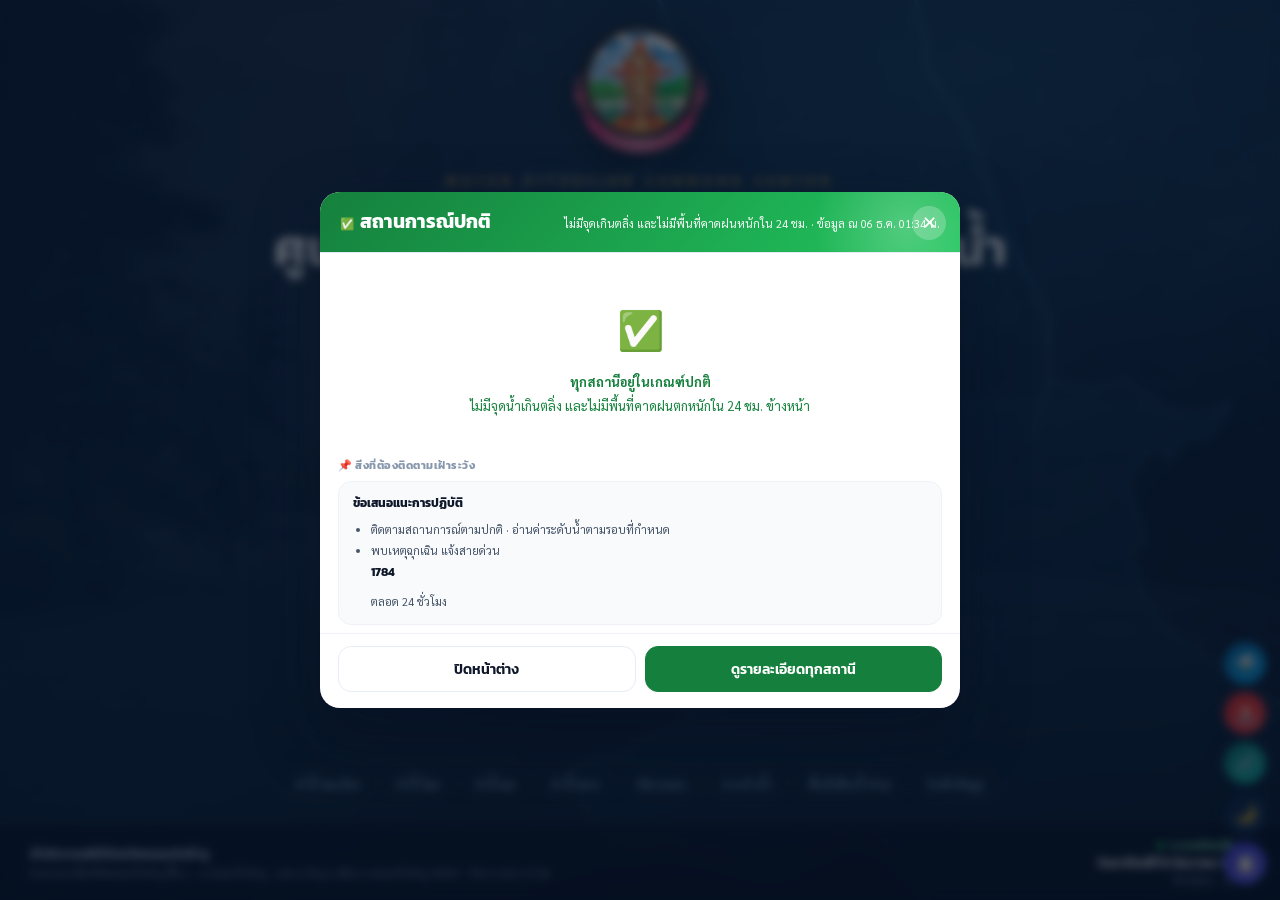
==== commit ec055116: "Add files via upload" ====
--- a/index.html
+++ b/index.html
@@ -454,4 +454,87 @@
   window.addEventListener('online',upd); window.addEventListener('offline',upd); upd();
 })();
 </script>
+
+<style id="cineCss">
+  .inner>*{opacity:0;transform:translateY(14px);animation:cineUp .7s cubic-bezier(.2,.8,.25,1) forwards}
+  .inner>.seal{animation-delay:.05s}.inner>.kick{animation-delay:.14s}.inner>.rule{animation-delay:.2s}
+  .inner>h1{animation-delay:.26s}.inner>.sub{animation-delay:.34s}.inner>.lvpill{animation-delay:.4s}
+  .inner>.stats{animation-delay:.46s}.inner>.acts{animation-delay:.56s}.inner>.quick{animation-delay:.66s}
+  @keyframes cineUp{to{opacity:1;transform:none}}
+  .lvpill{display:inline-flex;align-items:center;gap:9px;margin:4px auto 2px;padding:8px 18px;border-radius:99px;
+    font-family:'Kanit',sans-serif;font-weight:700;font-size:14px;color:#fff;box-shadow:0 6px 20px rgba(0,0,0,.25);backdrop-filter:blur(3px)}
+  .lvpill .d{width:10px;height:10px;border-radius:50%;background:#fff;animation:lvb 1.3s ease-in-out infinite}
+  @keyframes lvb{50%{opacity:.35;transform:scale(.7)}}
+  .lvpill small{font-weight:500;font-size:11px;opacity:.9}
+  .q{position:relative}
+  .q .qd{display:inline-block;width:8px;height:8px;border-radius:50%;margin-right:6px;vertical-align:middle;box-shadow:0 0 0 2px rgba(255,255,255,.25)}
+  @keyframes provBob{50%{transform:translateY(-7px)}}
+</style>
+<script>
+(function(){
+  var GAS="https://script.google.com/macros/s/AKfycbyNbwf9250krK8ObZwR83RYgg139pf72T7QMh1paVb2BI3OD5n1U4nIPEDCdIZGkU7F/exec";
+  /* 1) KPI นับขึ้น */
+  document.querySelectorAll('.stats .st .n').forEach(function(el){
+    var html=el.innerHTML, m=html.match(/^(\d+)/); if(!m)return;
+    var target=+m[1], rest=html.slice(m[1].length), t0=null;
+    el.innerHTML='0'+rest;
+    requestAnimationFrame(function step(t){t0=t0||t;var p=Math.min((t-t0)/1100,1),e=1-Math.pow(1-p,3);
+      el.innerHTML=Math.round(target*e)+rest; if(p<1)requestAnimationFrame(step);});
+  });
+  /* 2) จังหวัดค่อย ๆ เติมน้ำ (clip น้ำเข้ารูปจังหวัด) */
+  var svg=document.querySelector('.mapwm'), fp=svg&&svg.querySelector('.fillp'), waterRect=null;
+  function setupWater(){
+    if(!svg||!fp) return;
+    var ns='http://www.w3.org/2000/svg';
+    var defs=document.createElementNS(ns,'defs');
+    var cp=document.createElementNS(ns,'clipPath'); cp.setAttribute('id','provClip');
+    var pc=fp.cloneNode(true); pc.removeAttribute('class'); cp.appendChild(pc); defs.appendChild(cp);
+    var lg=document.createElementNS(ns,'linearGradient'); lg.setAttribute('id','provWater');
+    lg.setAttribute('x1','0');lg.setAttribute('y1','0');lg.setAttribute('x2','0');lg.setAttribute('y2','1');
+    lg.innerHTML='<stop offset="0" stop-color="#38bdf8" stop-opacity=".7"/><stop offset="1" stop-color="#0369a1" stop-opacity=".82"/>';
+    defs.appendChild(lg);
+    svg.insertBefore(defs, svg.firstChild);
+    var g=document.createElementNS(ns,'g'); g.setAttribute('clip-path','url(#provClip)'); g.setAttribute('opacity','.5');
+    waterRect=document.createElementNS(ns,'rect'); waterRect.setAttribute('x','-40'); waterRect.setAttribute('width','1080');
+    waterRect.setAttribute('height','1400'); waterRect.setAttribute('fill','url(#provWater)'); waterRect.setAttribute('y','1306');
+    waterRect.style.animation='provBob 4.5s ease-in-out infinite';
+    g.appendChild(waterRect); svg.appendChild(g);
+  }
+  function riseTo(frac){
+    if(!waterRect)return; var H=1306, targetY=H-Math.max(.1,Math.min(1,frac))*H, t0=null, startY=+waterRect.getAttribute('y');
+    requestAnimationFrame(function s(t){t0=t0||t;var p=Math.min((t-t0)/1700,1),e=1-Math.pow(1-p,3);
+      waterRect.setAttribute('y', startY+(targetY-startY)*e); if(p<1)requestAnimationFrame(s);});
+  }
+  setupWater(); riseTo(0.55);  /* ค่าเริ่มต้น จะปรับตามข้อมูลจริงเมื่อโหลดเสร็จ */
+
+  /* 3) ป้ายสถานการณ์วันนี้ (สด) + สีน้ำ + จุดสถานะ quick links */
+  var COL={crit:'#dc2626',warn:'#f59e0b',normal:'#16a34a'};
+  function num(o,ks){for(var i=0;i<ks.length;i++){var v=o&&o[ks[i]];if(v!=null&&!isNaN(+v))return +v;}return null;}
+  fetch(GAS+'?action=summary&_t='+Date.now(),{cache:'no-store'}).then(function(r){return r.json();}).then(function(d){
+    d=(d&&d.v)?d.v:d; var k=d&&d.kpi?d.kpi:d;
+    var crit=num(k,['crit','overflow','over'])||0, warn=num(k,['warn','warnHigh','watch'])||0;
+    var resAvg=num(k,['resAvg','reservoirAvg','resPct']);
+    var st = crit>0?'crit':warn>0?'warn':'normal';
+    var label = crit>0?('เฝ้าระวังสูง — เกินตลิ่ง '+crit+' จุด'):warn>0?('เฝ้าระวัง '+warn+' จุด'):'สถานการณ์ปกติ';
+    /* ป้าย verdict แทรกหลัง .sub */
+    var sub=document.querySelector('.inner .sub');
+    if(sub){ var pill=document.createElement('div'); pill.className='lvpill';
+      pill.style.background='linear-gradient(135deg,'+COL[st]+','+COL[st]+'cc)';
+      pill.innerHTML='<span class="d"></span>สถานการณ์วันนี้ · '+(st==='crit'?'🔴':st==='warn'?'🟡':'🟢')+' '+label+(d&&d.updated?'<small> · '+d.updated+'</small>':'');
+      sub.parentNode.insertBefore(pill, sub.nextSibling);
+    }
+    /* สีน้ำจังหวัดตามสถานะ + ระดับตาม resAvg ถ้ามี */
+    var gradStops=document.querySelectorAll('#provWater stop');
+    if(gradStops.length){ var c=COL[st];
+      gradStops[0].setAttribute('stop-color', st==='normal'?'#38bdf8':c); gradStops[0].setAttribute('stop-opacity','.55');
+      gradStops[1].setAttribute('stop-color', st==='normal'?'#0369a1':c); gradStops[1].setAttribute('stop-opacity','.8'); }
+    if(resAvg!=null) riseTo(Math.max(.25,Math.min(.95,resAvg/100)));
+    /* จุดสถานะบน quick links ของลำน้ำ/อ่าง */
+    [['paneang.html',st],['mong.html',st],['mo.html',st],['phuay.html',st],['reservoir.html', resAvg!=null&&resAvg>=85?'warn':'normal']].forEach(function(p){
+      var a=document.querySelector('.quick a[href="'+p[0]+'"]'); if(a&&!a.querySelector('.qd')){
+        var dot=document.createElement('span'); dot.className='qd'; dot.style.background=COL[p[1]]; a.insertBefore(dot,a.firstChild);} });
+  }).catch(function(){ /* ออฟไลน์: คงหน้าปกนิ่ง ๆ ไม่มีป้ายสด */ });
+})();
+</script>
+
 </body></html>
